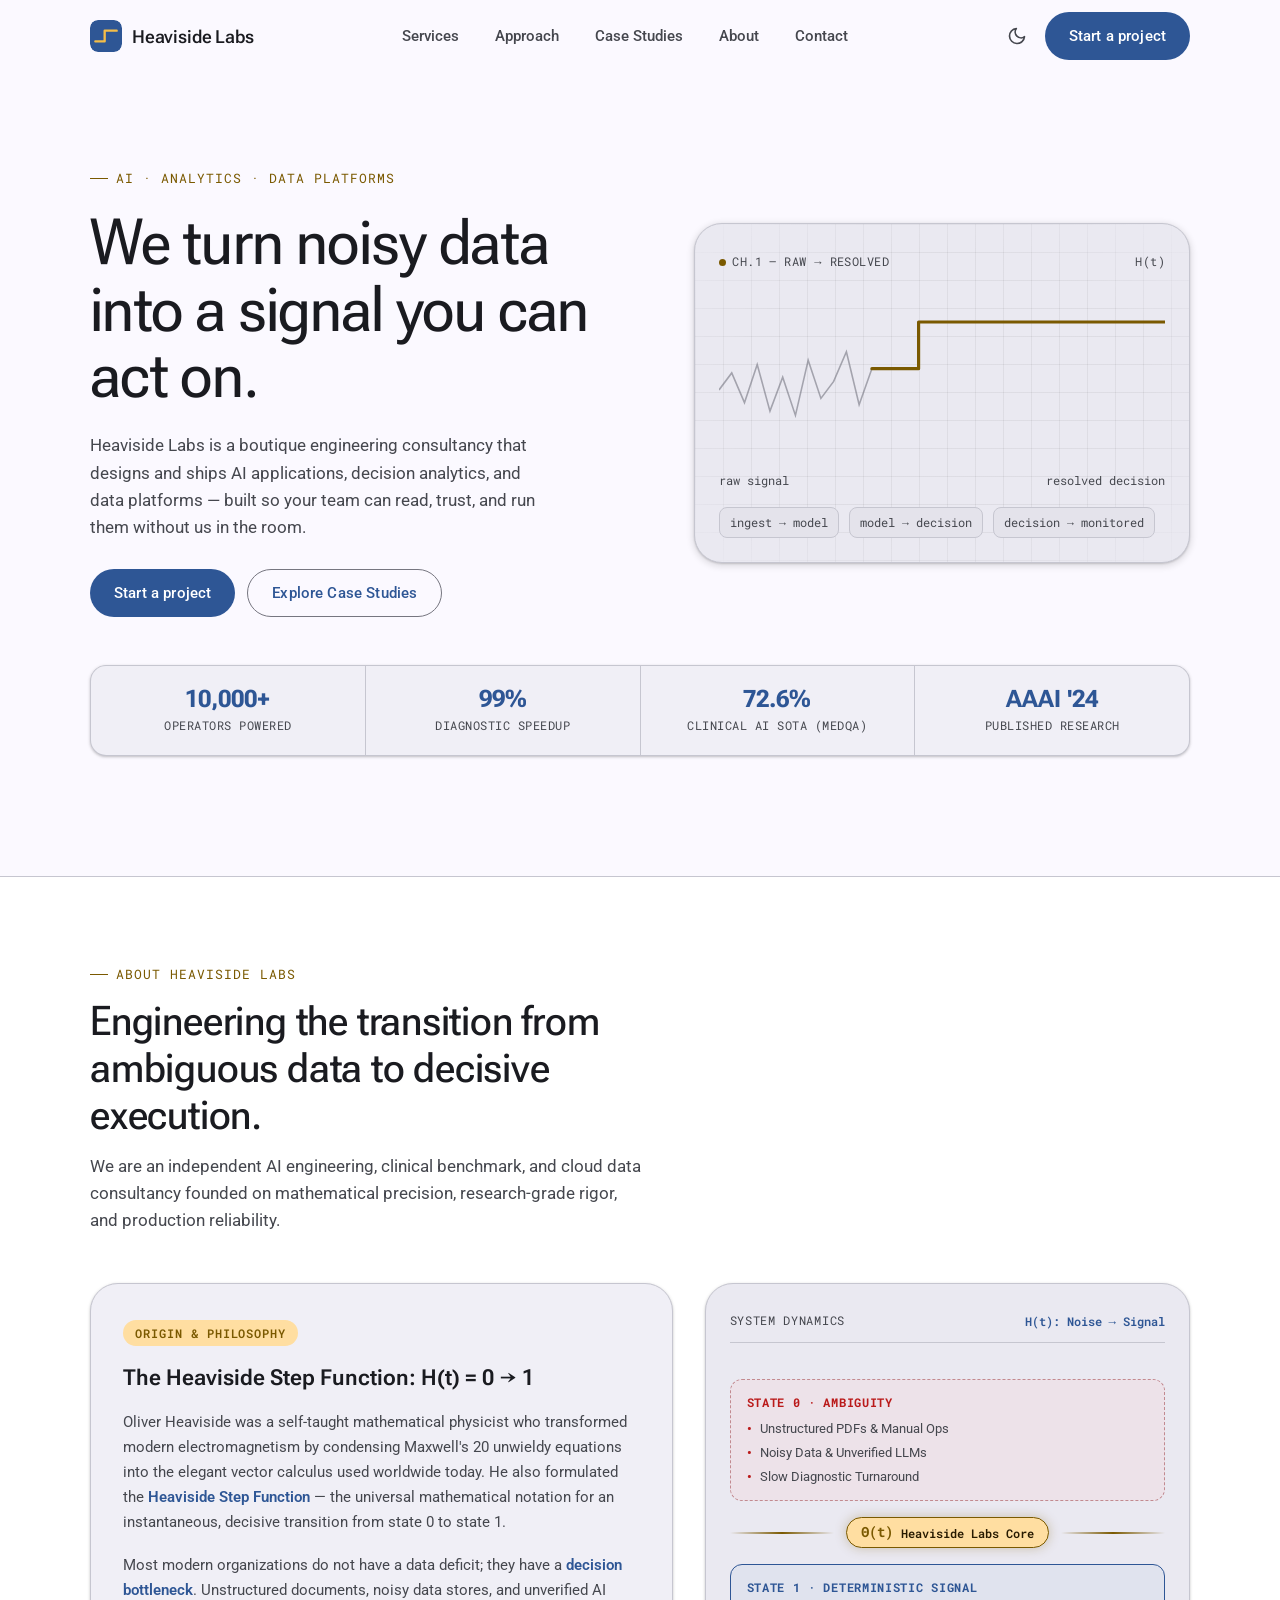
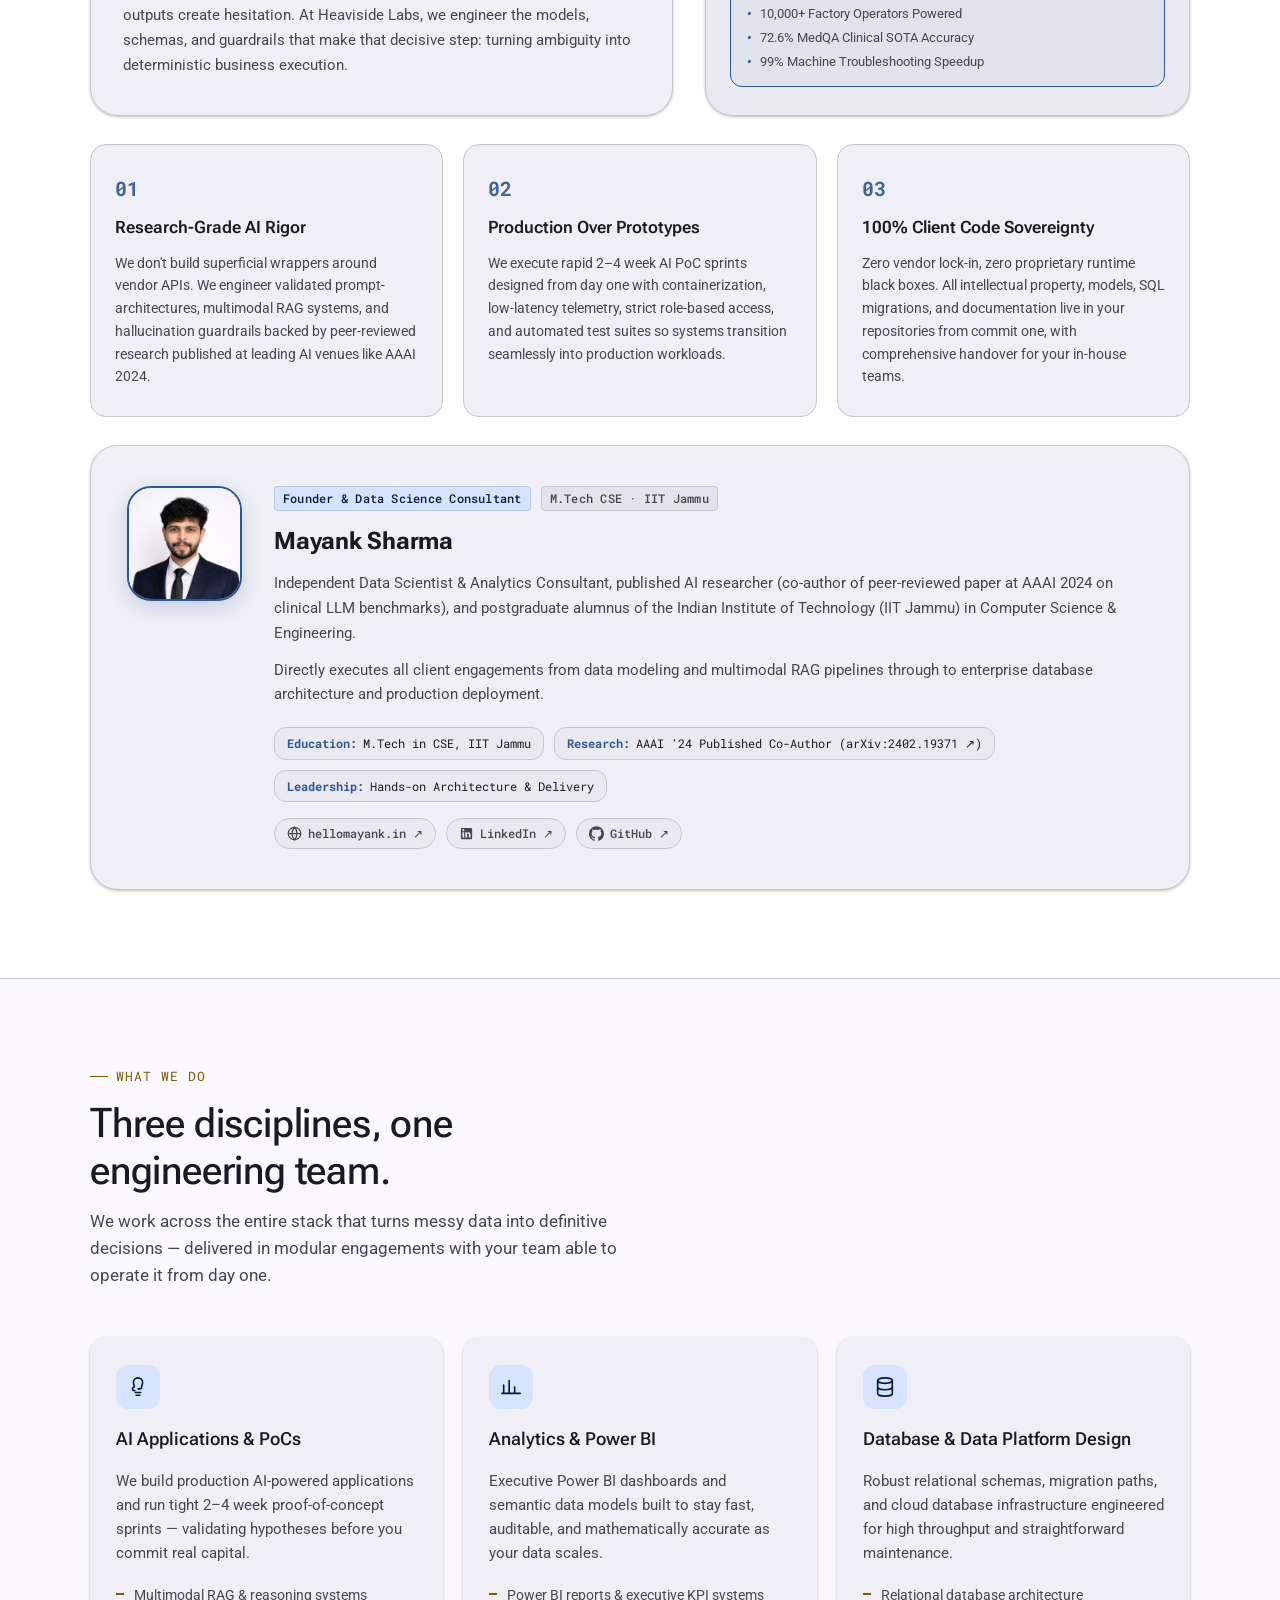
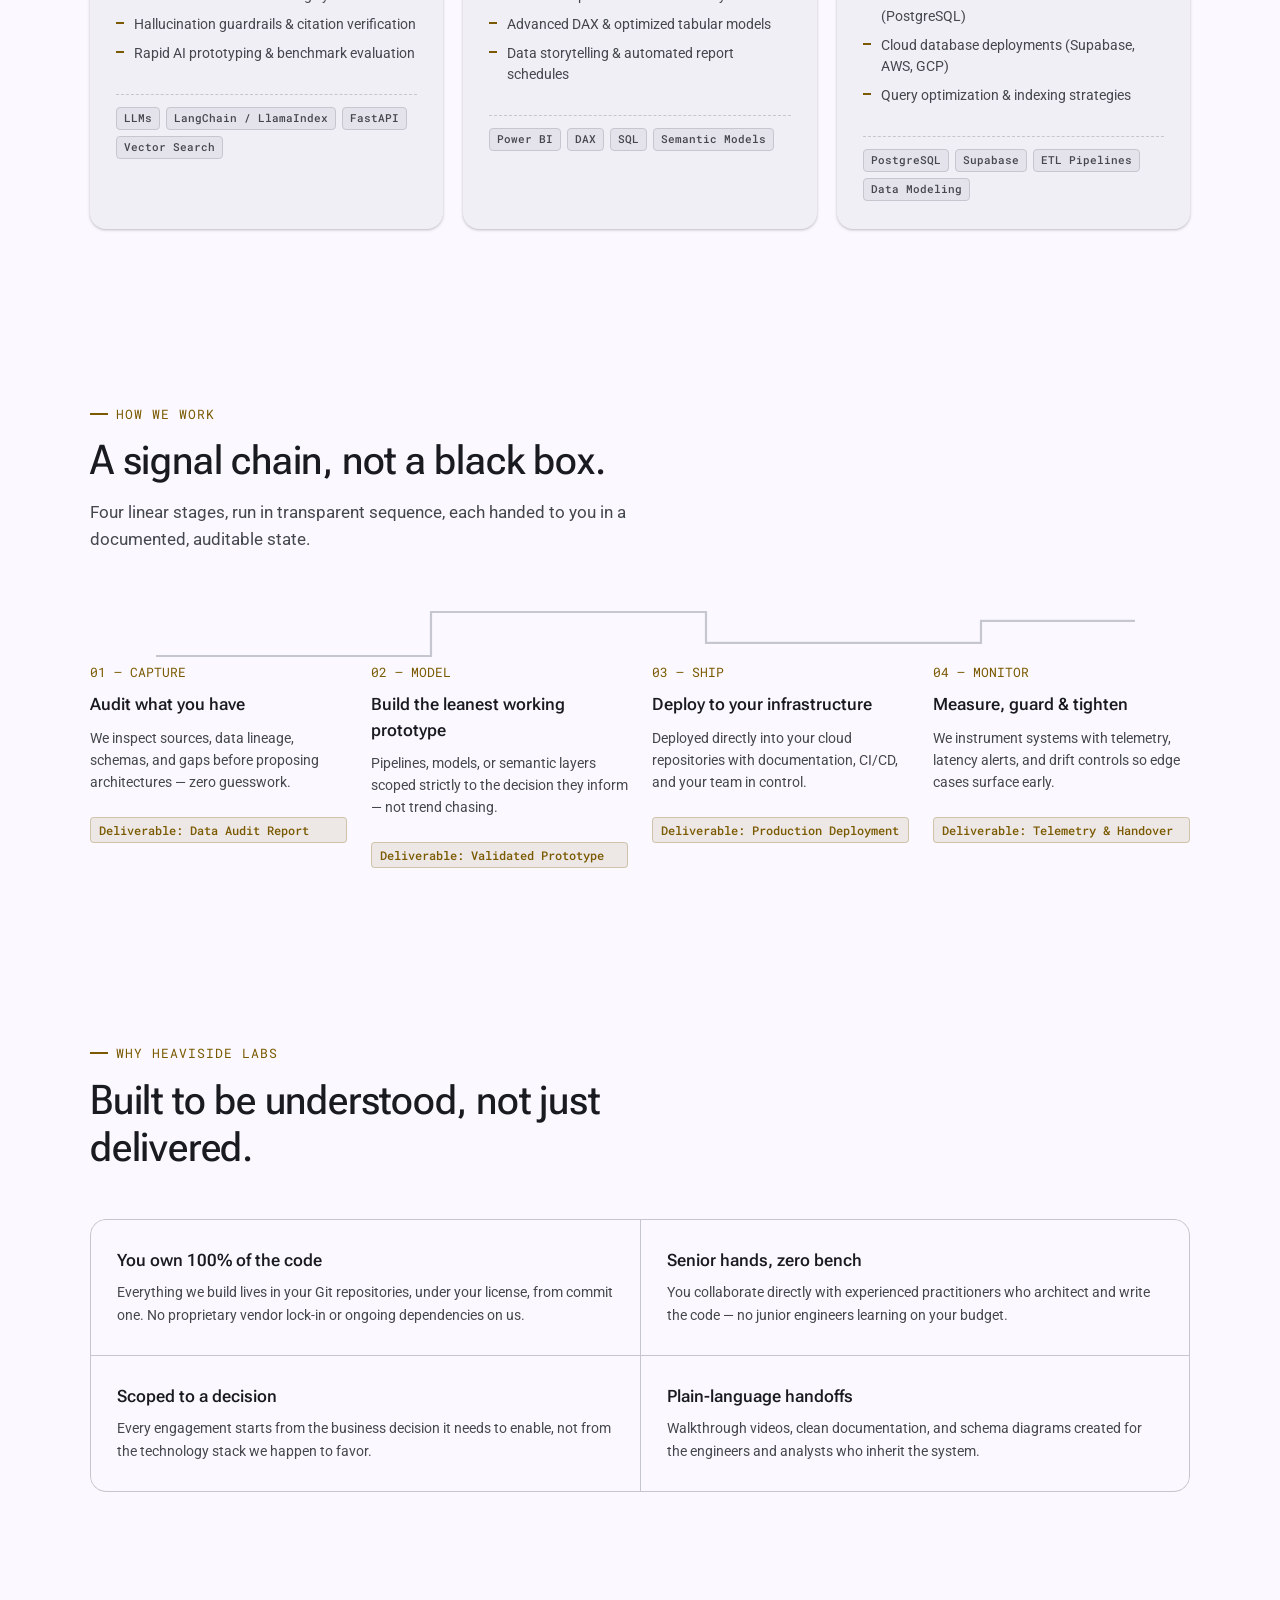
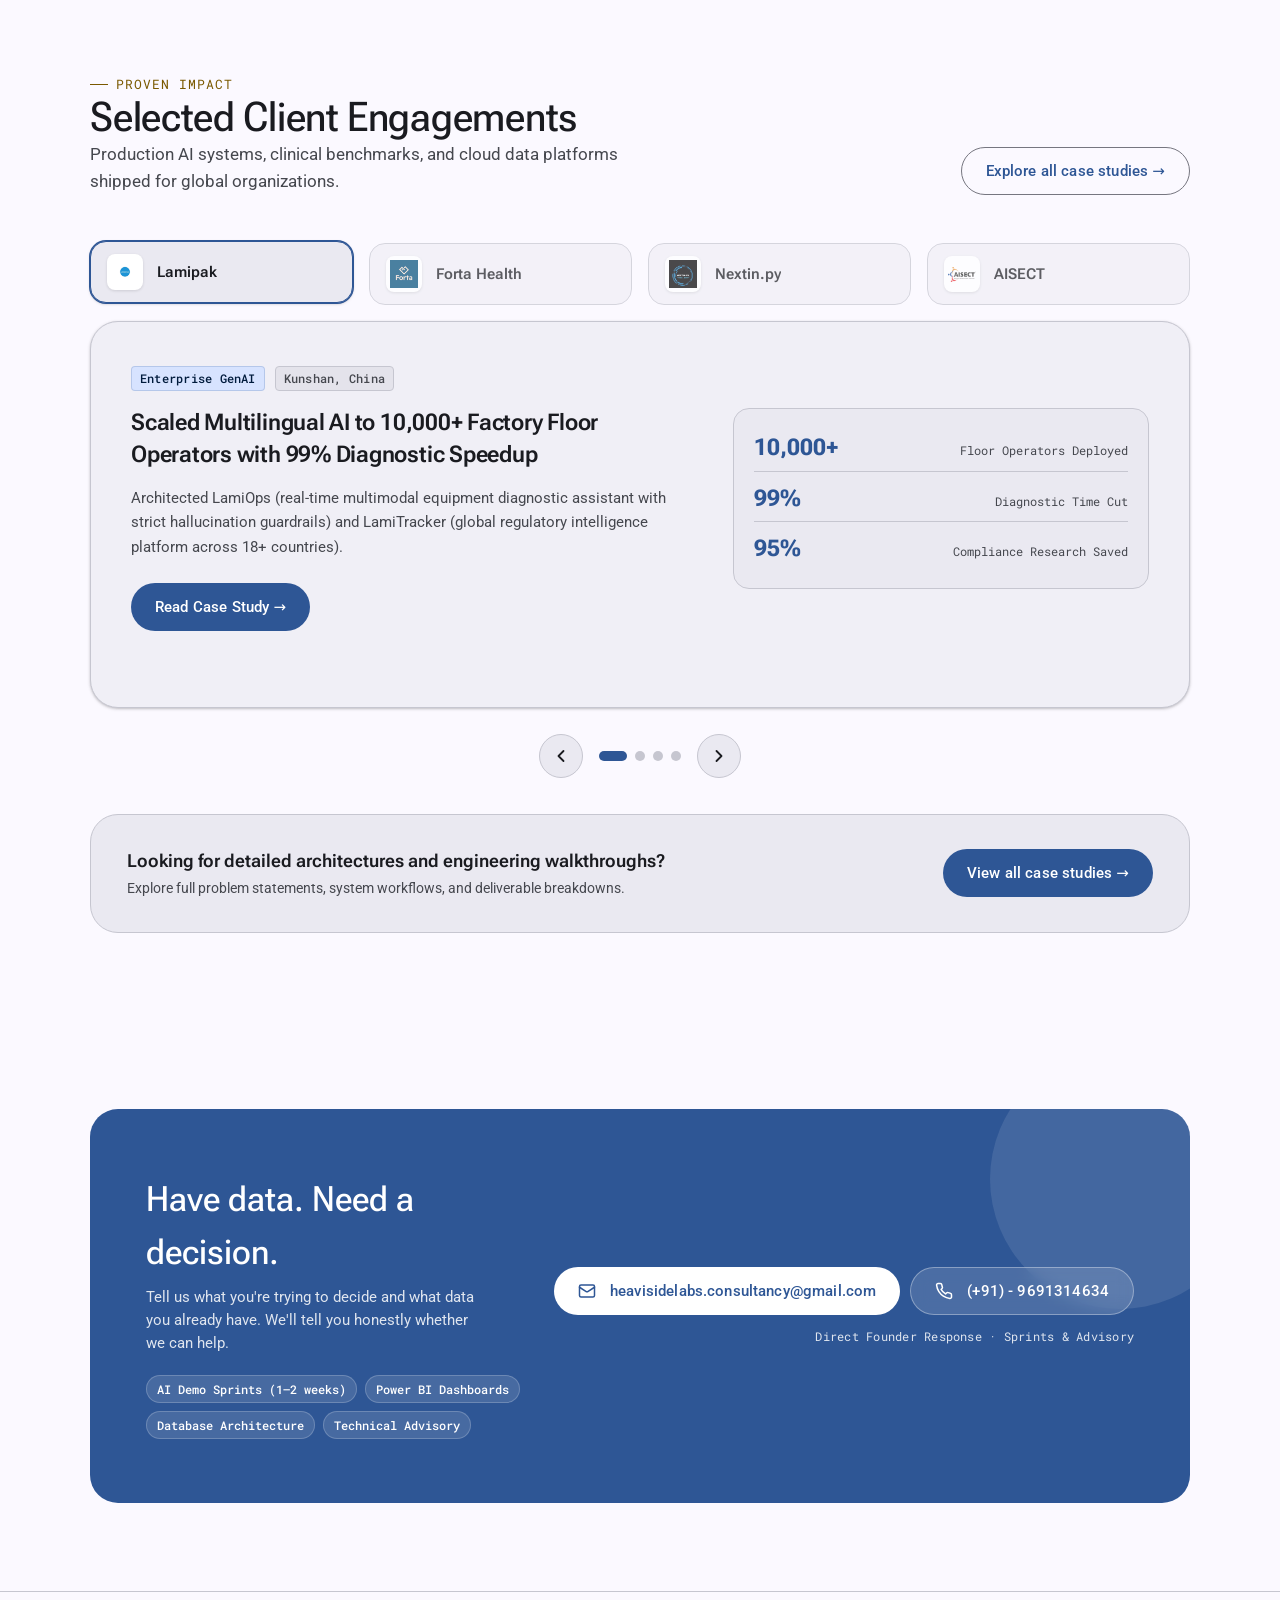
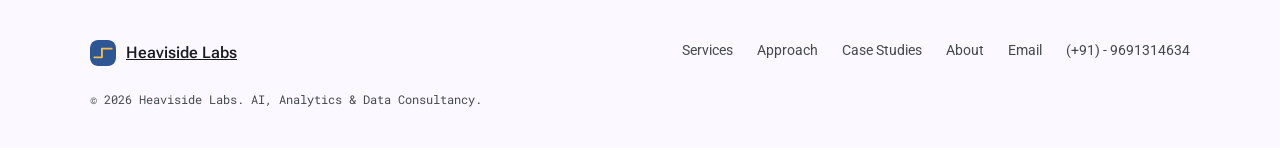
==== index.html @ b53cad92 "added client case-studies" ====
<!doctype html>
<html lang="en">
  <head>
    <meta charset="UTF-8" />
    <meta name="viewport" content="width=device-width, initial-scale=1" />
    <title>Heaviside Labs — AI, Analytics &amp; Data Consultancy</title>
    <meta
      name="description"
      content="Heaviside Labs builds production AI applications, decision analytics, and resilient data platforms — turning raw, noisy data into decisive signal your team can understand, own, and run."
    />
    <link rel="icon" href="assets/favicon.svg" type="image/svg+xml" />
    <link rel="preconnect" href="https://fonts.googleapis.com" />
    <link rel="preconnect" href="https://fonts.gstatic.com" crossorigin />
    <link
      href="https://fonts.googleapis.com/css2?family=Roboto+Flex:opsz,wght@8..144,400..600&family=Roboto:wght@400;500;700&family=Roboto+Mono:wght@400;500&display=swap"
      rel="stylesheet"
    />
    <link rel="stylesheet" href="style.css" />
  </head>
  <body>
    <a class="skip-link" href="#main">Skip to content</a>

    <header class="topbar" id="topbar">
      <div class="wrap topbar-inner">
        <a class="brand" href="#top">
          <img
            class="brand-mark"
            src="assets/mark.svg"
            alt=""
            width="32"
            height="32"
          />
          <span class="brand-name">Heaviside Labs</span>
        </a>
        <nav class="nav-links" aria-label="Primary">
          <a class="nav-link" href="#services">Services</a>
          <a class="nav-link" href="#approach">Approach</a>
          <a class="nav-link" href="case-studies.html">Case Studies</a>
          <a class="nav-link" href="#about">About</a>
          <a class="nav-link" href="#contact">Contact</a>
        </nav>
        <div class="topbar-actions">
          <button
            class="icon-btn"
            id="theme-toggle"
            type="button"
            aria-label="Toggle dark mode"
            aria-pressed="false"
          >
            <svg
              id="theme-icon-dark"
              viewBox="0 0 24 24"
              fill="none"
              stroke="currentColor"
              stroke-width="2"
              stroke-linecap="round"
              stroke-linejoin="round"
            >
              <path d="M21 12.79A9 9 0 1 1 11.21 3 7 7 0 0 0 21 12.79Z" />
            </svg>
            <svg
              id="theme-icon-light"
              viewBox="0 0 24 24"
              fill="none"
              stroke="currentColor"
              stroke-width="2"
              stroke-linecap="round"
              stroke-linejoin="round"
              style="display: none"
            >
              <circle cx="12" cy="12" r="4" />
              <path
                d="M12 2v2M12 20v2M4.93 4.93l1.41 1.41M17.66 17.66l1.41 1.41M2 12h2M20 12h2M6.34 17.66 4.93 19.07M19.07 4.93l-1.41 1.41"
              />
            </svg>
          </button>
          <a class="btn btn-filled cta-desktop-only" href="#contact"
            ><span class="state-layer"></span>Start a project</a
          >
          <button
            class="icon-btn menu-toggle"
            id="menu-toggle"
            type="button"
            aria-label="Open menu"
            aria-expanded="false"
            aria-controls="mobile-menu"
          >
            <svg
              viewBox="0 0 24 24"
              fill="none"
              stroke="currentColor"
              stroke-width="2"
              stroke-linecap="round"
              stroke-linejoin="round"
            >
              <path d="M4 7h16M4 12h16M4 17h16" />
            </svg>
          </button>
        </div>
      </div>
      <nav class="mobile-menu" id="mobile-menu" aria-label="Primary">
        <a class="mobile-menu-link" href="#services">Services</a>
        <a class="mobile-menu-link" href="#approach">Approach</a>
        <a class="mobile-menu-link" href="case-studies.html">Case Studies</a>
        <a class="mobile-menu-link" href="#about">About</a>
        <a class="mobile-menu-link" href="#contact">Contact</a>
        <a class="btn btn-filled" href="#contact"
          ><span class="state-layer"></span>Start a project</a
        >
      </nav>
    </header>

    <main id="main">
      <!-- ============ HERO ============ -->
      <section class="hero" id="top">
        <div class="wrap hero-grid">
          <div class="hero-copy">
            <span class="eyebrow">AI · Analytics · Data Platforms</span>
            <h1 class="display-l">
              We turn noisy data into a signal you can act on.
            </h1>
            <p class="body-l">
              Heaviside Labs is a boutique engineering consultancy that designs
              and ships AI applications, decision analytics, and data platforms
              — built so your team can read, trust, and run them without us in
              the room.
            </p>
            <div class="hero-actions">
              <a class="btn btn-filled" href="#contact"
                ><span class="state-layer"></span>Start a project</a
              >
              <a class="btn btn-outlined" href="case-studies.html"
                ><span class="state-layer"></span>Explore Case Studies</a
              >
            </div>
          </div>

          <figure class="scope reveal">
            <div class="scope-grid" aria-hidden="true"></div>
            <div class="scope-head">
              <span class="scope-label"
                ><span class="scope-dot" aria-hidden="true"></span>CH.1 — RAW →
                RESOLVED</span
              >
              <span class="scope-label">H(t)</span>
            </div>
            <svg
              class="scope-svg"
              viewBox="0 0 420 160"
              preserveAspectRatio="none"
              role="img"
              aria-label="A noisy, irregular signal on the left resolves into a clean step function on the right."
            >
              <polyline
                class="scope-noise"
                points="0,96 12,80 24,108 36,72 48,116 60,84 72,120 84,68 96,104 108,88 120,60 132,110 144,76"
              />
              <path class="scope-step" d="M144,76 L188,76 L188,32 L420,32" />
            </svg>
            <div class="scope-caption">
              <span>raw signal</span>
              <span>resolved decision</span>
            </div>
            <figcaption class="scope-readouts">
              <span class="readout">ingest → model</span>
              <span class="readout">model → decision</span>
              <span class="readout">decision → monitored</span>
            </figcaption>
          </figure>
        </div>

        <!-- Hero Impact / Trust Metrics Bar -->
        <div class="wrap">
          <div class="hero-trust-bar reveal">
            <div class="hero-trust-item">
              <span class="hero-trust-num">10,000+</span>
              <span class="hero-trust-label">Operators Powered</span>
            </div>
            <div class="hero-trust-item">
              <span class="hero-trust-num">99%</span>
              <span class="hero-trust-label">Diagnostic Speedup</span>
            </div>
            <div class="hero-trust-item">
              <span class="hero-trust-num">72.6%</span>
              <span class="hero-trust-label">Clinical AI SOTA (MedQA)</span>
            </div>
            <div class="hero-trust-item">
              <span class="hero-trust-num">AAAI '24</span>
              <span class="hero-trust-label">Published Research</span>
            </div>
          </div>
        </div>
      </section>

      <!-- ============ ABOUT US ============ -->
      <section class="section about-section" id="about">
        <div class="wrap">
          <div class="section-head reveal">
            <span class="eyebrow">About Heaviside Labs</span>
            <h2 class="headline-l">
              Engineering the transition from ambiguous data to decisive
              execution.
            </h2>
            <p class="body-l">
              We are an independent AI engineering, clinical benchmark, and
              cloud data consultancy founded on mathematical precision,
              research-grade rigor, and production reliability.
            </p>
          </div>

          <!-- About Origin & Step Function Diagram -->
          <div class="about-hero-grid reveal">
            <div class="about-story-card">
              <div class="about-story-badge">
                <span>ORIGIN &amp; PHILOSOPHY</span>
              </div>
              <h3 class="about-story-title">
                The Heaviside Step Function: H(t) = 0 &rarr; 1
              </h3>
              <p class="about-story-p">
                Oliver Heaviside was a self-taught mathematical physicist who
                transformed modern electromagnetism by condensing Maxwell's 20
                unwieldy equations into the elegant vector calculus used
                worldwide today. He also formulated the
                <strong>Heaviside Step Function</strong> &mdash; the universal
                mathematical notation for an instantaneous, decisive transition
                from state 0 to state 1.
              </p>
              <p class="about-story-p">
                Most modern organizations do not have a data deficit; they have
                a <strong>decision bottleneck</strong>. Unstructured documents,
                noisy data stores, and unverified AI outputs create hesitation.
                At Heaviside Labs, we engineer the models, schemas, and
                guardrails that make that decisive step: turning ambiguity into
                deterministic business execution.
              </p>
            </div>

            <div class="about-diagram-card">
              <div class="step-diagram-header">
                <span class="step-diagram-tag">SYSTEM DYNAMICS</span>
                <span class="step-formula">H(t): Noise &rarr; Signal</span>
              </div>

              <div class="step-flow">
                <!-- State 0 -->
                <div class="step-state step-state-before">
                  <div class="step-state-badge">STATE 0 &middot; AMBIGUITY</div>
                  <ul class="step-state-list">
                    <li>Unstructured PDFs &amp; Manual Ops</li>
                    <li>Noisy Data &amp; Unverified LLMs</li>
                    <li>Slow Diagnostic Turnaround</li>
                  </ul>
                </div>

                <!-- The Transition Step -->
                <div class="step-transition">
                  <div class="step-pulse-line"></div>
                  <div class="step-node">
                    <span class="step-node-icon">&Theta;(t)</span>
                    <span class="step-node-label">Heaviside Labs Core</span>
                  </div>
                  <div class="step-pulse-line"></div>
                </div>

                <!-- State 1 -->
                <div class="step-state step-state-after">
                  <div class="step-state-badge">
                    STATE 1 &middot; DETERMINISTIC SIGNAL
                  </div>
                  <ul class="step-state-list">
                    <li>10,000+ Factory Operators Powered</li>
                    <li>72.6% MedQA Clinical SOTA Accuracy</li>
                    <li>99% Machine Troubleshooting Speedup</li>
                  </ul>
                </div>
              </div>
            </div>
          </div>

          <!-- 3 Pillars of Engineering -->
          <div class="about-pillars-grid reveal">
            <div class="pillar-card">
              <div class="pillar-num">01</div>
              <h4>Research-Grade AI Rigor</h4>
              <p>
                We don't build superficial wrappers around vendor APIs. We
                engineer validated prompt-architectures, multimodal RAG systems,
                and hallucination guardrails backed by peer-reviewed research
                published at leading AI venues like AAAI 2024.
              </p>
            </div>

            <div class="pillar-card">
              <div class="pillar-num">02</div>
              <h4>Production Over Prototypes</h4>
              <p>
                We execute rapid 2–4 week AI PoC sprints designed from day one
                with containerization, low-latency telemetry, strict role-based
                access, and automated test suites so systems transition
                seamlessly into production workloads.
              </p>
            </div>

            <div class="pillar-card">
              <div class="pillar-num">03</div>
              <h4>100% Client Code Sovereignty</h4>
              <p>
                Zero vendor lock-in, zero proprietary runtime black boxes. All
                intellectual property, models, SQL migrations, and documentation
                live in your repositories from commit one, with comprehensive
                handover for your in-house teams.
              </p>
            </div>
          </div>

          <!-- Founder & Principal Consultant Spotlight -->
          <div class="founder-card reveal">
            <div class="founder-avatar-wrap">
              <img
                src="assets/profile.png"
                alt="Mayank Sharma - Founder &amp; Principal AI Consultant"
                class="founder-photo"
                loading="lazy"
              />
            </div>
            <div class="founder-info">
              <div class="founder-badge-row">
                <span class="client-tag"
                  >Founder &amp; Data Science Consultant</span
                >
                <span class="client-loc">M.Tech CSE · IIT Jammu</span>
              </div>
              <h3 class="founder-name">Mayank Sharma</h3>
              <p class="founder-bio">
                Independent Data Scientist & Analytics Consultant, published AI
                researcher (co-author of peer-reviewed paper at AAAI 2024 on
                clinical LLM benchmarks), and postgraduate alumnus of the Indian
                Institute of Technology (IIT Jammu) in Computer Science &amp;
                Engineering.
              </p>
              <p class="founder-bio">
                Directly executes all client engagements from data modeling and
                multimodal RAG pipelines through to enterprise database
                architecture and production deployment.
              </p>
              <div class="founder-credentials-row">
                <div class="founder-cred-chip">
                  <span class="cred-label">Education:</span> M.Tech in CSE, IIT
                  Jammu
                </div>
                <a
                  class="founder-cred-chip"
                  href="https://arxiv.org/abs/2402.19371"
                  target="_blank"
                  rel="noopener noreferrer"
                  style="text-decoration: none"
                  title="Read research paper on arXiv (arXiv:2402.19371)"
                >
                  <span class="cred-label">Research:</span> AAAI '24 Published
                  Co-Author (arXiv:2402.19371 &nearr;)
                </a>
                <div class="founder-cred-chip">
                  <span class="cred-label">Leadership:</span> Hands-on
                  Architecture &amp; Delivery
                </div>
              </div>

              <div class="founder-social-links">
                <a
                  class="founder-link-btn"
                  href="https://www.hellomayank.in/"
                  target="_blank"
                  rel="noopener noreferrer"
                  title="Personal Portfolio Website"
                >
                  <svg
                    viewBox="0 0 24 24"
                    width="15"
                    height="15"
                    fill="none"
                    stroke="currentColor"
                    stroke-width="2"
                    stroke-linecap="round"
                    stroke-linejoin="round"
                  >
                    <circle cx="12" cy="12" r="10" />
                    <path d="M12 2a14.5 14.5 0 0 0 0 20 14.5 14.5 0 0 0 0-20" />
                    <path d="M2 12h20" />
                  </svg>
                  <span>hellomayank.in &nearr;</span>
                </a>
                <a
                  class="founder-link-btn"
                  href="https://www.linkedin.com/in/mayank-sharma-924615405/"
                  target="_blank"
                  rel="noopener noreferrer"
                  title="LinkedIn Profile"
                >
                  <svg
                    viewBox="0 0 24 24"
                    width="15"
                    height="15"
                    fill="currentColor"
                  >
                    <path
                      d="M19 3a2 2 0 0 1 2 2v14a2 2 0 0 1-2 2H5a2 2 0 0 1-2-2V5a2 2 0 0 1 2-2h14m-.5 15.5v-5.3a3.26 3.26 0 0 0-3.26-3.26c-.85 0-1.84.52-2.28 1.3v-1.11h-2.79v8.37h2.79v-4.93c0-.77.62-1.4 1.39-1.4a1.4 1.4 0 0 1 1.4 1.4v4.93h2.75M6.88 8.56a1.68 1.68 0 0 0 1.68-1.68c0-.93-.75-1.69-1.68-1.69a1.69 1.69 0 0 0-1.69 1.69c0 .93.76 1.68 1.69 1.68m1.39 9.94v-8.37H5.5v8.37h2.77z"
                    />
                  </svg>
                  <span>LinkedIn &nearr;</span>
                </a>
                <a
                  class="founder-link-btn"
                  href="https://github.com/mayank1101"
                  target="_blank"
                  rel="noopener noreferrer"
                  title="GitHub Profile"
                >
                  <svg
                    viewBox="0 0 24 24"
                    width="15"
                    height="15"
                    fill="currentColor"
                  >
                    <path
                      d="M12 .297c-6.63 0-12 5.373-12 12 0 5.303 3.438 9.8 8.205 11.385.6.113.82-.258.82-.577 0-.285-.01-1.04-.015-2.04-3.338.724-4.042-1.61-4.042-1.61-.546-1.385-1.333-1.754-1.333-1.754-1.089-.744.083-.729.083-.729 1.205.084 1.839 1.237 1.839 1.237 1.07 1.834 2.807 1.304 3.492.997.107-.775.418-1.305.762-1.605-2.665-.3-5.466-1.332-5.466-5.93 0-1.31.469-2.381 1.236-3.221-.124-.303-.535-1.524.117-3.176 0 0 1.008-.322 3.301 1.23.957-.266 1.983-.399 3.003-.404 1.02.005 2.047.138 3.006.404 2.291-1.552 3.297-1.23 3.297-1.23.653 1.653.242 2.874.118 3.176.77.84 1.235 1.911 1.235 3.221 0 4.609-2.807 5.625-5.479 5.921.43.372.823 1.102.823 2.222 0 1.606-.014 2.898-.014 3.293 0 .322.216.694.825.576C20.565 22.092 24 17.592 24 12.297c0-6.627-5.373-12-12-12"
                    />
                  </svg>
                  <span>GitHub &nearr;</span>
                </a>
              </div>
            </div>
          </div>
        </div>
      </section>

      <!-- ============ SERVICES ============ -->
      <section class="section" id="services">
        <div class="wrap">
          <div class="section-head reveal">
            <span class="eyebrow">What we do</span>
            <h2 class="headline-l">Three disciplines, one engineering team.</h2>
            <p class="body-l">
              We work across the entire stack that turns messy data into
              definitive decisions — delivered in modular engagements with your
              team able to operate it from day one.
            </p>
          </div>

          <div class="card-grid">
            <!-- Service 1 -->
            <article class="card reveal">
              <div class="card-icon">
                <svg
                  viewBox="0 0 24 24"
                  fill="none"
                  stroke="currentColor"
                  stroke-width="1.8"
                  stroke-linecap="round"
                  stroke-linejoin="round"
                >
                  <path
                    d="M12 2a5 5 0 0 0-5 5c0 2 1 3 1 5H8a2 2 0 0 0 0 4h.5"
                  />
                  <path
                    d="M12 2a5 5 0 0 1 5 5c0 2-1 3-1 5h0a2 2 0 0 1-2 2h-2"
                  />
                  <path d="M9 18h6" />
                  <path d="M10 21h4" />
                </svg>
              </div>
              <h3>AI Applications &amp; PoCs</h3>
              <p>
                We build production AI-powered applications and run tight 2–4
                week proof-of-concept sprints — validating hypotheses before you
                commit real capital.
              </p>
              <ul class="card-list">
                <li>Multimodal RAG &amp; reasoning systems</li>
                <li>Hallucination guardrails &amp; citation verification</li>
                <li>Rapid AI prototyping &amp; benchmark evaluation</li>
              </ul>
              <div class="service-tech-tags">
                <span>LLMs</span>
                <span>LangChain / LlamaIndex</span>
                <span>FastAPI</span>
                <span>Vector Search</span>
              </div>
            </article>

            <!-- Service 2 -->
            <article class="card reveal">
              <div class="card-icon">
                <svg
                  viewBox="0 0 24 24"
                  fill="none"
                  stroke="currentColor"
                  stroke-width="1.8"
                  stroke-linecap="round"
                  stroke-linejoin="round"
                >
                  <path d="M4 19V10M10 19V5M16 19v-7M22 19H2" />
                </svg>
              </div>
              <h3>Analytics &amp; Power BI</h3>
              <p>
                Executive Power BI dashboards and semantic data models built to
                stay fast, auditable, and mathematically accurate as your data
                scales.
              </p>
              <ul class="card-list">
                <li>Power BI reports &amp; executive KPI systems</li>
                <li>Advanced DAX &amp; optimized tabular models</li>
                <li>Data storytelling &amp; automated report schedules</li>
              </ul>
              <div class="service-tech-tags">
                <span>Power BI</span>
                <span>DAX</span>
                <span>SQL</span>
                <span>Semantic Models</span>
              </div>
            </article>

            <!-- Service 3 -->
            <article class="card reveal">
              <div class="card-icon">
                <svg
                  viewBox="0 0 24 24"
                  fill="none"
                  stroke="currentColor"
                  stroke-width="1.8"
                  stroke-linecap="round"
                  stroke-linejoin="round"
                >
                  <ellipse cx="12" cy="5" rx="8" ry="3" />
                  <path d="M4 5v14c0 1.66 3.58 3 8 3s8-1.34 8-3V5" />
                  <path d="M4 12c0 1.66 3.58 3 8 3s8-1.34 8-3" />
                </svg>
              </div>
              <h3>Database &amp; Data Platform Design</h3>
              <p>
                Robust relational schemas, migration paths, and cloud database
                infrastructure engineered for high throughput and
                straightforward maintenance.
              </p>
              <ul class="card-list">
                <li>Relational database architecture (PostgreSQL)</li>
                <li>Cloud database deployments (Supabase, AWS, GCP)</li>
                <li>Query optimization &amp; indexing strategies</li>
              </ul>
              <div class="service-tech-tags">
                <span>PostgreSQL</span>
                <span>Supabase</span>
                <span>ETL Pipelines</span>
                <span>Data Modeling</span>
              </div>
            </article>
          </div>
        </div>
      </section>

      <!-- ============ APPROACH ============ -->
      <section class="section chain" id="approach">
        <div class="wrap">
          <div class="section-head reveal">
            <span class="eyebrow">How we work</span>
            <h2 class="headline-l">A signal chain, not a black box.</h2>
            <p class="body-l">
              Four linear stages, run in transparent sequence, each handed to
              you in a documented, auditable state.
            </p>
          </div>

          <svg
            class="chain-svg reveal"
            viewBox="0 0 1000 60"
            preserveAspectRatio="none"
            aria-hidden="true"
          >
            <path
              class="chain-path"
              d="M60,50 L60,50 L310,50 L310,10 L560,10 L560,38 L810,38 L810,18 L950,18"
            />
          </svg>

          <div class="chain-grid">
            <div class="chain-step reveal">
              <span class="chain-num">01 — CAPTURE</span>
              <h4>Audit what you have</h4>
              <p>
                We inspect sources, data lineage, schemas, and gaps before
                proposing architectures — zero guesswork.
              </p>
              <span class="stage-deliverable"
                >Deliverable: Data Audit Report</span
              >
            </div>
            <div class="chain-step reveal">
              <span class="chain-num">02 — MODEL</span>
              <h4>Build the leanest working prototype</h4>
              <p>
                Pipelines, models, or semantic layers scoped strictly to the
                decision they inform — not trend chasing.
              </p>
              <span class="stage-deliverable"
                >Deliverable: Validated Prototype</span
              >
            </div>
            <div class="chain-step reveal">
              <span class="chain-num">03 — SHIP</span>
              <h4>Deploy to your infrastructure</h4>
              <p>
                Deployed directly into your cloud repositories with
                documentation, CI/CD, and your team in control.
              </p>
              <span class="stage-deliverable"
                >Deliverable: Production Deployment</span
              >
            </div>
            <div class="chain-step reveal">
              <span class="chain-num">04 — MONITOR</span>
              <h4>Measure, guard &amp; tighten</h4>
              <p>
                We instrument systems with telemetry, latency alerts, and drift
                controls so edge cases surface early.
              </p>
              <span class="stage-deliverable"
                >Deliverable: Telemetry &amp; Handover</span
              >
            </div>
          </div>
        </div>
      </section>

      <!-- ============ DIFFERENTIATORS ============ -->
      <section class="section" id="why">
        <div class="wrap">
          <div class="section-head reveal">
            <span class="eyebrow">Why Heaviside Labs</span>
            <h2 class="headline-l">
              Built to be understood, not just delivered.
            </h2>
          </div>

          <div class="diff-grid reveal">
            <div class="diff-item">
              <h4>You own 100% of the code</h4>
              <p>
                Everything we build lives in your Git repositories, under your
                license, from commit one. No proprietary vendor lock-in or
                ongoing dependencies on us.
              </p>
            </div>
            <div class="diff-item">
              <h4>Senior hands, zero bench</h4>
              <p>
                You collaborate directly with experienced practitioners who
                architect and write the code — no junior engineers learning on
                your budget.
              </p>
            </div>
            <div class="diff-item">
              <h4>Scoped to a decision</h4>
              <p>
                Every engagement starts from the business decision it needs to
                enable, not from the technology stack we happen to favor.
              </p>
            </div>
            <div class="diff-item">
              <h4>Plain-language handoffs</h4>
              <p>
                Walkthrough videos, clean documentation, and schema diagrams
                created for the engineers and analysts who inherit the system.
              </p>
            </div>
          </div>
        </div>
      </section>

      <!-- ============ WORK IMPACT / CLIENT SHOWCASE ============ -->
      <section class="section" id="clients">
        <div class="wrap">
          <div class="section-head reveal section-head-with-action">
            <div>
              <span class="eyebrow">Proven Impact</span>
              <h2 class="headline-l">Selected Client Engagements</h2>
              <p class="body-l">
                Production AI systems, clinical benchmarks, and cloud data
                platforms shipped for global organizations.
              </p>
            </div>
            <div class="section-head-action">
              <a class="btn btn-outlined" href="case-studies.html"
                ><span class="state-layer"></span>Explore all case studies
                &rarr;</a
              >
            </div>
          </div>

          <!-- Client Showcase Component -->
          <div
            class="client-showcase reveal"
            id="impact-carousel"
            role="region"
            aria-label="Client Engagements Showcase"
          >
            <!-- Prominent Company Logos Tab Bar -->
            <div
              class="client-tabs-bar"
              role="tablist"
              aria-label="Client selector"
            >
              <button
                class="client-tab-btn is-active"
                type="button"
                role="tab"
                data-index="0"
                aria-selected="true"
                aria-controls="slide-0"
              >
                <div class="client-tab-logo">
                  <img src="assets/clients/lamipak-logo.png" alt="Lamipak" />
                </div>
                <span class="client-tab-name">Lamipak</span>
              </button>
              <button
                class="client-tab-btn"
                type="button"
                role="tab"
                data-index="1"
                aria-selected="false"
                aria-controls="slide-1"
              >
                <div class="client-tab-logo">
                  <img
                    src="assets/clients/forta-health-logo.png"
                    alt="Forta Health"
                  />
                </div>
                <span class="client-tab-name">Forta Health</span>
              </button>
              <button
                class="client-tab-btn"
                type="button"
                role="tab"
                data-index="2"
                aria-selected="false"
                aria-controls="slide-2"
              >
                <div class="client-tab-logo">
                  <img src="assets/clients/nextinpy-logo.png" alt="Nextin.py" />
                </div>
                <span class="client-tab-name">Nextin.py</span>
              </button>
              <button
                class="client-tab-btn"
                type="button"
                role="tab"
                data-index="3"
                aria-selected="false"
                aria-controls="slide-3"
              >
                <div class="client-tab-logo">
                  <img src="assets/clients/aisect-logo.png" alt="AISECT" />
                </div>
                <span class="client-tab-name">AISECT</span>
              </button>
            </div>

            <!-- Showcase Viewport & Track -->
            <div class="carousel-viewport">
              <div class="carousel-track">
                <!-- Slide 0: Lamipak -->
                <div
                  class="carousel-slide is-active"
                  id="slide-0"
                  data-index="0"
                  role="tabpanel"
                  aria-label="Lamipak"
                >
                  <div class="showcase-card">
                    <div class="showcase-content">
                      <div class="showcase-badge-row">
                        <span class="client-tag">Enterprise GenAI</span>
                        <span class="client-loc">Kunshan, China</span>
                      </div>
                      <h3 class="showcase-title">
                        Scaled Multilingual AI to 10,000+ Factory Floor
                        Operators with 99% Diagnostic Speedup
                      </h3>
                      <p class="showcase-desc">
                        Architected LamiOps (real-time multimodal equipment
                        diagnostic assistant with strict hallucination
                        guardrails) and LamiTracker (global regulatory
                        intelligence platform across 18+ countries).
                      </p>
                      <div class="showcase-footer">
                        <a
                          class="btn btn-filled"
                          href="case-studies.html#lamipak"
                        >
                          <span class="state-layer"></span>Read Case Study
                          &rarr;
                        </a>
                      </div>
                    </div>

                    <div class="showcase-stats">
                      <div class="showcase-stat-box">
                        <span class="showcase-stat-num">10,000+</span>
                        <span class="showcase-stat-lbl"
                          >Floor Operators Deployed</span
                        >
                      </div>
                      <div class="showcase-stat-box">
                        <span class="showcase-stat-num">99%</span>
                        <span class="showcase-stat-lbl"
                          >Diagnostic Time Cut</span
                        >
                      </div>
                      <div class="showcase-stat-box">
                        <span class="showcase-stat-num">95%</span>
                        <span class="showcase-stat-lbl"
                          >Compliance Research Saved</span
                        >
                      </div>
                    </div>
                  </div>
                </div>

                <!-- Slide 1: Forta Health -->
                <div
                  class="carousel-slide"
                  id="slide-1"
                  data-index="1"
                  role="tabpanel"
                  aria-label="Forta Health"
                >
                  <div class="showcase-card">
                    <div class="showcase-content">
                      <div class="showcase-badge-row">
                        <span class="client-tag">Clinical AI Research</span>
                        <span class="client-loc">San Francisco, USA</span>
                      </div>
                      <h3 class="showcase-title">
                        Co-Authored SOTA Clinical Foundation Model Benchmark
                        Published at AAAI 2024
                      </h3>
                      <p class="showcase-desc">
                        Co-authored OpenMedLM, establishing that structured
                        prompt-engineering architectures achieve 72.6% accuracy
                        on MedQA while outperforming fine-tuning at lower
                        compute costs.
                      </p>
                      <div class="showcase-footer">
                        <a
                          class="btn btn-filled"
                          href="case-studies.html#forta-health"
                        >
                          <span class="state-layer"></span>Read Case Study
                          &rarr;
                        </a>
                        <a
                          class="btn btn-outlined"
                          href="https://arxiv.org/abs/2402.19371"
                          target="_blank"
                          rel="noopener noreferrer"
                        >
                          <span class="state-layer"></span>arXiv:2402.19371
                          &nearr;
                        </a>
                      </div>
                    </div>

                    <div class="showcase-stats">
                      <div class="showcase-stat-box">
                        <span class="showcase-stat-num">72.6%</span>
                        <span class="showcase-stat-lbl"
                          >MedQA (SOTA Accuracy)</span
                        >
                      </div>
                      <div class="showcase-stat-box">
                        <span class="showcase-stat-num">&gt;80%</span>
                        <span class="showcase-stat-lbl"
                          >MMLU Medical Subset</span
                        >
                      </div>
                      <div class="showcase-stat-box">
                        <span class="showcase-stat-num">AAAI '24</span>
                        <span class="showcase-stat-lbl"
                          >Peer-Reviewed Proceedings</span
                        >
                      </div>
                    </div>
                  </div>
                </div>

                <!-- Slide 2: Nextin.py -->
                <div
                  class="carousel-slide"
                  id="slide-2"
                  data-index="2"
                  role="tabpanel"
                  aria-label="Nextin.py"
                >
                  <div class="showcase-card">
                    <div class="showcase-content">
                      <div class="showcase-badge-row">
                        <span class="client-tag"
                          >Education Tech &amp; EdTech</span
                        >
                        <span class="client-loc">India</span>
                      </div>
                      <h3 class="showcase-title">
                        Built Business Website and designed database schema for
                        educational platform using Supabase, Cutting OpEx by 80%
                      </h3>
                      <p class="showcase-desc">
                        Modernized high-touch manual WhatsApp operations into an
                        automated global learning platform, driving an 80%
                        reduction in operating costs and a 60% lift in student
                        engagement.
                      </p>
                      <div class="showcase-footer">
                        <a
                          class="btn btn-filled"
                          href="case-studies.html#nextinpy"
                        >
                          <span class="state-layer"></span>Read Case Study
                          &rarr;
                        </a>
                      </div>
                    </div>

                    <div class="showcase-stats">
                      <div class="showcase-stat-box">
                        <span class="showcase-stat-num">-80%</span>
                        <span class="showcase-stat-lbl"
                          >Operational Cost Cut</span
                        >
                      </div>
                      <div class="showcase-stat-box">
                        <span class="showcase-stat-num">+60%</span>
                        <span class="showcase-stat-lbl"
                          >Student Engagement Lift</span
                        >
                      </div>
                      <div class="showcase-stat-box">
                        <span class="showcase-stat-num">Postgres</span>
                        <span class="showcase-stat-lbl"
                          >Supabase Cloud Infrastructure</span
                        >
                      </div>
                    </div>
                  </div>
                </div>

                <!-- Slide 3: AISECT -->
                <div
                  class="carousel-slide"
                  id="slide-3"
                  data-index="3"
                  role="tabpanel"
                  aria-label="AISECT"
                >
                  <div class="showcase-card">
                    <div class="showcase-content">
                      <div class="showcase-badge-row">
                        <span class="client-tag">Process Automation</span>
                        <span class="client-loc">India</span>
                      </div>
                      <h3 class="showcase-title">
                        End-to-End Reimbursement Claim Automation with Document
                        AI &amp; Policy OCR
                      </h3>
                      <p class="showcase-desc">
                        Replaced manual multi-tier invoice audits with automated
                        document OCR parsing, policy rule validation, and
                        seamless integration with enterprise HRMS &amp;
                        accounting systems.
                      </p>
                      <div class="showcase-footer">
                        <a
                          class="btn btn-filled"
                          href="case-studies.html#aisect"
                        >
                          <span class="state-layer"></span>Read Case Study
                          &rarr;
                        </a>
                      </div>
                    </div>

                    <div class="showcase-stats">
                      <div class="showcase-stat-box">
                        <span class="showcase-stat-num">100%</span>
                        <span class="showcase-stat-lbl">Automated Parsing</span>
                      </div>
                      <div class="showcase-stat-box">
                        <span class="showcase-stat-num">Minutes</span>
                        <span class="showcase-stat-lbl"
                          >Turnaround vs Days</span
                        >
                      </div>
                      <div class="showcase-stat-box">
                        <span class="showcase-stat-num">Audit</span>
                        <span class="showcase-stat-lbl"
                          >Full Enterprise Compliance</span
                        >
                      </div>
                    </div>
                  </div>
                </div>
              </div>
            </div>

            <!-- Controls & Dots -->
            <div class="showcase-controls">
              <button
                class="carousel-nav-btn"
                id="carousel-prev"
                type="button"
                aria-label="Previous client"
              >
                <svg
                  viewBox="0 0 24 24"
                  fill="none"
                  stroke="currentColor"
                  stroke-width="2.2"
                  stroke-linecap="round"
                  stroke-linejoin="round"
                >
                  <polyline points="15 18 9 12 15 6"></polyline>
                </svg>
              </button>
              <div
                class="carousel-dots"
                id="carousel-dots"
                aria-label="Slide indicators"
              ></div>
              <button
                class="carousel-nav-btn"
                id="carousel-next"
                type="button"
                aria-label="Next client"
              >
                <svg
                  viewBox="0 0 24 24"
                  fill="none"
                  stroke="currentColor"
                  stroke-width="2.2"
                  stroke-linecap="round"
                  stroke-linejoin="round"
                >
                  <polyline points="9 18 15 12 9 6"></polyline>
                </svg>
              </button>
            </div>
          </div>

          <!-- Bottom Case Studies Banner -->
          <div class="clients-cta-banner reveal">
            <div>
              <h3>
                Looking for detailed architectures and engineering walkthroughs?
              </h3>
              <p>
                Explore full problem statements, system workflows, and
                deliverable breakdowns.
              </p>
            </div>
            <a class="btn btn-filled" href="case-studies.html">
              <span class="state-layer"></span>View all case studies &rarr;
            </a>
          </div>
        </div>
      </section>

      <!-- ============ CTA / CONTACT ============ -->
      <section class="section" id="contact">
        <div class="wrap">
          <div class="cta reveal">
            <div>
              <h2>Have data. Need a decision.</h2>
              <p class="cta-sub">
                Tell us what you're trying to decide and what data you already
                have. We'll tell you honestly whether we can help.
              </p>
              <div class="contact-scope-chips">
                <span class="contact-chip">AI Demo Sprints (1–2 weeks)</span>
                <span class="contact-chip">Power BI Dashboards</span>
                <span class="contact-chip">Database Architecture</span>
                <span class="contact-chip">Technical Advisory</span>
              </div>
            </div>
            <div class="cta-action-wrap">
              <div class="cta-buttons-group">
                <a
                  class="btn btn-filled"
                  href="mailto:heavisidelabs.consultancy@gmail.com"
                >
                  <span class="state-layer"></span>
                  <svg
                    viewBox="0 0 24 24"
                    width="18"
                    height="18"
                    fill="none"
                    stroke="currentColor"
                    stroke-width="2"
                    stroke-linecap="round"
                    stroke-linejoin="round"
                    style="margin-right: 6px"
                  >
                    <rect width="20" height="16" x="2" y="4" rx="2" />
                    <path d="m22 7-8.97 5.7a1.94 1.94 0 0 1-2.06 0L2 7" />
                  </svg>
                  <span>heavisidelabs.consultancy@gmail.com</span>
                </a>
                <a
                  class="btn btn-outlined cta-phone-btn"
                  href="tel:+919691314634"
                >
                  <span class="state-layer"></span>
                  <svg
                    viewBox="0 0 24 24"
                    width="18"
                    height="18"
                    fill="none"
                    stroke="currentColor"
                    stroke-width="2"
                    stroke-linecap="round"
                    stroke-linejoin="round"
                    style="margin-right: 6px"
                  >
                    <path
                      d="M22 16.92v3a2 2 0 0 1-2.18 2 19.79 19.79 0 0 1-8.63-3.07 19.5 19.5 0 0 1-6-6 19.79 19.79 0 0 1-3.07-8.67A2 2 0 0 1 4.11 2h3a2 2 0 0 1 2 1.72 12.84 12.84 0 0 0 .7 2.81 2 2 0 0 1-.45 2.11L8.09 9.91a16 16 0 0 0 6 6l1.27-1.27a2 2 0 0 1 2.11-.45 12.84 12.84 0 0 0 2.81.7A2 2 0 0 1 22 16.92z"
                    />
                  </svg>
                  <span>(+91) - 9691314634</span>
                </a>
              </div>
              <span class="cta-assurance"
                >Direct Founder Response · Sprints &amp; Advisory</span
              >
            </div>
          </div>
        </div>
      </section>
    </main>

    <footer class="footer">
      <div class="wrap">
        <div class="footer-grid">
          <a class="footer-brand" href="#top">
            <img
              class="brand-mark"
              src="assets/mark.svg"
              alt=""
              width="26"
              height="26"
            />
            <span>Heaviside Labs</span>
          </a>
          <nav class="footer-links" aria-label="Footer">
            <a href="#services">Services</a>
            <a href="#approach">Approach</a>
            <a href="case-studies.html">Case Studies</a>
            <a href="#about">About</a>
            <a href="mailto:heavisidelabs.consultancy@gmail.com">Email</a>
            <a href="tel:+919691314634">(+91) - 9691314634</a>
          </nav>
        </div>
        <p class="footer-meta">
          © <span id="year">2024</span> Heaviside Labs. AI, Analytics &amp; Data
          Consultancy.
        </p>
      </div>
    </footer>

    <script src="script.js"></script>
  </body>
</html>
---- style.css ----
/* ==========================================================================
   Heaviside Labs — Material Design 3 token system
   ========================================================================== */

@font-face {
  font-family: 'Roboto Flex';
  src: local('Roboto Flex');
  font-display: swap;
}

:root {
  /* ---- Color roles (M3, light scheme) — "signal navy + amber trace" ---- */
  --md-primary: #2E5695;
  --md-on-primary: #FFFFFF;
  --md-primary-container: #D7E3FF;
  --md-on-primary-container: #001B3D;

  --md-secondary: #58606F;
  --md-on-secondary: #FFFFFF;
  --md-secondary-container: #DCE3F1;
  --md-on-secondary-container: #151D2A;

  --md-tertiary: #7A5900;
  --md-on-tertiary: #FFFFFF;
  --md-tertiary-container: #FFDEA1;
  --md-on-tertiary-container: #271A00;

  --md-error: #BA1A1A;
  --md-on-error: #FFFFFF;

  --md-background: #FBF9FF;
  --md-on-background: #1A1B20;

  --md-surface: #FBF9FF;
  --md-on-surface: #1A1B20;
  --md-on-surface-variant: #45474E;

  --md-outline: #767680;
  --md-outline-variant: #C6C6D0;

  --md-surface-container-lowest: #FFFFFF;
  --md-surface-container-low: #F5F4FA;
  --md-surface-container: #F0EFF6;
  --md-surface-container-high: #EAE9F1;
  --md-surface-container-highest: #E4E3EB;

  --md-inverse-surface: #2F3036;
  --md-inverse-on-surface: #F1F0F7;
  --md-shadow: #000000;

  /* ---- Shape scale ---- */
  --shape-xs: 4px;
  --shape-sm: 8px;
  --shape-md: 12px;
  --shape-lg: 16px;
  --shape-xl: 28px;
  --shape-full: 999px;

  /* ---- Elevation ---- */
  --elev-1: 0 1px 2px 0 rgba(0,0,0,0.14), 0 1px 3px 1px rgba(0,0,0,0.08);
  --elev-2: 0 1px 2px 0 rgba(0,0,0,0.16), 0 2px 6px 2px rgba(0,0,0,0.10);
  --elev-3: 0 1px 3px 0 rgba(0,0,0,0.18), 0 4px 8px 3px rgba(0,0,0,0.10);

  /* ---- Motion ---- */
  --motion-standard: cubic-bezier(0.2, 0, 0, 1);
  --motion-emphasized: cubic-bezier(0.3, 0, 0, 1);

  /* ---- Type ---- */
  --font-display: 'Roboto Flex', 'Roboto', system-ui, sans-serif;
  --font-body: 'Roboto', system-ui, sans-serif;
  --font-mono: 'Roboto Mono', ui-monospace, 'SF Mono', Menlo, monospace;

  color-scheme: light;
}

:root:not([data-theme="light"]) {
  @media (prefers-color-scheme: dark) {
    --md-primary: #AAC7FF;
    --md-on-primary: #00305F;
    --md-primary-container: #164382;
    --md-on-primary-container: #D7E3FF;

    --md-secondary: #C0C8DA;
    --md-on-secondary: #2A323F;
    --md-secondary-container: #404957;
    --md-on-secondary-container: #DCE3F1;

    --md-tertiary: #F4BD48;
    --md-on-tertiary: #402D00;
    --md-tertiary-container: #5C4200;
    --md-on-tertiary-container: #FFDEA1;

    --md-error: #FFB4AB;
    --md-on-error: #690005;

    --md-background: #121316;
    --md-on-background: #E3E2E9;

    --md-surface: #121316;
    --md-on-surface: #E3E2E9;
    --md-on-surface-variant: #C6C6D0;

    --md-outline: #90909A;
    --md-outline-variant: #45474E;

    --md-surface-container-lowest: #0C0D0F;
    --md-surface-container-low: #191A1E;
    --md-surface-container: #1D1E22;
    --md-surface-container-high: #282A2E;
    --md-surface-container-highest: #333539;

    --md-inverse-surface: #E3E2E9;
    --md-inverse-on-surface: #2F3036;

    color-scheme: dark;
  }
}

:root[data-theme="dark"] {
  --md-primary: #AAC7FF;
  --md-on-primary: #00305F;
  --md-primary-container: #164382;
  --md-on-primary-container: #D7E3FF;

  --md-secondary: #C0C8DA;
  --md-on-secondary: #2A323F;
  --md-secondary-container: #404957;
  --md-on-secondary-container: #DCE3F1;

  --md-tertiary: #F4BD48;
  --md-on-tertiary: #402D00;
  --md-tertiary-container: #5C4200;
  --md-on-tertiary-container: #FFDEA1;

  --md-error: #FFB4AB;
  --md-on-error: #690005;

  --md-background: #121316;
  --md-on-background: #E3E2E9;

  --md-surface: #121316;
  --md-on-surface: #E3E2E9;
  --md-on-surface-variant: #C6C6D0;

  --md-outline: #90909A;
  --md-outline-variant: #45474E;

  --md-surface-container-lowest: #0C0D0F;
  --md-surface-container-low: #191A1E;
  --md-surface-container: #1D1E22;
  --md-surface-container-high: #282A2E;
  --md-surface-container-highest: #333539;

  --md-inverse-surface: #E3E2E9;
  --md-inverse-on-surface: #2F3036;

  color-scheme: dark;
}

/* ==========================================================================
   Reset
   ========================================================================== */

*, *::before, *::after { box-sizing: border-box; }
html { -webkit-text-size-adjust: 100%; scroll-behavior: smooth; }
@media (prefers-reduced-motion: reduce) {
  html { scroll-behavior: auto; }
  *, *::before, *::after {
    animation-duration: 0.01ms !important;
    animation-iteration-count: 1 !important;
    transition-duration: 0.01ms !important;
    scroll-behavior: auto !important;
  }
}
body {
  margin: 0;
  background: var(--md-background);
  color: var(--md-on-background);
  font-family: var(--font-body);
  font-size: 16px;
  line-height: 1.5;
  -webkit-font-smoothing: antialiased;
}
img, svg { display: block; max-width: 100%; }
a { color: inherit; }
h1, h2, h3, h4, p, figure { margin: 0; }
button { font: inherit; color: inherit; }

/* ==========================================================================
   Utility / layout
   ========================================================================== */

.wrap {
  width: 100%;
  max-width: 1180px;
  margin-inline: auto;
  padding-inline: 24px;
}
@media (min-width: 900px) {
  .wrap { padding-inline: 40px; }
}

.skip-link {
  position: absolute;
  left: 12px;
  top: -60px;
  background: var(--md-inverse-surface);
  color: var(--md-inverse-on-surface);
  padding: 10px 18px;
  border-radius: var(--shape-sm);
  z-index: 100;
  transition: top 0.2s var(--motion-standard);
}
.skip-link:focus { top: 12px; }

:focus-visible {
  outline: 2px solid var(--md-primary);
  outline-offset: 2px;
  border-radius: var(--shape-xs);
}

.eyebrow {
  font-family: var(--font-mono);
  font-size: 12.5px;
  letter-spacing: 0.08em;
  text-transform: uppercase;
  color: var(--md-tertiary);
  display: inline-flex;
  align-items: center;
  gap: 8px;
}
:root[data-theme="dark"] .eyebrow,
:root:not([data-theme="light"]) .eyebrow { color: var(--md-tertiary); }

.eyebrow::before {
  content: "";
  width: 18px;
  height: 1.5px;
  background: currentColor;
  display: inline-block;
}

/* ==========================================================================
   Type scale
   ========================================================================== */

.display-l {
  font-family: var(--font-display);
  font-weight: 480;
  font-stretch: 100%;
  font-size: clamp(2.5rem, 1.9rem + 2.6vw, 4rem);
  line-height: 1.05;
  letter-spacing: -0.01em;
}
.headline-l {
  font-family: var(--font-display);
  font-weight: 500;
  font-size: clamp(1.9rem, 1.6rem + 1.2vw, 2.6rem);
  line-height: 1.15;
  letter-spacing: -0.005em;
}
.title-l {
  font-family: var(--font-display);
  font-weight: 500;
  font-size: 1.375rem;
  line-height: 1.3;
}
.body-l { font-size: 1.0625rem; line-height: 1.6; color: var(--md-on-surface-variant); }

/* ==========================================================================
   Buttons (M3: filled / tonal / outlined / text / icon)
   ========================================================================== */

.btn {
  position: relative;
  overflow: hidden;
  display: inline-flex;
  align-items: center;
  justify-content: center;
  gap: 8px;
  height: 48px;
  padding-inline: 24px;
  border-radius: var(--shape-full);
  border: none;
  cursor: pointer;
  font-family: var(--font-body);
  font-size: 0.9375rem;
  font-weight: 500;
  letter-spacing: 0.01em;
  text-decoration: none;
  transition: box-shadow 0.2s var(--motion-standard), background-color 0.2s var(--motion-standard);
  -webkit-tap-highlight-color: transparent;
}
.btn-filled { background: var(--md-primary); color: var(--md-on-primary); }
.btn-filled:hover { box-shadow: var(--elev-1); }
.btn-filled:active { box-shadow: none; }

.btn-tonal { background: var(--md-secondary-container); color: var(--md-on-secondary-container); }
.btn-tonal:hover { box-shadow: var(--elev-1); }

.btn-outlined {
  background: transparent;
  color: var(--md-primary);
  border: 1px solid var(--md-outline);
}
.btn-outlined:hover { background: color-mix(in srgb, var(--md-primary) 8%, transparent); }

.btn-text {
  background: transparent;
  color: var(--md-primary);
  padding-inline: 12px;
  height: 40px;
}
.btn-text:hover { background: color-mix(in srgb, var(--md-primary) 8%, transparent); }

.btn .state-layer {
  position: absolute;
  inset: 0;
  background: currentColor;
  opacity: 0;
  transition: opacity 0.15s var(--motion-standard);
  pointer-events: none;
}
.btn:hover .state-layer { opacity: 0.08; }
.btn:active .state-layer { opacity: 0.12; }

.icon-btn {
  width: 40px;
  height: 40px;
  border-radius: var(--shape-full);
  border: none;
  background: transparent;
  color: var(--md-on-surface-variant);
  display: inline-flex;
  align-items: center;
  justify-content: center;
  cursor: pointer;
  position: relative;
  overflow: hidden;
}
.icon-btn:hover { background: color-mix(in srgb, var(--md-on-surface) 8%, transparent); }
.icon-btn svg { width: 20px; height: 20px; }

/* ripple */
.ripple {
  position: absolute;
  border-radius: 50%;
  background: currentColor;
  opacity: 0.25;
  transform: scale(0);
  animation: ripple 0.55s var(--motion-standard);
  pointer-events: none;
}
@keyframes ripple { to { transform: scale(2.6); opacity: 0; } }

/* ==========================================================================
   Top app bar
   ========================================================================== */

.topbar {
  position: sticky;
  top: 0;
  z-index: 50;
  background: color-mix(in srgb, var(--md-surface) 92%, transparent);
  backdrop-filter: blur(12px);
  -webkit-backdrop-filter: blur(12px);
  border-bottom: 1px solid transparent;
  transition: border-color 0.25s var(--motion-standard), box-shadow 0.25s var(--motion-standard);
}
.topbar.is-scrolled {
  border-color: var(--md-outline-variant);
  box-shadow: var(--elev-1);
}
.topbar-inner {
  display: flex;
  align-items: center;
  justify-content: space-between;
  gap: 12px;
  height: 72px;
}
.brand { display: flex; align-items: center; gap: 10px; text-decoration: none; min-width: 0; }
.brand-mark { width: 32px; height: 32px; border-radius: var(--shape-sm); flex-shrink: 0; }
.brand-name {
  font-family: var(--font-display);
  font-weight: 550;
  font-size: 1.125rem;
  color: var(--md-on-surface);
  letter-spacing: -0.01em;
  white-space: nowrap;
}
@media (max-width: 380px) {
  .brand-name { font-size: 1rem; }
}
.nav-links {
  display: none;
  align-items: center;
  gap: 4px;
}
@media (min-width: 860px) { .nav-links { display: flex; } }
.nav-link {
  position: relative;
  padding: 10px 16px;
  border-radius: var(--shape-full);
  text-decoration: none;
  color: var(--md-on-surface-variant);
  font-size: 0.9375rem;
  font-weight: 500;
  transition: background-color 0.15s var(--motion-standard), color 0.15s var(--motion-standard);
}
.nav-link:hover { background: color-mix(in srgb, var(--md-on-surface) 6%, transparent); color: var(--md-on-surface); }
.topbar-actions { display: flex; align-items: center; gap: 8px; flex-shrink: 0; }

.cta-desktop-only { display: none; }
.menu-toggle { display: inline-flex; }
@media (min-width: 860px) {
  .cta-desktop-only { display: inline-flex; }
  .menu-toggle { display: none; }
}

.mobile-menu {
  display: none;
  flex-direction: column;
  gap: 2px;
  padding: 8px 24px 20px;
  border-top: 1px solid var(--md-outline-variant);
}
.mobile-menu.is-open { display: flex; }
@media (min-width: 860px) { .mobile-menu { display: none !important; } }
.mobile-menu-link {
  padding: 14px 4px;
  text-decoration: none;
  color: var(--md-on-surface);
  font-size: 1rem;
  font-weight: 500;
  border-bottom: 1px solid var(--md-outline-variant);
}
.mobile-menu .btn { margin-top: 14px; align-self: flex-start; }

/* ==========================================================================
   Hero
   ========================================================================== */

.hero {
  padding-block: 64px 88px;
}
@media (min-width: 900px) { .hero { padding-block: 96px 120px; } }
.hero-grid {
  display: grid;
  gap: 48px;
}
@media (min-width: 980px) {
  .hero-grid { grid-template-columns: 1.05fr 0.95fr; align-items: center; gap: 56px; }
}
.hero-copy { display: flex; flex-direction: column; gap: 22px; }
.hero-copy .display-l { color: var(--md-on-surface); }
.hero-copy .body-l { max-width: 46ch; }
.hero-actions { display: flex; flex-wrap: wrap; gap: 12px; margin-top: 6px; }

/* Oscilloscope panel — signature element */
.scope {
  position: relative;
  background: var(--md-surface-container-high);
  border-radius: var(--shape-xl);
  border: 1px solid var(--md-outline-variant);
  padding: 28px 24px 24px;
  box-shadow: var(--elev-2);
  overflow: hidden;
}
.scope-grid {
  position: absolute;
  inset: 0;
  background-image:
    linear-gradient(color-mix(in srgb, var(--md-on-surface) 6%, transparent) 1px, transparent 1px),
    linear-gradient(90deg, color-mix(in srgb, var(--md-on-surface) 6%, transparent) 1px, transparent 1px);
  background-size: 28px 28px;
  mask-image: radial-gradient(ellipse at center, black 60%, transparent 100%);
}
.scope-head {
  position: relative;
  display: flex;
  align-items: center;
  justify-content: space-between;
  margin-bottom: 18px;
}
.scope-label {
  font-family: var(--font-mono);
  font-size: 12px;
  color: var(--md-on-surface-variant);
  letter-spacing: 0.04em;
}
.scope-dot { width: 7px; height: 7px; border-radius: 50%; background: var(--md-tertiary); display: inline-block; margin-right: 6px; }
.scope-svg { position: relative; width: 100%; height: auto; }
.scope-noise {
  fill: none;
  stroke: var(--md-outline);
  stroke-width: 1.5;
  opacity: 0.6;
}
.scope-step {
  fill: none;
  stroke: var(--md-tertiary);
  stroke-width: 3;
  stroke-linejoin: round;
  stroke-linecap: round;
  stroke-dasharray: 420;
  stroke-dashoffset: 420;
  animation: draw 1.6s var(--motion-emphasized) 0.3s forwards;
}
@media (prefers-reduced-motion: reduce) {
  .scope-step { animation: none; stroke-dashoffset: 0; }
}
@keyframes draw { to { stroke-dashoffset: 0; } }
.scope-caption {
  position: relative;
  display: flex;
  justify-content: space-between;
  margin-top: 14px;
  font-family: var(--font-mono);
  font-size: 11.5px;
  color: var(--md-on-surface-variant);
}
.scope-readouts {
  position: relative;
  display: flex;
  gap: 10px;
  margin-top: 18px;
  flex-wrap: wrap;
}
.readout {
  font-family: var(--font-mono);
  font-size: 11.5px;
  padding: 6px 10px;
  border-radius: var(--shape-sm);
  background: var(--md-surface-container-highest);
  color: var(--md-on-surface-variant);
  border: 1px solid var(--md-outline-variant);
}

/* ==========================================================================
   About Us Section
   ========================================================================== */

.about-section {
  background: var(--md-surface-container-lowest);
  border-top: 1px solid var(--md-outline-variant);
  border-bottom: 1px solid var(--md-outline-variant);
  position: relative;
}

.about-hero-grid {
  display: grid;
  grid-template-columns: 1fr;
  gap: 24px;
  margin-bottom: 28px;
}
@media (min-width: 900px) {
  .about-hero-grid {
    grid-template-columns: 1.2fr 1fr;
    gap: 32px;
    align-items: stretch;
  }
}

.about-story-card {
  background: var(--md-surface-container);
  border: 1px solid var(--md-outline-variant);
  border-radius: var(--shape-xl);
  padding: 36px 32px;
  display: flex;
  flex-direction: column;
  gap: 18px;
  box-shadow: var(--elev-1);
}
@media (max-width: 640px) {
  .about-story-card {
    padding: 24px 20px;
  }
}

.about-story-badge {
  display: inline-flex;
  align-self: flex-start;
}
.about-story-badge span {
  font-family: var(--font-mono);
  font-size: 0.75rem;
  font-weight: 600;
  letter-spacing: 0.08em;
  color: var(--md-tertiary);
  background: var(--md-tertiary-container);
  padding: 4px 12px;
  border-radius: var(--shape-full);
}

.about-story-title {
  font-family: var(--font-display);
  font-size: 1.35rem;
  font-weight: 600;
  color: var(--md-on-surface);
  line-height: 1.3;
}

.about-story-p {
  color: var(--md-on-surface-variant);
  font-size: 0.95rem;
  line-height: 1.65;
}
.about-story-p strong {
  color: var(--md-primary);
  font-weight: 600;
}

.about-diagram-card {
  background: var(--md-surface-container-high);
  border: 1px solid var(--md-outline-variant);
  border-radius: var(--shape-xl);
  padding: 28px 24px;
  display: flex;
  flex-direction: column;
  justify-content: space-between;
  gap: 20px;
  box-shadow: var(--elev-1);
}
@media (max-width: 640px) {
  .about-diagram-card {
    padding: 20px 16px;
  }
}

.step-diagram-header {
  display: flex;
  align-items: center;
  justify-content: space-between;
  border-bottom: 1px solid var(--md-outline-variant);
  padding-bottom: 12px;
}
.step-diagram-tag {
  font-family: var(--font-mono);
  font-size: 0.725rem;
  color: var(--md-on-surface-variant);
  letter-spacing: 0.06em;
}
.step-formula {
  font-family: var(--font-mono);
  font-size: 0.775rem;
  font-weight: 600;
  color: var(--md-primary);
}

.step-flow {
  display: flex;
  flex-direction: column;
  gap: 16px;
}

.step-state {
  border-radius: var(--shape-md);
  padding: 14px 16px;
  display: flex;
  flex-direction: column;
  gap: 8px;
}

.step-state-before {
  background: color-mix(in srgb, var(--md-error) 6%, var(--md-surface-container));
  border: 1px dashed color-mix(in srgb, var(--md-error) 35%, var(--md-outline-variant));
}
.step-state-after {
  background: color-mix(in srgb, var(--md-primary) 8%, var(--md-surface-container));
  border: 1px solid var(--md-primary);
}

.step-state-badge {
  font-family: var(--font-mono);
  font-size: 0.725rem;
  font-weight: 700;
  letter-spacing: 0.06em;
}
.step-state-before .step-state-badge {
  color: var(--md-error);
}
.step-state-after .step-state-badge {
  color: var(--md-primary);
}

.step-state-list {
  list-style: none;
  padding: 0;
  margin: 0;
  display: flex;
  flex-direction: column;
  gap: 4px;
}
.step-state-list li {
  font-size: 0.825rem;
  color: var(--md-on-surface-variant);
  display: flex;
  align-items: center;
  gap: 8px;
}
.step-state-list li::before {
  content: "•";
  font-weight: bold;
}
.step-state-before li::before {
  color: var(--md-error);
}
.step-state-after li::before {
  color: var(--md-primary);
}

.step-transition {
  display: flex;
  align-items: center;
  gap: 12px;
  justify-content: center;
}
.step-pulse-line {
  flex: 1;
  height: 2px;
  background: linear-gradient(90deg, transparent, var(--md-tertiary), transparent);
}
.step-node {
  background: var(--md-tertiary-container);
  border: 1px solid var(--md-tertiary);
  border-radius: var(--shape-full);
  padding: 4px 14px;
  display: flex;
  align-items: center;
  gap: 8px;
  box-shadow: 0 0 12px color-mix(in srgb, var(--md-tertiary) 30%, transparent);
}
.step-node-icon {
  font-family: var(--font-mono);
  font-weight: 700;
  color: var(--md-tertiary);
  font-size: 0.85rem;
}
.step-node-label {
  font-family: var(--font-mono);
  font-size: 0.75rem;
  font-weight: 600;
  color: var(--md-on-tertiary-container);
}

/* About Pillars Grid */
.about-pillars-grid {
  display: grid;
  grid-template-columns: 1fr;
  gap: 20px;
}
@media (min-width: 768px) {
  .about-pillars-grid {
    grid-template-columns: repeat(3, 1fr);
  }
}

.pillar-card {
  background: var(--md-surface-container);
  border: 1px solid var(--md-outline-variant);
  border-radius: var(--shape-lg);
  padding: 28px 24px;
  display: flex;
  flex-direction: column;
  gap: 12px;
  transition: transform 0.25s var(--motion-standard), box-shadow 0.25s var(--motion-standard), border-color 0.25s var(--motion-standard);
}
.pillar-card:hover {
  transform: translateY(-2px);
  box-shadow: var(--elev-2);
  border-color: var(--md-primary);
}

.pillar-num {
  font-family: var(--font-mono);
  font-size: 1.25rem;
  font-weight: 700;
  color: var(--md-primary);
  opacity: 0.9;
}

.pillar-card h4 {
  font-family: var(--font-display);
  font-weight: 600;
  font-size: 1.05rem;
  color: var(--md-on-surface);
}

.pillar-card p {
  font-size: 0.8875rem;
  color: var(--md-on-surface-variant);
  line-height: 1.6;
}

/* Founder & Principal Spotlight */
.founder-card {
  margin-top: 28px;
  background: var(--md-surface-container);
  border: 1px solid var(--md-outline-variant);
  border-radius: var(--shape-xl);
  padding: 36px 32px;
  display: grid;
  grid-template-columns: 1fr;
  gap: 24px;
  box-shadow: var(--elev-1);
  position: relative;
  overflow: hidden;
}
@media (min-width: 768px) {
  .founder-card {
    grid-template-columns: auto 1fr;
    gap: 32px;
    align-items: start;
    padding: 40px 36px;
  }
}
@media (max-width: 640px) {
  .founder-card {
    padding: 24px 20px;
    gap: 18px;
  }
  .founder-avatar-wrap {
    justify-content: flex-start;
  }
}

.founder-avatar-wrap {
  display: flex;
  justify-content: center;
  align-items: flex-start;
}

.founder-photo {
  width: 90px;
  height: 90px;
  border-radius: var(--shape-xl);
  object-fit: cover;
  object-position: center top;
  border: 2px solid var(--md-primary);
  box-shadow: 0 6px 20px color-mix(in srgb, var(--md-primary) 22%, transparent);
  transition: transform 0.3s var(--motion-standard), box-shadow 0.3s var(--motion-standard);
}
.founder-photo:hover {
  transform: scale(1.03);
  box-shadow: 0 8px 24px color-mix(in srgb, var(--md-primary) 35%, transparent);
}

@media (min-width: 768px) {
  .founder-photo {
    width: 115px;
    height: 115px;
    border-radius: 24px;
  }
}

.founder-avatar-initials {
  width: 80px;
  height: 80px;
  border-radius: var(--shape-lg);
  background: linear-gradient(135deg, var(--md-primary-container), var(--md-surface-container-highest));
  border: 2px solid var(--md-primary);
  color: var(--md-primary);
  font-family: var(--font-display);
  font-size: 1.75rem;
  font-weight: 700;
  display: flex;
  align-items: center;
  justify-content: center;
  box-shadow: 0 4px 16px color-mix(in srgb, var(--md-primary) 20%, transparent);
}
@media (min-width: 768px) {
  .founder-avatar-initials {
    width: 96px;
    height: 96px;
    font-size: 2.1rem;
  }
}

.founder-info {
  display: flex;
  flex-direction: column;
  gap: 12px;
}

.founder-badge-row {
  display: flex;
  align-items: center;
  gap: 10px;
  flex-wrap: wrap;
}

.founder-name {
  font-family: var(--font-display);
  font-size: 1.5rem;
  font-weight: 700;
  color: var(--md-on-surface);
  letter-spacing: -0.01em;
}

.founder-bio {
  font-size: 0.9375rem;
  color: var(--md-on-surface-variant);
  line-height: 1.65;
}

.founder-credentials-row {
  display: flex;
  flex-wrap: wrap;
  gap: 10px;
  padding-top: 8px;
}

.founder-cred-chip {
  font-family: var(--font-mono);
  font-size: 0.775rem;
  padding: 6px 12px;
  border-radius: var(--shape-md);
  background: var(--md-surface-container-high);
  border: 1px solid var(--md-outline-variant);
  color: var(--md-on-surface);
  display: inline-flex;
  align-items: center;
  gap: 6px;
}

.cred-label {
  font-weight: 700;
  color: var(--md-primary);
}

.founder-social-links {
  display: flex;
  flex-wrap: wrap;
  align-items: center;
  gap: 10px;
  padding-top: 4px;
}

.founder-link-btn {
  display: inline-flex;
  align-items: center;
  gap: 6px;
  font-family: var(--font-mono);
  font-size: 0.775rem;
  font-weight: 500;
  color: var(--md-on-surface-variant);
  background: var(--md-surface-container-high);
  border: 1px solid var(--md-outline-variant);
  padding: 5px 12px;
  border-radius: var(--shape-full);
  text-decoration: none;
  transition: color 0.2s var(--motion-standard), border-color 0.2s var(--motion-standard), background 0.2s var(--motion-standard), transform 0.2s var(--motion-standard);
}
.founder-link-btn:hover {
  color: var(--md-primary);
  border-color: var(--md-primary);
  background: var(--md-primary-container);
  transform: translateY(-1px);
}

/* ==========================================================================
   Section scaffolding
   ========================================================================== */

.section { padding-block: 88px; }
.section-head {
  display: flex;
  flex-direction: column;
  gap: 14px;
  margin-bottom: 48px;
  max-width: 62ch;
}

/* ==========================================================================
   Service cards
   ========================================================================== */

.card-grid {
  display: grid;
  gap: 20px;
  grid-template-columns: 1fr;
}
@media (min-width: 700px) { .card-grid { grid-template-columns: repeat(3, 1fr); } }

.card {
  background: var(--md-surface-container);
  border-radius: var(--shape-lg);
  padding: 28px 26px;
  display: flex;
  flex-direction: column;
  gap: 16px;
  box-shadow: var(--elev-1);
  transition: box-shadow 0.25s var(--motion-standard), transform 0.25s var(--motion-standard);
}
.card:hover { box-shadow: var(--elev-3); transform: translateY(-2px); }
.card-icon {
  width: 44px;
  height: 44px;
  border-radius: var(--shape-md);
  background: var(--md-primary-container);
  color: var(--md-on-primary-container);
  display: flex;
  align-items: center;
  justify-content: center;
}
.card-icon svg { width: 22px; height: 22px; }
.card h3 { font-family: var(--font-display); font-weight: 550; font-size: 1.15rem; color: var(--md-on-surface); }
.card p { color: var(--md-on-surface-variant); font-size: 0.9375rem; line-height: 1.6; }
.card-list { list-style: none; padding: 0; margin: 4px 0 0; display: flex; flex-direction: column; gap: 8px; }
.card-list li {
  font-size: 0.875rem;
  color: var(--md-on-surface-variant);
  padding-left: 18px;
  position: relative;
}
.card-list li::before {
  content: "";
  position: absolute;
  left: 0;
  top: 8px;
  width: 8px;
  height: 1.5px;
  background: var(--md-tertiary);
}

/* ==========================================================================
   Approach — signal chain
   ========================================================================== */

.chain { position: relative; }
.chain-svg { width: 100%; height: auto; margin-bottom: -4px; }
.chain-path {
  fill: none;
  stroke: var(--md-outline-variant);
  stroke-width: 2;
}
.chain-grid {
  display: grid;
  gap: 24px;
  grid-template-columns: 1fr;
}
@media (min-width: 760px) { .chain-grid { grid-template-columns: repeat(4, 1fr); } }
.chain-step { display: flex; flex-direction: column; gap: 10px; }
.chain-num {
  font-family: var(--font-mono);
  font-size: 0.8125rem;
  color: var(--md-tertiary);
}
.chain-step h4 { font-family: var(--font-display); font-weight: 550; font-size: 1.05rem; color: var(--md-on-surface); }
.chain-step p { font-size: 0.9rem; color: var(--md-on-surface-variant); line-height: 1.55; }

/* ==========================================================================
   Differentiators
   ========================================================================== */

.diff-grid {
  display: grid;
  gap: 1px;
  background: var(--md-outline-variant);
  border: 1px solid var(--md-outline-variant);
  border-radius: var(--shape-lg);
  overflow: hidden;
  grid-template-columns: 1fr;
}
@media (min-width: 760px) { .diff-grid { grid-template-columns: repeat(2, 1fr); } }
.diff-item {
  background: var(--md-surface);
  padding: 28px 26px;
  display: flex;
  flex-direction: column;
  gap: 8px;
}
.diff-item h4 { font-family: var(--font-display); font-weight: 550; font-size: 1.05rem; color: var(--md-on-surface); }
.diff-item p { font-size: 0.9rem; color: var(--md-on-surface-variant); line-height: 1.6; }

/* ==========================================================================
   Clients & Case Studies
   ========================================================================== */

.section-head-with-action {
  display: flex;
  flex-direction: column;
  gap: 20px;
  max-width: none;
  margin-bottom: 48px;
}
@media (min-width: 860px) {
  .section-head-with-action {
    flex-direction: row;
    justify-content: space-between;
    align-items: flex-end;
    gap: 32px;
  }
  .section-head-with-action > div:first-child {
    max-width: 62ch;
  }
}
.section-head-action {
  flex-shrink: 0;
}

.clients-grid {
  display: grid;
  gap: 24px;
  grid-template-columns: 1fr;
}
@media (min-width: 860px) {
  .clients-grid {
    grid-template-columns: repeat(2, 1fr);
  }
}

.client-card {
  background: var(--md-surface-container);
  border: 1px solid var(--md-outline-variant);
  border-radius: var(--shape-lg);
  padding: 28px 26px;
  display: flex;
  flex-direction: column;
  gap: 16px;
  box-shadow: var(--elev-1);
  transition:
    box-shadow 0.25s var(--motion-standard),
    transform 0.25s var(--motion-standard),
    border-color 0.25s var(--motion-standard);
}
.client-card:hover {
  box-shadow: var(--elev-3);
  transform: translateY(-2px);
  border-color: color-mix(in srgb, var(--md-primary) 35%, var(--md-outline-variant));
}

.client-header {
  display: flex;
  flex-direction: column;
  gap: 12px;
}
@media (min-width: 540px) {
  .client-header {
    flex-direction: row;
    justify-content: space-between;
    align-items: flex-start;
    gap: 16px;
  }
}

.client-identity {
  display: flex;
  align-items: center;
  gap: 14px;
  min-width: 0;
}

.client-logo-thumb {
  width: 46px;
  height: 46px;
  border-radius: var(--shape-md);
  background: #FFFFFF;
  border: 1px solid var(--md-outline-variant);
  display: flex;
  align-items: center;
  justify-content: center;
  padding: 4px;
  flex-shrink: 0;
  overflow: hidden;
  box-shadow: 0 1px 2px rgba(0, 0, 0, 0.06);
}
.client-logo-thumb img {
  max-width: 100%;
  max-height: 100%;
  object-fit: contain;
}

.client-title-group {
  display: flex;
  flex-direction: column;
  gap: 2px;
  min-width: 0;
}

.client-name {
  font-family: var(--font-display);
  font-weight: 600;
  font-size: 1.2rem;
  color: var(--md-on-surface);
  line-height: 1.2;
}

.client-role {
  font-family: var(--font-body);
  font-size: 0.835rem;
  font-weight: 500;
  color: var(--md-secondary);
  line-height: 1.35;
}

.client-badges {
  display: flex;
  flex-wrap: wrap;
  align-items: center;
  gap: 6px;
  flex-shrink: 0;
}

.client-tag {
  font-family: var(--font-mono);
  font-size: 0.725rem;
  font-weight: 500;
  letter-spacing: 0.02em;
  padding: 3px 8px;
  border-radius: var(--shape-xs);
  background: var(--md-primary-container);
  color: var(--md-on-primary-container);
  border: 1px solid color-mix(in srgb, var(--md-primary) 20%, transparent);
}

.client-loc {
  font-family: var(--font-mono);
  font-size: 0.725rem;
  font-weight: 500;
  letter-spacing: 0.02em;
  padding: 3px 8px;
  border-radius: var(--shape-xs);
  background: var(--md-surface-container-highest);
  color: var(--md-on-surface-variant);
  border: 1px solid var(--md-outline-variant);
}

.client-desc {
  font-size: 0.9375rem;
  color: var(--md-on-surface-variant);
  line-height: 1.6;
}

.client-highlights {
  list-style: none;
  padding: 0;
  margin: 0;
  display: flex;
  flex-direction: column;
  gap: 10px;
  flex-grow: 1;
}

.client-highlights li {
  font-size: 0.875rem;
  color: var(--md-on-surface-variant);
  line-height: 1.55;
  padding-left: 18px;
  position: relative;
}

.client-highlights li::before {
  content: "";
  position: absolute;
  left: 0;
  top: 8px;
  width: 8px;
  height: 1.5px;
  background: var(--md-tertiary);
}

.client-highlights li strong {
  color: var(--md-on-surface);
  font-weight: 600;
}

.client-metrics {
  display: flex;
  flex-wrap: wrap;
  gap: 8px;
  margin-top: auto;
  padding-top: 14px;
  border-top: 1px dashed var(--md-outline-variant);
}

.client-chip {
  font-family: var(--font-mono);
  font-size: 0.75rem;
  font-weight: 500;
  padding: 4px 9px;
  border-radius: var(--shape-sm);
  background: var(--md-surface-container-highest);
  color: var(--md-on-surface);
  border: 1px solid var(--md-outline-variant);
  transition: background-color 0.15s ease, color 0.15s ease;
}

.client-chip:hover {
  background: var(--md-secondary-container);
  color: var(--md-on-secondary-container);
}

.clients-note-box {
  margin-top: 36px;
  padding: 24px 28px;
  border-radius: var(--shape-lg);
  background: var(--md-surface-container);
  border: 1px solid var(--md-outline-variant);
}

.clients-note {
  font-size: 0.9rem;
  color: var(--md-on-surface-variant);
  font-style: italic;
  text-align: center;
  line-height: 1.6;
}

/* Dedicated Clients Page Elements */
.clients-hero {
  padding-block: 56px 64px;
}
@media (min-width: 900px) {
  .clients-hero {
    padding-block: 80px 88px;
  }
}

.clients-hero-copy {
  display: flex;
  flex-direction: column;
  gap: 20px;
  max-width: 68ch;
}

.client-logo-strip {
  display: grid;
  grid-template-columns: repeat(2, 1fr);
  gap: 16px;
  margin-top: 44px;
}
@media (min-width: 700px) {
  .client-logo-strip {
    grid-template-columns: repeat(4, 1fr);
  }
}

.client-logo-item {
  background: var(--md-surface-container);
  border: 1px solid var(--md-outline-variant);
  border-radius: var(--shape-lg);
  padding: 20px 16px;
  display: flex;
  flex-direction: column;
  align-items: center;
  gap: 12px;
  text-decoration: none;
  box-shadow: var(--elev-1);
  transition:
    transform 0.2s var(--motion-standard),
    box-shadow 0.2s var(--motion-standard),
    border-color 0.2s var(--motion-standard);
}
.client-logo-item:hover {
  transform: translateY(-3px);
  box-shadow: var(--elev-2);
  border-color: var(--md-primary);
}

.client-logo-frame {
  width: 64px;
  height: 64px;
  border-radius: var(--shape-md);
  background: #FFFFFF;
  border: 1px solid var(--md-outline-variant);
  display: flex;
  align-items: center;
  justify-content: center;
  padding: 6px;
  overflow: hidden;
  box-shadow: 0 1px 3px rgba(0, 0, 0, 0.06);
}

.client-logo-frame.large {
  width: 68px;
  height: 68px;
  padding: 6px;
  flex-shrink: 0;
}

.client-logo-frame img {
  max-width: 100%;
  max-height: 100%;
  object-fit: contain;
}

.client-logo-title {
  font-family: var(--font-display);
  font-weight: 550;
  font-size: 0.95rem;
  color: var(--md-on-surface);
}

.case-studies-section {
  padding-block: 24px 88px;
}

.case-studies-list {
  display: flex;
  flex-direction: column;
  gap: 36px;
}

.case-study-card {
  background: var(--md-surface-container);
  border: 1px solid var(--md-outline-variant);
  border-radius: var(--shape-xl);
  padding: 36px 32px;
  display: flex;
  flex-direction: column;
  gap: 24px;
  box-shadow: var(--elev-1);
  scroll-margin-top: 96px;
  transition:
    box-shadow 0.25s var(--motion-standard),
    border-color 0.25s var(--motion-standard);
}
@media (max-width: 640px) {
  .case-study-card {
    padding: 24px 20px;
    border-radius: var(--shape-lg);
  }
}
.case-study-card:hover {
  box-shadow: var(--elev-2);
  border-color: color-mix(in srgb, var(--md-primary) 40%, var(--md-outline-variant));
}

.case-study-head {
  display: flex;
  flex-direction: column;
  gap: 16px;
  padding-bottom: 20px;
  border-bottom: 1px solid var(--md-outline-variant);
}
@media (min-width: 680px) {
  .case-study-head {
    flex-direction: row;
    justify-content: space-between;
    align-items: center;
  }
}

.case-study-identity {
  display: flex;
  align-items: center;
  gap: 18px;
  min-width: 0;
}

.headline-m {
  font-family: var(--font-display);
  font-weight: 600;
  font-size: 1.5rem;
  color: var(--md-on-surface);
  line-height: 1.2;
}

.case-study-body {
  display: flex;
  flex-direction: column;
  gap: 24px;
}

.case-subcards {
  display: grid;
  grid-template-columns: 1fr;
  gap: 20px;
}
@media (min-width: 780px) {
  .case-subcards {
    grid-template-columns: repeat(2, 1fr);
  }
}

.case-subcard {
  background: var(--md-surface-container-high);
  border: 1px solid var(--md-outline-variant);
  border-radius: var(--shape-md);
  padding: 22px 20px;
  display: flex;
  flex-direction: column;
  gap: 12px;
}

.case-subcard-header {
  display: flex;
  flex-direction: column;
  gap: 4px;
}

.case-subcard h3 {
  font-family: var(--font-display);
  font-weight: 550;
  font-size: 1.05rem;
  color: var(--md-on-surface);
  line-height: 1.35;
}

.case-subcard p {
  font-size: 0.9rem;
  color: var(--md-on-surface-variant);
  line-height: 1.6;
}

/* Research Citation Card in Case Studies */
.research-citation-card {
  background: color-mix(in srgb, var(--md-primary) 6%, var(--md-surface-container-high));
  border: 1px solid color-mix(in srgb, var(--md-primary) 30%, var(--md-outline-variant));
  border-radius: var(--shape-lg);
  padding: 24px 22px;
  display: flex;
  flex-direction: column;
  gap: 12px;
  margin-top: 6px;
}

.citation-header {
  display: flex;
  flex-wrap: wrap;
  align-items: center;
  justify-content: space-between;
  gap: 8px;
}

.citation-badge {
  font-family: var(--font-mono);
  font-size: 0.725rem;
  font-weight: 700;
  color: var(--md-primary);
  letter-spacing: 0.06em;
}

.citation-id {
  font-size: 0.775rem;
  color: var(--md-on-surface-variant);
}

.citation-title {
  font-family: var(--font-display);
  font-size: 1.05rem;
  font-weight: 600;
  color: var(--md-on-surface);
  line-height: 1.4;
}

.citation-authors {
  font-size: 0.875rem;
  color: var(--md-on-surface-variant);
  line-height: 1.5;
}
.citation-authors strong {
  color: var(--md-primary);
  font-weight: 600;
}

.citation-actions {
  display: flex;
  flex-wrap: wrap;
  gap: 10px;
  padding-top: 6px;
}

.case-study-footer {
  display: flex;
  flex-direction: column;
  gap: 16px;
  padding-top: 16px;
  border-top: 1px dashed var(--md-outline-variant);
}
@media (min-width: 780px) {
  .case-study-footer {
    flex-direction: row;
    justify-content: space-between;
    align-items: center;
  }
}

.tech-pills {
  display: flex;
  flex-wrap: wrap;
  align-items: center;
  gap: 6px;
}

.tech-pill {
  font-family: var(--font-mono);
  font-size: 0.725rem;
  font-weight: 500;
  padding: 3px 8px;
  border-radius: var(--shape-xs);
  background: var(--md-secondary-container);
  color: var(--md-on-secondary-container);
}

/* Hero Trust Bar */
.hero-trust-bar {
  margin-top: 48px;
  display: grid;
  grid-template-columns: repeat(2, 1fr);
  gap: 1px;
  background: var(--md-outline-variant);
  border: 1px solid var(--md-outline-variant);
  border-radius: var(--shape-lg);
  overflow: hidden;
  box-shadow: var(--elev-1);
}
@media (min-width: 760px) {
  .hero-trust-bar {
    grid-template-columns: repeat(4, 1fr);
  }
}
.hero-trust-item {
  background: var(--md-surface-container);
  padding: 20px 24px;
  display: flex;
  flex-direction: column;
  gap: 4px;
  align-items: center;
  text-align: center;
  transition: background-color 0.2s var(--motion-standard);
}
.hero-trust-item:hover {
  background: var(--md-surface-container-high);
}
.hero-trust-num {
  font-family: var(--font-display);
  font-weight: 700;
  font-size: 1.5rem;
  color: var(--md-primary);
  line-height: 1.1;
}
.hero-trust-label {
  font-family: var(--font-mono);
  font-size: 0.775rem;
  color: var(--md-on-surface-variant);
  text-transform: uppercase;
  letter-spacing: 0.04em;
}

/* Service Tech Tags */
.service-tech-tags {
  display: flex;
  flex-wrap: wrap;
  gap: 6px;
  margin-top: 14px;
  padding-top: 12px;
  border-top: 1px dashed var(--md-outline-variant);
}
.service-tech-tags span {
  font-family: var(--font-mono);
  font-size: 0.7rem;
  font-weight: 500;
  padding: 2px 7px;
  border-radius: var(--shape-xs);
  background: var(--md-surface-container-highest);
  color: var(--md-on-surface-variant);
  border: 1px solid var(--md-outline-variant);
}

/* Stage Deliverables */
.stage-deliverable {
  display: inline-block;
  margin-top: 12px;
  font-family: var(--font-mono);
  font-size: 0.75rem;
  font-weight: 500;
  color: var(--md-tertiary);
  background: color-mix(in srgb, var(--md-tertiary) 10%, transparent);
  padding: 3px 8px;
  border-radius: var(--shape-xs);
  border: 1px solid color-mix(in srgb, var(--md-tertiary) 25%, transparent);
}

/* ==========================================================================
   Work Impact Carousel Component
   ========================================================================== */

/* ==========================================================================
   Client Showcase & Logo Tab Carousel
   ========================================================================== */

.client-showcase {
  position: relative;
  max-width: 100%;
  margin-inline: auto;
  display: flex;
  flex-direction: column;
  gap: 16px;
}

.client-tabs-bar {
  display: grid;
  grid-template-columns: repeat(2, 1fr);
  gap: 12px;
}
@media (min-width: 768px) {
  .client-tabs-bar {
    grid-template-columns: repeat(4, 1fr);
    gap: 16px;
  }
}

.client-tab-btn {
  background: var(--md-surface-container);
  border: 1px solid var(--md-outline-variant);
  border-radius: var(--shape-lg);
  padding: 12px 16px;
  display: flex;
  align-items: center;
  gap: 14px;
  cursor: pointer;
  transition: all 0.25s cubic-bezier(0.2, 0, 0, 1);
  opacity: 0.7;
  color: var(--md-on-surface);
  text-align: left;
  user-select: none;
}
.client-tab-btn:hover {
  opacity: 1;
  border-color: var(--md-outline);
  background: var(--md-surface-container-high);
  transform: translateY(-2px);
}
.client-tab-btn.is-active {
  opacity: 1;
  border-color: var(--md-primary);
  background: var(--md-surface-container-high);
  box-shadow: 0 0 0 1px var(--md-primary), var(--elev-1);
  transform: translateY(-2px);
}

.client-tab-logo {
  width: 36px;
  height: 36px;
  background: #ffffff;
  border-radius: var(--shape-sm);
  padding: 4px;
  display: flex;
  align-items: center;
  justify-content: center;
  box-shadow: 0 1px 3px rgba(0, 0, 0, 0.12);
  flex-shrink: 0;
}
.client-tab-logo img {
  max-width: 100%;
  max-height: 100%;
  object-fit: contain;
  display: block;
}

.client-tab-name {
  font-family: var(--font-display);
  font-weight: 600;
  font-size: 0.95rem;
  color: var(--md-on-surface);
  white-space: nowrap;
  overflow: hidden;
  text-overflow: ellipsis;
}

.carousel-viewport {
  overflow: hidden;
  border-radius: var(--shape-xl);
  border: 1px solid var(--md-outline-variant);
  background: var(--md-surface-container);
  box-shadow: var(--elev-1);
  position: relative;
  touch-action: pan-y pinch-zoom;
}

.carousel-track {
  display: flex;
  transition: transform 0.45s cubic-bezier(0.2, 0, 0, 1);
  will-change: transform;
  width: 100%;
}

.carousel-slide {
  flex: 0 0 100%;
  width: 100%;
  min-width: 100%;
  box-sizing: border-box;
  opacity: 0.4;
  transform: scale(0.985);
  transition: opacity 0.35s ease, transform 0.35s ease;
}

.carousel-slide.is-active {
  opacity: 1;
  transform: scale(1);
}

.showcase-card {
  padding: 36px 32px;
  display: grid;
  grid-template-columns: 1fr;
  gap: 28px;
  box-sizing: border-box;
}
@media (min-width: 860px) {
  .showcase-card {
    grid-template-columns: 1.35fr 1fr;
    align-items: center;
    gap: 40px;
    padding: 44px 40px;
  }
}
@media (max-width: 640px) {
  .showcase-card {
    padding: 24px 20px;
    gap: 24px;
  }
}

.showcase-content {
  display: flex;
  flex-direction: column;
  gap: 16px;
}

.showcase-badge-row {
  display: flex;
  align-items: center;
  gap: 10px;
  flex-wrap: wrap;
}

.showcase-title {
  font-family: var(--font-display);
  font-weight: 600;
  font-size: 1.35rem;
  color: var(--md-on-surface);
  line-height: 1.35;
  letter-spacing: -0.01em;
}
@media (min-width: 768px) {
  .showcase-title {
    font-size: 1.45rem;
  }
}

.showcase-desc {
  font-size: 0.95rem;
  color: var(--md-on-surface-variant);
  line-height: 1.6;
}

.showcase-footer {
  padding-top: 8px;
}

.showcase-stats {
  display: flex;
  flex-direction: column;
  background: var(--md-surface-container-high);
  border: 1px solid var(--md-outline-variant);
  border-radius: var(--shape-lg);
  padding: 16px 20px;
  gap: 4px;
}

.showcase-stat-box {
  display: flex;
  align-items: baseline;
  justify-content: space-between;
  gap: 12px;
  padding-block: 10px;
  border-bottom: 1px solid var(--md-outline-variant);
}
.showcase-stat-box:last-child {
  border-bottom: none;
}

.showcase-stat-num {
  font-family: var(--font-display);
  font-weight: 700;
  font-size: 1.45rem;
  color: var(--md-primary);
  line-height: 1.1;
}

.showcase-stat-lbl {
  font-family: var(--font-mono);
  font-size: 0.775rem;
  color: var(--md-on-surface-variant);
  text-align: right;
}

.showcase-controls {
  display: flex;
  align-items: center;
  justify-content: center;
  gap: 16px;
  margin-top: 10px;
}

.carousel-nav-btn {
  width: 44px;
  height: 44px;
  border-radius: 50%;
  background: var(--md-surface-container-high);
  border: 1px solid var(--md-outline-variant);
  color: var(--md-on-surface);
  display: flex;
  align-items: center;
  justify-content: center;
  cursor: pointer;
  transition: background-color 0.15s ease, border-color 0.15s ease, transform 0.15s ease;
}
.carousel-nav-btn svg {
  width: 20px;
  height: 20px;
}
.carousel-nav-btn:hover {
  background: var(--md-surface-container-highest);
  border-color: var(--md-primary);
  transform: scale(1.05);
}
.carousel-nav-btn:active {
  transform: scale(0.95);
}

.carousel-dots {
  display: flex;
  align-items: center;
  gap: 8px;
}

.carousel-dot {
  width: 10px;
  height: 10px;
  border-radius: 50%;
  background: var(--md-outline-variant);
  border: none;
  padding: 0;
  cursor: pointer;
  transition: width 0.25s var(--motion-standard), background-color 0.25s var(--motion-standard), border-radius 0.25s var(--motion-standard);
}
.carousel-dot:hover {
  background: var(--md-on-surface-variant);
}
.carousel-dot.is-active {
  width: 28px;
  border-radius: var(--shape-full);
  background: var(--md-primary);
}

.clients-cta-banner {
  margin-top: 36px;
  background: var(--md-surface-container-high);
  border: 1px solid var(--md-outline-variant);
  border-radius: var(--shape-xl);
  padding: 32px 36px;
  display: flex;
  flex-direction: column;
  gap: 20px;
  align-items: flex-start;
}
@media (min-width: 760px) {
  .clients-cta-banner {
    flex-direction: row;
    justify-content: space-between;
    align-items: center;
  }
}
.clients-cta-banner h3 {
  font-family: var(--font-display);
  font-weight: 600;
  font-size: 1.15rem;
  color: var(--md-on-surface);
  margin-bottom: 4px;
}
.clients-cta-banner p {
  font-size: 0.9rem;
  color: var(--md-on-surface-variant);
}

.contact-scope-chips {
  display: flex;
  flex-wrap: wrap;
  gap: 8px;
  margin-top: 20px;
}
.contact-chip {
  font-family: var(--font-mono);
  font-size: 0.75rem;
  font-weight: 500;
  padding: 4px 10px;
  border-radius: var(--shape-full);
  background: color-mix(in srgb, var(--md-on-primary) 12%, transparent);
  color: var(--md-on-primary);
  border: 1px solid color-mix(in srgb, var(--md-on-primary) 20%, transparent);
}

.cta-action-wrap {
  display: flex;
  flex-direction: column;
  align-items: flex-start;
  gap: 12px;
  flex-shrink: 0;
  z-index: 1;
}
@media (min-width: 760px) {
  .cta-action-wrap {
    align-items: flex-end;
  }
}

.cta-buttons-group {
  display: flex;
  flex-direction: column;
  gap: 10px;
  width: 100%;
}
@media (min-width: 600px) {
  .cta-buttons-group {
    flex-direction: row;
    flex-wrap: wrap;
    align-items: center;
  }
}
@media (min-width: 760px) {
  .cta-buttons-group {
    justify-content: flex-end;
  }
}

.cta-phone-btn {
  background: color-mix(in srgb, var(--md-on-primary) 14%, transparent) !important;
  color: var(--md-on-primary) !important;
  border: 1.5px solid color-mix(in srgb, var(--md-on-primary) 35%, transparent) !important;
  backdrop-filter: blur(8px);
  text-decoration: none;
}
.cta-phone-btn:hover {
  background: color-mix(in srgb, var(--md-on-primary) 24%, transparent) !important;
  border-color: var(--md-on-primary) !important;
}

.cta-assurance {
  font-family: var(--font-mono);
  font-size: 0.75rem;
  opacity: 0.85;
  letter-spacing: 0.02em;
}

/* ==========================================================================
   CTA
   ========================================================================== */

.cta {
  background: var(--md-primary);
  color: var(--md-on-primary);
  border-radius: var(--shape-xl);
  padding: 56px 40px;
  display: flex;
  flex-direction: column;
  align-items: flex-start;
  gap: 22px;
  position: relative;
  overflow: hidden;
}
.cta::after {
  content: "";
  position: absolute;
  right: -60px;
  top: -60px;
  width: 260px;
  height: 260px;
  border-radius: 50%;
  background: color-mix(in srgb, var(--md-on-primary) 10%, transparent);
}
@media (min-width: 760px) {
  .cta { flex-direction: row; align-items: center; justify-content: space-between; padding: 64px 56px; }
}
.cta h2 { font-family: var(--font-display); font-weight: 500; font-size: clamp(1.6rem, 1.4rem + 1vw, 2.2rem); max-width: 20ch; }
.cta-sub { opacity: 0.85; margin-top: 8px; max-width: 42ch; font-size: 0.95rem; }
.cta .btn-filled { background: var(--md-on-primary); color: var(--md-primary); flex-shrink: 0; }

/* ==========================================================================
   Footer
   ========================================================================== */

.footer { padding-block: 48px 40px; border-top: 1px solid var(--md-outline-variant); }
.footer-grid {
  display: flex;
  flex-direction: column;
  gap: 28px;
}
@media (min-width: 760px) { .footer-grid { flex-direction: row; justify-content: space-between; align-items: flex-start; } }
.footer-brand { display: flex; align-items: center; gap: 10px; }
.footer-brand .brand-mark { width: 26px; height: 26px; }
.footer-brand span { font-family: var(--font-display); font-weight: 550; color: var(--md-on-surface); }
.footer-links { display: flex; flex-wrap: wrap; gap: 24px; }
.footer-links a { text-decoration: none; color: var(--md-on-surface-variant); font-size: 0.9rem; }
.footer-links a:hover { color: var(--md-on-surface); }
.footer-meta { font-family: var(--font-mono); font-size: 12px; color: var(--md-on-surface-variant); margin-top: 24px; }

/* ==========================================================================
   Reveal-on-scroll
   ========================================================================== */

.reveal { opacity: 1; transform: none; }
html.motion-ready .reveal {
  opacity: 0;
  transform: translateY(16px);
  transition: opacity 0.6s var(--motion-standard), transform 0.6s var(--motion-standard);
}
html.motion-ready .reveal.is-visible { opacity: 1; transform: translateY(0); }
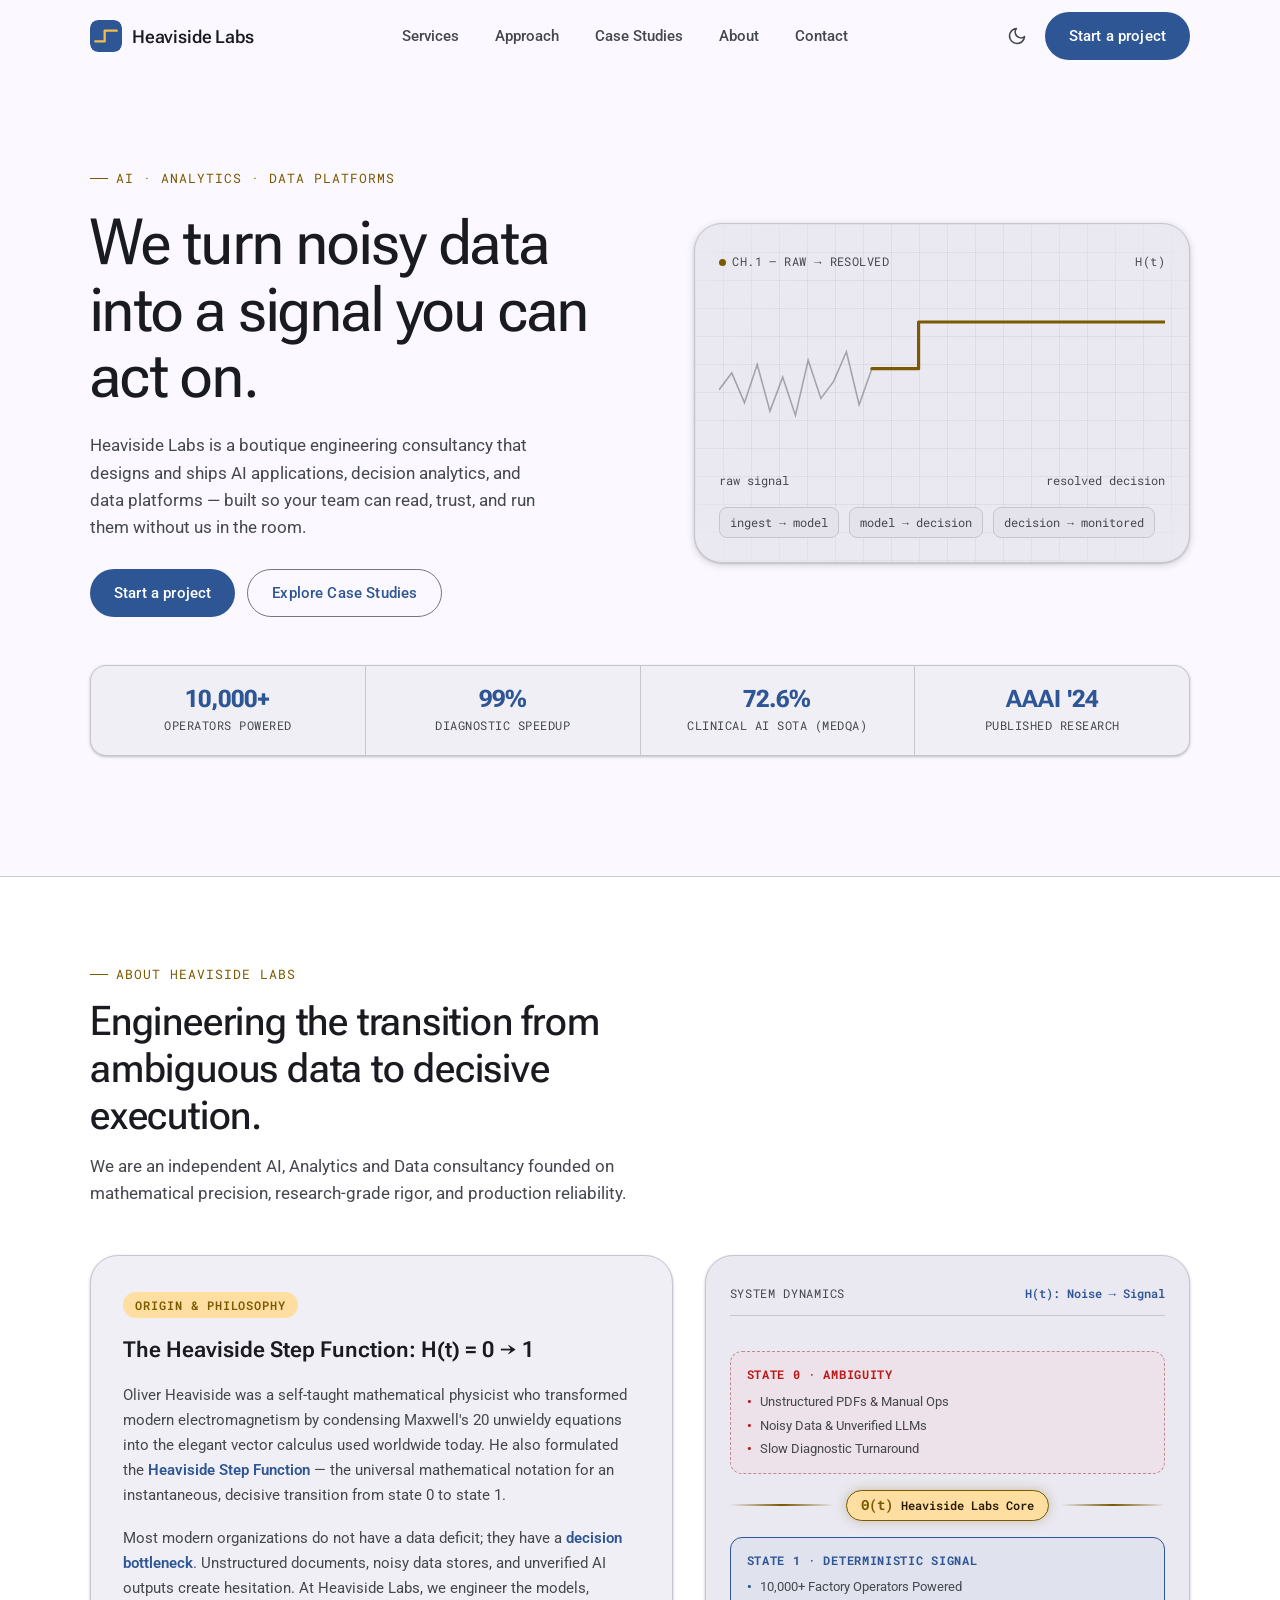
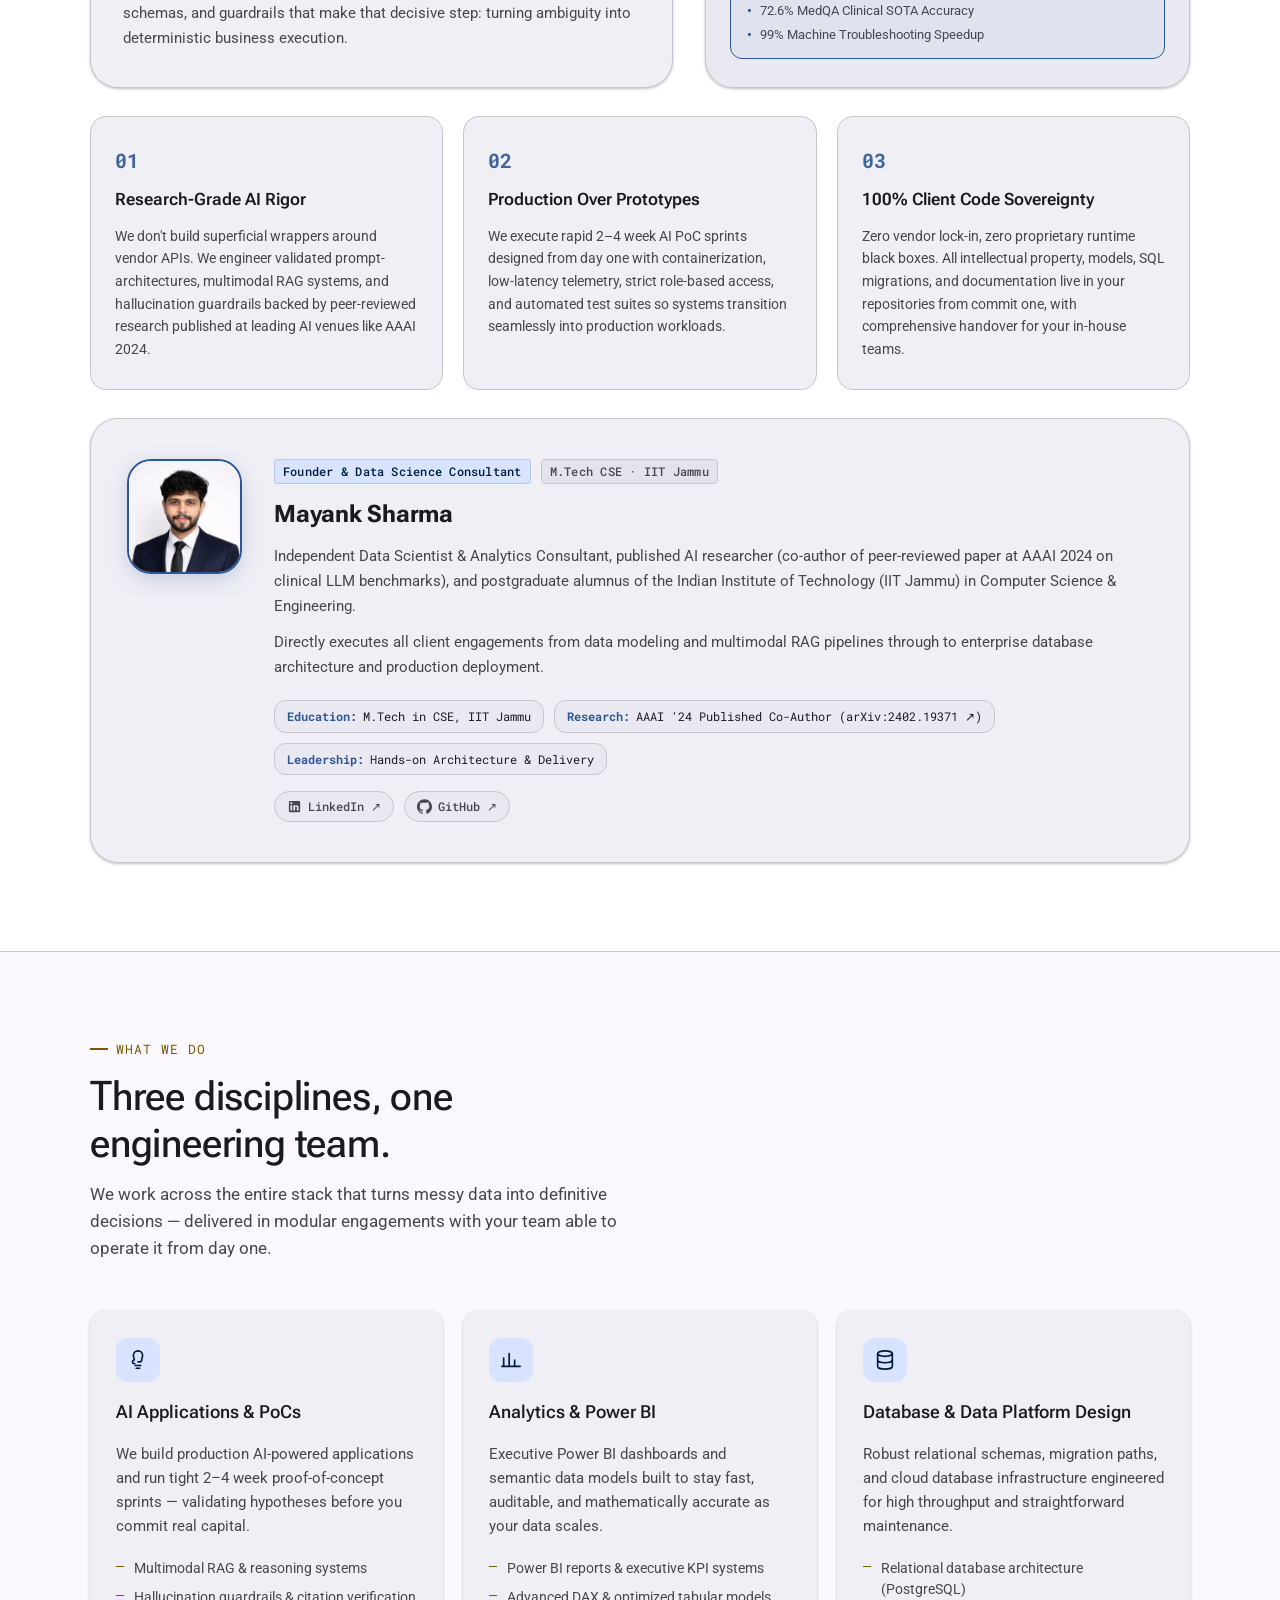
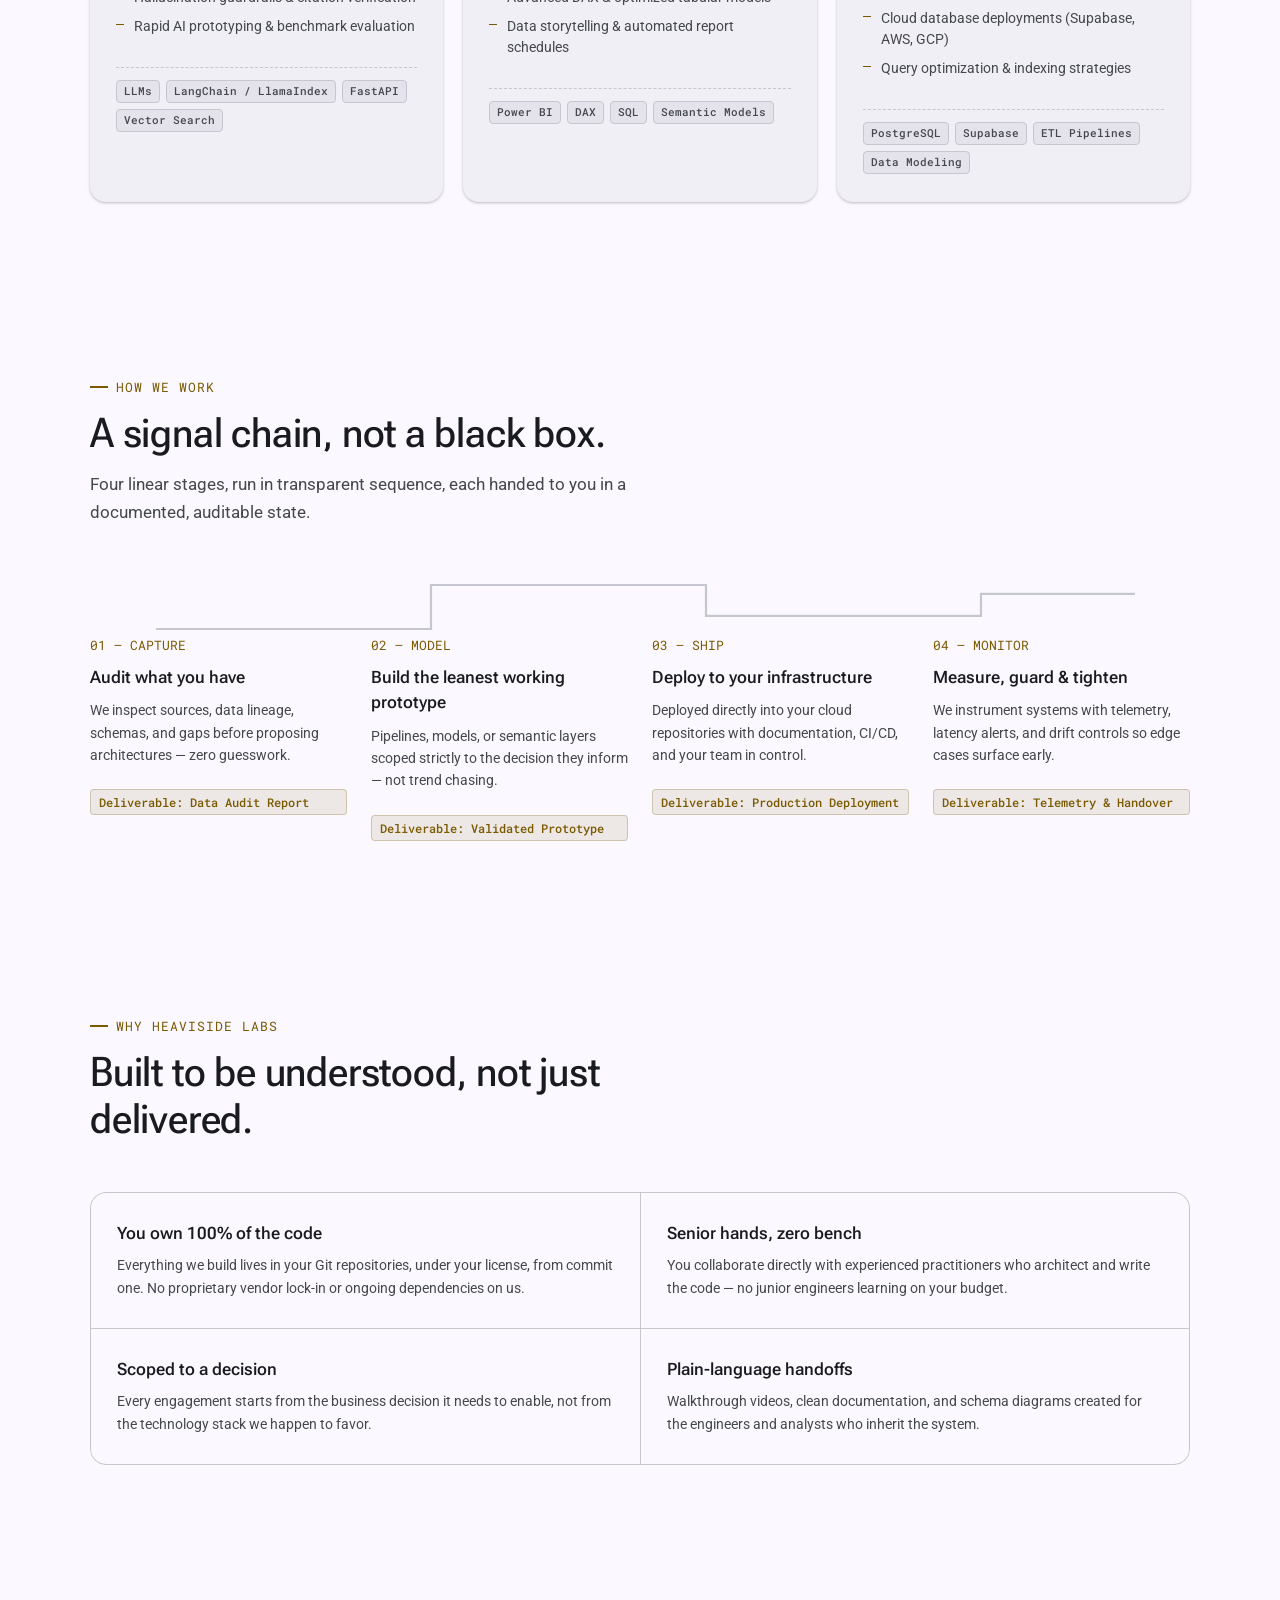
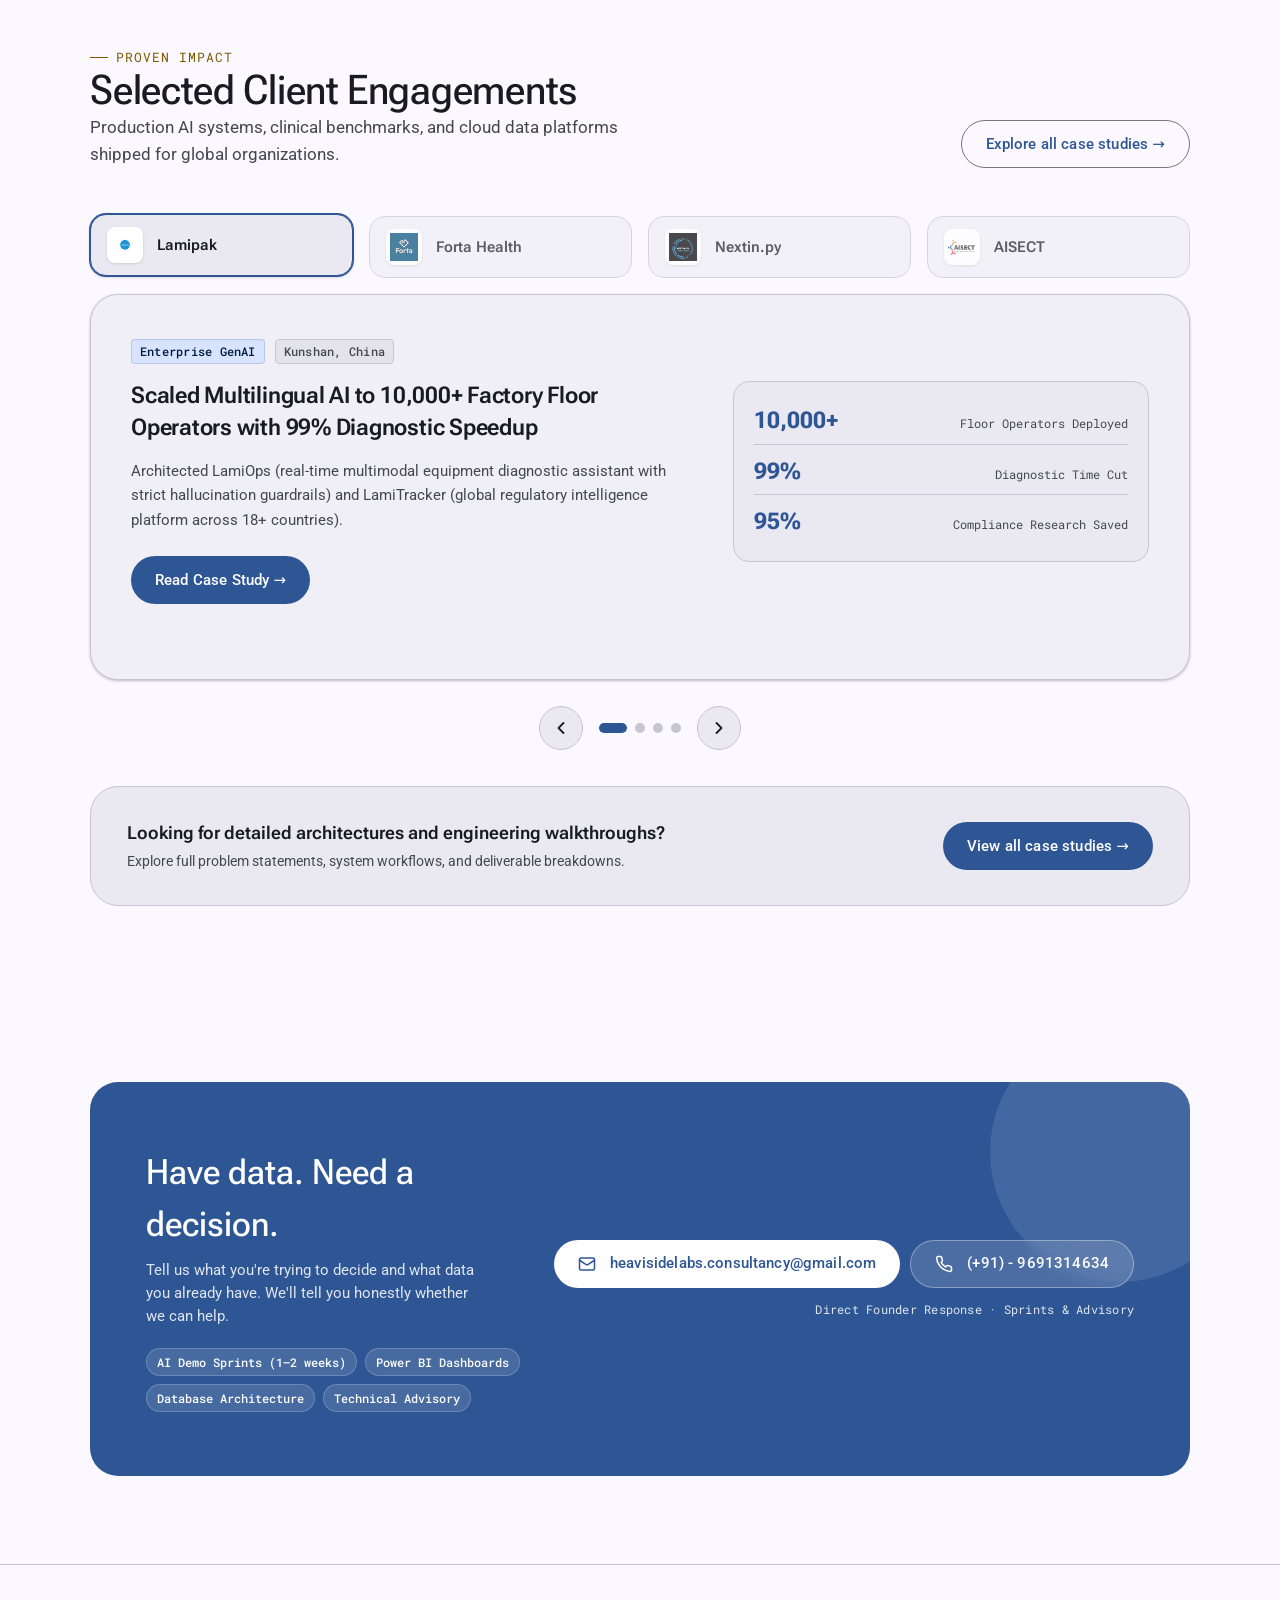
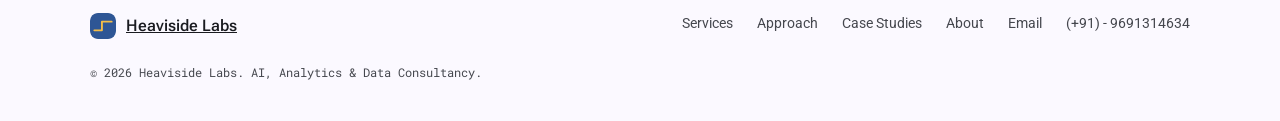
==== commit 6a2c9108: "fixed ai typo and removed personal website" ====
--- a/index.html
+++ b/index.html
@@ -202,9 +202,9 @@
               execution.
             </h2>
             <p class="body-l">
-              We are an independent AI engineering, clinical benchmark, and
-              cloud data consultancy founded on mathematical precision,
-              research-grade rigor, and production reliability.
+              We are an independent AI, Analytics and Data consultancy founded
+              on mathematical precision, research-grade rigor, and production
+              reliability.
             </p>
           </div>
 
@@ -367,7 +367,7 @@
               </div>
 
               <div class="founder-social-links">
-                <a
+                <!--<a
                   class="founder-link-btn"
                   href="https://www.hellomayank.in/"
                   target="_blank"
@@ -389,7 +389,7 @@
                     <path d="M2 12h20" />
                   </svg>
                   <span>hellomayank.in &nearr;</span>
-                </a>
+                </a>-->
                 <a
                   class="founder-link-btn"
                   href="https://www.linkedin.com/in/mayank-sharma-924615405/"
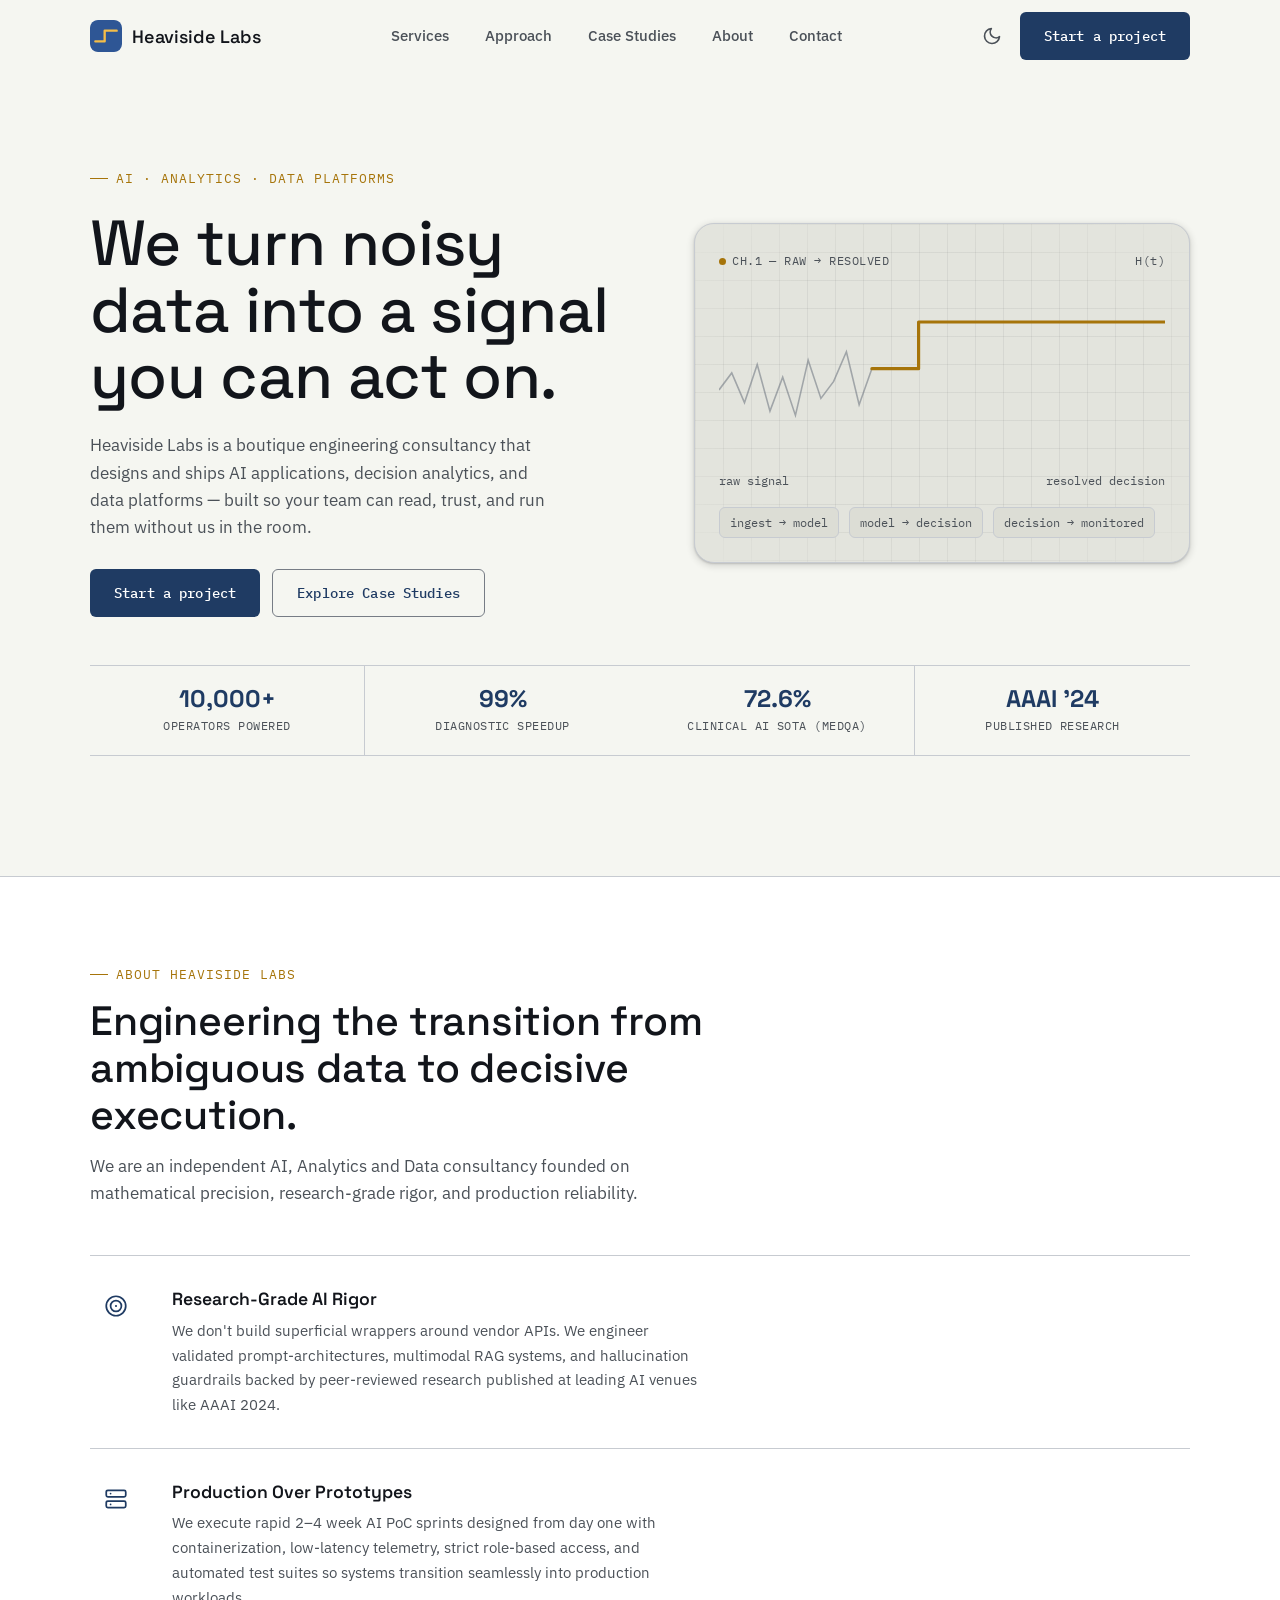
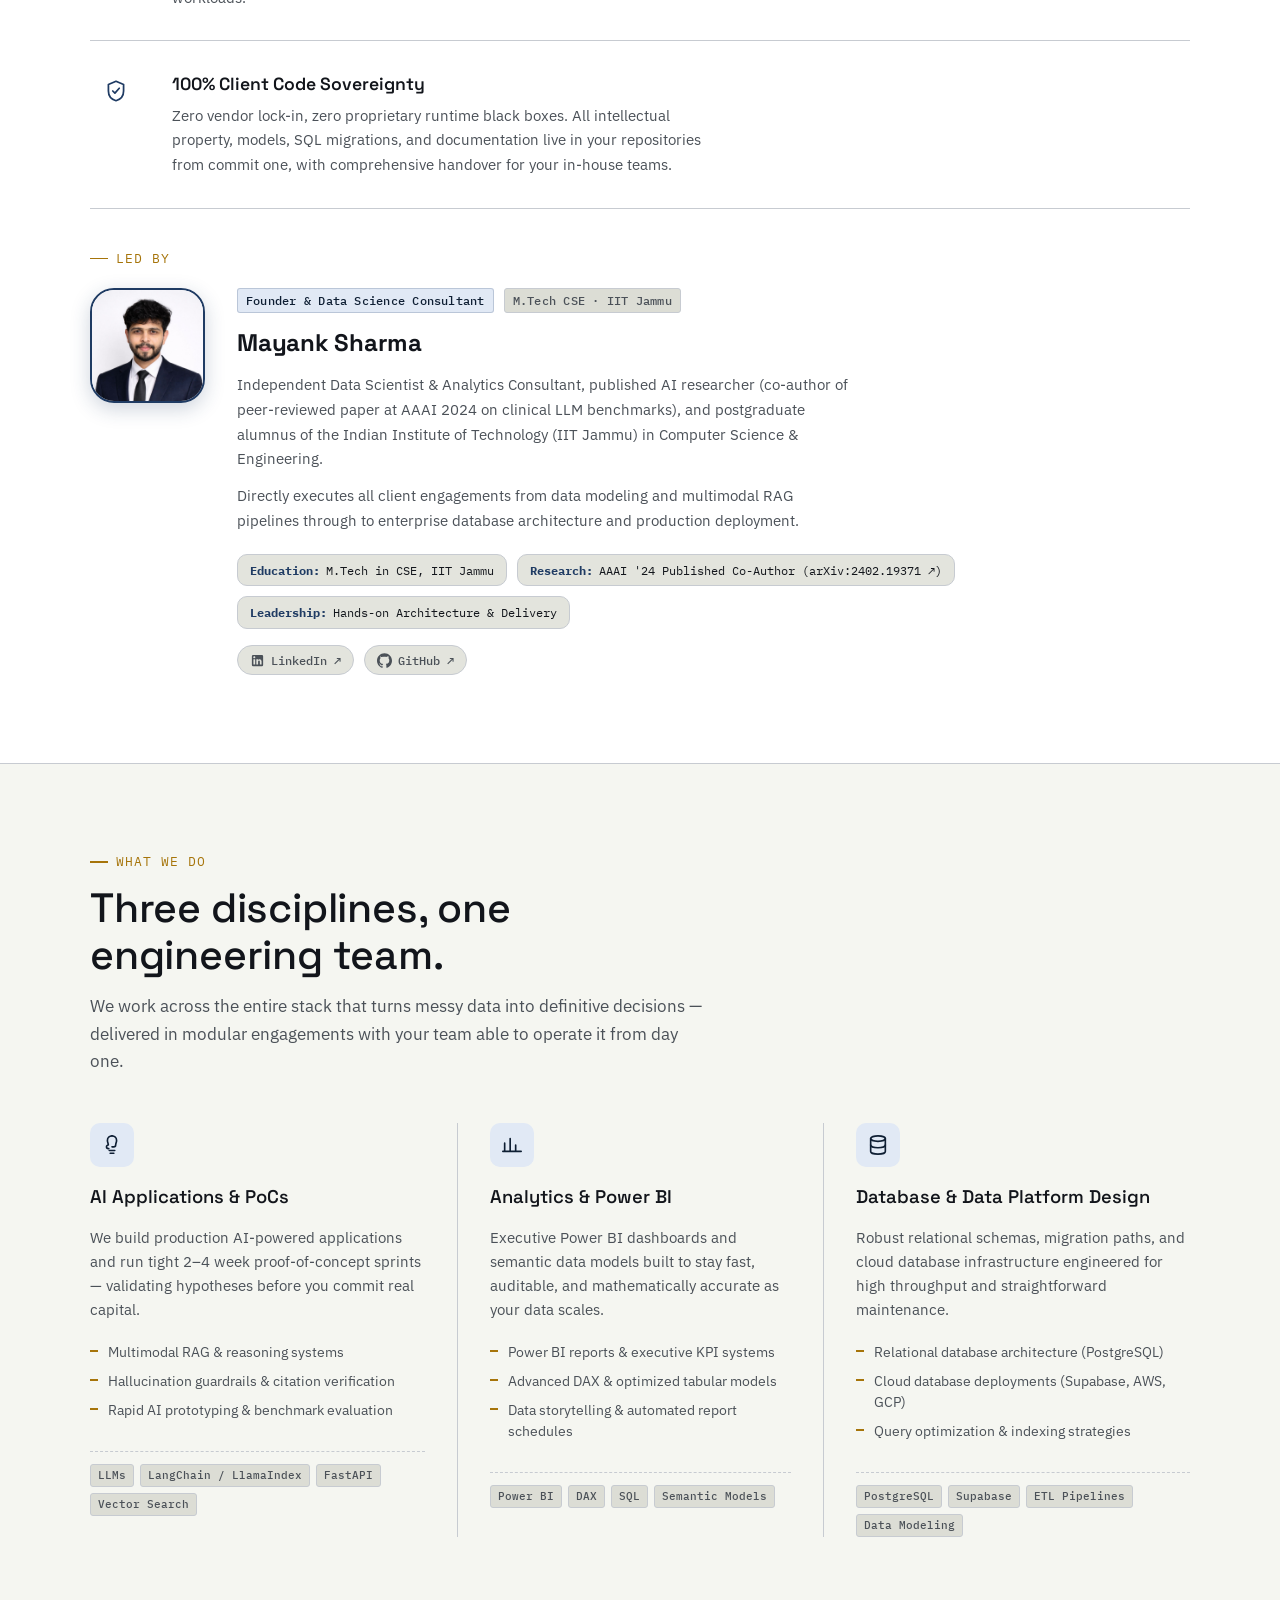
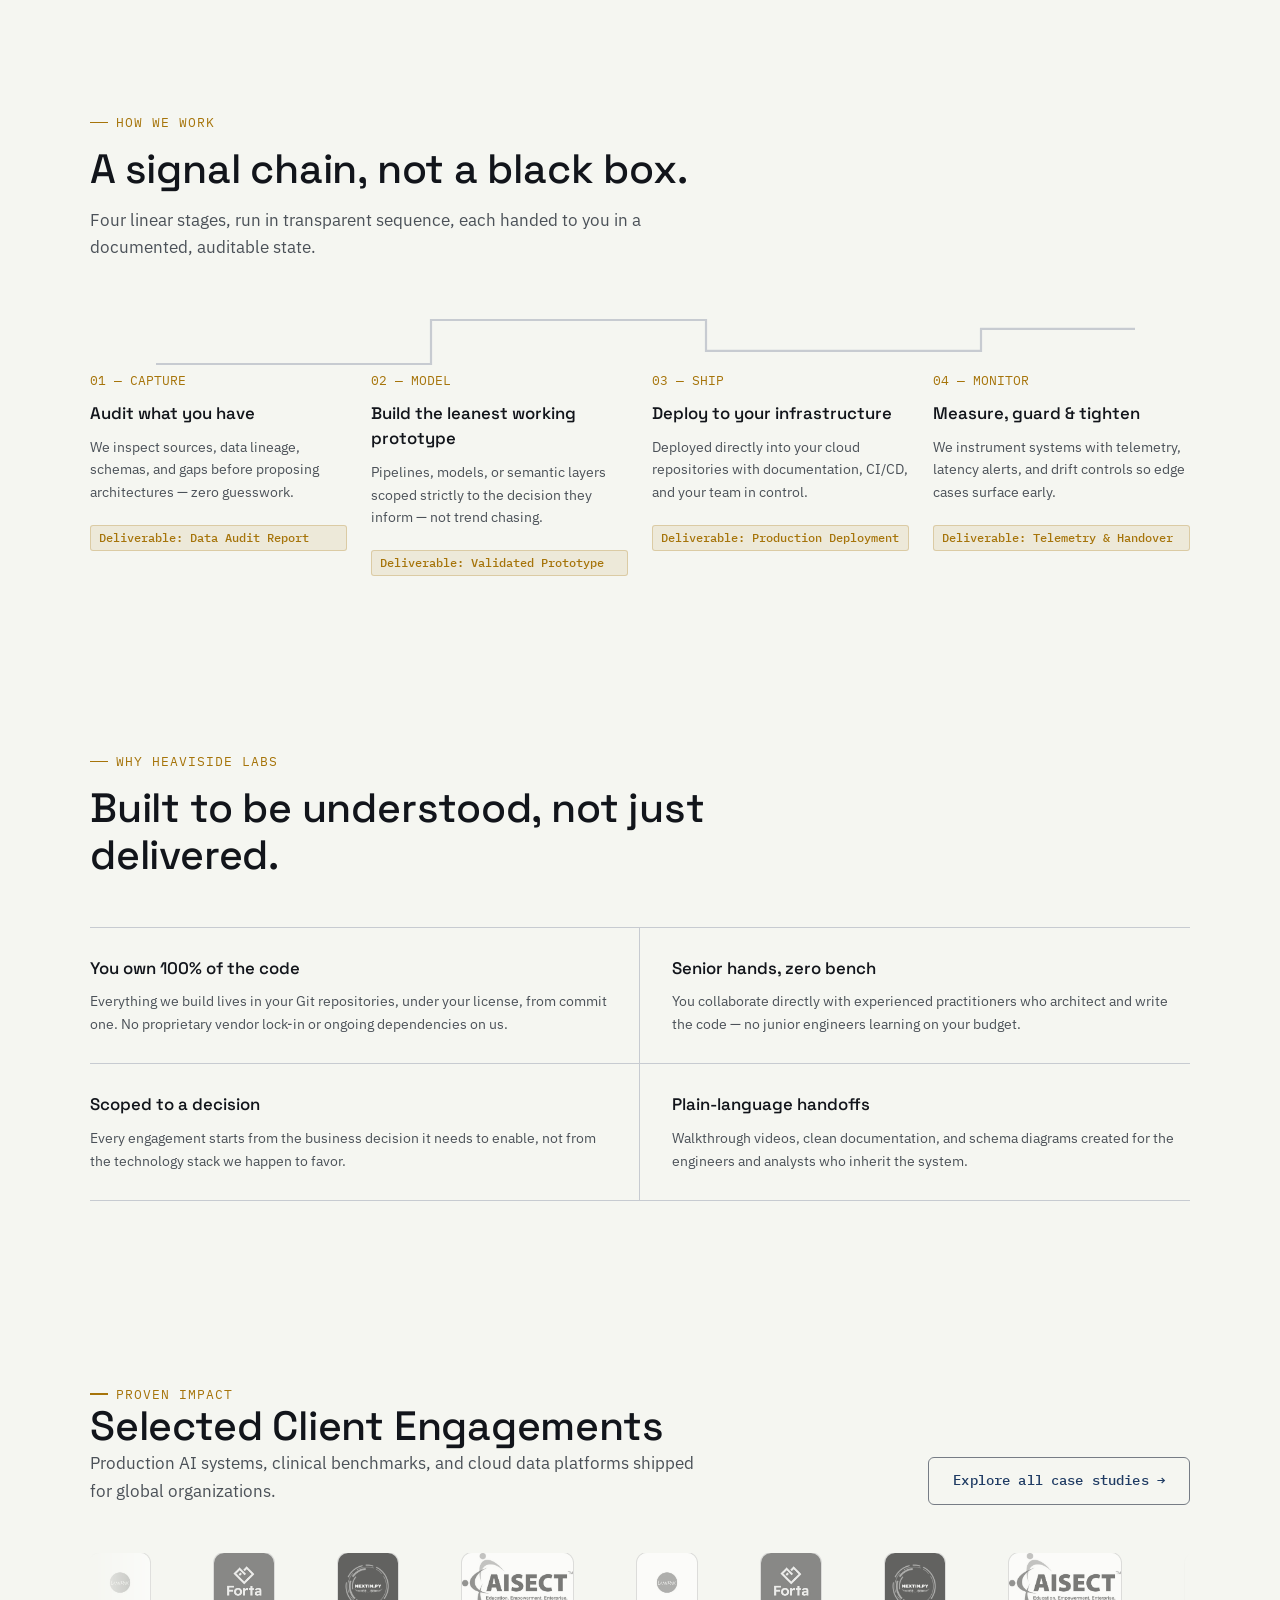
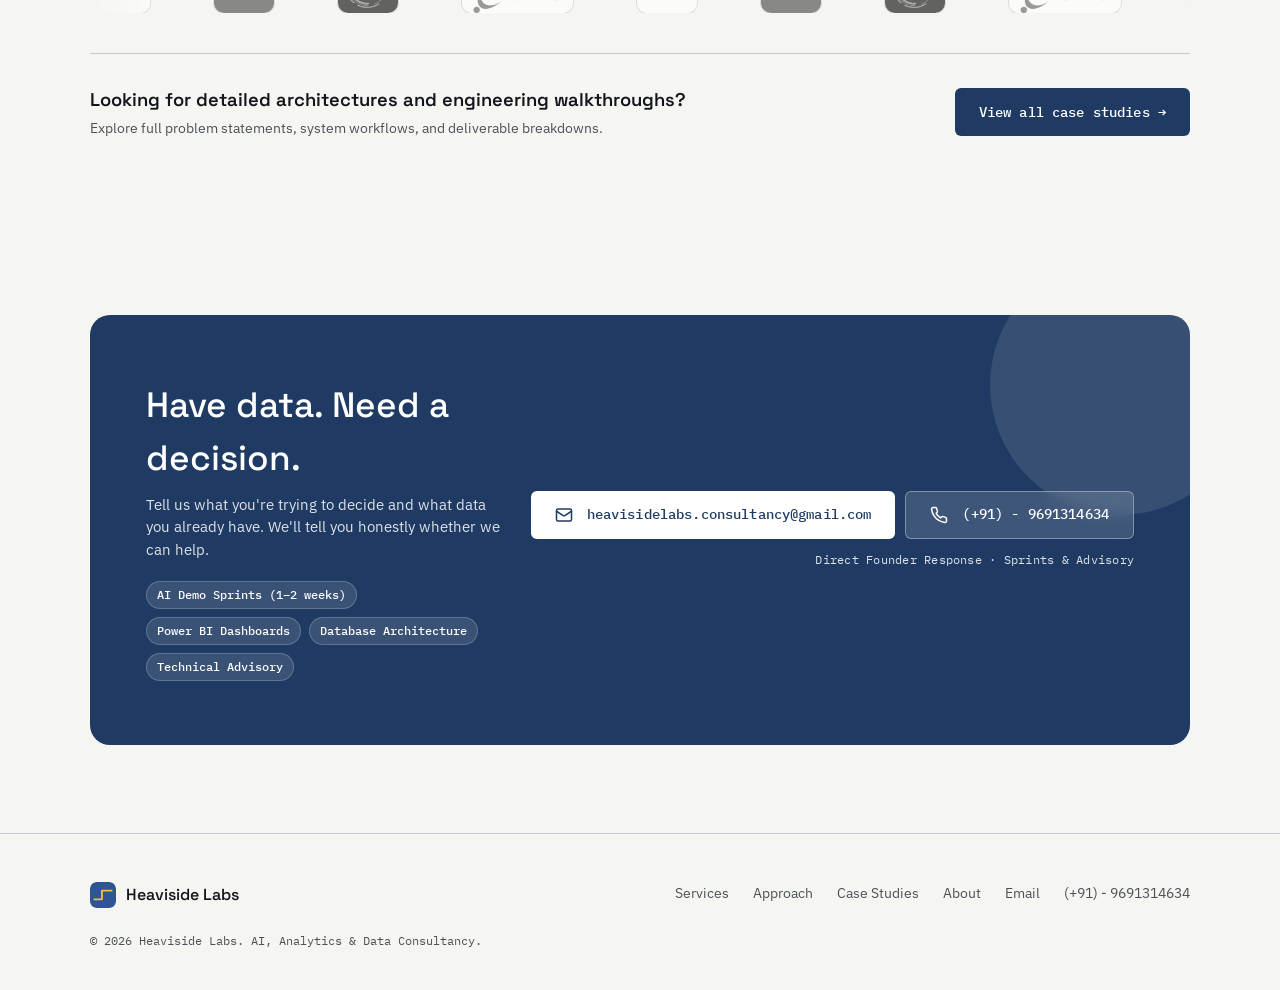
==== commit 58e473d4: "fixed website layout and structure" ====
--- a/index.html
+++ b/index.html
@@ -12,10 +12,24 @@
     <link rel="preconnect" href="https://fonts.googleapis.com" />
     <link rel="preconnect" href="https://fonts.gstatic.com" crossorigin />
     <link
-      href="https://fonts.googleapis.com/css2?family=Roboto+Flex:opsz,wght@8..144,400..600&family=Roboto:wght@400;500;700&family=Roboto+Mono:wght@400;500&display=swap"
+      href="https://fonts.googleapis.com/css2?family=Space+Grotesk:wght@500;600;700&family=IBM+Plex+Sans:wght@400;500;600&family=IBM+Plex+Mono:wght@400;500;600&display=swap"
       rel="stylesheet"
     />
     <link rel="stylesheet" href="style.css" />
+    <link rel="canonical" href="https://heavisidelabs.in/" />
+    <meta property="og:type" content="website" />
+    <meta property="og:title" content="Heaviside Labs — AI, Analytics &amp; Data Consultancy" />
+    <meta
+      property="og:description"
+      content="Heaviside Labs builds production AI applications, decision analytics, and resilient data platforms — turning raw, noisy data into decisive signal your team can understand, own, and run."
+    />
+    <meta property="og:url" content="https://heavisidelabs.in/" />
+    <meta name="twitter:card" content="summary" />
+    <meta name="twitter:title" content="Heaviside Labs — AI, Analytics &amp; Data Consultancy" />
+    <meta
+      name="twitter:description"
+      content="Heaviside Labs builds production AI applications, decision analytics, and resilient data platforms."
+    />
   </head>
   <body>
     <a class="skip-link" href="#main">Skip to content</a>
@@ -66,7 +80,6 @@
               stroke-width="2"
               stroke-linecap="round"
               stroke-linejoin="round"
-              style="display: none"
             >
               <circle cx="12" cy="12" r="4" />
               <path
@@ -99,14 +112,18 @@
         </div>
       </div>
       <nav class="mobile-menu" id="mobile-menu" aria-label="Primary">
-        <a class="mobile-menu-link" href="#services">Services</a>
-        <a class="mobile-menu-link" href="#approach">Approach</a>
-        <a class="mobile-menu-link" href="case-studies.html">Case Studies</a>
-        <a class="mobile-menu-link" href="#about">About</a>
-        <a class="mobile-menu-link" href="#contact">Contact</a>
-        <a class="btn btn-filled" href="#contact"
-          ><span class="state-layer"></span>Start a project</a
-        >
+        <div class="mobile-menu-clip">
+          <div class="mobile-menu-inner">
+            <a class="mobile-menu-link" href="#services">Services</a>
+            <a class="mobile-menu-link" href="#approach">Approach</a>
+            <a class="mobile-menu-link" href="case-studies.html">Case Studies</a>
+            <a class="mobile-menu-link" href="#about">About</a>
+            <a class="mobile-menu-link" href="#contact">Contact</a>
+            <a class="btn btn-filled" href="#contact"
+              ><span class="state-layer"></span>Start a project</a
+            >
+          </div>
+        </div>
       </nav>
     </header>
 
@@ -114,7 +131,7 @@
       <!-- ============ HERO ============ -->
       <section class="hero" id="top">
         <div class="wrap hero-grid">
-          <div class="hero-copy">
+          <div class="hero-copy reveal">
             <span class="eyebrow">AI · Analytics · Data Platforms</span>
             <h1 class="display-l">
               We turn noisy data into a signal you can act on.
@@ -208,143 +225,121 @@
             </p>
           </div>
 
-          <!-- About Origin & Step Function Diagram -->
-          <div class="about-hero-grid reveal">
-            <div class="about-story-card">
-              <div class="about-story-badge">
-                <span>ORIGIN &amp; PHILOSOPHY</span>
-              </div>
-              <h3 class="about-story-title">
-                The Heaviside Step Function: H(t) = 0 &rarr; 1
-              </h3>
-              <p class="about-story-p">
-                Oliver Heaviside was a self-taught mathematical physicist who
-                transformed modern electromagnetism by condensing Maxwell's 20
-                unwieldy equations into the elegant vector calculus used
-                worldwide today. He also formulated the
-                <strong>Heaviside Step Function</strong> &mdash; the universal
-                mathematical notation for an instantaneous, decisive transition
-                from state 0 to state 1.
-              </p>
-              <p class="about-story-p">
-                Most modern organizations do not have a data deficit; they have
-                a <strong>decision bottleneck</strong>. Unstructured documents,
-                noisy data stores, and unverified AI outputs create hesitation.
-                At Heaviside Labs, we engineer the models, schemas, and
-                guardrails that make that decisive step: turning ambiguity into
-                deterministic business execution.
-              </p>
-            </div>
-
-            <div class="about-diagram-card">
-              <div class="step-diagram-header">
-                <span class="step-diagram-tag">SYSTEM DYNAMICS</span>
-                <span class="step-formula">H(t): Noise &rarr; Signal</span>
-              </div>
-
-              <div class="step-flow">
-                <!-- State 0 -->
-                <div class="step-state step-state-before">
-                  <div class="step-state-badge">STATE 0 &middot; AMBIGUITY</div>
-                  <ul class="step-state-list">
-                    <li>Unstructured PDFs &amp; Manual Ops</li>
-                    <li>Noisy Data &amp; Unverified LLMs</li>
-                    <li>Slow Diagnostic Turnaround</li>
-                  </ul>
+          <!-- Differentiator Spec List -->
+          <div class="pillar-list reveal">
+            <div class="pillar-row">
+              <div class="pillar-icon">
+                <svg
+                  viewBox="0 0 24 24"
+                  fill="none"
+                  stroke="currentColor"
+                  stroke-width="1.6"
+                  stroke-linecap="round"
+                  stroke-linejoin="round"
+                >
+                  <circle cx="12" cy="12" r="9" />
+                  <circle cx="12" cy="12" r="5" />
+                  <circle cx="12" cy="12" r="1" fill="currentColor" stroke="none" />
+                </svg>
+              </div>
+              <div class="pillar-content">
+                <h4>Research-Grade AI Rigor</h4>
+                <p>
+                  We don't build superficial wrappers around vendor APIs. We
+                  engineer validated prompt-architectures, multimodal RAG
+                  systems, and hallucination guardrails backed by
+                  peer-reviewed research published at leading AI venues like
+                  AAAI 2024.
+                </p>
+              </div>
+            </div>
+
+            <div class="pillar-row">
+              <div class="pillar-icon">
+                <svg
+                  viewBox="0 0 24 24"
+                  fill="none"
+                  stroke="currentColor"
+                  stroke-width="1.6"
+                  stroke-linecap="round"
+                  stroke-linejoin="round"
+                >
+                  <rect x="3" y="4" width="18" height="6" rx="1.5" />
+                  <rect x="3" y="14" width="18" height="6" rx="1.5" />
+                  <circle cx="7" cy="7" r="0.8" fill="currentColor" stroke="none" />
+                  <circle cx="7" cy="17" r="0.8" fill="currentColor" stroke="none" />
+                </svg>
+              </div>
+              <div class="pillar-content">
+                <h4>Production Over Prototypes</h4>
+                <p>
+                  We execute rapid 2–4 week AI PoC sprints designed from day
+                  one with containerization, low-latency telemetry, strict
+                  role-based access, and automated test suites so systems
+                  transition seamlessly into production workloads.
+                </p>
+              </div>
+            </div>
+
+            <div class="pillar-row">
+              <div class="pillar-icon">
+                <svg
+                  viewBox="0 0 24 24"
+                  fill="none"
+                  stroke="currentColor"
+                  stroke-width="1.6"
+                  stroke-linecap="round"
+                  stroke-linejoin="round"
+                >
+                  <path d="M12 3l7 3v6c0 5-3.5 8-7 9-3.5-1-7-4-7-9V6l7-3z" />
+                  <polyline points="9 12 11 14 15 9.5" />
+                </svg>
+              </div>
+              <div class="pillar-content">
+                <h4>100% Client Code Sovereignty</h4>
+                <p>
+                  Zero vendor lock-in, zero proprietary runtime black boxes.
+                  All intellectual property, models, SQL migrations, and
+                  documentation live in your repositories from commit one,
+                  with comprehensive handover for your in-house teams.
+                </p>
+              </div>
+            </div>
+          </div>
+
+          <!-- Founder & Principal Consultant Spotlight -->
+          <div class="founder-profile reveal">
+            <span class="eyebrow">Led by</span>
+            <div class="founder-row">
+              <div class="founder-avatar-wrap">
+                <img
+                  src="assets/profile.png"
+                  alt="Mayank Sharma - Founder &amp; Principal AI Consultant"
+                  class="founder-photo"
+                  loading="lazy"
+                />
+              </div>
+              <div class="founder-info">
+                <div class="founder-badge-row">
+                  <span class="client-tag"
+                    >Founder &amp; Data Science Consultant</span
+                  >
+                  <span class="client-loc">M.Tech CSE · IIT Jammu</span>
                 </div>
-
-                <!-- The Transition Step -->
-                <div class="step-transition">
-                  <div class="step-pulse-line"></div>
-                  <div class="step-node">
-                    <span class="step-node-icon">&Theta;(t)</span>
-                    <span class="step-node-label">Heaviside Labs Core</span>
-                  </div>
-                  <div class="step-pulse-line"></div>
-                </div>
-
-                <!-- State 1 -->
-                <div class="step-state step-state-after">
-                  <div class="step-state-badge">
-                    STATE 1 &middot; DETERMINISTIC SIGNAL
-                  </div>
-                  <ul class="step-state-list">
-                    <li>10,000+ Factory Operators Powered</li>
-                    <li>72.6% MedQA Clinical SOTA Accuracy</li>
-                    <li>99% Machine Troubleshooting Speedup</li>
-                  </ul>
-                </div>
-              </div>
-            </div>
-          </div>
-
-          <!-- 3 Pillars of Engineering -->
-          <div class="about-pillars-grid reveal">
-            <div class="pillar-card">
-              <div class="pillar-num">01</div>
-              <h4>Research-Grade AI Rigor</h4>
-              <p>
-                We don't build superficial wrappers around vendor APIs. We
-                engineer validated prompt-architectures, multimodal RAG systems,
-                and hallucination guardrails backed by peer-reviewed research
-                published at leading AI venues like AAAI 2024.
-              </p>
-            </div>
-
-            <div class="pillar-card">
-              <div class="pillar-num">02</div>
-              <h4>Production Over Prototypes</h4>
-              <p>
-                We execute rapid 2–4 week AI PoC sprints designed from day one
-                with containerization, low-latency telemetry, strict role-based
-                access, and automated test suites so systems transition
-                seamlessly into production workloads.
-              </p>
-            </div>
-
-            <div class="pillar-card">
-              <div class="pillar-num">03</div>
-              <h4>100% Client Code Sovereignty</h4>
-              <p>
-                Zero vendor lock-in, zero proprietary runtime black boxes. All
-                intellectual property, models, SQL migrations, and documentation
-                live in your repositories from commit one, with comprehensive
-                handover for your in-house teams.
-              </p>
-            </div>
-          </div>
-
-          <!-- Founder & Principal Consultant Spotlight -->
-          <div class="founder-card reveal">
-            <div class="founder-avatar-wrap">
-              <img
-                src="assets/profile.png"
-                alt="Mayank Sharma - Founder &amp; Principal AI Consultant"
-                class="founder-photo"
-                loading="lazy"
-              />
-            </div>
-            <div class="founder-info">
-              <div class="founder-badge-row">
-                <span class="client-tag"
-                  >Founder &amp; Data Science Consultant</span
-                >
-                <span class="client-loc">M.Tech CSE · IIT Jammu</span>
-              </div>
-              <h3 class="founder-name">Mayank Sharma</h3>
-              <p class="founder-bio">
-                Independent Data Scientist & Analytics Consultant, published AI
-                researcher (co-author of peer-reviewed paper at AAAI 2024 on
-                clinical LLM benchmarks), and postgraduate alumnus of the Indian
-                Institute of Technology (IIT Jammu) in Computer Science &amp;
-                Engineering.
-              </p>
-              <p class="founder-bio">
-                Directly executes all client engagements from data modeling and
-                multimodal RAG pipelines through to enterprise database
-                architecture and production deployment.
-              </p>
-              <div class="founder-credentials-row">
+                <h3 class="founder-name">Mayank Sharma</h3>
+                <p class="founder-bio">
+                  Independent Data Scientist & Analytics Consultant, published AI
+                  researcher (co-author of peer-reviewed paper at AAAI 2024 on
+                  clinical LLM benchmarks), and postgraduate alumnus of the Indian
+                  Institute of Technology (IIT Jammu) in Computer Science &amp;
+                  Engineering.
+                </p>
+                <p class="founder-bio">
+                  Directly executes all client engagements from data modeling and
+                  multimodal RAG pipelines through to enterprise database
+                  architecture and production deployment.
+                </p>
+                <div class="founder-credentials-row">
                 <div class="founder-cred-chip">
                   <span class="cred-label">Education:</span> M.Tech in CSE, IIT
                   Jammu
@@ -367,29 +362,6 @@
               </div>
 
               <div class="founder-social-links">
-                <!--<a
-                  class="founder-link-btn"
-                  href="https://www.hellomayank.in/"
-                  target="_blank"
-                  rel="noopener noreferrer"
-                  title="Personal Portfolio Website"
-                >
-                  <svg
-                    viewBox="0 0 24 24"
-                    width="15"
-                    height="15"
-                    fill="none"
-                    stroke="currentColor"
-                    stroke-width="2"
-                    stroke-linecap="round"
-                    stroke-linejoin="round"
-                  >
-                    <circle cx="12" cy="12" r="10" />
-                    <path d="M12 2a14.5 14.5 0 0 0 0 20 14.5 14.5 0 0 0 0-20" />
-                    <path d="M2 12h20" />
-                  </svg>
-                  <span>hellomayank.in &nearr;</span>
-                </a>-->
                 <a
                   class="founder-link-btn"
                   href="https://www.linkedin.com/in/mayank-sharma-924615405/"
@@ -428,6 +400,7 @@
                   </svg>
                   <span>GitHub &nearr;</span>
                 </a>
+                </div>
               </div>
             </div>
           </div>
@@ -447,9 +420,9 @@
             </p>
           </div>
 
-          <div class="card-grid">
+          <div class="service-grid">
             <!-- Service 1 -->
-            <article class="card reveal">
+            <article class="service-item reveal">
               <div class="card-icon">
                 <svg
                   viewBox="0 0 24 24"
@@ -489,7 +462,7 @@
             </article>
 
             <!-- Service 2 -->
-            <article class="card reveal">
+            <article class="service-item reveal">
               <div class="card-icon">
                 <svg
                   viewBox="0 0 24 24"
@@ -522,7 +495,7 @@
             </article>
 
             <!-- Service 3 -->
-            <article class="card reveal">
+            <article class="service-item reveal">
               <div class="card-icon">
                 <svg
                   viewBox="0 0 24 24"
@@ -697,363 +670,81 @@
             </div>
           </div>
 
-          <!-- Client Showcase Component -->
-          <div
-            class="client-showcase reveal"
-            id="impact-carousel"
-            role="region"
-            aria-label="Client Engagements Showcase"
-          >
-            <!-- Prominent Company Logos Tab Bar -->
-            <div
-              class="client-tabs-bar"
-              role="tablist"
-              aria-label="Client selector"
-            >
-              <button
-                class="client-tab-btn is-active"
-                type="button"
-                role="tab"
-                data-index="0"
-                aria-selected="true"
-                aria-controls="slide-0"
-              >
-                <div class="client-tab-logo">
-                  <img src="assets/clients/lamipak-logo.png" alt="Lamipak" />
-                </div>
-                <span class="client-tab-name">Lamipak</span>
-              </button>
-              <button
-                class="client-tab-btn"
-                type="button"
-                role="tab"
-                data-index="1"
-                aria-selected="false"
-                aria-controls="slide-1"
-              >
-                <div class="client-tab-logo">
-                  <img
-                    src="assets/clients/forta-health-logo.png"
-                    alt="Forta Health"
-                  />
-                </div>
-                <span class="client-tab-name">Forta Health</span>
-              </button>
-              <button
-                class="client-tab-btn"
-                type="button"
-                role="tab"
-                data-index="2"
-                aria-selected="false"
-                aria-controls="slide-2"
-              >
-                <div class="client-tab-logo">
-                  <img src="assets/clients/nextinpy-logo.png" alt="Nextin.py" />
-                </div>
-                <span class="client-tab-name">Nextin.py</span>
-              </button>
-              <button
-                class="client-tab-btn"
-                type="button"
-                role="tab"
-                data-index="3"
-                aria-selected="false"
-                aria-controls="slide-3"
-              >
-                <div class="client-tab-logo">
-                  <img src="assets/clients/aisect-logo.png" alt="AISECT" />
-                </div>
-                <span class="client-tab-name">AISECT</span>
-              </button>
-            </div>
-
-            <!-- Showcase Viewport & Track -->
-            <div class="carousel-viewport">
-              <div class="carousel-track">
-                <!-- Slide 0: Lamipak -->
-                <div
-                  class="carousel-slide is-active"
-                  id="slide-0"
-                  data-index="0"
-                  role="tabpanel"
-                  aria-label="Lamipak"
-                >
-                  <div class="showcase-card">
-                    <div class="showcase-content">
-                      <div class="showcase-badge-row">
-                        <span class="client-tag">Enterprise GenAI</span>
-                        <span class="client-loc">Kunshan, China</span>
-                      </div>
-                      <h3 class="showcase-title">
-                        Scaled Multilingual AI to 10,000+ Factory Floor
-                        Operators with 99% Diagnostic Speedup
-                      </h3>
-                      <p class="showcase-desc">
-                        Architected LamiOps (real-time multimodal equipment
-                        diagnostic assistant with strict hallucination
-                        guardrails) and LamiTracker (global regulatory
-                        intelligence platform across 18+ countries).
-                      </p>
-                      <div class="showcase-footer">
-                        <a
-                          class="btn btn-filled"
-                          href="case-studies.html#lamipak"
-                        >
-                          <span class="state-layer"></span>Read Case Study
-                          &rarr;
-                        </a>
-                      </div>
-                    </div>
-
-                    <div class="showcase-stats">
-                      <div class="showcase-stat-box">
-                        <span class="showcase-stat-num">10,000+</span>
-                        <span class="showcase-stat-lbl"
-                          >Floor Operators Deployed</span
-                        >
-                      </div>
-                      <div class="showcase-stat-box">
-                        <span class="showcase-stat-num">99%</span>
-                        <span class="showcase-stat-lbl"
-                          >Diagnostic Time Cut</span
-                        >
-                      </div>
-                      <div class="showcase-stat-box">
-                        <span class="showcase-stat-num">95%</span>
-                        <span class="showcase-stat-lbl"
-                          >Compliance Research Saved</span
-                        >
-                      </div>
-                    </div>
-                  </div>
-                </div>
-
-                <!-- Slide 1: Forta Health -->
-                <div
-                  class="carousel-slide"
-                  id="slide-1"
-                  data-index="1"
-                  role="tabpanel"
-                  aria-label="Forta Health"
-                >
-                  <div class="showcase-card">
-                    <div class="showcase-content">
-                      <div class="showcase-badge-row">
-                        <span class="client-tag">Clinical AI Research</span>
-                        <span class="client-loc">San Francisco, USA</span>
-                      </div>
-                      <h3 class="showcase-title">
-                        Co-Authored SOTA Clinical Foundation Model Benchmark
-                        Published at AAAI 2024
-                      </h3>
-                      <p class="showcase-desc">
-                        Co-authored OpenMedLM, establishing that structured
-                        prompt-engineering architectures achieve 72.6% accuracy
-                        on MedQA while outperforming fine-tuning at lower
-                        compute costs.
-                      </p>
-                      <div class="showcase-footer">
-                        <a
-                          class="btn btn-filled"
-                          href="case-studies.html#forta-health"
-                        >
-                          <span class="state-layer"></span>Read Case Study
-                          &rarr;
-                        </a>
-                        <a
-                          class="btn btn-outlined"
-                          href="https://arxiv.org/abs/2402.19371"
-                          target="_blank"
-                          rel="noopener noreferrer"
-                        >
-                          <span class="state-layer"></span>arXiv:2402.19371
-                          &nearr;
-                        </a>
-                      </div>
-                    </div>
-
-                    <div class="showcase-stats">
-                      <div class="showcase-stat-box">
-                        <span class="showcase-stat-num">72.6%</span>
-                        <span class="showcase-stat-lbl"
-                          >MedQA (SOTA Accuracy)</span
-                        >
-                      </div>
-                      <div class="showcase-stat-box">
-                        <span class="showcase-stat-num">&gt;80%</span>
-                        <span class="showcase-stat-lbl"
-                          >MMLU Medical Subset</span
-                        >
-                      </div>
-                      <div class="showcase-stat-box">
-                        <span class="showcase-stat-num">AAAI '24</span>
-                        <span class="showcase-stat-lbl"
-                          >Peer-Reviewed Proceedings</span
-                        >
-                      </div>
-                    </div>
-                  </div>
-                </div>
-
-                <!-- Slide 2: Nextin.py -->
-                <div
-                  class="carousel-slide"
-                  id="slide-2"
-                  data-index="2"
-                  role="tabpanel"
-                  aria-label="Nextin.py"
-                >
-                  <div class="showcase-card">
-                    <div class="showcase-content">
-                      <div class="showcase-badge-row">
-                        <span class="client-tag"
-                          >Education Tech &amp; EdTech</span
-                        >
-                        <span class="client-loc">India</span>
-                      </div>
-                      <h3 class="showcase-title">
-                        Built Business Website and designed database schema for
-                        educational platform using Supabase, Cutting OpEx by 80%
-                      </h3>
-                      <p class="showcase-desc">
-                        Modernized high-touch manual WhatsApp operations into an
-                        automated global learning platform, driving an 80%
-                        reduction in operating costs and a 60% lift in student
-                        engagement.
-                      </p>
-                      <div class="showcase-footer">
-                        <a
-                          class="btn btn-filled"
-                          href="case-studies.html#nextinpy"
-                        >
-                          <span class="state-layer"></span>Read Case Study
-                          &rarr;
-                        </a>
-                      </div>
-                    </div>
-
-                    <div class="showcase-stats">
-                      <div class="showcase-stat-box">
-                        <span class="showcase-stat-num">-80%</span>
-                        <span class="showcase-stat-lbl"
-                          >Operational Cost Cut</span
-                        >
-                      </div>
-                      <div class="showcase-stat-box">
-                        <span class="showcase-stat-num">+60%</span>
-                        <span class="showcase-stat-lbl"
-                          >Student Engagement Lift</span
-                        >
-                      </div>
-                      <div class="showcase-stat-box">
-                        <span class="showcase-stat-num">Postgres</span>
-                        <span class="showcase-stat-lbl"
-                          >Supabase Cloud Infrastructure</span
-                        >
-                      </div>
-                    </div>
-                  </div>
-                </div>
-
-                <!-- Slide 3: AISECT -->
-                <div
-                  class="carousel-slide"
-                  id="slide-3"
-                  data-index="3"
-                  role="tabpanel"
-                  aria-label="AISECT"
-                >
-                  <div class="showcase-card">
-                    <div class="showcase-content">
-                      <div class="showcase-badge-row">
-                        <span class="client-tag">Process Automation</span>
-                        <span class="client-loc">India</span>
-                      </div>
-                      <h3 class="showcase-title">
-                        End-to-End Reimbursement Claim Automation with Document
-                        AI &amp; Policy OCR
-                      </h3>
-                      <p class="showcase-desc">
-                        Replaced manual multi-tier invoice audits with automated
-                        document OCR parsing, policy rule validation, and
-                        seamless integration with enterprise HRMS &amp;
-                        accounting systems.
-                      </p>
-                      <div class="showcase-footer">
-                        <a
-                          class="btn btn-filled"
-                          href="case-studies.html#aisect"
-                        >
-                          <span class="state-layer"></span>Read Case Study
-                          &rarr;
-                        </a>
-                      </div>
-                    </div>
-
-                    <div class="showcase-stats">
-                      <div class="showcase-stat-box">
-                        <span class="showcase-stat-num">100%</span>
-                        <span class="showcase-stat-lbl">Automated Parsing</span>
-                      </div>
-                      <div class="showcase-stat-box">
-                        <span class="showcase-stat-num">Minutes</span>
-                        <span class="showcase-stat-lbl"
-                          >Turnaround vs Days</span
-                        >
-                      </div>
-                      <div class="showcase-stat-box">
-                        <span class="showcase-stat-num">Audit</span>
-                        <span class="showcase-stat-lbl"
-                          >Full Enterprise Compliance</span
-                        >
-                      </div>
-                    </div>
-                  </div>
-                </div>
-              </div>
-            </div>
-
-            <!-- Controls & Dots -->
-            <div class="showcase-controls">
-              <button
-                class="carousel-nav-btn"
-                id="carousel-prev"
-                type="button"
-                aria-label="Previous client"
-              >
-                <svg
-                  viewBox="0 0 24 24"
-                  fill="none"
-                  stroke="currentColor"
-                  stroke-width="2.2"
-                  stroke-linecap="round"
-                  stroke-linejoin="round"
-                >
-                  <polyline points="15 18 9 12 15 6"></polyline>
-                </svg>
-              </button>
-              <div
-                class="carousel-dots"
-                id="carousel-dots"
-                aria-label="Slide indicators"
-              ></div>
-              <button
-                class="carousel-nav-btn"
-                id="carousel-next"
-                type="button"
-                aria-label="Next client"
-              >
-                <svg
-                  viewBox="0 0 24 24"
-                  fill="none"
-                  stroke="currentColor"
-                  stroke-width="2.2"
-                  stroke-linecap="round"
-                  stroke-linejoin="round"
-                >
-                  <polyline points="9 18 15 12 9 6"></polyline>
-                </svg>
-              </button>
+          <!-- Client Logo Marquee -->
+          <div class="logo-marquee reveal" role="region" aria-label="Client companies">
+            <div class="logo-marquee-track">
+              <a class="logo-marquee-logo" href="case-studies.html#lamipak">
+                <img src="assets/clients/lamipak-logo.png" alt="Lamipak logo" />
+              </a>
+              <a class="logo-marquee-logo" href="case-studies.html#forta-health">
+                <img src="assets/clients/forta-health-logo.png" alt="Forta Health logo" />
+              </a>
+              <a class="logo-marquee-logo" href="case-studies.html#nextinpy">
+                <img src="assets/clients/nextinpy-logo.png" alt="Nextin.py logo" />
+              </a>
+              <a class="logo-marquee-logo" href="case-studies.html#aisect">
+                <img src="assets/clients/aisect-logo.png" alt="AISECT logo" />
+              </a>
+              <a class="logo-marquee-logo" href="case-studies.html#lamipak">
+                <img src="assets/clients/lamipak-logo.png" alt="Lamipak logo" />
+              </a>
+              <a class="logo-marquee-logo" href="case-studies.html#forta-health">
+                <img src="assets/clients/forta-health-logo.png" alt="Forta Health logo" />
+              </a>
+              <a class="logo-marquee-logo" href="case-studies.html#nextinpy">
+                <img src="assets/clients/nextinpy-logo.png" alt="Nextin.py logo" />
+              </a>
+              <a class="logo-marquee-logo" href="case-studies.html#aisect">
+                <img src="assets/clients/aisect-logo.png" alt="AISECT logo" />
+              </a>
+              <a class="logo-marquee-logo" href="case-studies.html#lamipak">
+                <img src="assets/clients/lamipak-logo.png" alt="Lamipak logo" />
+              </a>
+              <a class="logo-marquee-logo" href="case-studies.html#forta-health">
+                <img src="assets/clients/forta-health-logo.png" alt="Forta Health logo" />
+              </a>
+              <a class="logo-marquee-logo" href="case-studies.html#nextinpy">
+                <img src="assets/clients/nextinpy-logo.png" alt="Nextin.py logo" />
+              </a>
+              <a class="logo-marquee-logo" href="case-studies.html#aisect">
+                <img src="assets/clients/aisect-logo.png" alt="AISECT logo" />
+              </a>
+              <a class="logo-marquee-logo" href="case-studies.html#lamipak" aria-hidden="true" tabindex="-1">
+                <img src="assets/clients/lamipak-logo.png" alt="" />
+              </a>
+              <a class="logo-marquee-logo" href="case-studies.html#forta-health" aria-hidden="true" tabindex="-1">
+                <img src="assets/clients/forta-health-logo.png" alt="" />
+              </a>
+              <a class="logo-marquee-logo" href="case-studies.html#nextinpy" aria-hidden="true" tabindex="-1">
+                <img src="assets/clients/nextinpy-logo.png" alt="" />
+              </a>
+              <a class="logo-marquee-logo" href="case-studies.html#aisect" aria-hidden="true" tabindex="-1">
+                <img src="assets/clients/aisect-logo.png" alt="" />
+              </a>
+              <a class="logo-marquee-logo" href="case-studies.html#lamipak" aria-hidden="true" tabindex="-1">
+                <img src="assets/clients/lamipak-logo.png" alt="" />
+              </a>
+              <a class="logo-marquee-logo" href="case-studies.html#forta-health" aria-hidden="true" tabindex="-1">
+                <img src="assets/clients/forta-health-logo.png" alt="" />
+              </a>
+              <a class="logo-marquee-logo" href="case-studies.html#nextinpy" aria-hidden="true" tabindex="-1">
+                <img src="assets/clients/nextinpy-logo.png" alt="" />
+              </a>
+              <a class="logo-marquee-logo" href="case-studies.html#aisect" aria-hidden="true" tabindex="-1">
+                <img src="assets/clients/aisect-logo.png" alt="" />
+              </a>
+              <a class="logo-marquee-logo" href="case-studies.html#lamipak" aria-hidden="true" tabindex="-1">
+                <img src="assets/clients/lamipak-logo.png" alt="" />
+              </a>
+              <a class="logo-marquee-logo" href="case-studies.html#forta-health" aria-hidden="true" tabindex="-1">
+                <img src="assets/clients/forta-health-logo.png" alt="" />
+              </a>
+              <a class="logo-marquee-logo" href="case-studies.html#nextinpy" aria-hidden="true" tabindex="-1">
+                <img src="assets/clients/nextinpy-logo.png" alt="" />
+              </a>
+              <a class="logo-marquee-logo" href="case-studies.html#aisect" aria-hidden="true" tabindex="-1">
+                <img src="assets/clients/aisect-logo.png" alt="" />
+              </a>
             </div>
           </div>
 
--- a/style.css
+++ b/style.css
@@ -2,58 +2,52 @@
    Heaviside Labs — Material Design 3 token system
    ========================================================================== */
 
-@font-face {
-  font-family: 'Roboto Flex';
-  src: local('Roboto Flex');
-  font-display: swap;
-}
-
 :root {
-  /* ---- Color roles (M3, light scheme) — "signal navy + amber trace" ---- */
-  --md-primary: #2E5695;
+  /* ---- Color roles (light scheme) — "instrument panel: ink + signal amber" ---- */
+  --md-primary: #1F3B63;
   --md-on-primary: #FFFFFF;
-  --md-primary-container: #D7E3FF;
-  --md-on-primary-container: #001B3D;
-
-  --md-secondary: #58606F;
+  --md-primary-container: #E1E9F5;
+  --md-on-primary-container: #0E1E33;
+
+  --md-secondary: #545B66;
   --md-on-secondary: #FFFFFF;
-  --md-secondary-container: #DCE3F1;
-  --md-on-secondary-container: #151D2A;
-
-  --md-tertiary: #7A5900;
+  --md-secondary-container: #DCE1E8;
+  --md-on-secondary-container: #171B21;
+
+  --md-tertiary: #A6740A;
   --md-on-tertiary: #FFFFFF;
-  --md-tertiary-container: #FFDEA1;
-  --md-on-tertiary-container: #271A00;
+  --md-tertiary-container: #F5DFAF;
+  --md-on-tertiary-container: #2B1D00;
 
   --md-error: #BA1A1A;
   --md-on-error: #FFFFFF;
 
-  --md-background: #FBF9FF;
-  --md-on-background: #1A1B20;
-
-  --md-surface: #FBF9FF;
-  --md-on-surface: #1A1B20;
-  --md-on-surface-variant: #45474E;
-
-  --md-outline: #767680;
-  --md-outline-variant: #C6C6D0;
+  --md-background: #F5F6F1;
+  --md-on-background: #12151B;
+
+  --md-surface: #F5F6F1;
+  --md-on-surface: #12151B;
+  --md-on-surface-variant: #4B5158;
+
+  --md-outline: #767C85;
+  --md-outline-variant: #C7CBD1;
 
   --md-surface-container-lowest: #FFFFFF;
-  --md-surface-container-low: #F5F4FA;
-  --md-surface-container: #F0EFF6;
-  --md-surface-container-high: #EAE9F1;
-  --md-surface-container-highest: #E4E3EB;
-
-  --md-inverse-surface: #2F3036;
-  --md-inverse-on-surface: #F1F0F7;
+  --md-surface-container-low: #F0F1EC;
+  --md-surface-container: #EAEBE5;
+  --md-surface-container-high: #E3E4DD;
+  --md-surface-container-highest: #DCDDD5;
+
+  --md-inverse-surface: #262A30;
+  --md-inverse-on-surface: #EDEEE8;
   --md-shadow: #000000;
 
-  /* ---- Shape scale ---- */
-  --shape-xs: 4px;
-  --shape-sm: 8px;
-  --shape-md: 12px;
-  --shape-lg: 16px;
-  --shape-xl: 28px;
+  /* ---- Shape scale — instrument-panel, not app-store-pill ---- */
+  --shape-xs: 3px;
+  --shape-sm: 6px;
+  --shape-md: 10px;
+  --shape-lg: 14px;
+  --shape-xl: 20px;
   --shape-full: 999px;
 
   /* ---- Elevation ---- */
@@ -66,93 +60,93 @@
   --motion-emphasized: cubic-bezier(0.3, 0, 0, 1);
 
   /* ---- Type ---- */
-  --font-display: 'Roboto Flex', 'Roboto', system-ui, sans-serif;
-  --font-body: 'Roboto', system-ui, sans-serif;
-  --font-mono: 'Roboto Mono', ui-monospace, 'SF Mono', Menlo, monospace;
+  --font-display: 'Space Grotesk', system-ui, sans-serif;
+  --font-body: 'IBM Plex Sans', system-ui, sans-serif;
+  --font-mono: 'IBM Plex Mono', ui-monospace, 'SF Mono', Menlo, monospace;
 
   color-scheme: light;
 }
 
 :root:not([data-theme="light"]) {
   @media (prefers-color-scheme: dark) {
-    --md-primary: #AAC7FF;
-    --md-on-primary: #00305F;
-    --md-primary-container: #164382;
-    --md-on-primary-container: #D7E3FF;
-
-    --md-secondary: #C0C8DA;
-    --md-on-secondary: #2A323F;
-    --md-secondary-container: #404957;
-    --md-on-secondary-container: #DCE3F1;
-
-    --md-tertiary: #F4BD48;
-    --md-on-tertiary: #402D00;
-    --md-tertiary-container: #5C4200;
-    --md-on-tertiary-container: #FFDEA1;
+    --md-primary: #A9C4EE;
+    --md-on-primary: #0B2340;
+    --md-primary-container: #1D3A5E;
+    --md-on-primary-container: #DCE7FB;
+
+    --md-secondary: #BFC6D1;
+    --md-on-secondary: #282E36;
+    --md-secondary-container: #3D444D;
+    --md-on-secondary-container: #DCE1E8;
+
+    --md-tertiary: #E8B750;
+    --md-on-tertiary: #3A2700;
+    --md-tertiary-container: #573D00;
+    --md-on-tertiary-container: #FBDFA0;
 
     --md-error: #FFB4AB;
     --md-on-error: #690005;
 
-    --md-background: #121316;
-    --md-on-background: #E3E2E9;
-
-    --md-surface: #121316;
-    --md-on-surface: #E3E2E9;
-    --md-on-surface-variant: #C6C6D0;
-
-    --md-outline: #90909A;
-    --md-outline-variant: #45474E;
-
-    --md-surface-container-lowest: #0C0D0F;
-    --md-surface-container-low: #191A1E;
-    --md-surface-container: #1D1E22;
-    --md-surface-container-high: #282A2E;
-    --md-surface-container-highest: #333539;
-
-    --md-inverse-surface: #E3E2E9;
-    --md-inverse-on-surface: #2F3036;
+    --md-background: #0B0D10;
+    --md-on-background: #E4E5E0;
+
+    --md-surface: #0B0D10;
+    --md-on-surface: #E4E5E0;
+    --md-on-surface-variant: #C2C6CC;
+
+    --md-outline: #8D939C;
+    --md-outline-variant: #3A3F46;
+
+    --md-surface-container-lowest: #060708;
+    --md-surface-container-low: #131519;
+    --md-surface-container: #17191D;
+    --md-surface-container-high: #212327;
+    --md-surface-container-highest: #2B2D31;
+
+    --md-inverse-surface: #E4E5E0;
+    --md-inverse-on-surface: #282A2E;
 
     color-scheme: dark;
   }
 }
 
 :root[data-theme="dark"] {
-  --md-primary: #AAC7FF;
-  --md-on-primary: #00305F;
-  --md-primary-container: #164382;
-  --md-on-primary-container: #D7E3FF;
-
-  --md-secondary: #C0C8DA;
-  --md-on-secondary: #2A323F;
-  --md-secondary-container: #404957;
-  --md-on-secondary-container: #DCE3F1;
-
-  --md-tertiary: #F4BD48;
-  --md-on-tertiary: #402D00;
-  --md-tertiary-container: #5C4200;
-  --md-on-tertiary-container: #FFDEA1;
+  --md-primary: #A9C4EE;
+  --md-on-primary: #0B2340;
+  --md-primary-container: #1D3A5E;
+  --md-on-primary-container: #DCE7FB;
+
+  --md-secondary: #BFC6D1;
+  --md-on-secondary: #282E36;
+  --md-secondary-container: #3D444D;
+  --md-on-secondary-container: #DCE1E8;
+
+  --md-tertiary: #E8B750;
+  --md-on-tertiary: #3A2700;
+  --md-tertiary-container: #573D00;
+  --md-on-tertiary-container: #FBDFA0;
 
   --md-error: #FFB4AB;
   --md-on-error: #690005;
 
-  --md-background: #121316;
-  --md-on-background: #E3E2E9;
-
-  --md-surface: #121316;
-  --md-on-surface: #E3E2E9;
-  --md-on-surface-variant: #C6C6D0;
-
-  --md-outline: #90909A;
-  --md-outline-variant: #45474E;
-
-  --md-surface-container-lowest: #0C0D0F;
-  --md-surface-container-low: #191A1E;
-  --md-surface-container: #1D1E22;
-  --md-surface-container-high: #282A2E;
-  --md-surface-container-highest: #333539;
-
-  --md-inverse-surface: #E3E2E9;
-  --md-inverse-on-surface: #2F3036;
+  --md-background: #0B0D10;
+  --md-on-background: #E4E5E0;
+
+  --md-surface: #0B0D10;
+  --md-on-surface: #E4E5E0;
+  --md-on-surface-variant: #C2C6CC;
+
+  --md-outline: #8D939C;
+  --md-outline-variant: #3A3F46;
+
+  --md-surface-container-lowest: #060708;
+  --md-surface-container-low: #131519;
+  --md-surface-container: #17191D;
+  --md-surface-container-high: #212327;
+  --md-surface-container-highest: #2B2D31;
+
+  --md-inverse-surface: #E4E5E0;
+  --md-inverse-on-surface: #282A2E;
 
   color-scheme: dark;
 }
@@ -280,11 +274,11 @@
   gap: 8px;
   height: 48px;
   padding-inline: 24px;
-  border-radius: var(--shape-full);
+  border-radius: var(--shape-sm);
   border: none;
   cursor: pointer;
-  font-family: var(--font-body);
-  font-size: 0.9375rem;
+  font-family: var(--font-mono);
+  font-size: 0.875rem;
   font-weight: 500;
   letter-spacing: 0.01em;
   text-decoration: none;
@@ -337,9 +331,31 @@
   cursor: pointer;
   position: relative;
   overflow: hidden;
+  transition: background-color 0.2s var(--motion-standard), transform 0.15s var(--motion-standard);
 }
 .icon-btn:hover { background: color-mix(in srgb, var(--md-on-surface) 8%, transparent); }
-.icon-btn svg { width: 20px; height: 20px; }
+.icon-btn:active { transform: scale(0.92); }
+.icon-btn svg {
+  width: 20px;
+  height: 20px;
+  position: absolute;
+  top: 50%;
+  left: 50%;
+  transform: translate(-50%, -50%);
+  transition: opacity 0.3s var(--motion-standard), transform 0.4s var(--motion-emphasized);
+}
+#theme-icon-light {
+  opacity: 0;
+  transform: translate(-50%, -50%) scale(0.5) rotate(-90deg);
+}
+#theme-toggle[aria-pressed="true"] #theme-icon-dark {
+  opacity: 0;
+  transform: translate(-50%, -50%) scale(0.5) rotate(90deg);
+}
+#theme-toggle[aria-pressed="true"] #theme-icon-light {
+  opacity: 1;
+  transform: translate(-50%, -50%) scale(1) rotate(0deg);
+}
 
 /* ripple */
 .ripple {
@@ -418,14 +434,26 @@
 }
 
 .mobile-menu {
-  display: none;
+  display: grid;
+  grid-template-rows: 0fr;
+  border-top: 1px solid transparent;
+  transition: grid-template-rows 0.3s var(--motion-emphasized), border-color 0.3s var(--motion-standard);
+}
+.mobile-menu.is-open {
+  grid-template-rows: 1fr;
+  border-top-color: var(--md-outline-variant);
+}
+@media (min-width: 860px) { .mobile-menu { display: none !important; } }
+.mobile-menu-clip {
+  min-height: 0;
+  overflow: hidden;
+}
+.mobile-menu-inner {
+  display: flex;
   flex-direction: column;
   gap: 2px;
   padding: 8px 24px 20px;
-  border-top: 1px solid var(--md-outline-variant);
-}
-.mobile-menu.is-open { display: flex; }
-@media (min-width: 860px) { .mobile-menu { display: none !important; } }
+}
 .mobile-menu-link {
   padding: 14px 4px;
   text-decoration: none;
@@ -433,6 +461,11 @@
   font-size: 1rem;
   font-weight: 500;
   border-bottom: 1px solid var(--md-outline-variant);
+  transition: color 0.2s var(--motion-standard), padding-left 0.2s var(--motion-standard);
+}
+.mobile-menu-link:hover {
+  color: var(--md-primary);
+  padding-left: 8px;
 }
 .mobile-menu .btn { margin-top: 14px; align-self: flex-start; }
 
@@ -547,278 +580,84 @@
   position: relative;
 }
 
-.about-hero-grid {
+/* Differentiator spec list — hairline rows, no cards */
+.pillar-list {
+  display: flex;
+  flex-direction: column;
+  border-top: 1px solid var(--md-outline-variant);
+}
+
+.pillar-row {
+  display: grid;
+  grid-template-columns: 44px 1fr;
+  gap: 20px;
+  padding: 26px 4px;
+  border-bottom: 1px solid var(--md-outline-variant);
+  transition: background-color 0.2s var(--motion-standard);
+}
+@media (min-width: 700px) {
+  .pillar-row {
+    grid-template-columns: 56px 1fr;
+    padding: 30px 6px;
+  }
+}
+.pillar-row:hover {
+  background: color-mix(in srgb, var(--md-primary) 5%, transparent);
+}
+
+.pillar-icon {
+  width: 40px;
+  height: 40px;
+  display: flex;
+  align-items: center;
+  justify-content: center;
+  color: var(--md-primary);
+}
+.pillar-icon svg {
+  width: 26px;
+  height: 26px;
+  transition: transform 0.3s var(--motion-emphasized);
+}
+.pillar-row:hover .pillar-icon svg {
+  transform: scale(1.1);
+}
+
+.pillar-content h4 {
+  font-family: var(--font-display);
+  font-weight: 600;
+  font-size: 1.1rem;
+  color: var(--md-on-surface);
+  margin-bottom: 6px;
+}
+
+.pillar-content p {
+  font-size: 0.9375rem;
+  color: var(--md-on-surface-variant);
+  line-height: 1.65;
+  max-width: 60ch;
+}
+
+/* Founder & Principal Spotlight — plain profile row, no card */
+.founder-profile {
+  margin-top: 40px;
+  display: flex;
+  flex-direction: column;
+  gap: 20px;
+}
+
+.founder-row {
   display: grid;
   grid-template-columns: 1fr;
   gap: 24px;
-  margin-bottom: 28px;
-}
-@media (min-width: 900px) {
-  .about-hero-grid {
-    grid-template-columns: 1.2fr 1fr;
-    gap: 32px;
-    align-items: stretch;
-  }
-}
-
-.about-story-card {
-  background: var(--md-surface-container);
-  border: 1px solid var(--md-outline-variant);
-  border-radius: var(--shape-xl);
-  padding: 36px 32px;
-  display: flex;
-  flex-direction: column;
-  gap: 18px;
-  box-shadow: var(--elev-1);
-}
-@media (max-width: 640px) {
-  .about-story-card {
-    padding: 24px 20px;
-  }
-}
-
-.about-story-badge {
-  display: inline-flex;
-  align-self: flex-start;
-}
-.about-story-badge span {
-  font-family: var(--font-mono);
-  font-size: 0.75rem;
-  font-weight: 600;
-  letter-spacing: 0.08em;
-  color: var(--md-tertiary);
-  background: var(--md-tertiary-container);
-  padding: 4px 12px;
-  border-radius: var(--shape-full);
-}
-
-.about-story-title {
-  font-family: var(--font-display);
-  font-size: 1.35rem;
-  font-weight: 600;
-  color: var(--md-on-surface);
-  line-height: 1.3;
-}
-
-.about-story-p {
-  color: var(--md-on-surface-variant);
-  font-size: 0.95rem;
-  line-height: 1.65;
-}
-.about-story-p strong {
-  color: var(--md-primary);
-  font-weight: 600;
-}
-
-.about-diagram-card {
-  background: var(--md-surface-container-high);
-  border: 1px solid var(--md-outline-variant);
-  border-radius: var(--shape-xl);
-  padding: 28px 24px;
-  display: flex;
-  flex-direction: column;
-  justify-content: space-between;
-  gap: 20px;
-  box-shadow: var(--elev-1);
-}
-@media (max-width: 640px) {
-  .about-diagram-card {
-    padding: 20px 16px;
-  }
-}
-
-.step-diagram-header {
-  display: flex;
-  align-items: center;
-  justify-content: space-between;
-  border-bottom: 1px solid var(--md-outline-variant);
-  padding-bottom: 12px;
-}
-.step-diagram-tag {
-  font-family: var(--font-mono);
-  font-size: 0.725rem;
-  color: var(--md-on-surface-variant);
-  letter-spacing: 0.06em;
-}
-.step-formula {
-  font-family: var(--font-mono);
-  font-size: 0.775rem;
-  font-weight: 600;
-  color: var(--md-primary);
-}
-
-.step-flow {
-  display: flex;
-  flex-direction: column;
-  gap: 16px;
-}
-
-.step-state {
-  border-radius: var(--shape-md);
-  padding: 14px 16px;
-  display: flex;
-  flex-direction: column;
-  gap: 8px;
-}
-
-.step-state-before {
-  background: color-mix(in srgb, var(--md-error) 6%, var(--md-surface-container));
-  border: 1px dashed color-mix(in srgb, var(--md-error) 35%, var(--md-outline-variant));
-}
-.step-state-after {
-  background: color-mix(in srgb, var(--md-primary) 8%, var(--md-surface-container));
-  border: 1px solid var(--md-primary);
-}
-
-.step-state-badge {
-  font-family: var(--font-mono);
-  font-size: 0.725rem;
-  font-weight: 700;
-  letter-spacing: 0.06em;
-}
-.step-state-before .step-state-badge {
-  color: var(--md-error);
-}
-.step-state-after .step-state-badge {
-  color: var(--md-primary);
-}
-
-.step-state-list {
-  list-style: none;
-  padding: 0;
-  margin: 0;
-  display: flex;
-  flex-direction: column;
-  gap: 4px;
-}
-.step-state-list li {
-  font-size: 0.825rem;
-  color: var(--md-on-surface-variant);
-  display: flex;
-  align-items: center;
-  gap: 8px;
-}
-.step-state-list li::before {
-  content: "•";
-  font-weight: bold;
-}
-.step-state-before li::before {
-  color: var(--md-error);
-}
-.step-state-after li::before {
-  color: var(--md-primary);
-}
-
-.step-transition {
-  display: flex;
-  align-items: center;
-  gap: 12px;
-  justify-content: center;
-}
-.step-pulse-line {
-  flex: 1;
-  height: 2px;
-  background: linear-gradient(90deg, transparent, var(--md-tertiary), transparent);
-}
-.step-node {
-  background: var(--md-tertiary-container);
-  border: 1px solid var(--md-tertiary);
-  border-radius: var(--shape-full);
-  padding: 4px 14px;
-  display: flex;
-  align-items: center;
-  gap: 8px;
-  box-shadow: 0 0 12px color-mix(in srgb, var(--md-tertiary) 30%, transparent);
-}
-.step-node-icon {
-  font-family: var(--font-mono);
-  font-weight: 700;
-  color: var(--md-tertiary);
-  font-size: 0.85rem;
-}
-.step-node-label {
-  font-family: var(--font-mono);
-  font-size: 0.75rem;
-  font-weight: 600;
-  color: var(--md-on-tertiary-container);
-}
-
-/* About Pillars Grid */
-.about-pillars-grid {
-  display: grid;
-  grid-template-columns: 1fr;
-  gap: 20px;
 }
 @media (min-width: 768px) {
-  .about-pillars-grid {
-    grid-template-columns: repeat(3, 1fr);
-  }
-}
-
-.pillar-card {
-  background: var(--md-surface-container);
-  border: 1px solid var(--md-outline-variant);
-  border-radius: var(--shape-lg);
-  padding: 28px 24px;
-  display: flex;
-  flex-direction: column;
-  gap: 12px;
-  transition: transform 0.25s var(--motion-standard), box-shadow 0.25s var(--motion-standard), border-color 0.25s var(--motion-standard);
-}
-.pillar-card:hover {
-  transform: translateY(-2px);
-  box-shadow: var(--elev-2);
-  border-color: var(--md-primary);
-}
-
-.pillar-num {
-  font-family: var(--font-mono);
-  font-size: 1.25rem;
-  font-weight: 700;
-  color: var(--md-primary);
-  opacity: 0.9;
-}
-
-.pillar-card h4 {
-  font-family: var(--font-display);
-  font-weight: 600;
-  font-size: 1.05rem;
-  color: var(--md-on-surface);
-}
-
-.pillar-card p {
-  font-size: 0.8875rem;
-  color: var(--md-on-surface-variant);
-  line-height: 1.6;
-}
-
-/* Founder & Principal Spotlight */
-.founder-card {
-  margin-top: 28px;
-  background: var(--md-surface-container);
-  border: 1px solid var(--md-outline-variant);
-  border-radius: var(--shape-xl);
-  padding: 36px 32px;
-  display: grid;
-  grid-template-columns: 1fr;
-  gap: 24px;
-  box-shadow: var(--elev-1);
-  position: relative;
-  overflow: hidden;
-}
-@media (min-width: 768px) {
-  .founder-card {
+  .founder-row {
     grid-template-columns: auto 1fr;
     gap: 32px;
     align-items: start;
-    padding: 40px 36px;
   }
 }
 @media (max-width: 640px) {
-  .founder-card {
-    padding: 24px 20px;
-    gap: 18px;
-  }
   .founder-avatar-wrap {
     justify-content: flex-start;
   }
@@ -853,29 +692,6 @@
   }
 }
 
-.founder-avatar-initials {
-  width: 80px;
-  height: 80px;
-  border-radius: var(--shape-lg);
-  background: linear-gradient(135deg, var(--md-primary-container), var(--md-surface-container-highest));
-  border: 2px solid var(--md-primary);
-  color: var(--md-primary);
-  font-family: var(--font-display);
-  font-size: 1.75rem;
-  font-weight: 700;
-  display: flex;
-  align-items: center;
-  justify-content: center;
-  box-shadow: 0 4px 16px color-mix(in srgb, var(--md-primary) 20%, transparent);
-}
-@media (min-width: 768px) {
-  .founder-avatar-initials {
-    width: 96px;
-    height: 96px;
-    font-size: 2.1rem;
-  }
-}
-
 .founder-info {
   display: flex;
   flex-direction: column;
@@ -901,6 +717,7 @@
   font-size: 0.9375rem;
   color: var(--md-on-surface-variant);
   line-height: 1.65;
+  max-width: 68ch;
 }
 
 .founder-credentials-row {
@@ -972,27 +789,42 @@
 }
 
 /* ==========================================================================
-   Service cards
+   Services — plain columns, hairline divided, no cards
    ========================================================================== */
 
-.card-grid {
+.service-grid {
   display: grid;
-  gap: 20px;
+  gap: 40px;
   grid-template-columns: 1fr;
 }
-@media (min-width: 700px) { .card-grid { grid-template-columns: repeat(3, 1fr); } }
-
-.card {
-  background: var(--md-surface-container);
-  border-radius: var(--shape-lg);
-  padding: 28px 26px;
+@media (min-width: 700px) {
+  .service-grid {
+    grid-template-columns: repeat(3, 1fr);
+    gap: 0;
+  }
+}
+
+.service-item {
   display: flex;
   flex-direction: column;
   gap: 16px;
-  box-shadow: var(--elev-1);
-  transition: box-shadow 0.25s var(--motion-standard), transform 0.25s var(--motion-standard);
-}
-.card:hover { box-shadow: var(--elev-3); transform: translateY(-2px); }
+  padding-top: 28px;
+  border-top: 1px solid var(--md-outline-variant);
+}
+@media (min-width: 700px) {
+  .service-item {
+    padding: 0 32px;
+    border-top: none;
+    border-left: 1px solid var(--md-outline-variant);
+  }
+  .service-item:first-child {
+    padding-left: 0;
+    border-left: none;
+  }
+  .service-item:last-child {
+    padding-right: 0;
+  }
+}
 .card-icon {
   width: 44px;
   height: 44px;
@@ -1002,10 +834,12 @@
   display: flex;
   align-items: center;
   justify-content: center;
+  transition: transform 0.3s var(--motion-emphasized);
 }
 .card-icon svg { width: 22px; height: 22px; }
-.card h3 { font-family: var(--font-display); font-weight: 550; font-size: 1.15rem; color: var(--md-on-surface); }
-.card p { color: var(--md-on-surface-variant); font-size: 0.9375rem; line-height: 1.6; }
+.service-item:hover .card-icon { transform: scale(1.08) rotate(-4deg); }
+.service-item h3 { font-family: var(--font-display); font-weight: 550; font-size: 1.15rem; color: var(--md-on-surface); }
+.service-item p { color: var(--md-on-surface-variant); font-size: 0.9375rem; line-height: 1.6; }
 .card-list { list-style: none; padding: 0; margin: 4px 0 0; display: flex; flex-direction: column; gap: 8px; }
 .card-list li {
   font-size: 0.875rem;
@@ -1055,20 +889,25 @@
 
 .diff-grid {
   display: grid;
-  gap: 1px;
-  background: var(--md-outline-variant);
-  border: 1px solid var(--md-outline-variant);
-  border-radius: var(--shape-lg);
-  overflow: hidden;
   grid-template-columns: 1fr;
+  border-top: 1px solid var(--md-outline-variant);
 }
 @media (min-width: 760px) { .diff-grid { grid-template-columns: repeat(2, 1fr); } }
 .diff-item {
-  background: var(--md-surface);
-  padding: 28px 26px;
+  padding: 26px 4px;
+  border-bottom: 1px solid var(--md-outline-variant);
   display: flex;
   flex-direction: column;
   gap: 8px;
+  transition: background-color 0.25s var(--motion-standard);
+}
+@media (min-width: 760px) {
+  .diff-item { padding: 28px 32px; }
+  .diff-item:nth-child(odd) { border-right: 1px solid var(--md-outline-variant); padding-left: 0; }
+  .diff-item:nth-child(even) { padding-right: 0; }
+}
+.diff-item:hover {
+  background: var(--md-surface-container);
 }
 .diff-item h4 { font-family: var(--font-display); font-weight: 550; font-size: 1.05rem; color: var(--md-on-surface); }
 .diff-item p { font-size: 0.9rem; color: var(--md-on-surface-variant); line-height: 1.6; }
@@ -1097,93 +936,6 @@
 }
 .section-head-action {
   flex-shrink: 0;
-}
-
-.clients-grid {
-  display: grid;
-  gap: 24px;
-  grid-template-columns: 1fr;
-}
-@media (min-width: 860px) {
-  .clients-grid {
-    grid-template-columns: repeat(2, 1fr);
-  }
-}
-
-.client-card {
-  background: var(--md-surface-container);
-  border: 1px solid var(--md-outline-variant);
-  border-radius: var(--shape-lg);
-  padding: 28px 26px;
-  display: flex;
-  flex-direction: column;
-  gap: 16px;
-  box-shadow: var(--elev-1);
-  transition:
-    box-shadow 0.25s var(--motion-standard),
-    transform 0.25s var(--motion-standard),
-    border-color 0.25s var(--motion-standard);
-}
-.client-card:hover {
-  box-shadow: var(--elev-3);
-  transform: translateY(-2px);
-  border-color: color-mix(in srgb, var(--md-primary) 35%, var(--md-outline-variant));
-}
-
-.client-header {
-  display: flex;
-  flex-direction: column;
-  gap: 12px;
-}
-@media (min-width: 540px) {
-  .client-header {
-    flex-direction: row;
-    justify-content: space-between;
-    align-items: flex-start;
-    gap: 16px;
-  }
-}
-
-.client-identity {
-  display: flex;
-  align-items: center;
-  gap: 14px;
-  min-width: 0;
-}
-
-.client-logo-thumb {
-  width: 46px;
-  height: 46px;
-  border-radius: var(--shape-md);
-  background: #FFFFFF;
-  border: 1px solid var(--md-outline-variant);
-  display: flex;
-  align-items: center;
-  justify-content: center;
-  padding: 4px;
-  flex-shrink: 0;
-  overflow: hidden;
-  box-shadow: 0 1px 2px rgba(0, 0, 0, 0.06);
-}
-.client-logo-thumb img {
-  max-width: 100%;
-  max-height: 100%;
-  object-fit: contain;
-}
-
-.client-title-group {
-  display: flex;
-  flex-direction: column;
-  gap: 2px;
-  min-width: 0;
-}
-
-.client-name {
-  font-family: var(--font-display);
-  font-weight: 600;
-  font-size: 1.2rem;
-  color: var(--md-on-surface);
-  line-height: 1.2;
 }
 
 .client-role {
@@ -1226,45 +978,6 @@
   border: 1px solid var(--md-outline-variant);
 }
 
-.client-desc {
-  font-size: 0.9375rem;
-  color: var(--md-on-surface-variant);
-  line-height: 1.6;
-}
-
-.client-highlights {
-  list-style: none;
-  padding: 0;
-  margin: 0;
-  display: flex;
-  flex-direction: column;
-  gap: 10px;
-  flex-grow: 1;
-}
-
-.client-highlights li {
-  font-size: 0.875rem;
-  color: var(--md-on-surface-variant);
-  line-height: 1.55;
-  padding-left: 18px;
-  position: relative;
-}
-
-.client-highlights li::before {
-  content: "";
-  position: absolute;
-  left: 0;
-  top: 8px;
-  width: 8px;
-  height: 1.5px;
-  background: var(--md-tertiary);
-}
-
-.client-highlights li strong {
-  color: var(--md-on-surface);
-  font-weight: 600;
-}
-
 .client-metrics {
   display: flex;
   flex-wrap: wrap;
@@ -1292,11 +1005,9 @@
 }
 
 .clients-note-box {
-  margin-top: 36px;
-  padding: 24px 28px;
-  border-radius: var(--shape-lg);
-  background: var(--md-surface-container);
-  border: 1px solid var(--md-outline-variant);
+  margin-top: 40px;
+  padding-top: 28px;
+  border-top: 1px solid var(--md-outline-variant);
 }
 
 .clients-note {
@@ -1324,72 +1035,72 @@
   max-width: 68ch;
 }
 
-.client-logo-strip {
-  display: grid;
-  grid-template-columns: repeat(2, 1fr);
-  gap: 16px;
+/* Continuously scrolling client logo marquee */
+.logo-marquee {
   margin-top: 44px;
-}
-@media (min-width: 700px) {
-  .client-logo-strip {
-    grid-template-columns: repeat(4, 1fr);
-  }
-}
-
-.client-logo-item {
-  background: var(--md-surface-container);
-  border: 1px solid var(--md-outline-variant);
-  border-radius: var(--shape-lg);
-  padding: 20px 16px;
-  display: flex;
-  flex-direction: column;
-  align-items: center;
-  gap: 12px;
-  text-decoration: none;
-  box-shadow: var(--elev-1);
-  transition:
-    transform 0.2s var(--motion-standard),
-    box-shadow 0.2s var(--motion-standard),
-    border-color 0.2s var(--motion-standard);
-}
-.client-logo-item:hover {
-  transform: translateY(-3px);
-  box-shadow: var(--elev-2);
-  border-color: var(--md-primary);
+  overflow: hidden;
+  -webkit-mask-image: linear-gradient(90deg, transparent, black 6%, black 94%, transparent);
+  mask-image: linear-gradient(90deg, transparent, black 6%, black 94%, transparent);
+}
+.logo-marquee-track {
+  display: flex;
+  align-items: center;
+  width: max-content;
+  gap: 64px;
+  animation: marquee-scroll 42s linear infinite;
+}
+.logo-marquee:hover .logo-marquee-track,
+.logo-marquee:focus-within .logo-marquee-track {
+  animation-play-state: paused;
+}
+.logo-marquee-logo {
+  flex-shrink: 0;
+  display: flex;
+  align-items: center;
+}
+.logo-marquee-logo img {
+  display: block;
+  height: 60px;
+  width: auto;
+  border-radius: var(--shape-md);
+  box-shadow: 0 0 0 1px var(--md-outline-variant);
+  filter: grayscale(1);
+  opacity: 0.6;
+  transition: filter 0.25s var(--motion-standard), opacity 0.25s var(--motion-standard), transform 0.25s var(--motion-standard), box-shadow 0.25s var(--motion-standard);
+}
+.logo-marquee-logo:hover img,
+.logo-marquee-logo:focus-visible img {
+  filter: grayscale(0);
+  opacity: 1;
+  transform: translateY(-2px);
+  box-shadow: 0 0 0 1px var(--md-primary);
+}
+@keyframes marquee-scroll {
+  from { transform: translateX(0); }
+  to { transform: translateX(-50%); }
 }
 
 .client-logo-frame {
   width: 64px;
   height: 64px;
   border-radius: var(--shape-md);
-  background: #FFFFFF;
-  border: 1px solid var(--md-outline-variant);
   display: flex;
   align-items: center;
   justify-content: center;
-  padding: 6px;
   overflow: hidden;
-  box-shadow: 0 1px 3px rgba(0, 0, 0, 0.06);
+  flex-shrink: 0;
+  box-shadow: 0 0 0 1px var(--md-outline-variant);
 }
 
 .client-logo-frame.large {
   width: 68px;
   height: 68px;
-  padding: 6px;
-  flex-shrink: 0;
 }
 
 .client-logo-frame img {
-  max-width: 100%;
-  max-height: 100%;
+  width: 100%;
+  height: 100%;
   object-fit: contain;
-}
-
-.client-logo-title {
-  font-family: var(--font-display);
-  font-weight: 550;
-  font-size: 0.95rem;
-  color: var(--md-on-surface);
 }
 
 .case-studies-section {
@@ -1399,32 +1110,16 @@
 .case-studies-list {
   display: flex;
   flex-direction: column;
-  gap: 36px;
+  border-top: 1px solid var(--md-outline-variant);
 }
 
 .case-study-card {
-  background: var(--md-surface-container);
-  border: 1px solid var(--md-outline-variant);
-  border-radius: var(--shape-xl);
-  padding: 36px 32px;
+  padding-block: 44px;
   display: flex;
   flex-direction: column;
   gap: 24px;
-  box-shadow: var(--elev-1);
   scroll-margin-top: 96px;
-  transition:
-    box-shadow 0.25s var(--motion-standard),
-    border-color 0.25s var(--motion-standard);
-}
-@media (max-width: 640px) {
-  .case-study-card {
-    padding: 24px 20px;
-    border-radius: var(--shape-lg);
-  }
-}
-.case-study-card:hover {
-  box-shadow: var(--elev-2);
-  border-color: color-mix(in srgb, var(--md-primary) 40%, var(--md-outline-variant));
+  border-bottom: 1px solid var(--md-outline-variant);
 }
 
 .case-study-head {
@@ -1466,22 +1161,32 @@
 .case-subcards {
   display: grid;
   grid-template-columns: 1fr;
-  gap: 20px;
+  gap: 24px;
 }
 @media (min-width: 780px) {
   .case-subcards {
     grid-template-columns: repeat(2, 1fr);
+    gap: 0;
   }
 }
 
 .case-subcard {
-  background: var(--md-surface-container-high);
-  border: 1px solid var(--md-outline-variant);
-  border-radius: var(--shape-md);
-  padding: 22px 20px;
   display: flex;
   flex-direction: column;
   gap: 12px;
+}
+@media (min-width: 780px) {
+  .case-subcard {
+    padding: 0 28px;
+    border-left: 1px solid var(--md-outline-variant);
+  }
+  .case-subcard:first-child {
+    padding-left: 0;
+    border-left: none;
+  }
+  .case-subcard:last-child {
+    padding-right: 0;
+  }
 }
 
 .case-subcard-header {
@@ -1504,12 +1209,10 @@
   line-height: 1.6;
 }
 
-/* Research Citation Card in Case Studies */
+/* Research citation — left-accent callout, no filled box */
 .research-citation-card {
-  background: color-mix(in srgb, var(--md-primary) 6%, var(--md-surface-container-high));
-  border: 1px solid color-mix(in srgb, var(--md-primary) 30%, var(--md-outline-variant));
-  border-radius: var(--shape-lg);
-  padding: 24px 22px;
+  border-left: 3px solid var(--md-primary);
+  padding-left: 22px;
   display: flex;
   flex-direction: column;
   gap: 12px;
@@ -1594,17 +1297,13 @@
   color: var(--md-on-secondary-container);
 }
 
-/* Hero Trust Bar */
+/* Hero Trust Bar — hairline divided, no boxed panel */
 .hero-trust-bar {
   margin-top: 48px;
   display: grid;
   grid-template-columns: repeat(2, 1fr);
-  gap: 1px;
-  background: var(--md-outline-variant);
-  border: 1px solid var(--md-outline-variant);
-  border-radius: var(--shape-lg);
-  overflow: hidden;
-  box-shadow: var(--elev-1);
+  border-top: 1px solid var(--md-outline-variant);
+  border-bottom: 1px solid var(--md-outline-variant);
 }
 @media (min-width: 760px) {
   .hero-trust-bar {
@@ -1612,17 +1311,27 @@
   }
 }
 .hero-trust-item {
+  padding: 20px 16px;
+  display: flex;
+  flex-direction: column;
+  gap: 4px;
+  align-items: center;
+  text-align: center;
+  border-right: 1px solid var(--md-outline-variant);
+  border-bottom: 1px solid var(--md-outline-variant);
+  transition: background-color 0.2s var(--motion-standard);
+}
+.hero-trust-item:nth-child(2n) { border-right: none; }
+.hero-trust-item:nth-child(n+3) { border-bottom: none; }
+@media (min-width: 760px) {
+  .hero-trust-item {
+    border-bottom: none;
+    border-right: 1px solid var(--md-outline-variant);
+  }
+  .hero-trust-item:last-child { border-right: none; }
+}
+.hero-trust-item:hover {
   background: var(--md-surface-container);
-  padding: 20px 24px;
-  display: flex;
-  flex-direction: column;
-  gap: 4px;
-  align-items: center;
-  text-align: center;
-  transition: background-color 0.2s var(--motion-standard);
-}
-.hero-trust-item:hover {
-  background: var(--md-surface-container-high);
 }
 .hero-trust-num {
   font-family: var(--font-display);
@@ -1673,286 +1382,10 @@
   border: 1px solid color-mix(in srgb, var(--md-tertiary) 25%, transparent);
 }
 
-/* ==========================================================================
-   Work Impact Carousel Component
-   ========================================================================== */
-
-/* ==========================================================================
-   Client Showcase & Logo Tab Carousel
-   ========================================================================== */
-
-.client-showcase {
-  position: relative;
-  max-width: 100%;
-  margin-inline: auto;
-  display: flex;
-  flex-direction: column;
-  gap: 16px;
-}
-
-.client-tabs-bar {
-  display: grid;
-  grid-template-columns: repeat(2, 1fr);
-  gap: 12px;
-}
-@media (min-width: 768px) {
-  .client-tabs-bar {
-    grid-template-columns: repeat(4, 1fr);
-    gap: 16px;
-  }
-}
-
-.client-tab-btn {
-  background: var(--md-surface-container);
-  border: 1px solid var(--md-outline-variant);
-  border-radius: var(--shape-lg);
-  padding: 12px 16px;
-  display: flex;
-  align-items: center;
-  gap: 14px;
-  cursor: pointer;
-  transition: all 0.25s cubic-bezier(0.2, 0, 0, 1);
-  opacity: 0.7;
-  color: var(--md-on-surface);
-  text-align: left;
-  user-select: none;
-}
-.client-tab-btn:hover {
-  opacity: 1;
-  border-color: var(--md-outline);
-  background: var(--md-surface-container-high);
-  transform: translateY(-2px);
-}
-.client-tab-btn.is-active {
-  opacity: 1;
-  border-color: var(--md-primary);
-  background: var(--md-surface-container-high);
-  box-shadow: 0 0 0 1px var(--md-primary), var(--elev-1);
-  transform: translateY(-2px);
-}
-
-.client-tab-logo {
-  width: 36px;
-  height: 36px;
-  background: #ffffff;
-  border-radius: var(--shape-sm);
-  padding: 4px;
-  display: flex;
-  align-items: center;
-  justify-content: center;
-  box-shadow: 0 1px 3px rgba(0, 0, 0, 0.12);
-  flex-shrink: 0;
-}
-.client-tab-logo img {
-  max-width: 100%;
-  max-height: 100%;
-  object-fit: contain;
-  display: block;
-}
-
-.client-tab-name {
-  font-family: var(--font-display);
-  font-weight: 600;
-  font-size: 0.95rem;
-  color: var(--md-on-surface);
-  white-space: nowrap;
-  overflow: hidden;
-  text-overflow: ellipsis;
-}
-
-.carousel-viewport {
-  overflow: hidden;
-  border-radius: var(--shape-xl);
-  border: 1px solid var(--md-outline-variant);
-  background: var(--md-surface-container);
-  box-shadow: var(--elev-1);
-  position: relative;
-  touch-action: pan-y pinch-zoom;
-}
-
-.carousel-track {
-  display: flex;
-  transition: transform 0.45s cubic-bezier(0.2, 0, 0, 1);
-  will-change: transform;
-  width: 100%;
-}
-
-.carousel-slide {
-  flex: 0 0 100%;
-  width: 100%;
-  min-width: 100%;
-  box-sizing: border-box;
-  opacity: 0.4;
-  transform: scale(0.985);
-  transition: opacity 0.35s ease, transform 0.35s ease;
-}
-
-.carousel-slide.is-active {
-  opacity: 1;
-  transform: scale(1);
-}
-
-.showcase-card {
-  padding: 36px 32px;
-  display: grid;
-  grid-template-columns: 1fr;
-  gap: 28px;
-  box-sizing: border-box;
-}
-@media (min-width: 860px) {
-  .showcase-card {
-    grid-template-columns: 1.35fr 1fr;
-    align-items: center;
-    gap: 40px;
-    padding: 44px 40px;
-  }
-}
-@media (max-width: 640px) {
-  .showcase-card {
-    padding: 24px 20px;
-    gap: 24px;
-  }
-}
-
-.showcase-content {
-  display: flex;
-  flex-direction: column;
-  gap: 16px;
-}
-
-.showcase-badge-row {
-  display: flex;
-  align-items: center;
-  gap: 10px;
-  flex-wrap: wrap;
-}
-
-.showcase-title {
-  font-family: var(--font-display);
-  font-weight: 600;
-  font-size: 1.35rem;
-  color: var(--md-on-surface);
-  line-height: 1.35;
-  letter-spacing: -0.01em;
-}
-@media (min-width: 768px) {
-  .showcase-title {
-    font-size: 1.45rem;
-  }
-}
-
-.showcase-desc {
-  font-size: 0.95rem;
-  color: var(--md-on-surface-variant);
-  line-height: 1.6;
-}
-
-.showcase-footer {
-  padding-top: 8px;
-}
-
-.showcase-stats {
-  display: flex;
-  flex-direction: column;
-  background: var(--md-surface-container-high);
-  border: 1px solid var(--md-outline-variant);
-  border-radius: var(--shape-lg);
-  padding: 16px 20px;
-  gap: 4px;
-}
-
-.showcase-stat-box {
-  display: flex;
-  align-items: baseline;
-  justify-content: space-between;
-  gap: 12px;
-  padding-block: 10px;
-  border-bottom: 1px solid var(--md-outline-variant);
-}
-.showcase-stat-box:last-child {
-  border-bottom: none;
-}
-
-.showcase-stat-num {
-  font-family: var(--font-display);
-  font-weight: 700;
-  font-size: 1.45rem;
-  color: var(--md-primary);
-  line-height: 1.1;
-}
-
-.showcase-stat-lbl {
-  font-family: var(--font-mono);
-  font-size: 0.775rem;
-  color: var(--md-on-surface-variant);
-  text-align: right;
-}
-
-.showcase-controls {
-  display: flex;
-  align-items: center;
-  justify-content: center;
-  gap: 16px;
-  margin-top: 10px;
-}
-
-.carousel-nav-btn {
-  width: 44px;
-  height: 44px;
-  border-radius: 50%;
-  background: var(--md-surface-container-high);
-  border: 1px solid var(--md-outline-variant);
-  color: var(--md-on-surface);
-  display: flex;
-  align-items: center;
-  justify-content: center;
-  cursor: pointer;
-  transition: background-color 0.15s ease, border-color 0.15s ease, transform 0.15s ease;
-}
-.carousel-nav-btn svg {
-  width: 20px;
-  height: 20px;
-}
-.carousel-nav-btn:hover {
-  background: var(--md-surface-container-highest);
-  border-color: var(--md-primary);
-  transform: scale(1.05);
-}
-.carousel-nav-btn:active {
-  transform: scale(0.95);
-}
-
-.carousel-dots {
-  display: flex;
-  align-items: center;
-  gap: 8px;
-}
-
-.carousel-dot {
-  width: 10px;
-  height: 10px;
-  border-radius: 50%;
-  background: var(--md-outline-variant);
-  border: none;
-  padding: 0;
-  cursor: pointer;
-  transition: width 0.25s var(--motion-standard), background-color 0.25s var(--motion-standard), border-radius 0.25s var(--motion-standard);
-}
-.carousel-dot:hover {
-  background: var(--md-on-surface-variant);
-}
-.carousel-dot.is-active {
-  width: 28px;
-  border-radius: var(--shape-full);
-  background: var(--md-primary);
-}
-
 .clients-cta-banner {
-  margin-top: 36px;
-  background: var(--md-surface-container-high);
-  border: 1px solid var(--md-outline-variant);
-  border-radius: var(--shape-xl);
-  padding: 32px 36px;
+  margin-top: 40px;
+  padding-top: 32px;
+  border-top: 1px solid var(--md-outline-variant);
   display: flex;
   flex-direction: column;
   gap: 20px;
@@ -2090,11 +1523,11 @@
   gap: 28px;
 }
 @media (min-width: 760px) { .footer-grid { flex-direction: row; justify-content: space-between; align-items: flex-start; } }
-.footer-brand { display: flex; align-items: center; gap: 10px; }
+.footer-brand { display: flex; align-items: center; gap: 10px; text-decoration: none; }
 .footer-brand .brand-mark { width: 26px; height: 26px; }
 .footer-brand span { font-family: var(--font-display); font-weight: 550; color: var(--md-on-surface); }
 .footer-links { display: flex; flex-wrap: wrap; gap: 24px; }
-.footer-links a { text-decoration: none; color: var(--md-on-surface-variant); font-size: 0.9rem; }
+.footer-links a { text-decoration: none; color: var(--md-on-surface-variant); font-size: 0.9rem; transition: color 0.2s var(--motion-standard); }
 .footer-links a:hover { color: var(--md-on-surface); }
 .footer-meta { font-family: var(--font-mono); font-size: 12px; color: var(--md-on-surface-variant); margin-top: 24px; }
 
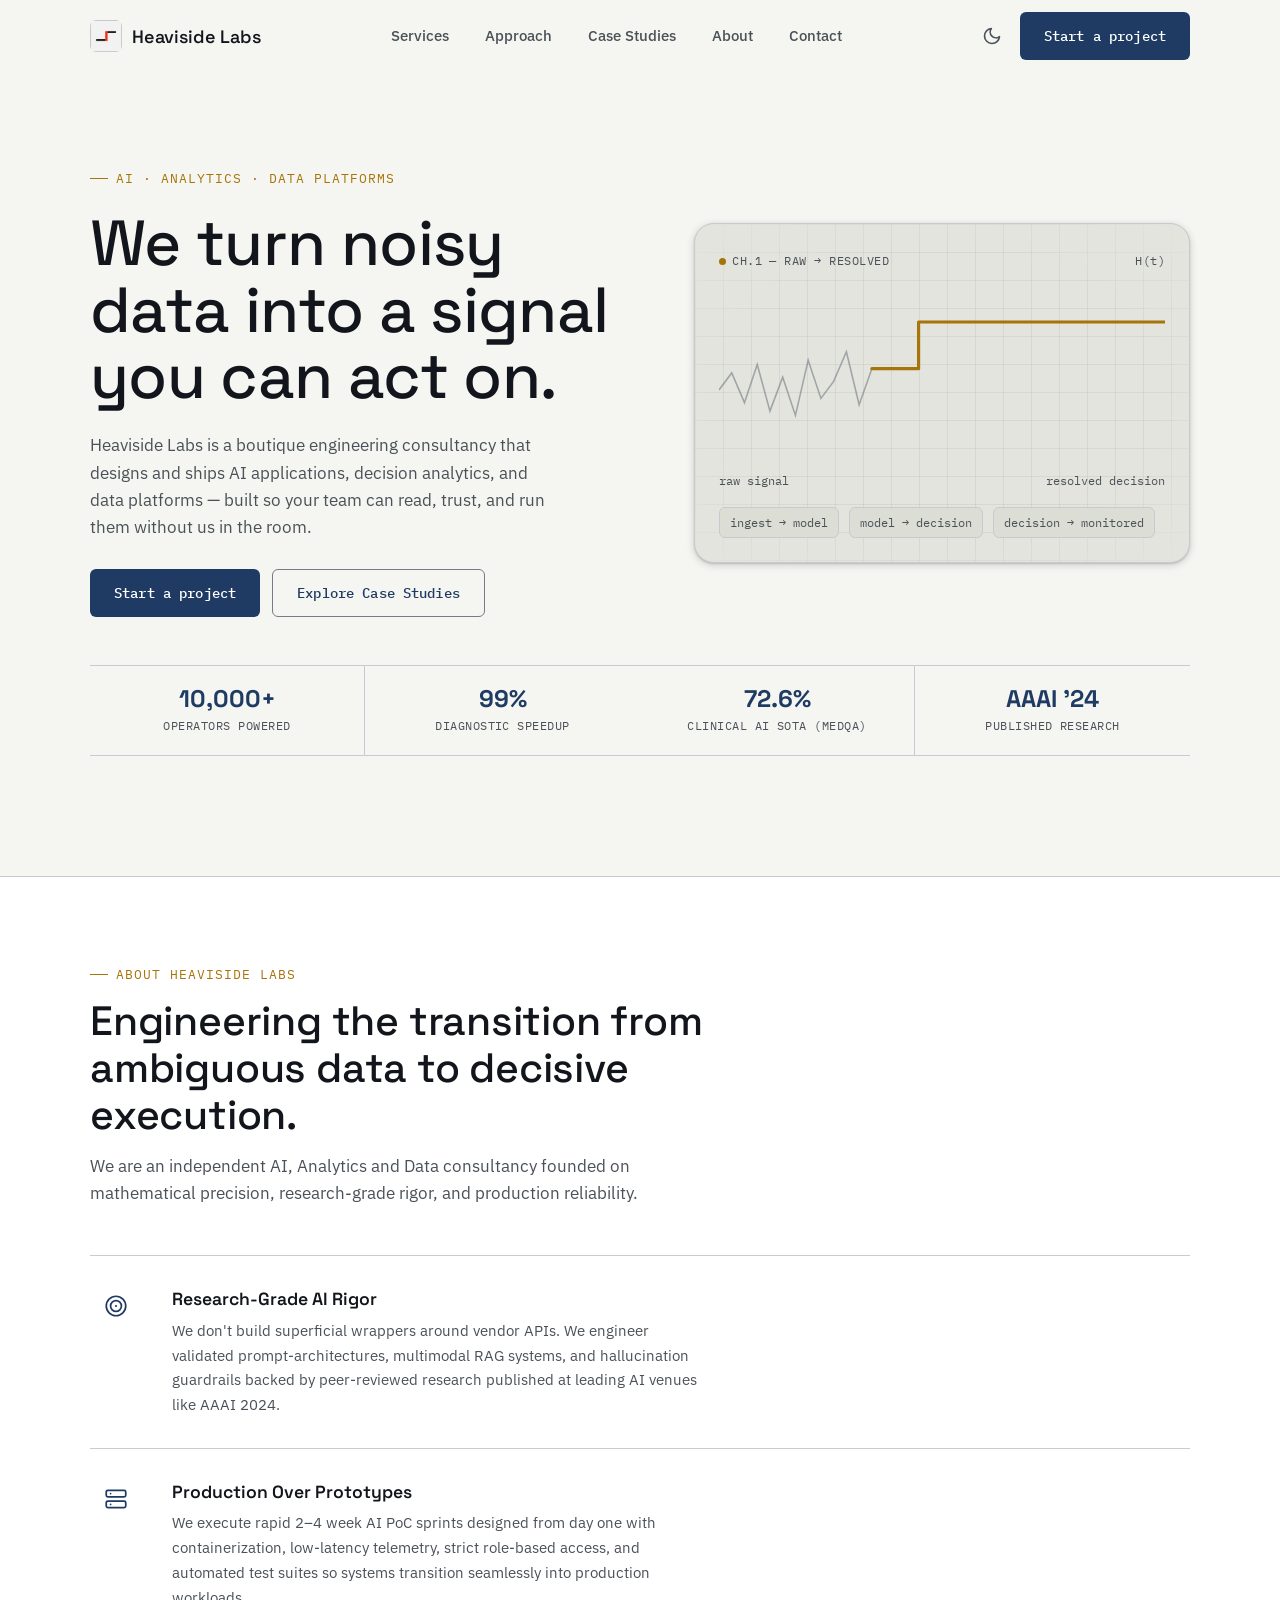
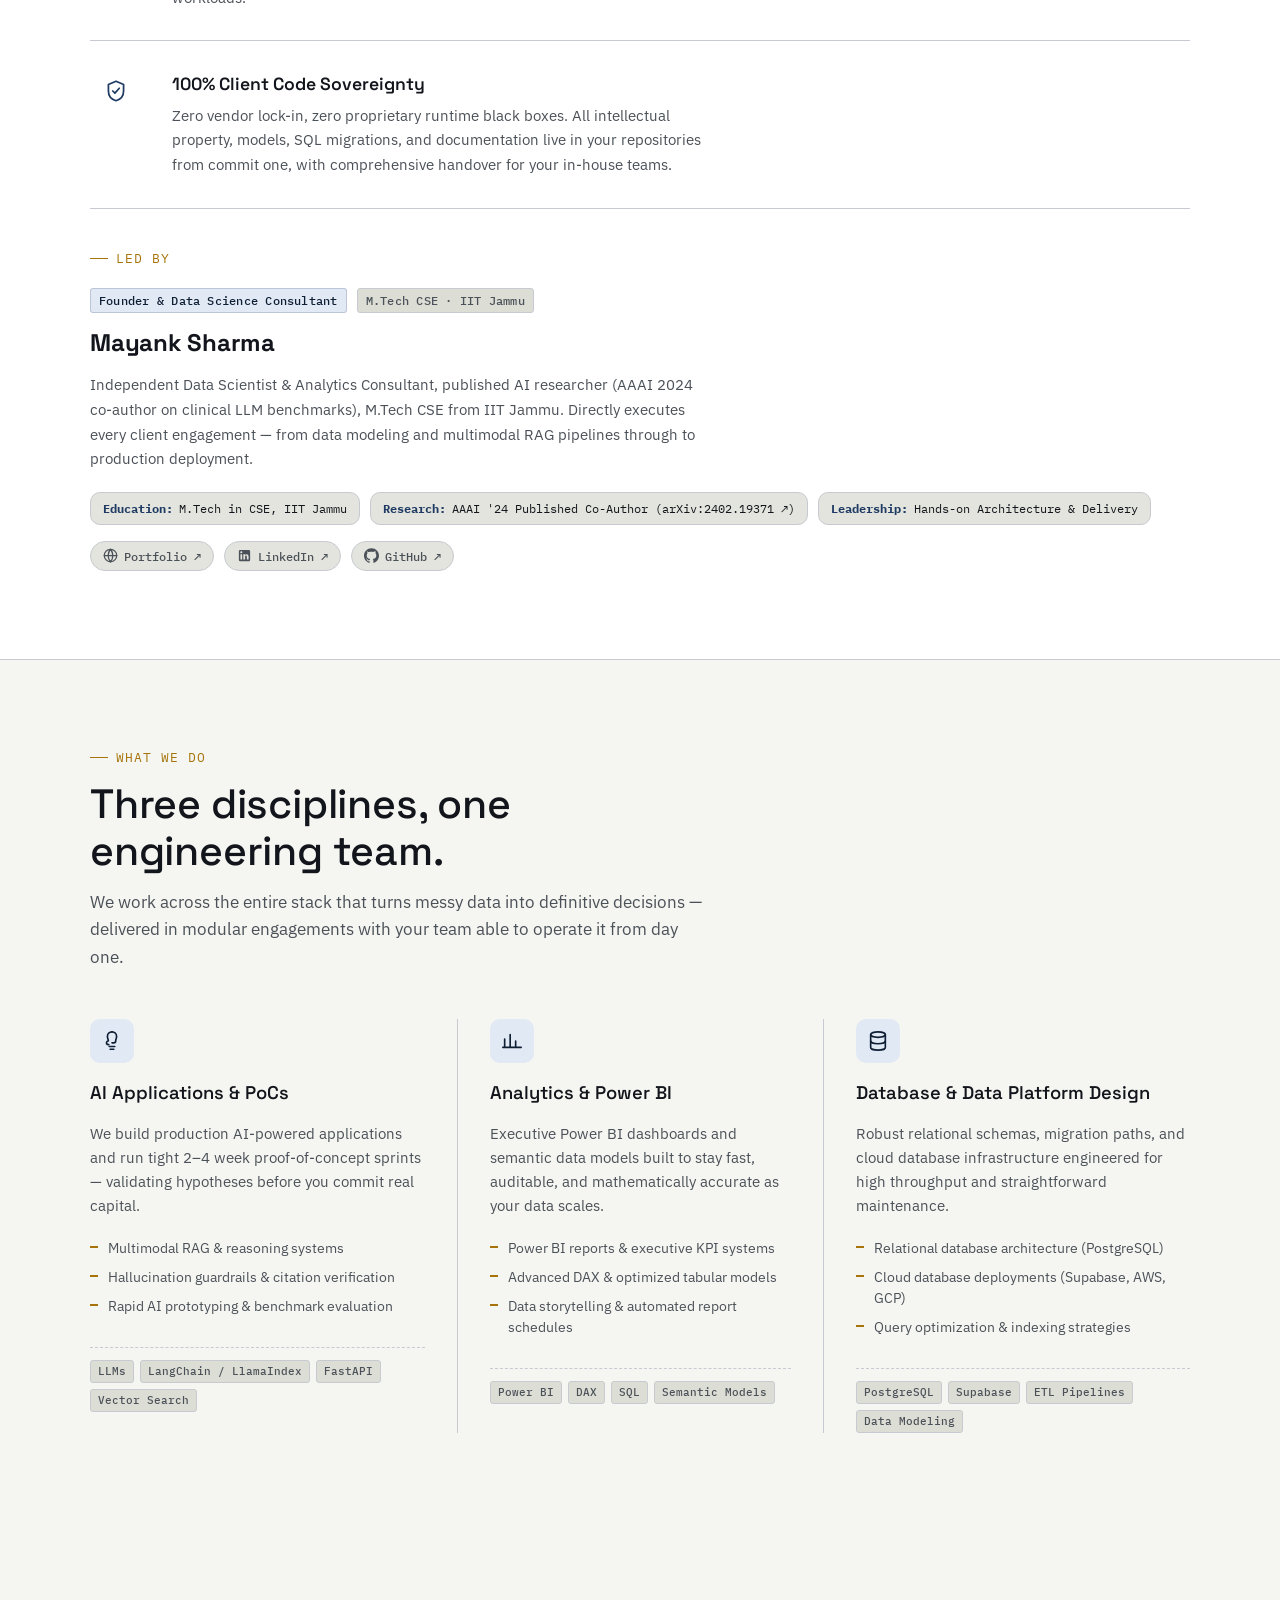
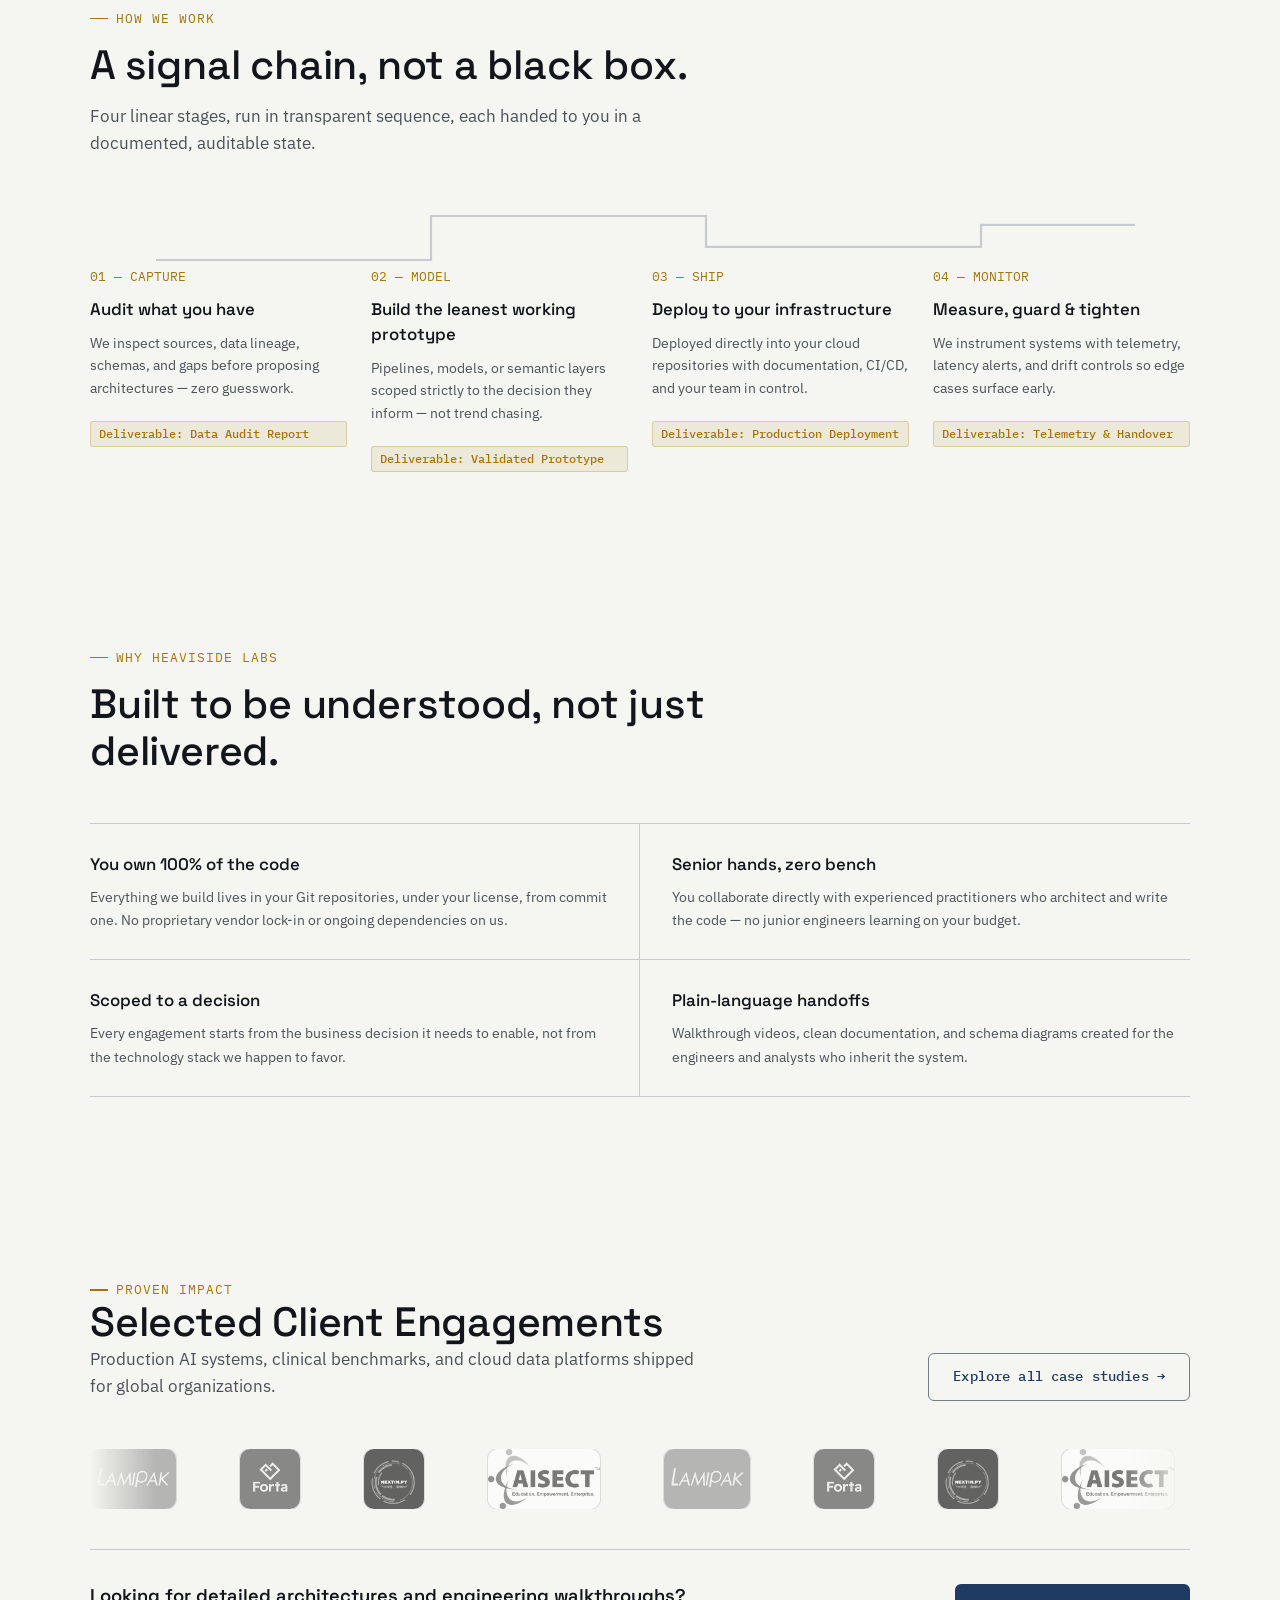
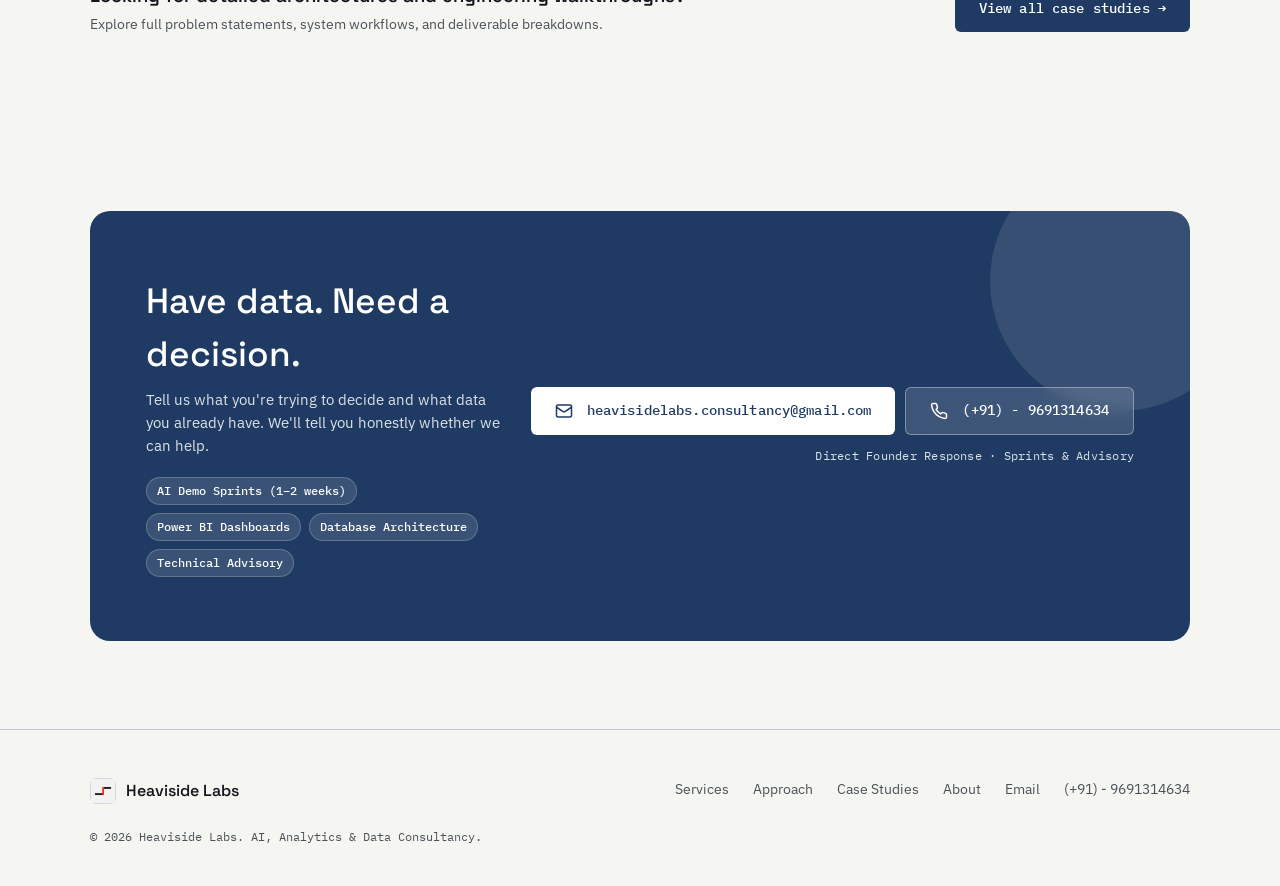
==== commit f6c1d844: "updated business logo. fixed client logos in case-studies. removed profile photo from about section" ====
--- a/index.html
+++ b/index.html
@@ -8,7 +8,7 @@
       name="description"
       content="Heaviside Labs builds production AI applications, decision analytics, and resilient data platforms — turning raw, noisy data into decisive signal your team can understand, own, and run."
     />
-    <link rel="icon" href="assets/favicon.svg" type="image/svg+xml" />
+    <link rel="icon" href="assets/heaviside-labs-favicon.png" type="image/png" />
     <link rel="preconnect" href="https://fonts.googleapis.com" />
     <link rel="preconnect" href="https://fonts.gstatic.com" crossorigin />
     <link
@@ -38,8 +38,15 @@
       <div class="wrap topbar-inner">
         <a class="brand" href="#top">
           <img
-            class="brand-mark"
-            src="assets/mark.svg"
+            class="brand-mark brand-mark-light"
+            src="assets/heaviside-labs-light.png"
+            alt=""
+            width="32"
+            height="32"
+          />
+          <img
+            class="brand-mark brand-mark-dark"
+            src="assets/heaviside-labs-favicon.png"
             alt=""
             width="32"
             height="32"
@@ -311,14 +318,6 @@
           <div class="founder-profile reveal">
             <span class="eyebrow">Led by</span>
             <div class="founder-row">
-              <div class="founder-avatar-wrap">
-                <img
-                  src="assets/profile.png"
-                  alt="Mayank Sharma - Founder &amp; Principal AI Consultant"
-                  class="founder-photo"
-                  loading="lazy"
-                />
-              </div>
               <div class="founder-info">
                 <div class="founder-badge-row">
                   <span class="client-tag"
@@ -328,16 +327,11 @@
                 </div>
                 <h3 class="founder-name">Mayank Sharma</h3>
                 <p class="founder-bio">
-                  Independent Data Scientist & Analytics Consultant, published AI
-                  researcher (co-author of peer-reviewed paper at AAAI 2024 on
-                  clinical LLM benchmarks), and postgraduate alumnus of the Indian
-                  Institute of Technology (IIT Jammu) in Computer Science &amp;
-                  Engineering.
-                </p>
-                <p class="founder-bio">
-                  Directly executes all client engagements from data modeling and
-                  multimodal RAG pipelines through to enterprise database
-                  architecture and production deployment.
+                  Independent Data Scientist &amp; Analytics Consultant, published
+                  AI researcher (AAAI 2024 co-author on clinical LLM benchmarks),
+                  M.Tech CSE from IIT Jammu. Directly executes every client
+                  engagement — from data modeling and multimodal RAG pipelines
+                  through to production deployment.
                 </p>
                 <div class="founder-credentials-row">
                 <div class="founder-cred-chip">
@@ -362,6 +356,28 @@
               </div>
 
               <div class="founder-social-links">
+                <a
+                  class="founder-link-btn"
+                  href="https://www.hellomayank.in/"
+                  target="_blank"
+                  rel="noopener noreferrer"
+                  title="Personal Portfolio"
+                >
+                  <svg
+                    viewBox="0 0 24 24"
+                    width="15"
+                    height="15"
+                    fill="none"
+                    stroke="currentColor"
+                    stroke-width="2"
+                    stroke-linecap="round"
+                    stroke-linejoin="round"
+                  >
+                    <circle cx="12" cy="12" r="10" />
+                    <path d="M2 12h20M12 2a15.3 15.3 0 0 1 0 20 15.3 15.3 0 0 1 0-20Z" />
+                  </svg>
+                  <span>Portfolio &nearr;</span>
+                </a>
                 <a
                   class="founder-link-btn"
                   href="https://www.linkedin.com/in/mayank-sharma-924615405/"
@@ -843,8 +859,15 @@
         <div class="footer-grid">
           <a class="footer-brand" href="#top">
             <img
-              class="brand-mark"
-              src="assets/mark.svg"
+              class="brand-mark brand-mark-light"
+              src="assets/heaviside-labs-light.png"
+              alt=""
+              width="26"
+              height="26"
+            />
+            <img
+              class="brand-mark brand-mark-dark"
+              src="assets/heaviside-labs-favicon.png"
               alt=""
               width="26"
               height="26"
--- a/style.css
+++ b/style.css
@@ -396,6 +396,15 @@
 }
 .brand { display: flex; align-items: center; gap: 10px; text-decoration: none; min-width: 0; }
 .brand-mark { width: 32px; height: 32px; border-radius: var(--shape-sm); flex-shrink: 0; }
+.brand-mark-dark { display: none; }
+:root:not([data-theme="light"]) {
+  @media (prefers-color-scheme: dark) {
+    .brand-mark-light { display: none; }
+    .brand-mark-dark { display: inline-block; }
+  }
+}
+:root[data-theme="dark"] .brand-mark-light { display: none; }
+:root[data-theme="dark"] .brand-mark-dark { display: inline-block; }
 .brand-name {
   font-family: var(--font-display);
   font-weight: 550;
@@ -650,47 +659,6 @@
   grid-template-columns: 1fr;
   gap: 24px;
 }
-@media (min-width: 768px) {
-  .founder-row {
-    grid-template-columns: auto 1fr;
-    gap: 32px;
-    align-items: start;
-  }
-}
-@media (max-width: 640px) {
-  .founder-avatar-wrap {
-    justify-content: flex-start;
-  }
-}
-
-.founder-avatar-wrap {
-  display: flex;
-  justify-content: center;
-  align-items: flex-start;
-}
-
-.founder-photo {
-  width: 90px;
-  height: 90px;
-  border-radius: var(--shape-xl);
-  object-fit: cover;
-  object-position: center top;
-  border: 2px solid var(--md-primary);
-  box-shadow: 0 6px 20px color-mix(in srgb, var(--md-primary) 22%, transparent);
-  transition: transform 0.3s var(--motion-standard), box-shadow 0.3s var(--motion-standard);
-}
-.founder-photo:hover {
-  transform: scale(1.03);
-  box-shadow: 0 8px 24px color-mix(in srgb, var(--md-primary) 35%, transparent);
-}
-
-@media (min-width: 768px) {
-  .founder-photo {
-    width: 115px;
-    height: 115px;
-    border-radius: 24px;
-  }
-}
 
 .founder-info {
   display: flex;
@@ -1081,8 +1049,8 @@
 }
 
 .client-logo-frame {
-  width: 64px;
   height: 64px;
+  min-width: 64px;
   border-radius: var(--shape-md);
   display: flex;
   align-items: center;
@@ -1093,13 +1061,14 @@
 }
 
 .client-logo-frame.large {
-  width: 68px;
   height: 68px;
+  min-width: 68px;
 }
 
 .client-logo-frame img {
-  width: 100%;
   height: 100%;
+  width: auto;
+  max-width: none;
   object-fit: contain;
 }
 
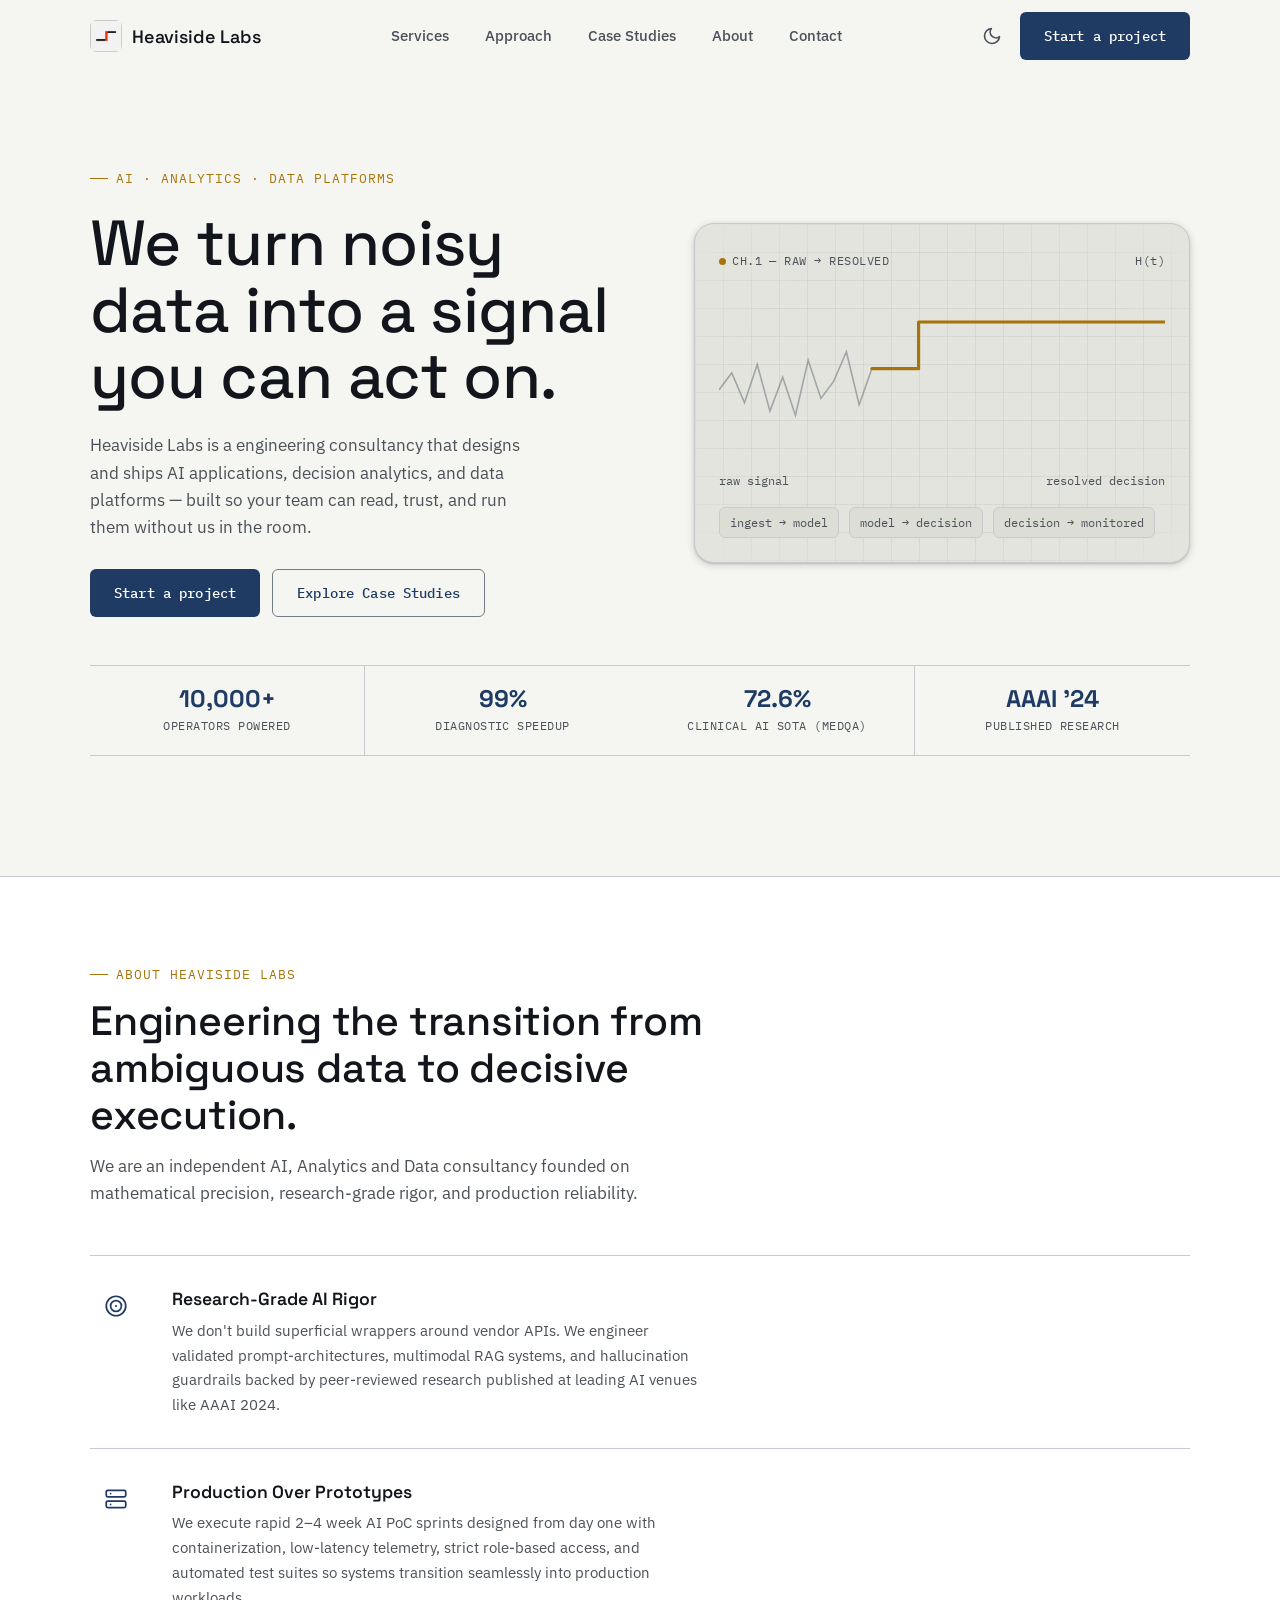
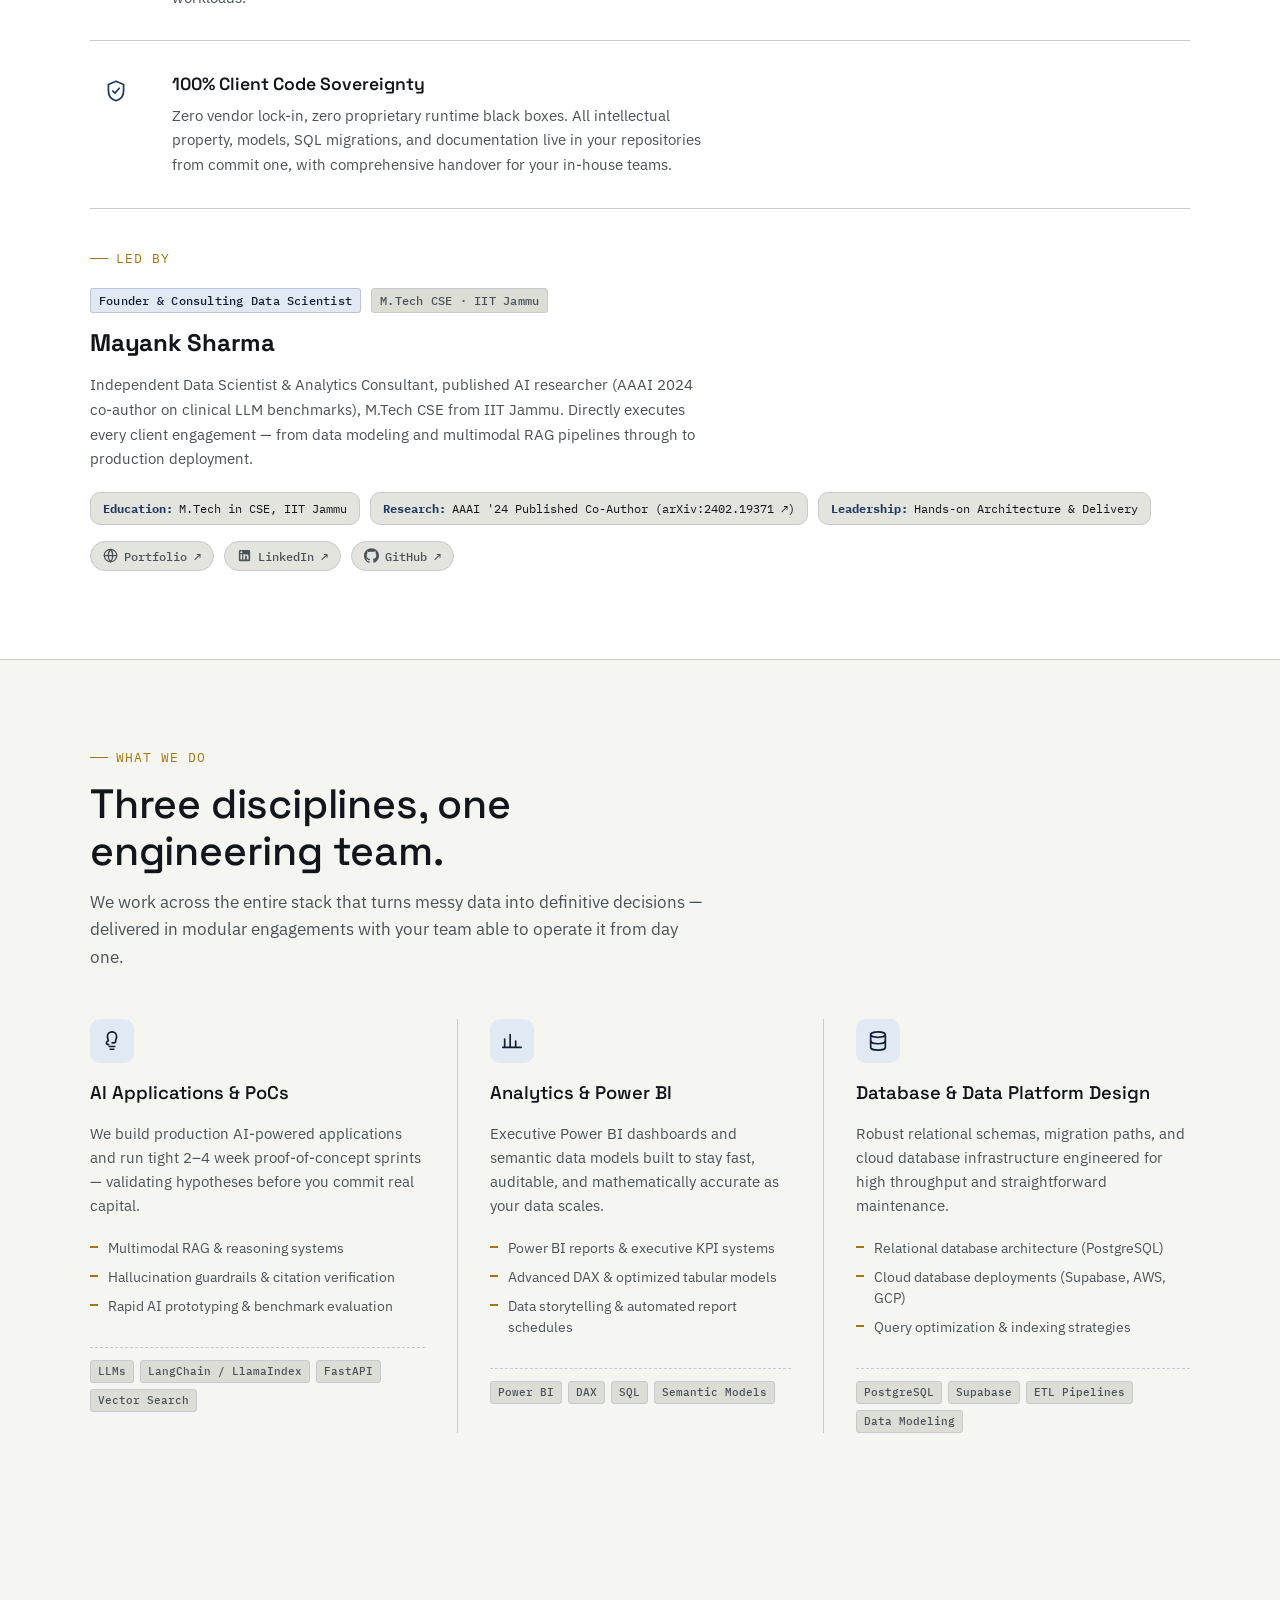
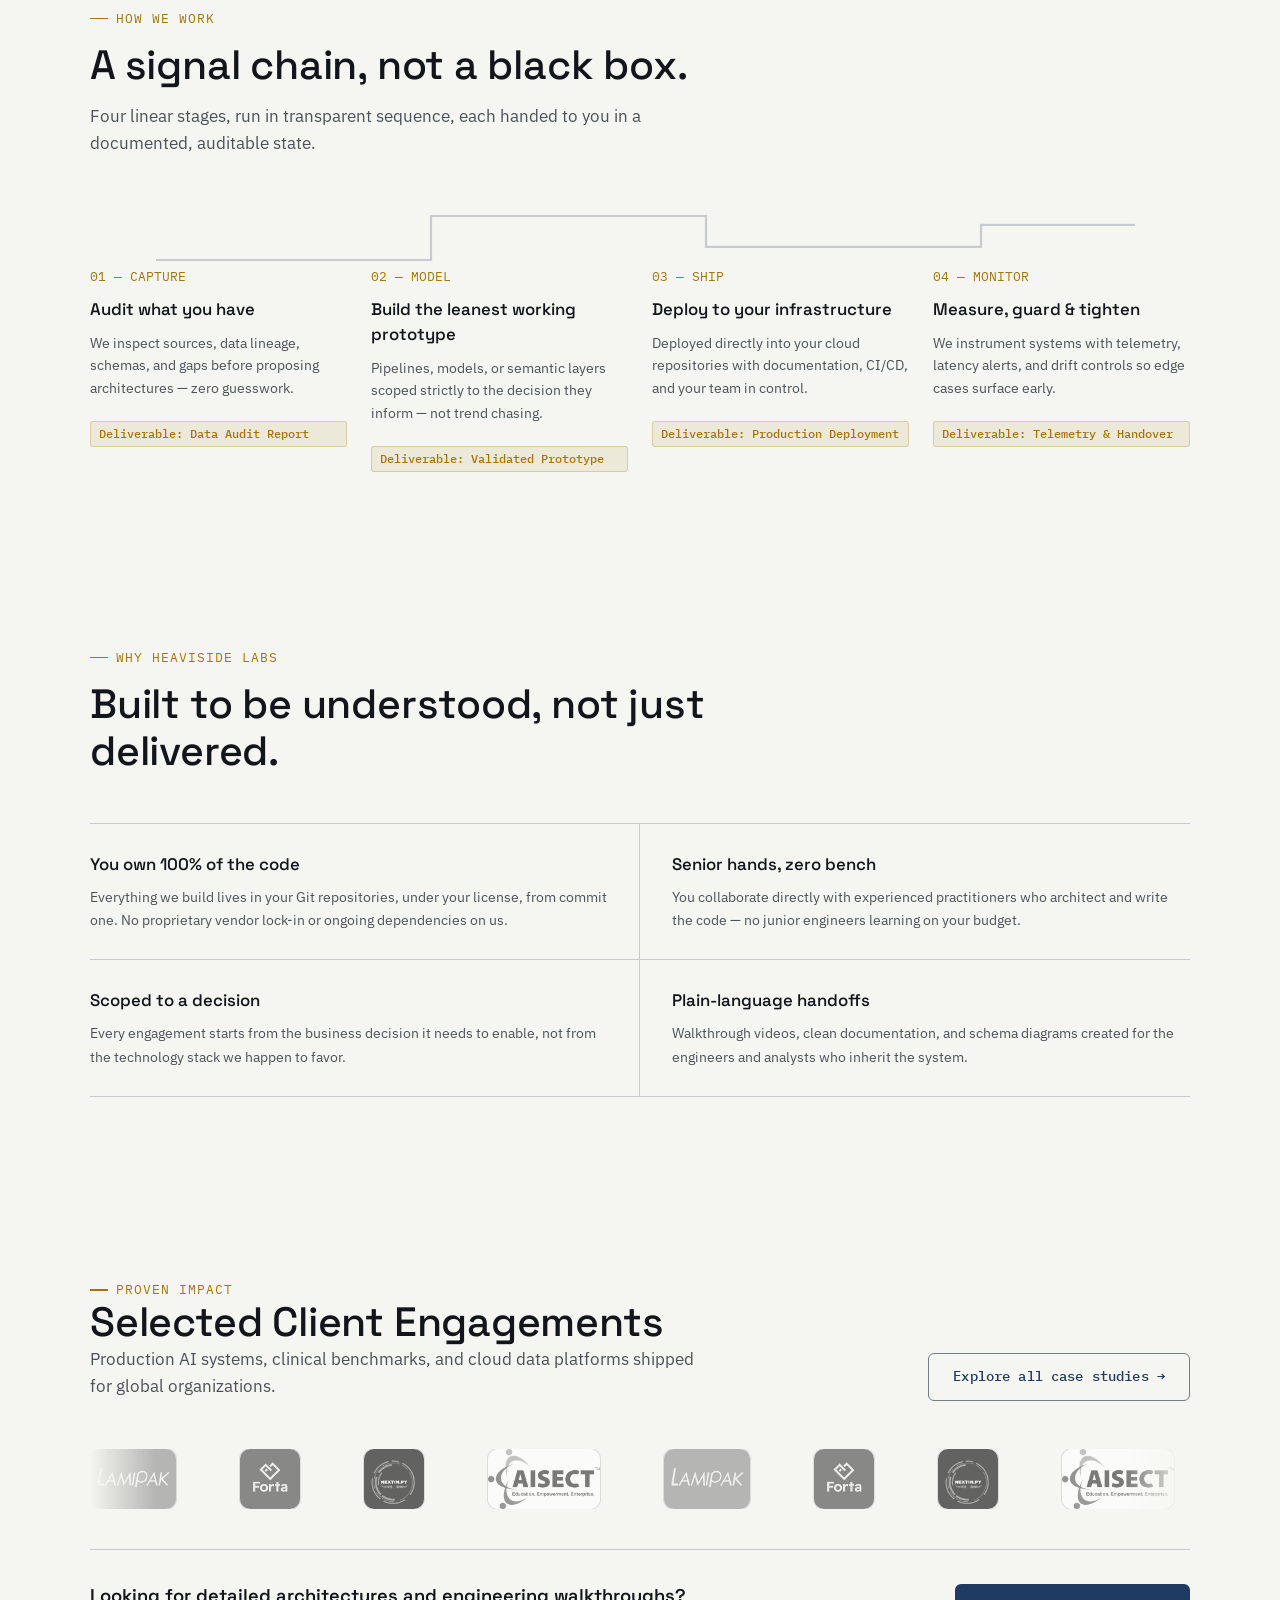
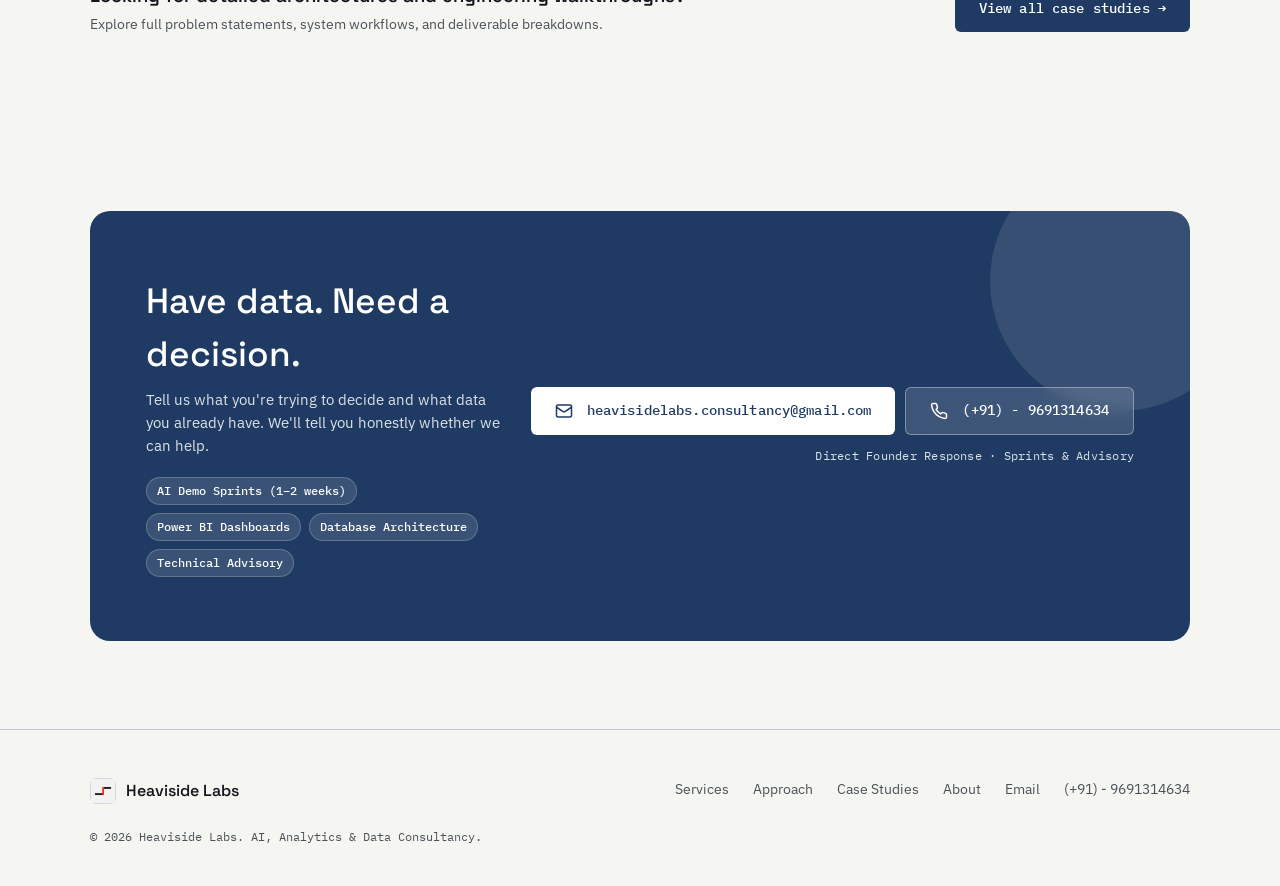
==== commit 79a85c77: "updated index page" ====
--- a/index.html
+++ b/index.html
@@ -8,7 +8,11 @@
       name="description"
       content="Heaviside Labs builds production AI applications, decision analytics, and resilient data platforms — turning raw, noisy data into decisive signal your team can understand, own, and run."
     />
-    <link rel="icon" href="assets/heaviside-labs-favicon.png" type="image/png" />
+    <link
+      rel="icon"
+      href="assets/heaviside-labs-favicon.png"
+      type="image/png"
+    />
     <link rel="preconnect" href="https://fonts.googleapis.com" />
     <link rel="preconnect" href="https://fonts.gstatic.com" crossorigin />
     <link
@@ -18,14 +22,20 @@
     <link rel="stylesheet" href="style.css" />
     <link rel="canonical" href="https://heavisidelabs.in/" />
     <meta property="og:type" content="website" />
-    <meta property="og:title" content="Heaviside Labs — AI, Analytics &amp; Data Consultancy" />
+    <meta
+      property="og:title"
+      content="Heaviside Labs — AI, Analytics &amp; Data Consultancy"
+    />
     <meta
       property="og:description"
       content="Heaviside Labs builds production AI applications, decision analytics, and resilient data platforms — turning raw, noisy data into decisive signal your team can understand, own, and run."
     />
     <meta property="og:url" content="https://heavisidelabs.in/" />
     <meta name="twitter:card" content="summary" />
-    <meta name="twitter:title" content="Heaviside Labs — AI, Analytics &amp; Data Consultancy" />
+    <meta
+      name="twitter:title"
+      content="Heaviside Labs — AI, Analytics &amp; Data Consultancy"
+    />
     <meta
       name="twitter:description"
       content="Heaviside Labs builds production AI applications, decision analytics, and resilient data platforms."
@@ -123,7 +133,9 @@
           <div class="mobile-menu-inner">
             <a class="mobile-menu-link" href="#services">Services</a>
             <a class="mobile-menu-link" href="#approach">Approach</a>
-            <a class="mobile-menu-link" href="case-studies.html">Case Studies</a>
+            <a class="mobile-menu-link" href="case-studies.html"
+              >Case Studies</a
+            >
             <a class="mobile-menu-link" href="#about">About</a>
             <a class="mobile-menu-link" href="#contact">Contact</a>
             <a class="btn btn-filled" href="#contact"
@@ -144,10 +156,9 @@
               We turn noisy data into a signal you can act on.
             </h1>
             <p class="body-l">
-              Heaviside Labs is a boutique engineering consultancy that designs
-              and ships AI applications, decision analytics, and data platforms
-              — built so your team can read, trust, and run them without us in
-              the room.
+              Heaviside Labs is a engineering consultancy that designs and ships
+              AI applications, decision analytics, and data platforms — built so
+              your team can read, trust, and run them without us in the room.
             </p>
             <div class="hero-actions">
               <a class="btn btn-filled" href="#contact"
@@ -246,7 +257,13 @@
                 >
                   <circle cx="12" cy="12" r="9" />
                   <circle cx="12" cy="12" r="5" />
-                  <circle cx="12" cy="12" r="1" fill="currentColor" stroke="none" />
+                  <circle
+                    cx="12"
+                    cy="12"
+                    r="1"
+                    fill="currentColor"
+                    stroke="none"
+                  />
                 </svg>
               </div>
               <div class="pillar-content">
@@ -254,9 +271,8 @@
                 <p>
                   We don't build superficial wrappers around vendor APIs. We
                   engineer validated prompt-architectures, multimodal RAG
-                  systems, and hallucination guardrails backed by
-                  peer-reviewed research published at leading AI venues like
-                  AAAI 2024.
+                  systems, and hallucination guardrails backed by peer-reviewed
+                  research published at leading AI venues like AAAI 2024.
                 </p>
               </div>
             </div>
@@ -273,15 +289,27 @@
                 >
                   <rect x="3" y="4" width="18" height="6" rx="1.5" />
                   <rect x="3" y="14" width="18" height="6" rx="1.5" />
-                  <circle cx="7" cy="7" r="0.8" fill="currentColor" stroke="none" />
-                  <circle cx="7" cy="17" r="0.8" fill="currentColor" stroke="none" />
+                  <circle
+                    cx="7"
+                    cy="7"
+                    r="0.8"
+                    fill="currentColor"
+                    stroke="none"
+                  />
+                  <circle
+                    cx="7"
+                    cy="17"
+                    r="0.8"
+                    fill="currentColor"
+                    stroke="none"
+                  />
                 </svg>
               </div>
               <div class="pillar-content">
                 <h4>Production Over Prototypes</h4>
                 <p>
-                  We execute rapid 2–4 week AI PoC sprints designed from day
-                  one with containerization, low-latency telemetry, strict
+                  We execute rapid 2–4 week AI PoC sprints designed from day one
+                  with containerization, low-latency telemetry, strict
                   role-based access, and automated test suites so systems
                   transition seamlessly into production workloads.
                 </p>
@@ -305,10 +333,10 @@
               <div class="pillar-content">
                 <h4>100% Client Code Sovereignty</h4>
                 <p>
-                  Zero vendor lock-in, zero proprietary runtime black boxes.
-                  All intellectual property, models, SQL migrations, and
-                  documentation live in your repositories from commit one,
-                  with comprehensive handover for your in-house teams.
+                  Zero vendor lock-in, zero proprietary runtime black boxes. All
+                  intellectual property, models, SQL migrations, and
+                  documentation live in your repositories from commit one, with
+                  comprehensive handover for your in-house teams.
                 </p>
               </div>
             </div>
@@ -321,101 +349,103 @@
               <div class="founder-info">
                 <div class="founder-badge-row">
                   <span class="client-tag"
-                    >Founder &amp; Data Science Consultant</span
+                    >Founder &amp; Consulting Data Scientist</span
                   >
                   <span class="client-loc">M.Tech CSE · IIT Jammu</span>
                 </div>
                 <h3 class="founder-name">Mayank Sharma</h3>
                 <p class="founder-bio">
-                  Independent Data Scientist &amp; Analytics Consultant, published
-                  AI researcher (AAAI 2024 co-author on clinical LLM benchmarks),
-                  M.Tech CSE from IIT Jammu. Directly executes every client
-                  engagement — from data modeling and multimodal RAG pipelines
-                  through to production deployment.
+                  Independent Data Scientist &amp; Analytics Consultant,
+                  published AI researcher (AAAI 2024 co-author on clinical LLM
+                  benchmarks), M.Tech CSE from IIT Jammu. Directly executes
+                  every client engagement — from data modeling and multimodal
+                  RAG pipelines through to production deployment.
                 </p>
                 <div class="founder-credentials-row">
-                <div class="founder-cred-chip">
-                  <span class="cred-label">Education:</span> M.Tech in CSE, IIT
-                  Jammu
+                  <div class="founder-cred-chip">
+                    <span class="cred-label">Education:</span> M.Tech in CSE,
+                    IIT Jammu
+                  </div>
+                  <a
+                    class="founder-cred-chip"
+                    href="https://arxiv.org/abs/2402.19371"
+                    target="_blank"
+                    rel="noopener noreferrer"
+                    style="text-decoration: none"
+                    title="Read research paper on arXiv (arXiv:2402.19371)"
+                  >
+                    <span class="cred-label">Research:</span> AAAI '24 Published
+                    Co-Author (arXiv:2402.19371 &nearr;)
+                  </a>
+                  <div class="founder-cred-chip">
+                    <span class="cred-label">Leadership:</span> Hands-on
+                    Architecture &amp; Delivery
+                  </div>
                 </div>
-                <a
-                  class="founder-cred-chip"
-                  href="https://arxiv.org/abs/2402.19371"
-                  target="_blank"
-                  rel="noopener noreferrer"
-                  style="text-decoration: none"
-                  title="Read research paper on arXiv (arXiv:2402.19371)"
-                >
-                  <span class="cred-label">Research:</span> AAAI '24 Published
-                  Co-Author (arXiv:2402.19371 &nearr;)
-                </a>
-                <div class="founder-cred-chip">
-                  <span class="cred-label">Leadership:</span> Hands-on
-                  Architecture &amp; Delivery
-                </div>
-              </div>
-
-              <div class="founder-social-links">
-                <a
-                  class="founder-link-btn"
-                  href="https://www.hellomayank.in/"
-                  target="_blank"
-                  rel="noopener noreferrer"
-                  title="Personal Portfolio"
-                >
-                  <svg
-                    viewBox="0 0 24 24"
-                    width="15"
-                    height="15"
-                    fill="none"
-                    stroke="currentColor"
-                    stroke-width="2"
-                    stroke-linecap="round"
-                    stroke-linejoin="round"
+
+                <div class="founder-social-links">
+                  <a
+                    class="founder-link-btn"
+                    href="https://www.hellomayank.in/"
+                    target="_blank"
+                    rel="noopener noreferrer"
+                    title="Personal Portfolio"
                   >
-                    <circle cx="12" cy="12" r="10" />
-                    <path d="M2 12h20M12 2a15.3 15.3 0 0 1 0 20 15.3 15.3 0 0 1 0-20Z" />
-                  </svg>
-                  <span>Portfolio &nearr;</span>
-                </a>
-                <a
-                  class="founder-link-btn"
-                  href="https://www.linkedin.com/in/mayank-sharma-924615405/"
-                  target="_blank"
-                  rel="noopener noreferrer"
-                  title="LinkedIn Profile"
-                >
-                  <svg
-                    viewBox="0 0 24 24"
-                    width="15"
-                    height="15"
-                    fill="currentColor"
+                    <svg
+                      viewBox="0 0 24 24"
+                      width="15"
+                      height="15"
+                      fill="none"
+                      stroke="currentColor"
+                      stroke-width="2"
+                      stroke-linecap="round"
+                      stroke-linejoin="round"
+                    >
+                      <circle cx="12" cy="12" r="10" />
+                      <path
+                        d="M2 12h20M12 2a15.3 15.3 0 0 1 0 20 15.3 15.3 0 0 1 0-20Z"
+                      />
+                    </svg>
+                    <span>Portfolio &nearr;</span>
+                  </a>
+                  <a
+                    class="founder-link-btn"
+                    href="https://www.linkedin.com/in/mayank-sharma-924615405/"
+                    target="_blank"
+                    rel="noopener noreferrer"
+                    title="LinkedIn Profile"
                   >
-                    <path
-                      d="M19 3a2 2 0 0 1 2 2v14a2 2 0 0 1-2 2H5a2 2 0 0 1-2-2V5a2 2 0 0 1 2-2h14m-.5 15.5v-5.3a3.26 3.26 0 0 0-3.26-3.26c-.85 0-1.84.52-2.28 1.3v-1.11h-2.79v8.37h2.79v-4.93c0-.77.62-1.4 1.39-1.4a1.4 1.4 0 0 1 1.4 1.4v4.93h2.75M6.88 8.56a1.68 1.68 0 0 0 1.68-1.68c0-.93-.75-1.69-1.68-1.69a1.69 1.69 0 0 0-1.69 1.69c0 .93.76 1.68 1.69 1.68m1.39 9.94v-8.37H5.5v8.37h2.77z"
-                    />
-                  </svg>
-                  <span>LinkedIn &nearr;</span>
-                </a>
-                <a
-                  class="founder-link-btn"
-                  href="https://github.com/mayank1101"
-                  target="_blank"
-                  rel="noopener noreferrer"
-                  title="GitHub Profile"
-                >
-                  <svg
-                    viewBox="0 0 24 24"
-                    width="15"
-                    height="15"
-                    fill="currentColor"
+                    <svg
+                      viewBox="0 0 24 24"
+                      width="15"
+                      height="15"
+                      fill="currentColor"
+                    >
+                      <path
+                        d="M19 3a2 2 0 0 1 2 2v14a2 2 0 0 1-2 2H5a2 2 0 0 1-2-2V5a2 2 0 0 1 2-2h14m-.5 15.5v-5.3a3.26 3.26 0 0 0-3.26-3.26c-.85 0-1.84.52-2.28 1.3v-1.11h-2.79v8.37h2.79v-4.93c0-.77.62-1.4 1.39-1.4a1.4 1.4 0 0 1 1.4 1.4v4.93h2.75M6.88 8.56a1.68 1.68 0 0 0 1.68-1.68c0-.93-.75-1.69-1.68-1.69a1.69 1.69 0 0 0-1.69 1.69c0 .93.76 1.68 1.69 1.68m1.39 9.94v-8.37H5.5v8.37h2.77z"
+                      />
+                    </svg>
+                    <span>LinkedIn &nearr;</span>
+                  </a>
+                  <a
+                    class="founder-link-btn"
+                    href="https://github.com/mayank1101"
+                    target="_blank"
+                    rel="noopener noreferrer"
+                    title="GitHub Profile"
                   >
-                    <path
-                      d="M12 .297c-6.63 0-12 5.373-12 12 0 5.303 3.438 9.8 8.205 11.385.6.113.82-.258.82-.577 0-.285-.01-1.04-.015-2.04-3.338.724-4.042-1.61-4.042-1.61-.546-1.385-1.333-1.754-1.333-1.754-1.089-.744.083-.729.083-.729 1.205.084 1.839 1.237 1.839 1.237 1.07 1.834 2.807 1.304 3.492.997.107-.775.418-1.305.762-1.605-2.665-.3-5.466-1.332-5.466-5.93 0-1.31.469-2.381 1.236-3.221-.124-.303-.535-1.524.117-3.176 0 0 1.008-.322 3.301 1.23.957-.266 1.983-.399 3.003-.404 1.02.005 2.047.138 3.006.404 2.291-1.552 3.297-1.23 3.297-1.23.653 1.653.242 2.874.118 3.176.77.84 1.235 1.911 1.235 3.221 0 4.609-2.807 5.625-5.479 5.921.43.372.823 1.102.823 2.222 0 1.606-.014 2.898-.014 3.293 0 .322.216.694.825.576C20.565 22.092 24 17.592 24 12.297c0-6.627-5.373-12-12-12"
-                    />
-                  </svg>
-                  <span>GitHub &nearr;</span>
-                </a>
+                    <svg
+                      viewBox="0 0 24 24"
+                      width="15"
+                      height="15"
+                      fill="currentColor"
+                    >
+                      <path
+                        d="M12 .297c-6.63 0-12 5.373-12 12 0 5.303 3.438 9.8 8.205 11.385.6.113.82-.258.82-.577 0-.285-.01-1.04-.015-2.04-3.338.724-4.042-1.61-4.042-1.61-.546-1.385-1.333-1.754-1.333-1.754-1.089-.744.083-.729.083-.729 1.205.084 1.839 1.237 1.839 1.237 1.07 1.834 2.807 1.304 3.492.997.107-.775.418-1.305.762-1.605-2.665-.3-5.466-1.332-5.466-5.93 0-1.31.469-2.381 1.236-3.221-.124-.303-.535-1.524.117-3.176 0 0 1.008-.322 3.301 1.23.957-.266 1.983-.399 3.003-.404 1.02.005 2.047.138 3.006.404 2.291-1.552 3.297-1.23 3.297-1.23.653 1.653.242 2.874.118 3.176.77.84 1.235 1.911 1.235 3.221 0 4.609-2.807 5.625-5.479 5.921.43.372.823 1.102.823 2.222 0 1.606-.014 2.898-.014 3.293 0 .322.216.694.825.576C20.565 22.092 24 17.592 24 12.297c0-6.627-5.373-12-12-12"
+                      />
+                    </svg>
+                    <span>GitHub &nearr;</span>
+                  </a>
                 </div>
               </div>
             </div>
@@ -687,16 +717,29 @@
           </div>
 
           <!-- Client Logo Marquee -->
-          <div class="logo-marquee reveal" role="region" aria-label="Client companies">
+          <div
+            class="logo-marquee reveal"
+            role="region"
+            aria-label="Client companies"
+          >
             <div class="logo-marquee-track">
               <a class="logo-marquee-logo" href="case-studies.html#lamipak">
                 <img src="assets/clients/lamipak-logo.png" alt="Lamipak logo" />
               </a>
-              <a class="logo-marquee-logo" href="case-studies.html#forta-health">
-                <img src="assets/clients/forta-health-logo.png" alt="Forta Health logo" />
+              <a
+                class="logo-marquee-logo"
+                href="case-studies.html#forta-health"
+              >
+                <img
+                  src="assets/clients/forta-health-logo.png"
+                  alt="Forta Health logo"
+                />
               </a>
               <a class="logo-marquee-logo" href="case-studies.html#nextinpy">
-                <img src="assets/clients/nextinpy-logo.png" alt="Nextin.py logo" />
+                <img
+                  src="assets/clients/nextinpy-logo.png"
+                  alt="Nextin.py logo"
+                />
               </a>
               <a class="logo-marquee-logo" href="case-studies.html#aisect">
                 <img src="assets/clients/aisect-logo.png" alt="AISECT logo" />
@@ -704,11 +747,20 @@
               <a class="logo-marquee-logo" href="case-studies.html#lamipak">
                 <img src="assets/clients/lamipak-logo.png" alt="Lamipak logo" />
               </a>
-              <a class="logo-marquee-logo" href="case-studies.html#forta-health">
-                <img src="assets/clients/forta-health-logo.png" alt="Forta Health logo" />
+              <a
+                class="logo-marquee-logo"
+                href="case-studies.html#forta-health"
+              >
+                <img
+                  src="assets/clients/forta-health-logo.png"
+                  alt="Forta Health logo"
+                />
               </a>
               <a class="logo-marquee-logo" href="case-studies.html#nextinpy">
-                <img src="assets/clients/nextinpy-logo.png" alt="Nextin.py logo" />
+                <img
+                  src="assets/clients/nextinpy-logo.png"
+                  alt="Nextin.py logo"
+                />
               </a>
               <a class="logo-marquee-logo" href="case-studies.html#aisect">
                 <img src="assets/clients/aisect-logo.png" alt="AISECT logo" />
@@ -716,49 +768,118 @@
               <a class="logo-marquee-logo" href="case-studies.html#lamipak">
                 <img src="assets/clients/lamipak-logo.png" alt="Lamipak logo" />
               </a>
-              <a class="logo-marquee-logo" href="case-studies.html#forta-health">
-                <img src="assets/clients/forta-health-logo.png" alt="Forta Health logo" />
+              <a
+                class="logo-marquee-logo"
+                href="case-studies.html#forta-health"
+              >
+                <img
+                  src="assets/clients/forta-health-logo.png"
+                  alt="Forta Health logo"
+                />
               </a>
               <a class="logo-marquee-logo" href="case-studies.html#nextinpy">
-                <img src="assets/clients/nextinpy-logo.png" alt="Nextin.py logo" />
+                <img
+                  src="assets/clients/nextinpy-logo.png"
+                  alt="Nextin.py logo"
+                />
               </a>
               <a class="logo-marquee-logo" href="case-studies.html#aisect">
                 <img src="assets/clients/aisect-logo.png" alt="AISECT logo" />
               </a>
-              <a class="logo-marquee-logo" href="case-studies.html#lamipak" aria-hidden="true" tabindex="-1">
+              <a
+                class="logo-marquee-logo"
+                href="case-studies.html#lamipak"
+                aria-hidden="true"
+                tabindex="-1"
+              >
                 <img src="assets/clients/lamipak-logo.png" alt="" />
               </a>
-              <a class="logo-marquee-logo" href="case-studies.html#forta-health" aria-hidden="true" tabindex="-1">
+              <a
+                class="logo-marquee-logo"
+                href="case-studies.html#forta-health"
+                aria-hidden="true"
+                tabindex="-1"
+              >
                 <img src="assets/clients/forta-health-logo.png" alt="" />
               </a>
-              <a class="logo-marquee-logo" href="case-studies.html#nextinpy" aria-hidden="true" tabindex="-1">
+              <a
+                class="logo-marquee-logo"
+                href="case-studies.html#nextinpy"
+                aria-hidden="true"
+                tabindex="-1"
+              >
                 <img src="assets/clients/nextinpy-logo.png" alt="" />
               </a>
-              <a class="logo-marquee-logo" href="case-studies.html#aisect" aria-hidden="true" tabindex="-1">
+              <a
+                class="logo-marquee-logo"
+                href="case-studies.html#aisect"
+                aria-hidden="true"
+                tabindex="-1"
+              >
                 <img src="assets/clients/aisect-logo.png" alt="" />
               </a>
-              <a class="logo-marquee-logo" href="case-studies.html#lamipak" aria-hidden="true" tabindex="-1">
+              <a
+                class="logo-marquee-logo"
+                href="case-studies.html#lamipak"
+                aria-hidden="true"
+                tabindex="-1"
+              >
                 <img src="assets/clients/lamipak-logo.png" alt="" />
               </a>
-              <a class="logo-marquee-logo" href="case-studies.html#forta-health" aria-hidden="true" tabindex="-1">
+              <a
+                class="logo-marquee-logo"
+                href="case-studies.html#forta-health"
+                aria-hidden="true"
+                tabindex="-1"
+              >
                 <img src="assets/clients/forta-health-logo.png" alt="" />
               </a>
-              <a class="logo-marquee-logo" href="case-studies.html#nextinpy" aria-hidden="true" tabindex="-1">
+              <a
+                class="logo-marquee-logo"
+                href="case-studies.html#nextinpy"
+                aria-hidden="true"
+                tabindex="-1"
+              >
                 <img src="assets/clients/nextinpy-logo.png" alt="" />
               </a>
-              <a class="logo-marquee-logo" href="case-studies.html#aisect" aria-hidden="true" tabindex="-1">
+              <a
+                class="logo-marquee-logo"
+                href="case-studies.html#aisect"
+                aria-hidden="true"
+                tabindex="-1"
+              >
                 <img src="assets/clients/aisect-logo.png" alt="" />
               </a>
-              <a class="logo-marquee-logo" href="case-studies.html#lamipak" aria-hidden="true" tabindex="-1">
+              <a
+                class="logo-marquee-logo"
+                href="case-studies.html#lamipak"
+                aria-hidden="true"
+                tabindex="-1"
+              >
                 <img src="assets/clients/lamipak-logo.png" alt="" />
               </a>
-              <a class="logo-marquee-logo" href="case-studies.html#forta-health" aria-hidden="true" tabindex="-1">
+              <a
+                class="logo-marquee-logo"
+                href="case-studies.html#forta-health"
+                aria-hidden="true"
+                tabindex="-1"
+              >
                 <img src="assets/clients/forta-health-logo.png" alt="" />
               </a>
-              <a class="logo-marquee-logo" href="case-studies.html#nextinpy" aria-hidden="true" tabindex="-1">
+              <a
+                class="logo-marquee-logo"
+                href="case-studies.html#nextinpy"
+                aria-hidden="true"
+                tabindex="-1"
+              >
                 <img src="assets/clients/nextinpy-logo.png" alt="" />
               </a>
-              <a class="logo-marquee-logo" href="case-studies.html#aisect" aria-hidden="true" tabindex="-1">
+              <a
+                class="logo-marquee-logo"
+                href="case-studies.html#aisect"
+                aria-hidden="true"
+                tabindex="-1"
+              >
                 <img src="assets/clients/aisect-logo.png" alt="" />
               </a>
             </div>
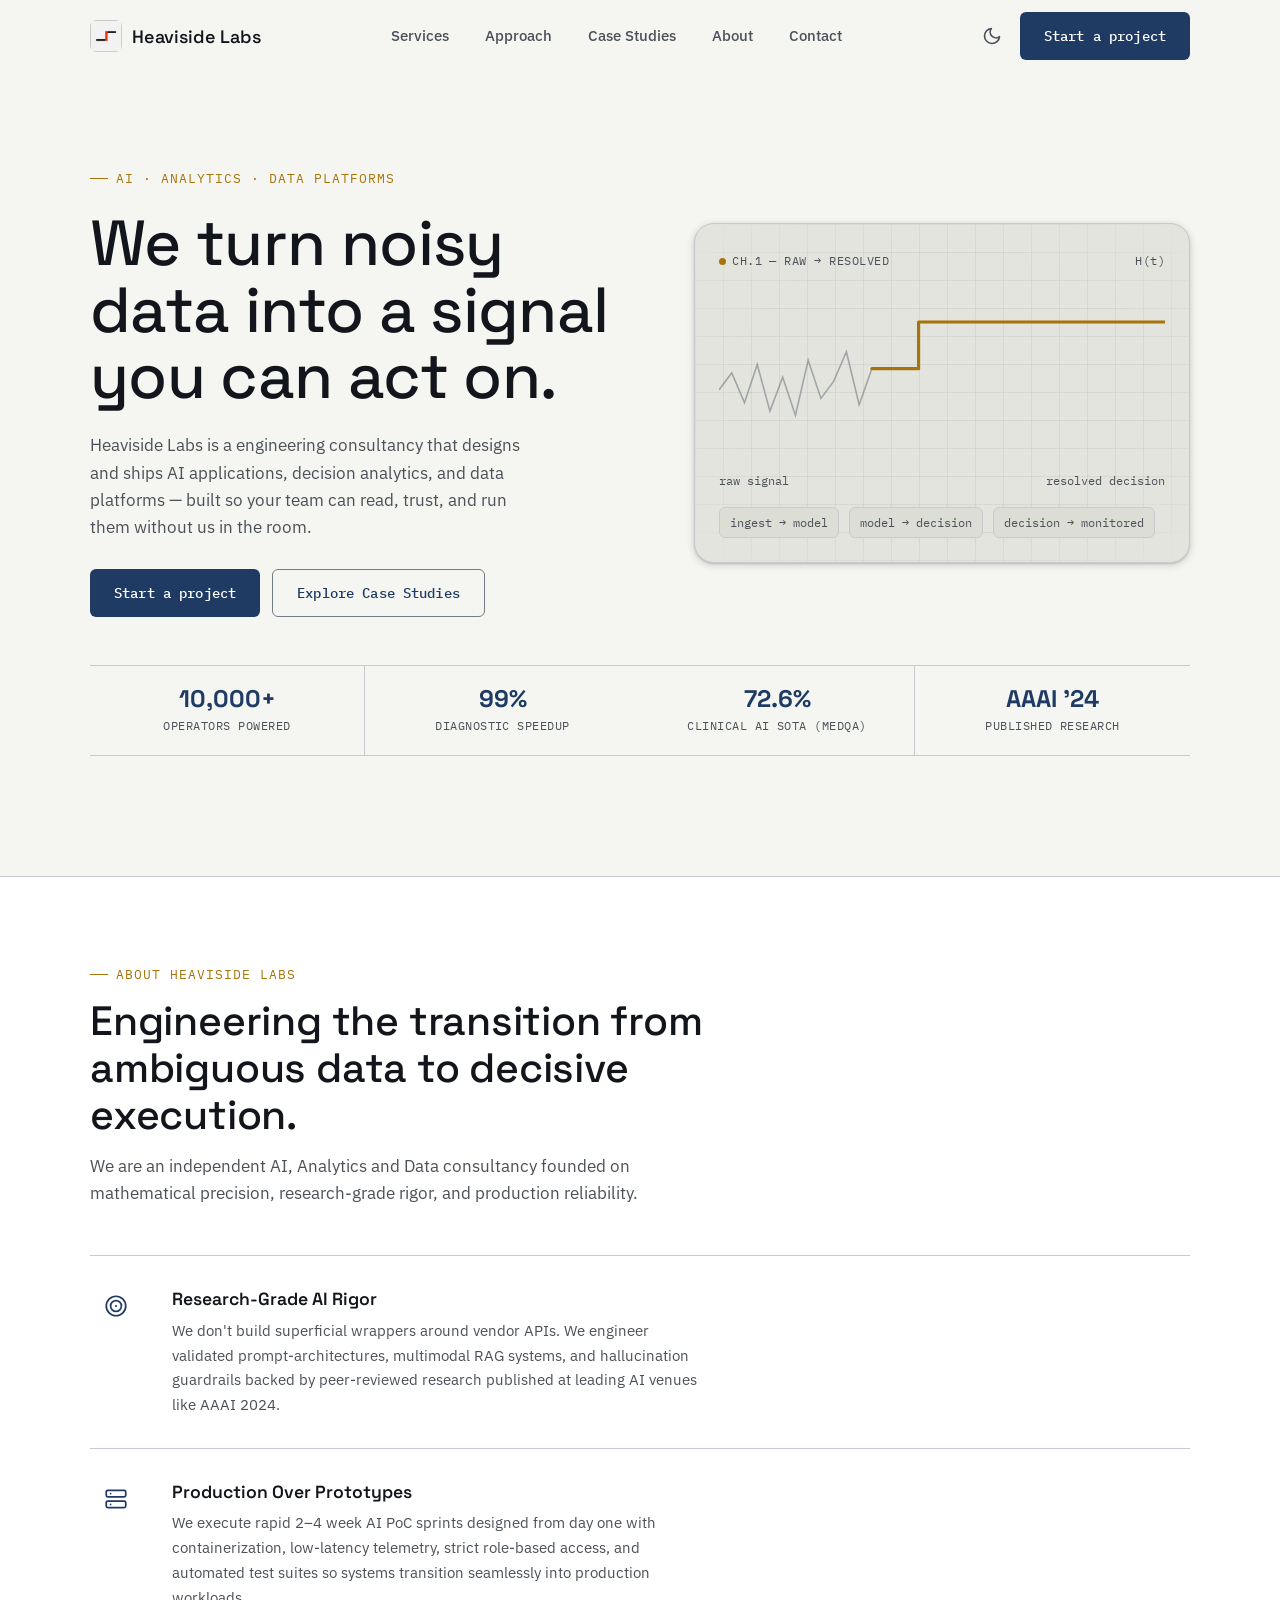
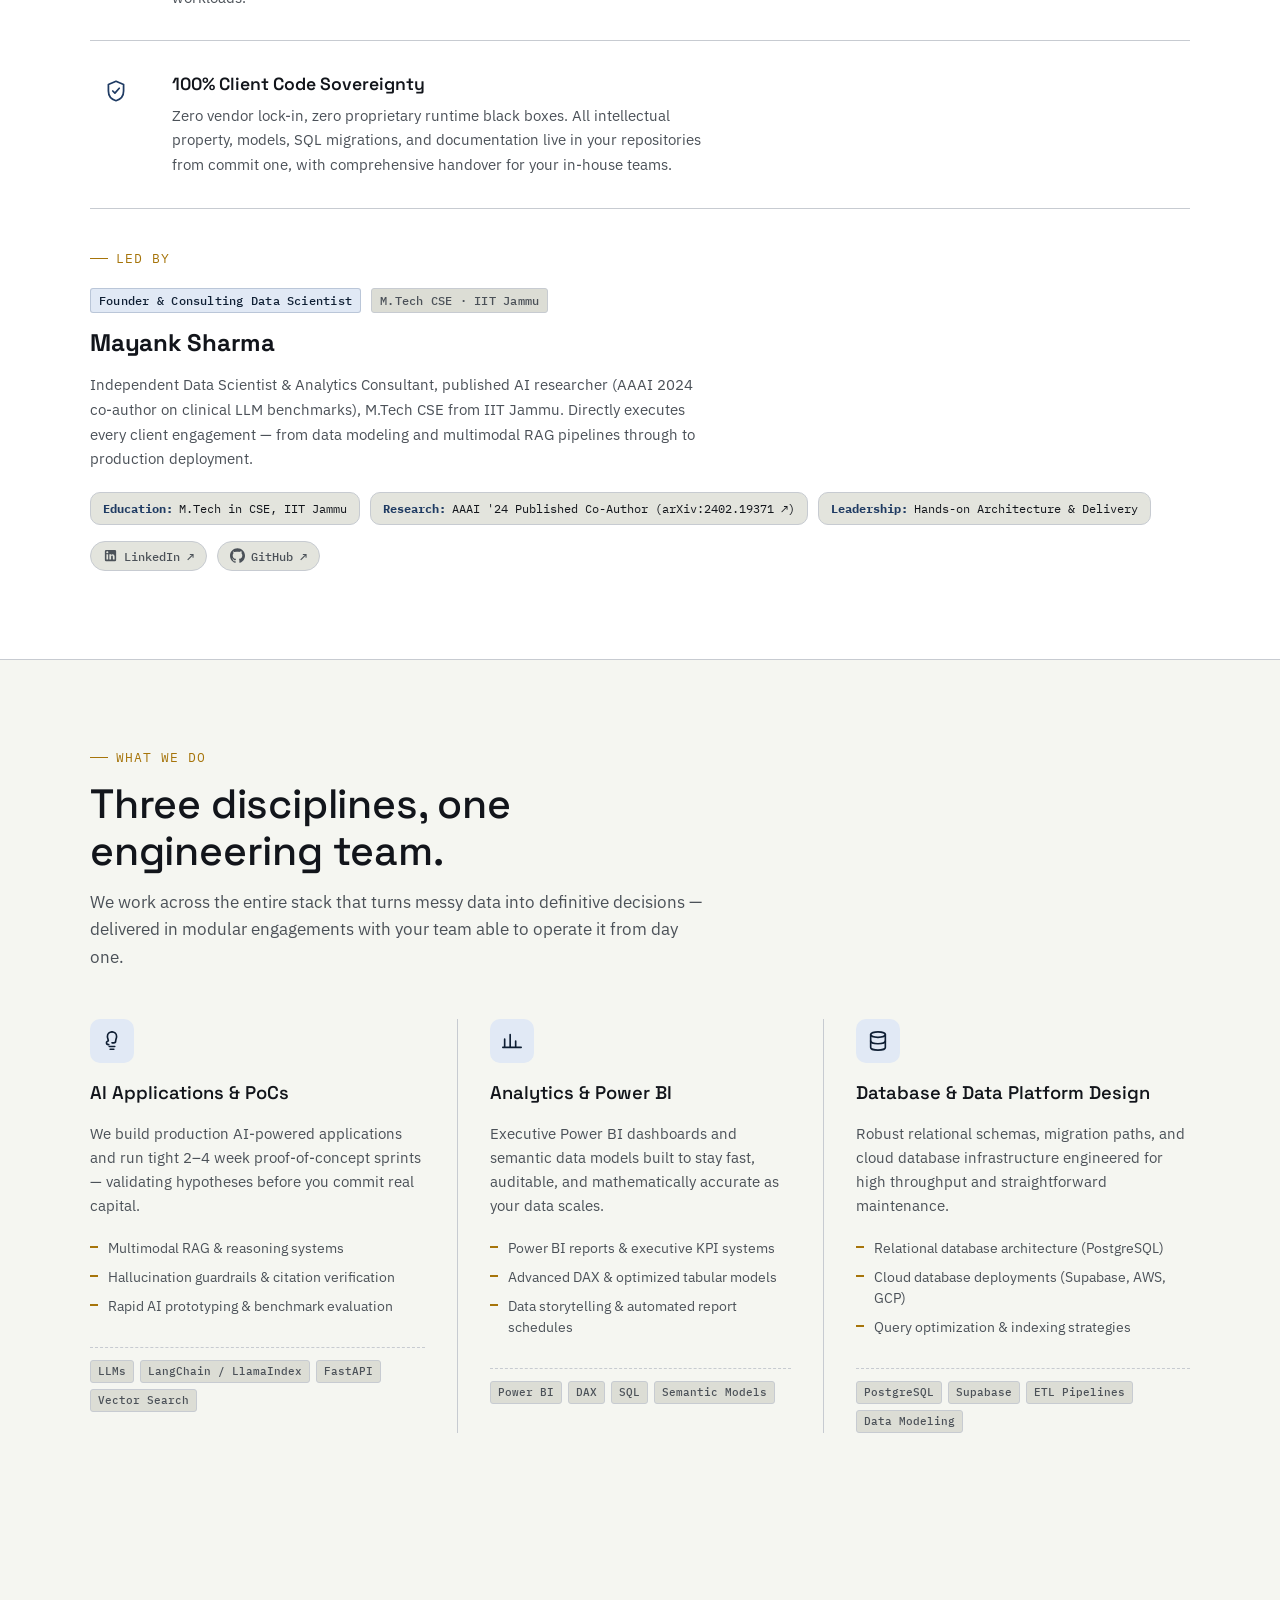
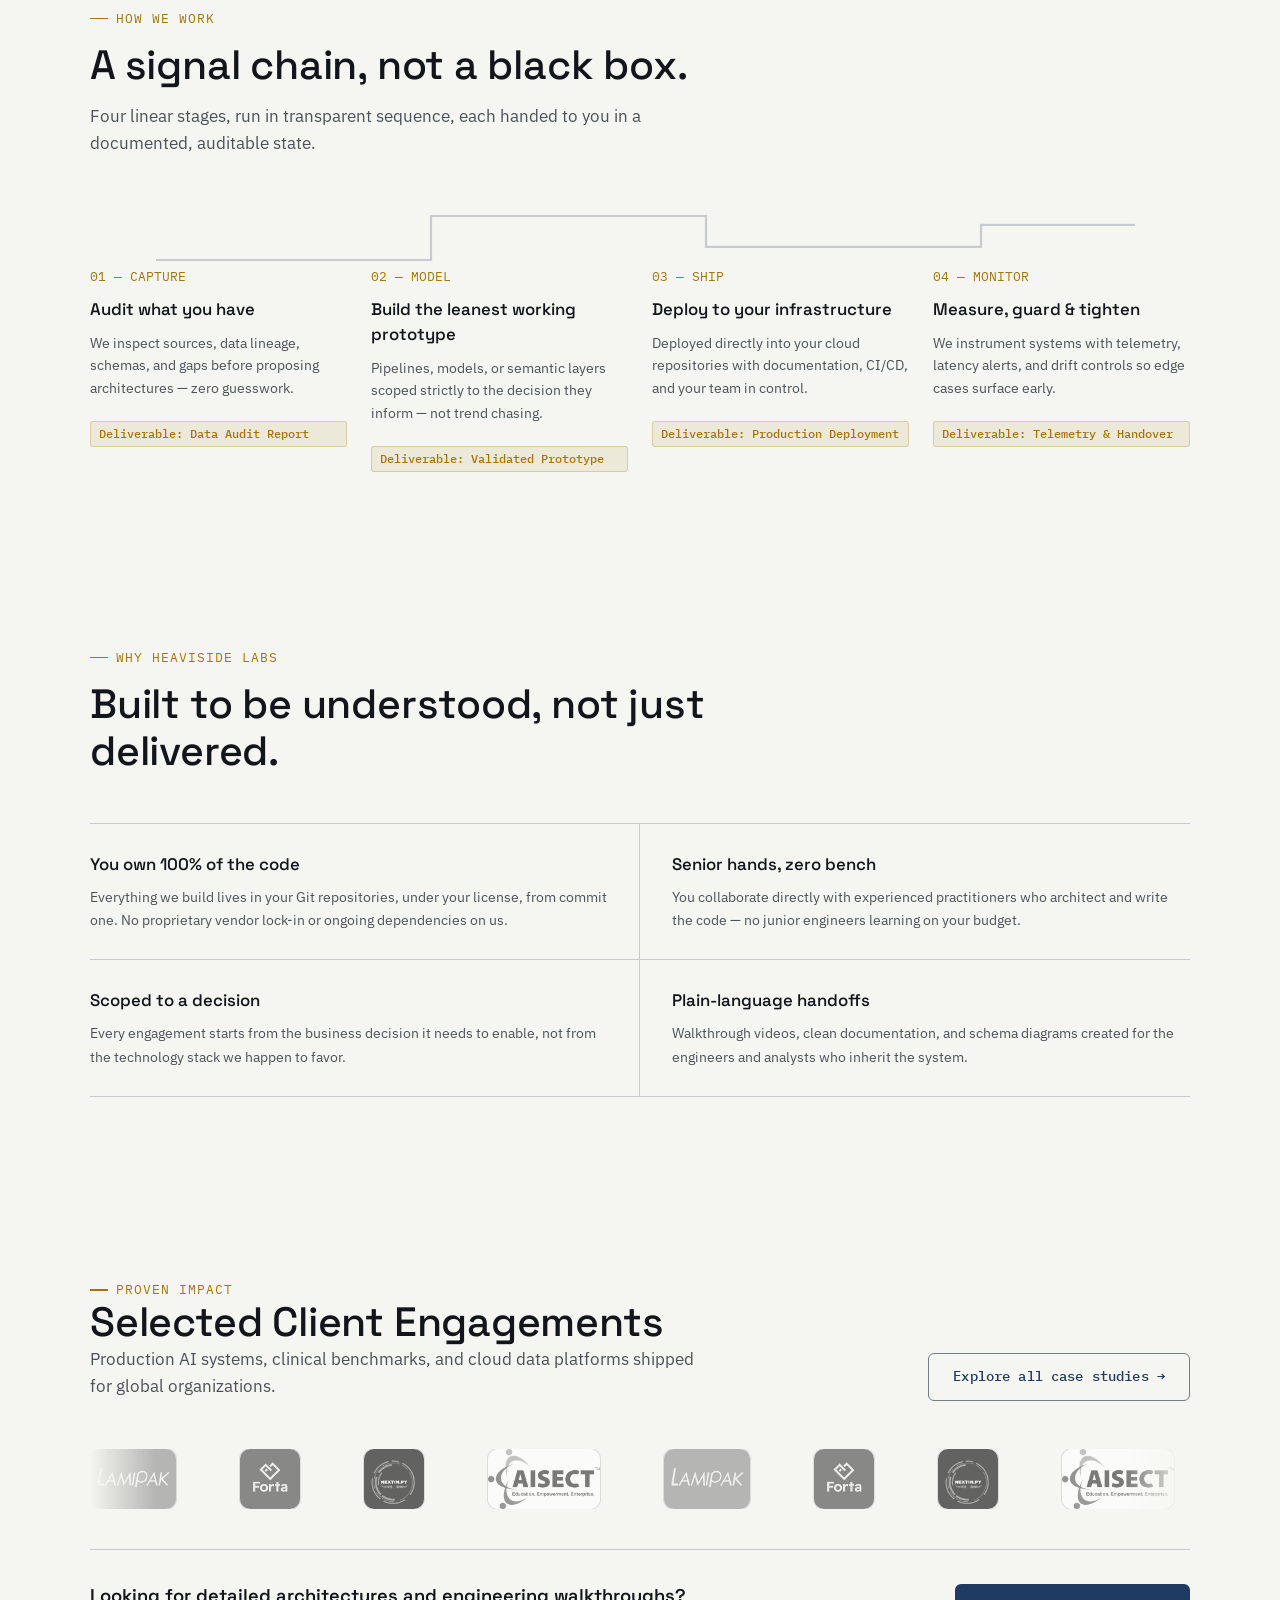
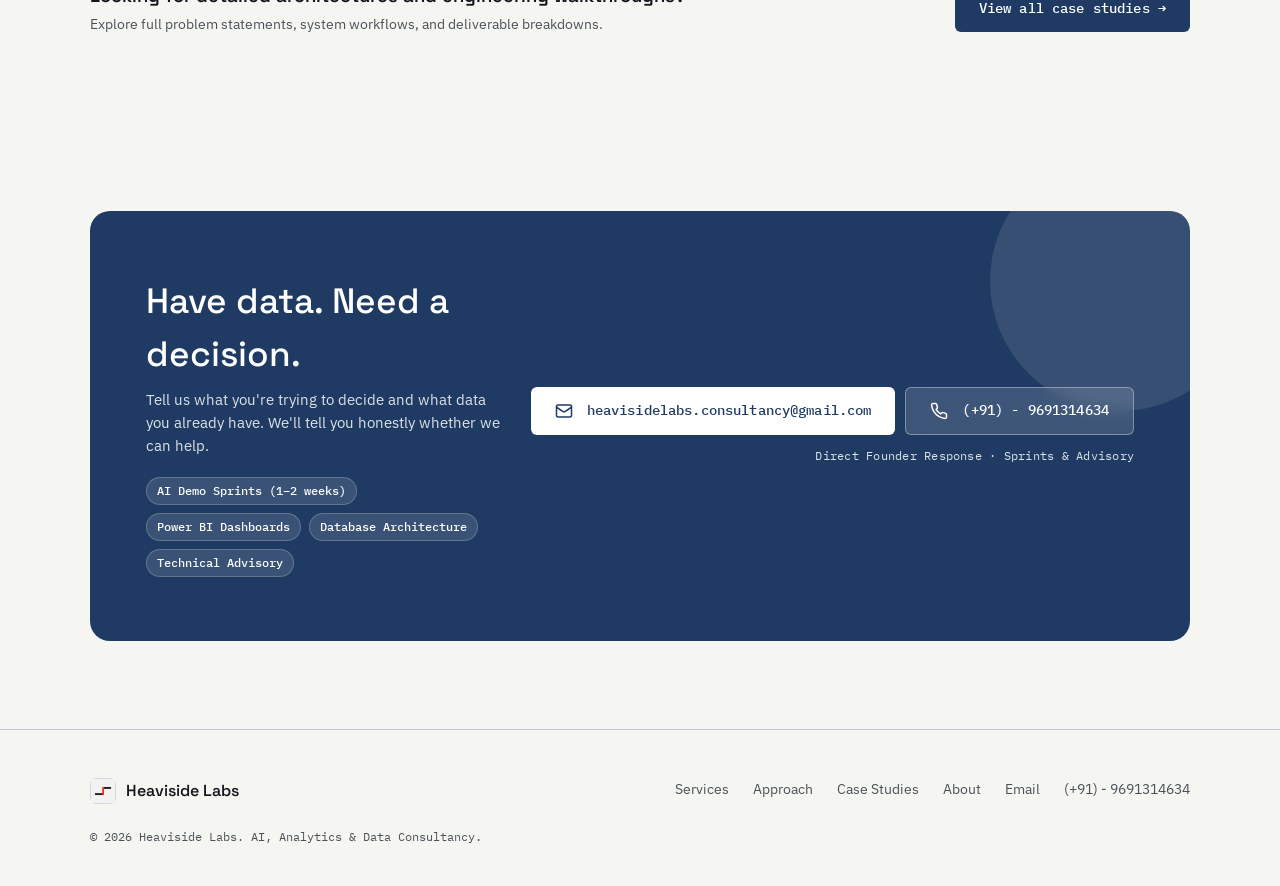
==== commit 2ab5a648: "removed portfolio website" ====
--- a/index.html
+++ b/index.html
@@ -384,7 +384,7 @@
                 </div>
 
                 <div class="founder-social-links">
-                  <a
+                  <!-- <a
                     class="founder-link-btn"
                     href="https://www.hellomayank.in/"
                     target="_blank"
@@ -407,7 +407,7 @@
                       />
                     </svg>
                     <span>Portfolio &nearr;</span>
-                  </a>
+                  </a> -->
                   <a
                     class="founder-link-btn"
                     href="https://www.linkedin.com/in/mayank-sharma-924615405/"
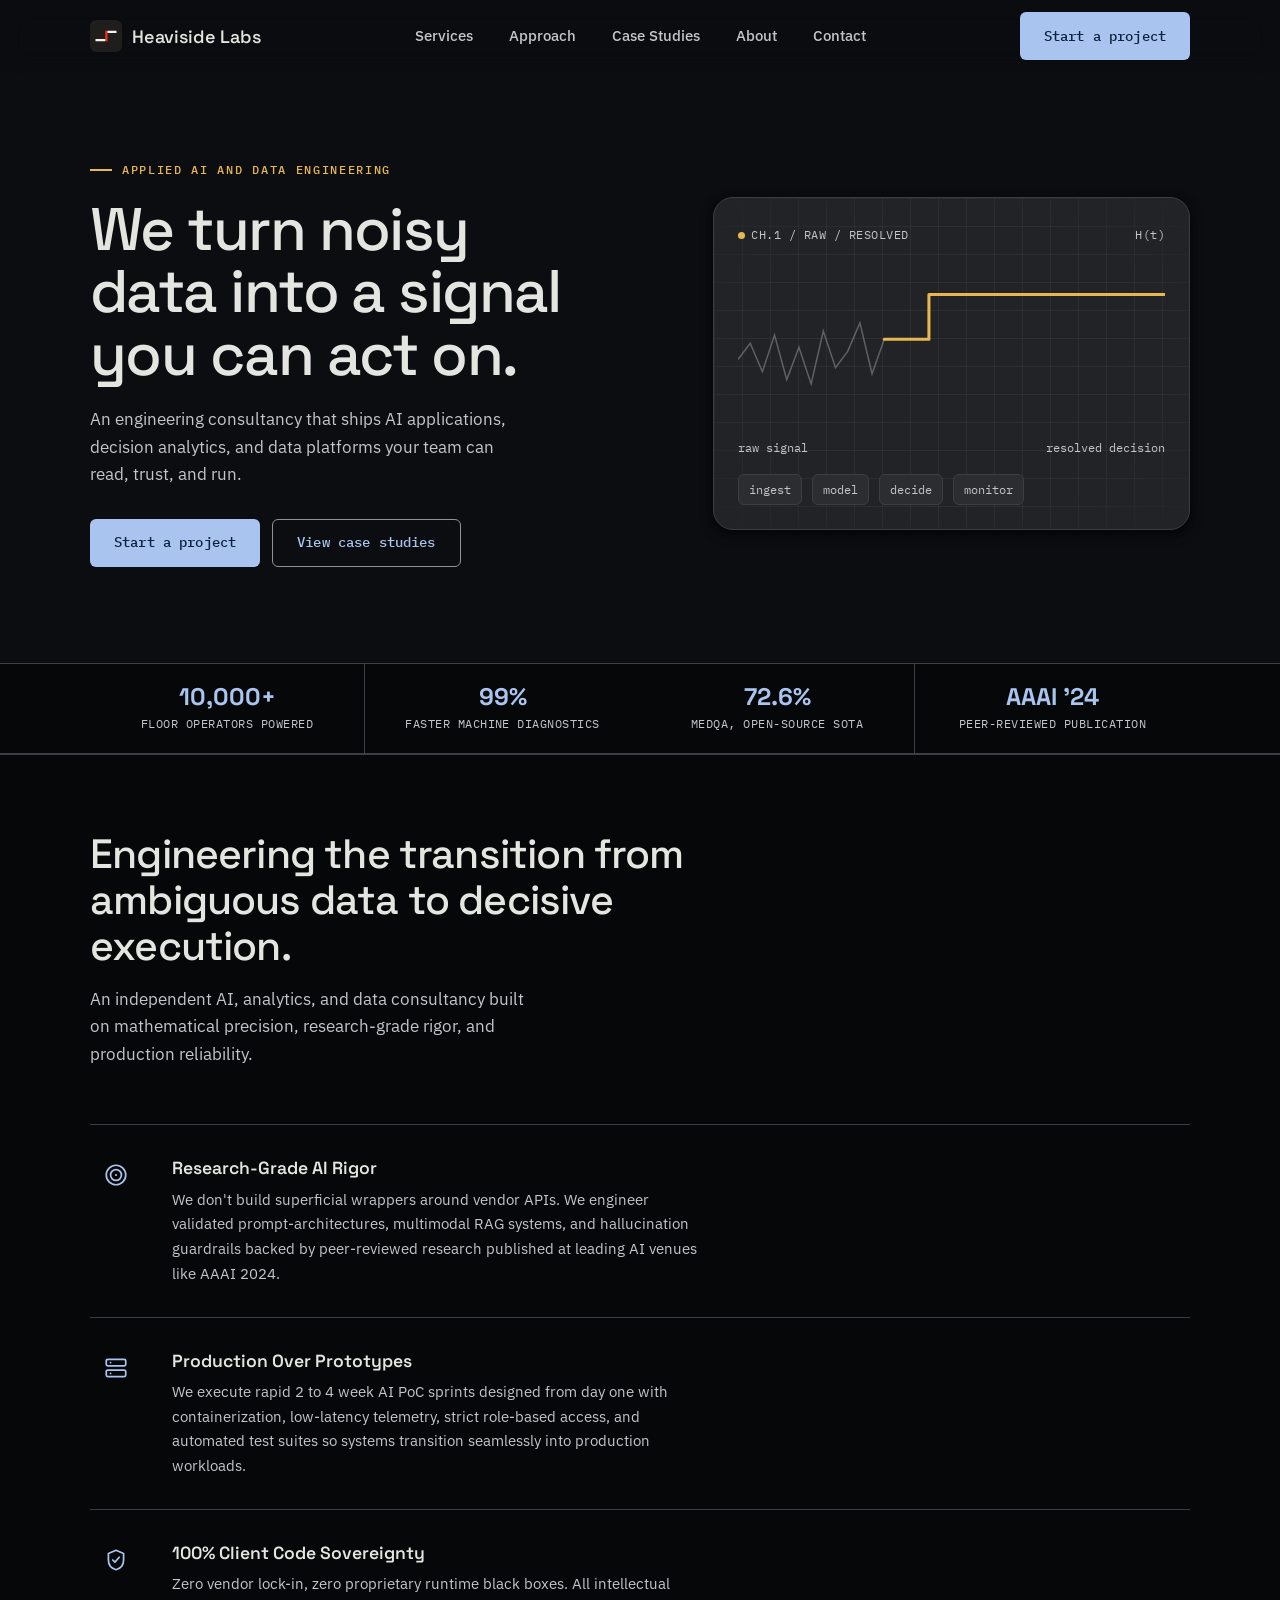
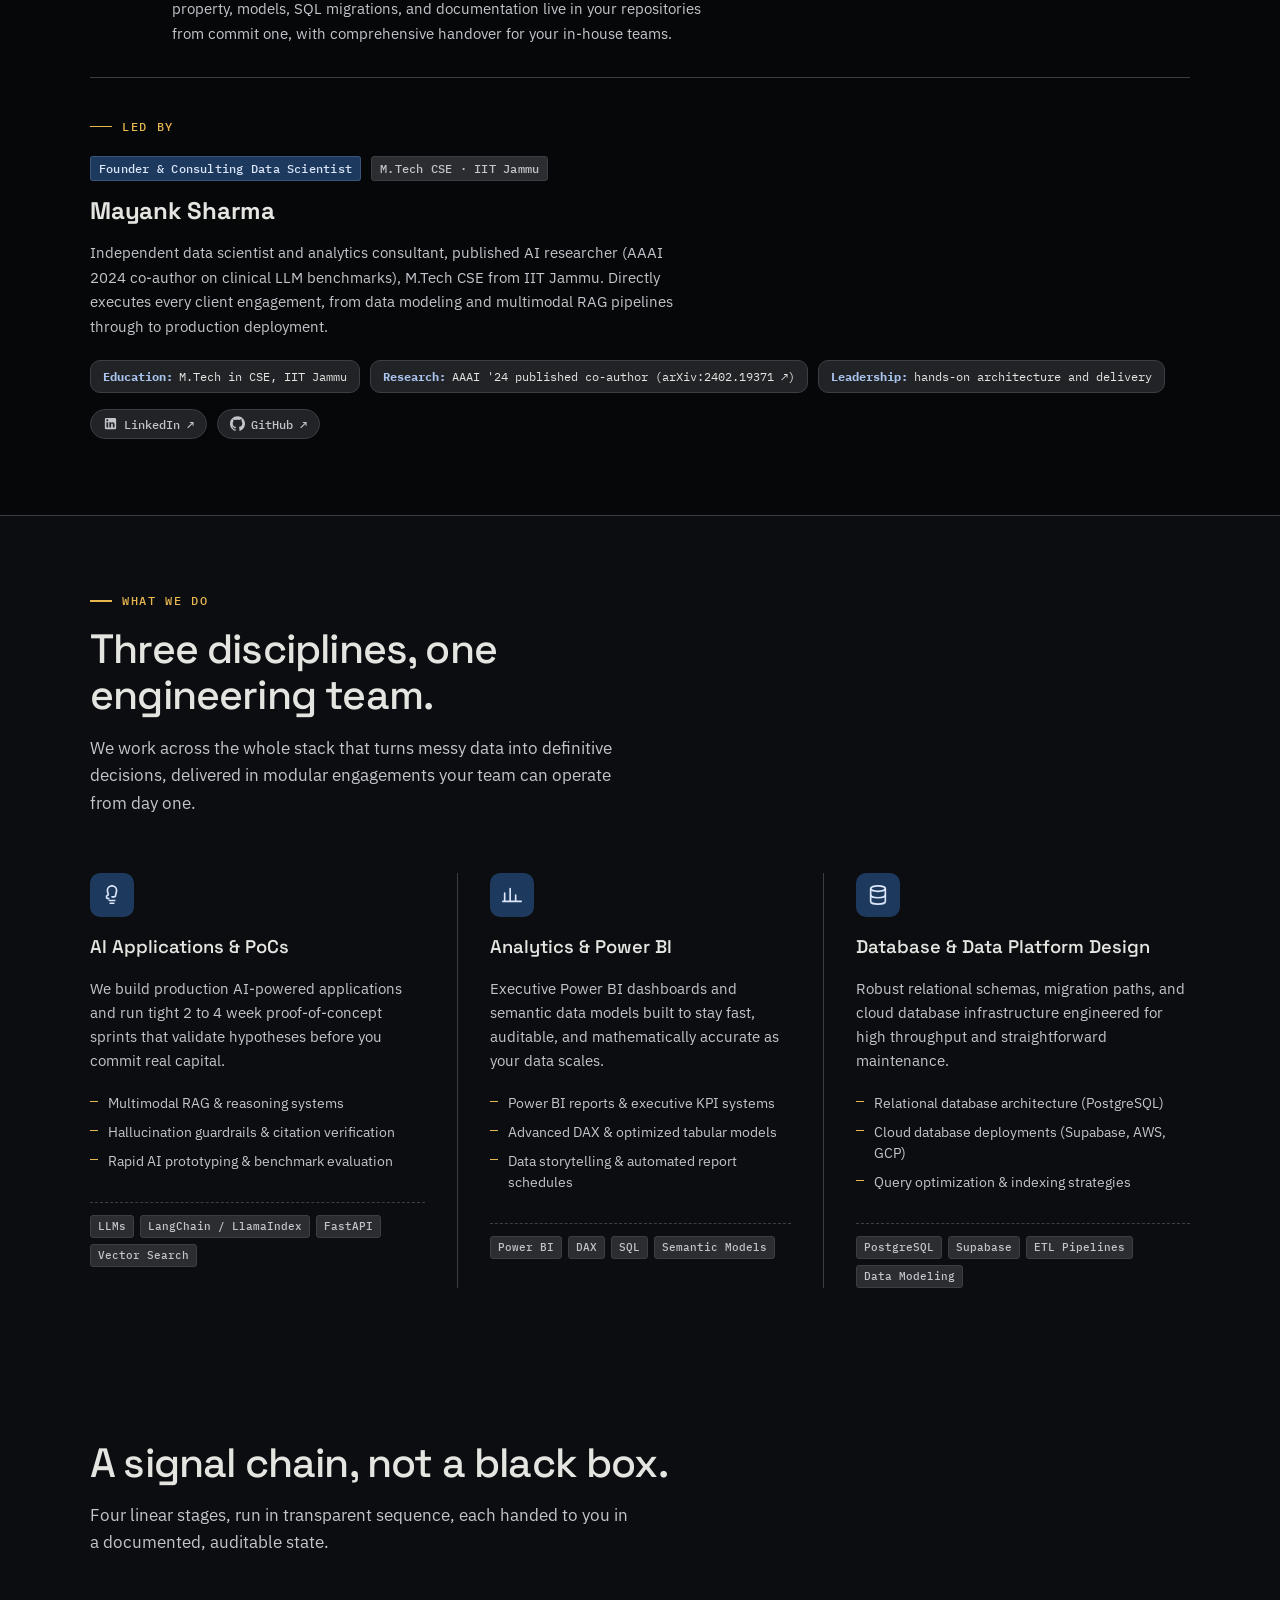
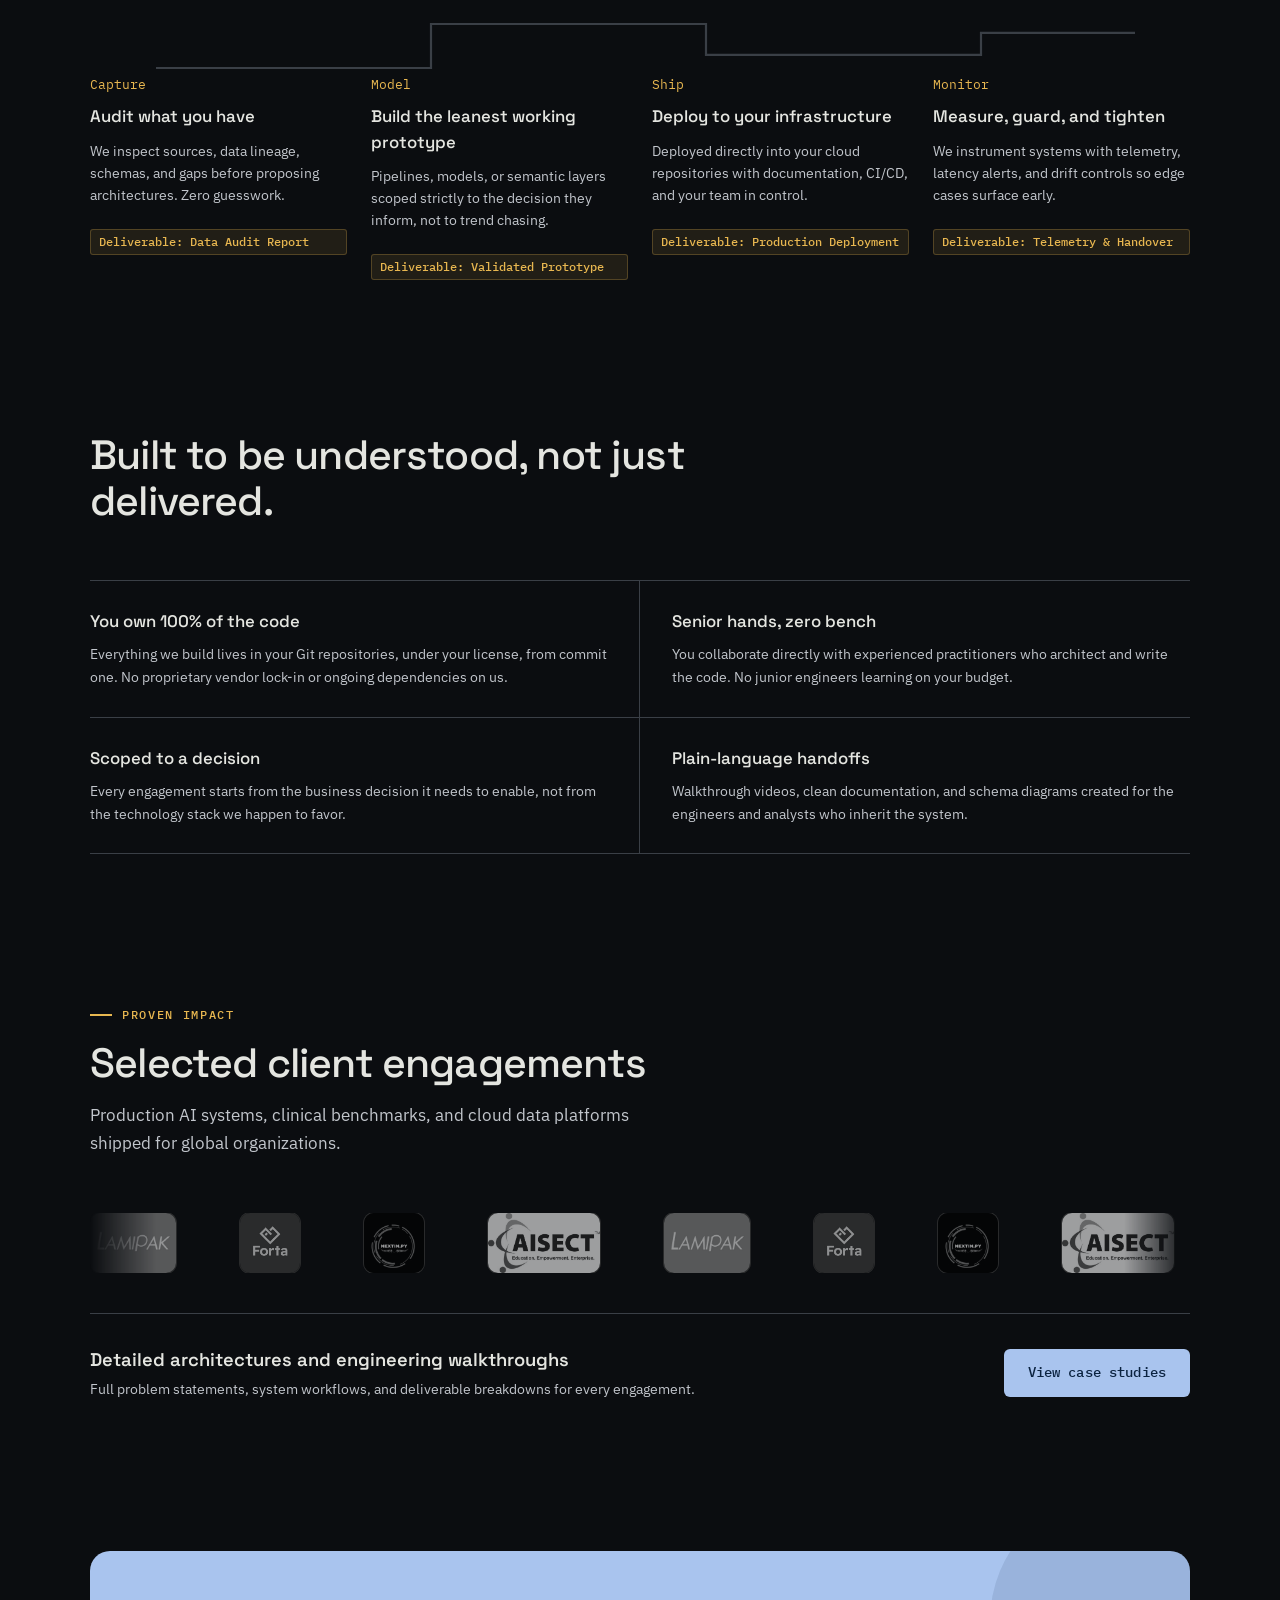
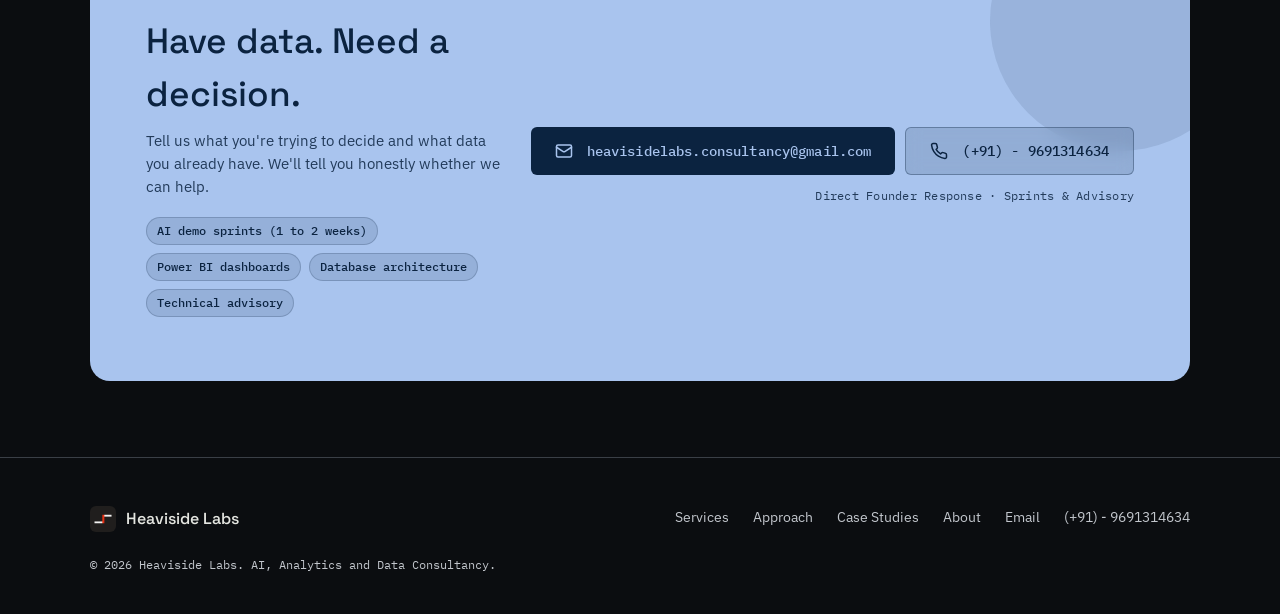
==== commit ced5a995: "revamped design" ====
--- a/index.html
+++ b/index.html
@@ -3,10 +3,12 @@
   <head>
     <meta charset="UTF-8" />
     <meta name="viewport" content="width=device-width, initial-scale=1" />
-    <title>Heaviside Labs — AI, Analytics &amp; Data Consultancy</title>
+    <meta name="color-scheme" content="dark" />
+    <meta name="theme-color" content="#0B0D10" />
+    <title>Heaviside Labs · AI, Analytics and Data Consultancy</title>
     <meta
       name="description"
-      content="Heaviside Labs builds production AI applications, decision analytics, and resilient data platforms — turning raw, noisy data into decisive signal your team can understand, own, and run."
+      content="Heaviside Labs builds production AI applications, decision analytics, and resilient data platforms. We turn raw, noisy data into decisive signal your team can understand, own, and run."
     />
     <link
       rel="icon"
@@ -16,7 +18,7 @@
     <link rel="preconnect" href="https://fonts.googleapis.com" />
     <link rel="preconnect" href="https://fonts.gstatic.com" crossorigin />
     <link
-      href="https://fonts.googleapis.com/css2?family=Space+Grotesk:wght@500;600;700&family=IBM+Plex+Sans:wght@400;500;600&family=IBM+Plex+Mono:wght@400;500;600&display=swap"
+      href="https://fonts.googleapis.com/css2?family=Space+Grotesk:wght@400..700&family=IBM+Plex+Sans:wght@400;500;600&family=IBM+Plex+Mono:wght@400;500;600&display=swap"
       rel="stylesheet"
     />
     <link rel="stylesheet" href="style.css" />
@@ -24,17 +26,17 @@
     <meta property="og:type" content="website" />
     <meta
       property="og:title"
-      content="Heaviside Labs — AI, Analytics &amp; Data Consultancy"
+      content="Heaviside Labs · AI, Analytics and Data Consultancy"
     />
     <meta
       property="og:description"
-      content="Heaviside Labs builds production AI applications, decision analytics, and resilient data platforms — turning raw, noisy data into decisive signal your team can understand, own, and run."
+      content="Heaviside Labs builds production AI applications, decision analytics, and resilient data platforms. We turn raw, noisy data into decisive signal your team can understand, own, and run."
     />
     <meta property="og:url" content="https://heavisidelabs.in/" />
     <meta name="twitter:card" content="summary" />
     <meta
       name="twitter:title"
-      content="Heaviside Labs — AI, Analytics &amp; Data Consultancy"
+      content="Heaviside Labs · AI, Analytics and Data Consultancy"
     />
     <meta
       name="twitter:description"
@@ -48,14 +50,7 @@
       <div class="wrap topbar-inner">
         <a class="brand" href="#top">
           <img
-            class="brand-mark brand-mark-light"
-            src="assets/heaviside-labs-light.png"
-            alt=""
-            width="32"
-            height="32"
-          />
-          <img
-            class="brand-mark brand-mark-dark"
+            class="brand-mark"
             src="assets/heaviside-labs-favicon.png"
             alt=""
             width="32"
@@ -71,39 +66,6 @@
           <a class="nav-link" href="#contact">Contact</a>
         </nav>
         <div class="topbar-actions">
-          <button
-            class="icon-btn"
-            id="theme-toggle"
-            type="button"
-            aria-label="Toggle dark mode"
-            aria-pressed="false"
-          >
-            <svg
-              id="theme-icon-dark"
-              viewBox="0 0 24 24"
-              fill="none"
-              stroke="currentColor"
-              stroke-width="2"
-              stroke-linecap="round"
-              stroke-linejoin="round"
-            >
-              <path d="M21 12.79A9 9 0 1 1 11.21 3 7 7 0 0 0 21 12.79Z" />
-            </svg>
-            <svg
-              id="theme-icon-light"
-              viewBox="0 0 24 24"
-              fill="none"
-              stroke="currentColor"
-              stroke-width="2"
-              stroke-linecap="round"
-              stroke-linejoin="round"
-            >
-              <circle cx="12" cy="12" r="4" />
-              <path
-                d="M12 2v2M12 20v2M4.93 4.93l1.41 1.41M17.66 17.66l1.41 1.41M2 12h2M20 12h2M6.34 17.66 4.93 19.07M19.07 4.93l-1.41 1.41"
-              />
-            </svg>
-          </button>
           <a class="btn btn-filled cta-desktop-only" href="#contact"
             ><span class="state-layer"></span>Start a project</a
           >
@@ -151,21 +113,20 @@
       <section class="hero" id="top">
         <div class="wrap hero-grid">
           <div class="hero-copy reveal">
-            <span class="eyebrow">AI · Analytics · Data Platforms</span>
-            <h1 class="display-l">
+            <span class="eyebrow">Applied AI and data engineering</span>
+            <h1 class="display-xl">
               We turn noisy data into a signal you can act on.
             </h1>
             <p class="body-l">
-              Heaviside Labs is a engineering consultancy that designs and ships
-              AI applications, decision analytics, and data platforms — built so
-              your team can read, trust, and run them without us in the room.
+              An engineering consultancy that ships AI applications, decision
+              analytics, and data platforms your team can read, trust, and run.
             </p>
             <div class="hero-actions">
               <a class="btn btn-filled" href="#contact"
                 ><span class="state-layer"></span>Start a project</a
               >
               <a class="btn btn-outlined" href="case-studies.html"
-                ><span class="state-layer"></span>Explore Case Studies</a
+                ><span class="state-layer"></span>View case studies</a
               >
             </div>
           </div>
@@ -174,7 +135,7 @@
             <div class="scope-grid" aria-hidden="true"></div>
             <div class="scope-head">
               <span class="scope-label"
-                ><span class="scope-dot" aria-hidden="true"></span>CH.1 — RAW →
+                ><span class="scope-dot" aria-hidden="true"></span>CH.1 / RAW /
                 RESOLVED</span
               >
               <span class="scope-label">H(t)</span>
@@ -197,31 +158,35 @@
               <span>resolved decision</span>
             </div>
             <figcaption class="scope-readouts">
-              <span class="readout">ingest → model</span>
-              <span class="readout">model → decision</span>
-              <span class="readout">decision → monitored</span>
+              <span class="readout">ingest</span>
+              <span class="readout">model</span>
+              <span class="readout">decide</span>
+              <span class="readout">monitor</span>
             </figcaption>
           </figure>
         </div>
 
-        <!-- Hero Impact / Trust Metrics Bar -->
+      </section>
+
+      <!-- ============ TRUST STRIP ============ -->
+      <section class="trust-strip" aria-label="Delivered impact">
         <div class="wrap">
           <div class="hero-trust-bar reveal">
             <div class="hero-trust-item">
               <span class="hero-trust-num">10,000+</span>
-              <span class="hero-trust-label">Operators Powered</span>
+              <span class="hero-trust-label">Floor operators powered</span>
             </div>
             <div class="hero-trust-item">
               <span class="hero-trust-num">99%</span>
-              <span class="hero-trust-label">Diagnostic Speedup</span>
+              <span class="hero-trust-label">Faster machine diagnostics</span>
             </div>
             <div class="hero-trust-item">
               <span class="hero-trust-num">72.6%</span>
-              <span class="hero-trust-label">Clinical AI SOTA (MedQA)</span>
+              <span class="hero-trust-label">MedQA, open-source SOTA</span>
             </div>
             <div class="hero-trust-item">
               <span class="hero-trust-num">AAAI '24</span>
-              <span class="hero-trust-label">Published Research</span>
+              <span class="hero-trust-label">Peer-reviewed publication</span>
             </div>
           </div>
         </div>
@@ -231,14 +196,13 @@
       <section class="section about-section" id="about">
         <div class="wrap">
           <div class="section-head reveal">
-            <span class="eyebrow">About Heaviside Labs</span>
             <h2 class="headline-l">
               Engineering the transition from ambiguous data to decisive
               execution.
             </h2>
             <p class="body-l">
-              We are an independent AI, Analytics and Data consultancy founded
-              on mathematical precision, research-grade rigor, and production
+              An independent AI, analytics, and data consultancy built on
+              mathematical precision, research-grade rigor, and production
               reliability.
             </p>
           </div>
@@ -308,8 +272,8 @@
               <div class="pillar-content">
                 <h4>Production Over Prototypes</h4>
                 <p>
-                  We execute rapid 2–4 week AI PoC sprints designed from day one
-                  with containerization, low-latency telemetry, strict
+                  We execute rapid 2 to 4 week AI PoC sprints designed from day
+                  one with containerization, low-latency telemetry, strict
                   role-based access, and automated test suites so systems
                   transition seamlessly into production workloads.
                 </p>
@@ -355,11 +319,11 @@
                 </div>
                 <h3 class="founder-name">Mayank Sharma</h3>
                 <p class="founder-bio">
-                  Independent Data Scientist &amp; Analytics Consultant,
-                  published AI researcher (AAAI 2024 co-author on clinical LLM
-                  benchmarks), M.Tech CSE from IIT Jammu. Directly executes
-                  every client engagement — from data modeling and multimodal
-                  RAG pipelines through to production deployment.
+                  Independent data scientist and analytics consultant, published
+                  AI researcher (AAAI 2024 co-author on clinical LLM benchmarks),
+                  M.Tech CSE from IIT Jammu. Directly executes every client
+                  engagement, from data modeling and multimodal RAG pipelines
+                  through to production deployment.
                 </p>
                 <div class="founder-credentials-row">
                   <div class="founder-cred-chip">
@@ -374,40 +338,16 @@
                     style="text-decoration: none"
                     title="Read research paper on arXiv (arXiv:2402.19371)"
                   >
-                    <span class="cred-label">Research:</span> AAAI '24 Published
-                    Co-Author (arXiv:2402.19371 &nearr;)
+                    <span class="cred-label">Research:</span> AAAI '24 published
+                    co-author (arXiv:2402.19371 &nearr;)
                   </a>
                   <div class="founder-cred-chip">
-                    <span class="cred-label">Leadership:</span> Hands-on
-                    Architecture &amp; Delivery
+                    <span class="cred-label">Leadership:</span> hands-on
+                    architecture and delivery
                   </div>
                 </div>
 
                 <div class="founder-social-links">
-                  <!-- <a
-                    class="founder-link-btn"
-                    href="https://www.hellomayank.in/"
-                    target="_blank"
-                    rel="noopener noreferrer"
-                    title="Personal Portfolio"
-                  >
-                    <svg
-                      viewBox="0 0 24 24"
-                      width="15"
-                      height="15"
-                      fill="none"
-                      stroke="currentColor"
-                      stroke-width="2"
-                      stroke-linecap="round"
-                      stroke-linejoin="round"
-                    >
-                      <circle cx="12" cy="12" r="10" />
-                      <path
-                        d="M2 12h20M12 2a15.3 15.3 0 0 1 0 20 15.3 15.3 0 0 1 0-20Z"
-                      />
-                    </svg>
-                    <span>Portfolio &nearr;</span>
-                  </a> -->
                   <a
                     class="founder-link-btn"
                     href="https://www.linkedin.com/in/mayank-sharma-924615405/"
@@ -460,9 +400,9 @@
             <span class="eyebrow">What we do</span>
             <h2 class="headline-l">Three disciplines, one engineering team.</h2>
             <p class="body-l">
-              We work across the entire stack that turns messy data into
-              definitive decisions — delivered in modular engagements with your
-              team able to operate it from day one.
+              We work across the whole stack that turns messy data into
+              definitive decisions, delivered in modular engagements your team
+              can operate from day one.
             </p>
           </div>
 
@@ -490,8 +430,8 @@
               </div>
               <h3>AI Applications &amp; PoCs</h3>
               <p>
-                We build production AI-powered applications and run tight 2–4
-                week proof-of-concept sprints — validating hypotheses before you
+                We build production AI-powered applications and run tight 2 to 4
+                week proof-of-concept sprints that validate hypotheses before you
                 commit real capital.
               </p>
               <ul class="card-list">
@@ -582,7 +522,6 @@
       <section class="section chain" id="approach">
         <div class="wrap">
           <div class="section-head reveal">
-            <span class="eyebrow">How we work</span>
             <h2 class="headline-l">A signal chain, not a black box.</h2>
             <p class="body-l">
               Four linear stages, run in transparent sequence, each handed to
@@ -604,29 +543,29 @@
 
           <div class="chain-grid">
             <div class="chain-step reveal">
-              <span class="chain-num">01 — CAPTURE</span>
+              <span class="chain-num">Capture</span>
               <h4>Audit what you have</h4>
               <p>
                 We inspect sources, data lineage, schemas, and gaps before
-                proposing architectures — zero guesswork.
+                proposing architectures. Zero guesswork.
               </p>
               <span class="stage-deliverable"
                 >Deliverable: Data Audit Report</span
               >
             </div>
             <div class="chain-step reveal">
-              <span class="chain-num">02 — MODEL</span>
+              <span class="chain-num">Model</span>
               <h4>Build the leanest working prototype</h4>
               <p>
                 Pipelines, models, or semantic layers scoped strictly to the
-                decision they inform — not trend chasing.
+                decision they inform, not to trend chasing.
               </p>
               <span class="stage-deliverable"
                 >Deliverable: Validated Prototype</span
               >
             </div>
             <div class="chain-step reveal">
-              <span class="chain-num">03 — SHIP</span>
+              <span class="chain-num">Ship</span>
               <h4>Deploy to your infrastructure</h4>
               <p>
                 Deployed directly into your cloud repositories with
@@ -637,8 +576,8 @@
               >
             </div>
             <div class="chain-step reveal">
-              <span class="chain-num">04 — MONITOR</span>
-              <h4>Measure, guard &amp; tighten</h4>
+              <span class="chain-num">Monitor</span>
+              <h4>Measure, guard, and tighten</h4>
               <p>
                 We instrument systems with telemetry, latency alerts, and drift
                 controls so edge cases surface early.
@@ -655,7 +594,6 @@
       <section class="section" id="why">
         <div class="wrap">
           <div class="section-head reveal">
-            <span class="eyebrow">Why Heaviside Labs</span>
             <h2 class="headline-l">
               Built to be understood, not just delivered.
             </h2>
@@ -674,7 +612,7 @@
               <h4>Senior hands, zero bench</h4>
               <p>
                 You collaborate directly with experienced practitioners who
-                architect and write the code — no junior engineers learning on
+                architect and write the code. No junior engineers learning on
                 your budget.
               </p>
             </div>
@@ -699,21 +637,13 @@
       <!-- ============ WORK IMPACT / CLIENT SHOWCASE ============ -->
       <section class="section" id="clients">
         <div class="wrap">
-          <div class="section-head reveal section-head-with-action">
-            <div>
-              <span class="eyebrow">Proven Impact</span>
-              <h2 class="headline-l">Selected Client Engagements</h2>
-              <p class="body-l">
-                Production AI systems, clinical benchmarks, and cloud data
-                platforms shipped for global organizations.
-              </p>
-            </div>
-            <div class="section-head-action">
-              <a class="btn btn-outlined" href="case-studies.html"
-                ><span class="state-layer"></span>Explore all case studies
-                &rarr;</a
-              >
-            </div>
+          <div class="section-head reveal">
+            <span class="eyebrow">Proven impact</span>
+            <h2 class="headline-l">Selected client engagements</h2>
+            <p class="body-l">
+              Production AI systems, clinical benchmarks, and cloud data
+              platforms shipped for global organizations.
+            </p>
           </div>
 
           <!-- Client Logo Marquee -->
@@ -888,16 +818,14 @@
           <!-- Bottom Case Studies Banner -->
           <div class="clients-cta-banner reveal">
             <div>
-              <h3>
-                Looking for detailed architectures and engineering walkthroughs?
-              </h3>
-              <p>
-                Explore full problem statements, system workflows, and
-                deliverable breakdowns.
+              <h3>Detailed architectures and engineering walkthroughs</h3>
+              <p>
+                Full problem statements, system workflows, and deliverable
+                breakdowns for every engagement.
               </p>
             </div>
             <a class="btn btn-filled" href="case-studies.html">
-              <span class="state-layer"></span>View all case studies &rarr;
+              <span class="state-layer"></span>View case studies
             </a>
           </div>
         </div>
@@ -914,10 +842,10 @@
                 have. We'll tell you honestly whether we can help.
               </p>
               <div class="contact-scope-chips">
-                <span class="contact-chip">AI Demo Sprints (1–2 weeks)</span>
-                <span class="contact-chip">Power BI Dashboards</span>
-                <span class="contact-chip">Database Architecture</span>
-                <span class="contact-chip">Technical Advisory</span>
+                <span class="contact-chip">AI demo sprints (1 to 2 weeks)</span>
+                <span class="contact-chip">Power BI dashboards</span>
+                <span class="contact-chip">Database architecture</span>
+                <span class="contact-chip">Technical advisory</span>
               </div>
             </div>
             <div class="cta-action-wrap">
@@ -980,14 +908,7 @@
         <div class="footer-grid">
           <a class="footer-brand" href="#top">
             <img
-              class="brand-mark brand-mark-light"
-              src="assets/heaviside-labs-light.png"
-              alt=""
-              width="26"
-              height="26"
-            />
-            <img
-              class="brand-mark brand-mark-dark"
+              class="brand-mark"
               src="assets/heaviside-labs-favicon.png"
               alt=""
               width="26"
@@ -1005,7 +926,7 @@
           </nav>
         </div>
         <p class="footer-meta">
-          © <span id="year">2024</span> Heaviside Labs. AI, Analytics &amp; Data
+          © <span id="year">2025</span> Heaviside Labs. AI, Analytics and Data
           Consultancy.
         </p>
       </div>
--- a/style.css
+++ b/style.css
@@ -3,43 +3,43 @@
    ========================================================================== */
 
 :root {
-  /* ---- Color roles (light scheme) — "instrument panel: ink + signal amber" ---- */
-  --md-primary: #1F3B63;
-  --md-on-primary: #FFFFFF;
-  --md-primary-container: #E1E9F5;
-  --md-on-primary-container: #0E1E33;
-
-  --md-secondary: #545B66;
-  --md-on-secondary: #FFFFFF;
-  --md-secondary-container: #DCE1E8;
-  --md-on-secondary-container: #171B21;
-
-  --md-tertiary: #A6740A;
-  --md-on-tertiary: #FFFFFF;
-  --md-tertiary-container: #F5DFAF;
-  --md-on-tertiary-container: #2B1D00;
-
-  --md-error: #BA1A1A;
-  --md-on-error: #FFFFFF;
-
-  --md-background: #F5F6F1;
-  --md-on-background: #12151B;
-
-  --md-surface: #F5F6F1;
-  --md-on-surface: #12151B;
-  --md-on-surface-variant: #4B5158;
-
-  --md-outline: #767C85;
-  --md-outline-variant: #C7CBD1;
-
-  --md-surface-container-lowest: #FFFFFF;
-  --md-surface-container-low: #F0F1EC;
-  --md-surface-container: #EAEBE5;
-  --md-surface-container-high: #E3E4DD;
-  --md-surface-container-highest: #DCDDD5;
-
-  --md-inverse-surface: #262A30;
-  --md-inverse-on-surface: #EDEEE8;
+  /* ---- Color roles — dark-only "instrument panel: ink + signal amber" ---- */
+  --md-primary: #A9C4EE;
+  --md-on-primary: #0B2340;
+  --md-primary-container: #1D3A5E;
+  --md-on-primary-container: #DCE7FB;
+
+  --md-secondary: #BFC6D1;
+  --md-on-secondary: #282E36;
+  --md-secondary-container: #3D444D;
+  --md-on-secondary-container: #DCE1E8;
+
+  --md-tertiary: #E8B750;
+  --md-on-tertiary: #3A2700;
+  --md-tertiary-container: #573D00;
+  --md-on-tertiary-container: #FBDFA0;
+
+  --md-error: #FFB4AB;
+  --md-on-error: #690005;
+
+  --md-background: #0B0D10;
+  --md-on-background: #E4E5E0;
+
+  --md-surface: #0B0D10;
+  --md-on-surface: #E4E5E0;
+  --md-on-surface-variant: #C2C6CC;
+
+  --md-outline: #8D939C;
+  --md-outline-variant: #3A3F46;
+
+  --md-surface-container-lowest: #060708;
+  --md-surface-container-low: #131519;
+  --md-surface-container: #17191D;
+  --md-surface-container-high: #212327;
+  --md-surface-container-highest: #2B2D31;
+
+  --md-inverse-surface: #E4E5E0;
+  --md-inverse-on-surface: #282A2E;
   --md-shadow: #000000;
 
   /* ---- Shape scale — instrument-panel, not app-store-pill ---- */
@@ -50,10 +50,10 @@
   --shape-xl: 20px;
   --shape-full: 999px;
 
-  /* ---- Elevation ---- */
-  --elev-1: 0 1px 2px 0 rgba(0,0,0,0.14), 0 1px 3px 1px rgba(0,0,0,0.08);
-  --elev-2: 0 1px 2px 0 rgba(0,0,0,0.16), 0 2px 6px 2px rgba(0,0,0,0.10);
-  --elev-3: 0 1px 3px 0 rgba(0,0,0,0.18), 0 4px 8px 3px rgba(0,0,0,0.10);
+  /* ---- Elevation — tuned for a near-black surface ---- */
+  --elev-1: 0 1px 2px 0 rgba(0,0,0,0.5), 0 1px 3px 1px rgba(0,0,0,0.32);
+  --elev-2: 0 2px 6px 0 rgba(0,0,0,0.5), 0 4px 12px 2px rgba(0,0,0,0.36);
+  --elev-3: 0 4px 10px 0 rgba(0,0,0,0.5), 0 8px 24px 4px rgba(0,0,0,0.4);
 
   /* ---- Motion ---- */
   --motion-standard: cubic-bezier(0.2, 0, 0, 1);
@@ -63,90 +63,6 @@
   --font-display: 'Space Grotesk', system-ui, sans-serif;
   --font-body: 'IBM Plex Sans', system-ui, sans-serif;
   --font-mono: 'IBM Plex Mono', ui-monospace, 'SF Mono', Menlo, monospace;
-
-  color-scheme: light;
-}
-
-:root:not([data-theme="light"]) {
-  @media (prefers-color-scheme: dark) {
-    --md-primary: #A9C4EE;
-    --md-on-primary: #0B2340;
-    --md-primary-container: #1D3A5E;
-    --md-on-primary-container: #DCE7FB;
-
-    --md-secondary: #BFC6D1;
-    --md-on-secondary: #282E36;
-    --md-secondary-container: #3D444D;
-    --md-on-secondary-container: #DCE1E8;
-
-    --md-tertiary: #E8B750;
-    --md-on-tertiary: #3A2700;
-    --md-tertiary-container: #573D00;
-    --md-on-tertiary-container: #FBDFA0;
-
-    --md-error: #FFB4AB;
-    --md-on-error: #690005;
-
-    --md-background: #0B0D10;
-    --md-on-background: #E4E5E0;
-
-    --md-surface: #0B0D10;
-    --md-on-surface: #E4E5E0;
-    --md-on-surface-variant: #C2C6CC;
-
-    --md-outline: #8D939C;
-    --md-outline-variant: #3A3F46;
-
-    --md-surface-container-lowest: #060708;
-    --md-surface-container-low: #131519;
-    --md-surface-container: #17191D;
-    --md-surface-container-high: #212327;
-    --md-surface-container-highest: #2B2D31;
-
-    --md-inverse-surface: #E4E5E0;
-    --md-inverse-on-surface: #282A2E;
-
-    color-scheme: dark;
-  }
-}
-
-:root[data-theme="dark"] {
-  --md-primary: #A9C4EE;
-  --md-on-primary: #0B2340;
-  --md-primary-container: #1D3A5E;
-  --md-on-primary-container: #DCE7FB;
-
-  --md-secondary: #BFC6D1;
-  --md-on-secondary: #282E36;
-  --md-secondary-container: #3D444D;
-  --md-on-secondary-container: #DCE1E8;
-
-  --md-tertiary: #E8B750;
-  --md-on-tertiary: #3A2700;
-  --md-tertiary-container: #573D00;
-  --md-on-tertiary-container: #FBDFA0;
-
-  --md-error: #FFB4AB;
-  --md-on-error: #690005;
-
-  --md-background: #0B0D10;
-  --md-on-background: #E4E5E0;
-
-  --md-surface: #0B0D10;
-  --md-on-surface: #E4E5E0;
-  --md-on-surface-variant: #C2C6CC;
-
-  --md-outline: #8D939C;
-  --md-outline-variant: #3A3F46;
-
-  --md-surface-container-lowest: #060708;
-  --md-surface-container-low: #131519;
-  --md-surface-container: #17191D;
-  --md-surface-container-high: #212327;
-  --md-surface-container-highest: #2B2D31;
-
-  --md-inverse-surface: #E4E5E0;
-  --md-inverse-on-surface: #282A2E;
 
   color-scheme: dark;
 }
@@ -215,51 +131,64 @@
 
 .eyebrow {
   font-family: var(--font-mono);
-  font-size: 12.5px;
-  letter-spacing: 0.08em;
+  font-size: 12px;
+  font-weight: 500;
+  letter-spacing: 0.14em;
   text-transform: uppercase;
   color: var(--md-tertiary);
   display: inline-flex;
   align-items: center;
-  gap: 8px;
-}
-:root[data-theme="dark"] .eyebrow,
-:root:not([data-theme="light"]) .eyebrow { color: var(--md-tertiary); }
+  gap: 10px;
+}
 
 .eyebrow::before {
   content: "";
-  width: 18px;
+  width: 22px;
   height: 1.5px;
   background: currentColor;
   display: inline-block;
+  flex-shrink: 0;
 }
 
 /* ==========================================================================
    Type scale
    ========================================================================== */
 
+.display-xl {
+  font-family: var(--font-display);
+  font-weight: 500;
+  font-size: clamp(2.5rem, 1.6rem + 3.4vw, 3.75rem);
+  line-height: 1.04;
+  letter-spacing: -0.026em;
+  text-wrap: balance;
+}
 .display-l {
   font-family: var(--font-display);
-  font-weight: 480;
-  font-stretch: 100%;
+  font-weight: 500;
   font-size: clamp(2.5rem, 1.9rem + 2.6vw, 4rem);
   line-height: 1.05;
-  letter-spacing: -0.01em;
+  letter-spacing: -0.024em;
 }
 .headline-l {
   font-family: var(--font-display);
   font-weight: 500;
   font-size: clamp(1.9rem, 1.6rem + 1.2vw, 2.6rem);
-  line-height: 1.15;
-  letter-spacing: -0.005em;
+  line-height: 1.13;
+  letter-spacing: -0.02em;
 }
 .title-l {
   font-family: var(--font-display);
   font-weight: 500;
   font-size: 1.375rem;
   line-height: 1.3;
-}
-.body-l { font-size: 1.0625rem; line-height: 1.6; color: var(--md-on-surface-variant); }
+  letter-spacing: -0.012em;
+}
+.body-l {
+  font-size: 1.0625rem;
+  line-height: 1.62;
+  color: var(--md-on-surface-variant);
+  text-wrap: pretty;
+}
 
 /* ==========================================================================
    Buttons (M3: filled / tonal / outlined / text / icon)
@@ -338,23 +267,7 @@
 .icon-btn svg {
   width: 20px;
   height: 20px;
-  position: absolute;
-  top: 50%;
-  left: 50%;
-  transform: translate(-50%, -50%);
-  transition: opacity 0.3s var(--motion-standard), transform 0.4s var(--motion-emphasized);
-}
-#theme-icon-light {
-  opacity: 0;
-  transform: translate(-50%, -50%) scale(0.5) rotate(-90deg);
-}
-#theme-toggle[aria-pressed="true"] #theme-icon-dark {
-  opacity: 0;
-  transform: translate(-50%, -50%) scale(0.5) rotate(90deg);
-}
-#theme-toggle[aria-pressed="true"] #theme-icon-light {
-  opacity: 1;
-  transform: translate(-50%, -50%) scale(1) rotate(0deg);
+  transition: transform 0.15s var(--motion-standard);
 }
 
 /* ripple */
@@ -396,15 +309,6 @@
 }
 .brand { display: flex; align-items: center; gap: 10px; text-decoration: none; min-width: 0; }
 .brand-mark { width: 32px; height: 32px; border-radius: var(--shape-sm); flex-shrink: 0; }
-.brand-mark-dark { display: none; }
-:root:not([data-theme="light"]) {
-  @media (prefers-color-scheme: dark) {
-    .brand-mark-light { display: none; }
-    .brand-mark-dark { display: inline-block; }
-  }
-}
-:root[data-theme="dark"] .brand-mark-light { display: none; }
-:root[data-theme="dark"] .brand-mark-dark { display: inline-block; }
 .brand-name {
   font-family: var(--font-display);
   font-weight: 550;
@@ -470,11 +374,11 @@
   font-size: 1rem;
   font-weight: 500;
   border-bottom: 1px solid var(--md-outline-variant);
-  transition: color 0.2s var(--motion-standard), padding-left 0.2s var(--motion-standard);
+  transition: color 0.2s var(--motion-standard), transform 0.2s var(--motion-standard);
 }
 .mobile-menu-link:hover {
   color: var(--md-primary);
-  padding-left: 8px;
+  transform: translateX(8px);
 }
 .mobile-menu .btn { margin-top: 14px; align-self: flex-start; }
 
@@ -483,20 +387,20 @@
    ========================================================================== */
 
 .hero {
-  padding-block: 64px 88px;
-}
-@media (min-width: 900px) { .hero { padding-block: 96px 120px; } }
+  padding-block: 56px 72px;
+}
+@media (min-width: 900px) { .hero { padding-block: 88px 96px; } }
 .hero-grid {
   display: grid;
-  gap: 48px;
+  gap: 44px;
 }
 @media (min-width: 980px) {
-  .hero-grid { grid-template-columns: 1.05fr 0.95fr; align-items: center; gap: 56px; }
-}
-.hero-copy { display: flex; flex-direction: column; gap: 22px; }
-.hero-copy .display-l { color: var(--md-on-surface); }
-.hero-copy .body-l { max-width: 46ch; }
-.hero-actions { display: flex; flex-wrap: wrap; gap: 12px; margin-top: 6px; }
+  .hero-grid { grid-template-columns: 1.08fr 0.92fr; align-items: center; gap: 64px; }
+}
+.hero-copy { display: flex; flex-direction: column; gap: 20px; }
+.hero-copy .display-xl { color: var(--md-on-surface); max-width: 20ch; }
+.hero-copy .body-l { max-width: 44ch; }
+.hero-actions { display: flex; flex-wrap: wrap; gap: 12px; margin-top: 10px; }
 
 /* Oscilloscope panel — signature element */
 .scope {
@@ -508,6 +412,32 @@
   box-shadow: var(--elev-2);
   overflow: hidden;
 }
+
+/* Sweep trace — a live oscilloscope reads left to right */
+.scope::after {
+  content: "";
+  position: absolute;
+  top: 0;
+  bottom: 0;
+  width: 64px;
+  pointer-events: none;
+  opacity: 0;
+  background: linear-gradient(
+    90deg,
+    transparent,
+    color-mix(in srgb, var(--md-tertiary) 10%, transparent) 72%,
+    color-mix(in srgb, var(--md-tertiary) 20%, transparent)
+  );
+}
+@media (prefers-reduced-motion: no-preference) {
+  .scope::after { animation: scope-sweep 5s linear 2.6s infinite; }
+}
+@keyframes scope-sweep {
+  0% { transform: translateX(-64px); opacity: 0; }
+  12% { opacity: 1; }
+  88% { opacity: 1; }
+  100% { transform: translateX(min(560px, 100%)); opacity: 0; }
+}
 .scope-grid {
   position: absolute;
   inset: 0;
@@ -536,7 +466,10 @@
   fill: none;
   stroke: var(--md-outline);
   stroke-width: 1.5;
-  opacity: 0.6;
+  opacity: 0.55;
+  stroke-dasharray: 520;
+  stroke-dashoffset: 520;
+  animation: draw 1s linear 0.15s forwards;
 }
 .scope-step {
   fill: none;
@@ -546,10 +479,10 @@
   stroke-linecap: round;
   stroke-dasharray: 420;
   stroke-dashoffset: 420;
-  animation: draw 1.6s var(--motion-emphasized) 0.3s forwards;
+  animation: draw 1.5s var(--motion-emphasized) 1.05s forwards;
 }
 @media (prefers-reduced-motion: reduce) {
-  .scope-step { animation: none; stroke-dashoffset: 0; }
+  .scope-noise, .scope-step { animation: none; stroke-dashoffset: 0; }
 }
 @keyframes draw { to { stroke-dashoffset: 0; } }
 .scope-caption {
@@ -747,14 +680,17 @@
    Section scaffolding
    ========================================================================== */
 
-.section { padding-block: 88px; }
+.section { padding-block: 60px; }
+@media (min-width: 900px) { .section { padding-block: 76px; } }
+:where(section[id], article[id]) { scroll-margin-top: 88px; }
 .section-head {
   display: flex;
   flex-direction: column;
-  gap: 14px;
-  margin-bottom: 48px;
-  max-width: 62ch;
-}
+  gap: 16px;
+  margin-bottom: 56px;
+  max-width: 60ch;
+}
+.section-head .body-l { max-width: 54ch; }
 
 /* ==========================================================================
    Services — plain columns, hairline divided, no cards
@@ -1180,7 +1116,7 @@
 
 /* Research citation — left-accent callout, no filled box */
 .research-citation-card {
-  border-left: 3px solid var(--md-primary);
+  border-left: 2px solid var(--md-outline-variant);
   padding-left: 22px;
   display: flex;
   flex-direction: column;
@@ -1266,13 +1202,16 @@
   color: var(--md-on-secondary-container);
 }
 
-/* Hero Trust Bar — hairline divided, no boxed panel */
+/* Trust strip — standalone band below the hero, hairline divided, no boxed panel */
+.trust-strip {
+  padding-block: 0;
+  border-top: 1px solid var(--md-outline-variant);
+  border-bottom: 1px solid var(--md-outline-variant);
+  background: var(--md-surface-container-lowest);
+}
 .hero-trust-bar {
-  margin-top: 48px;
   display: grid;
   grid-template-columns: repeat(2, 1fr);
-  border-top: 1px solid var(--md-outline-variant);
-  border-bottom: 1px solid var(--md-outline-variant);
 }
 @media (min-width: 760px) {
   .hero-trust-bar {
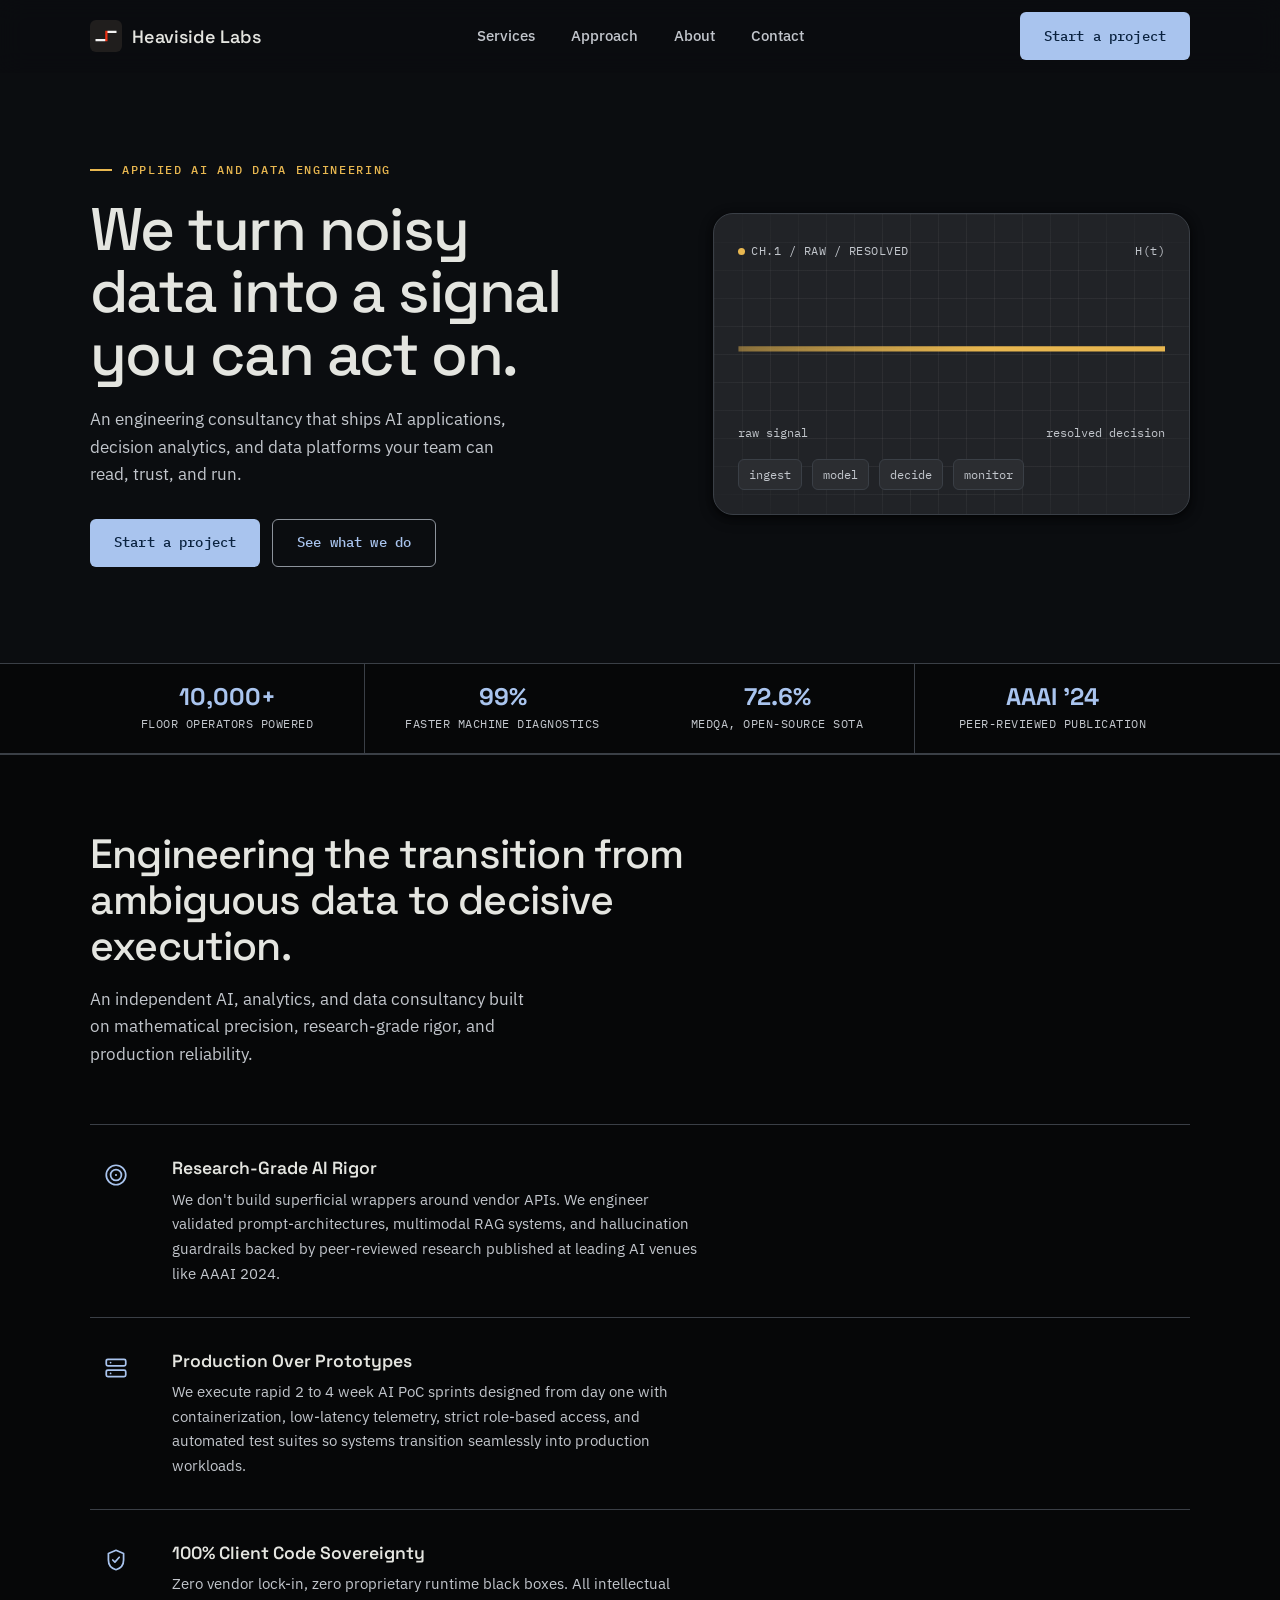
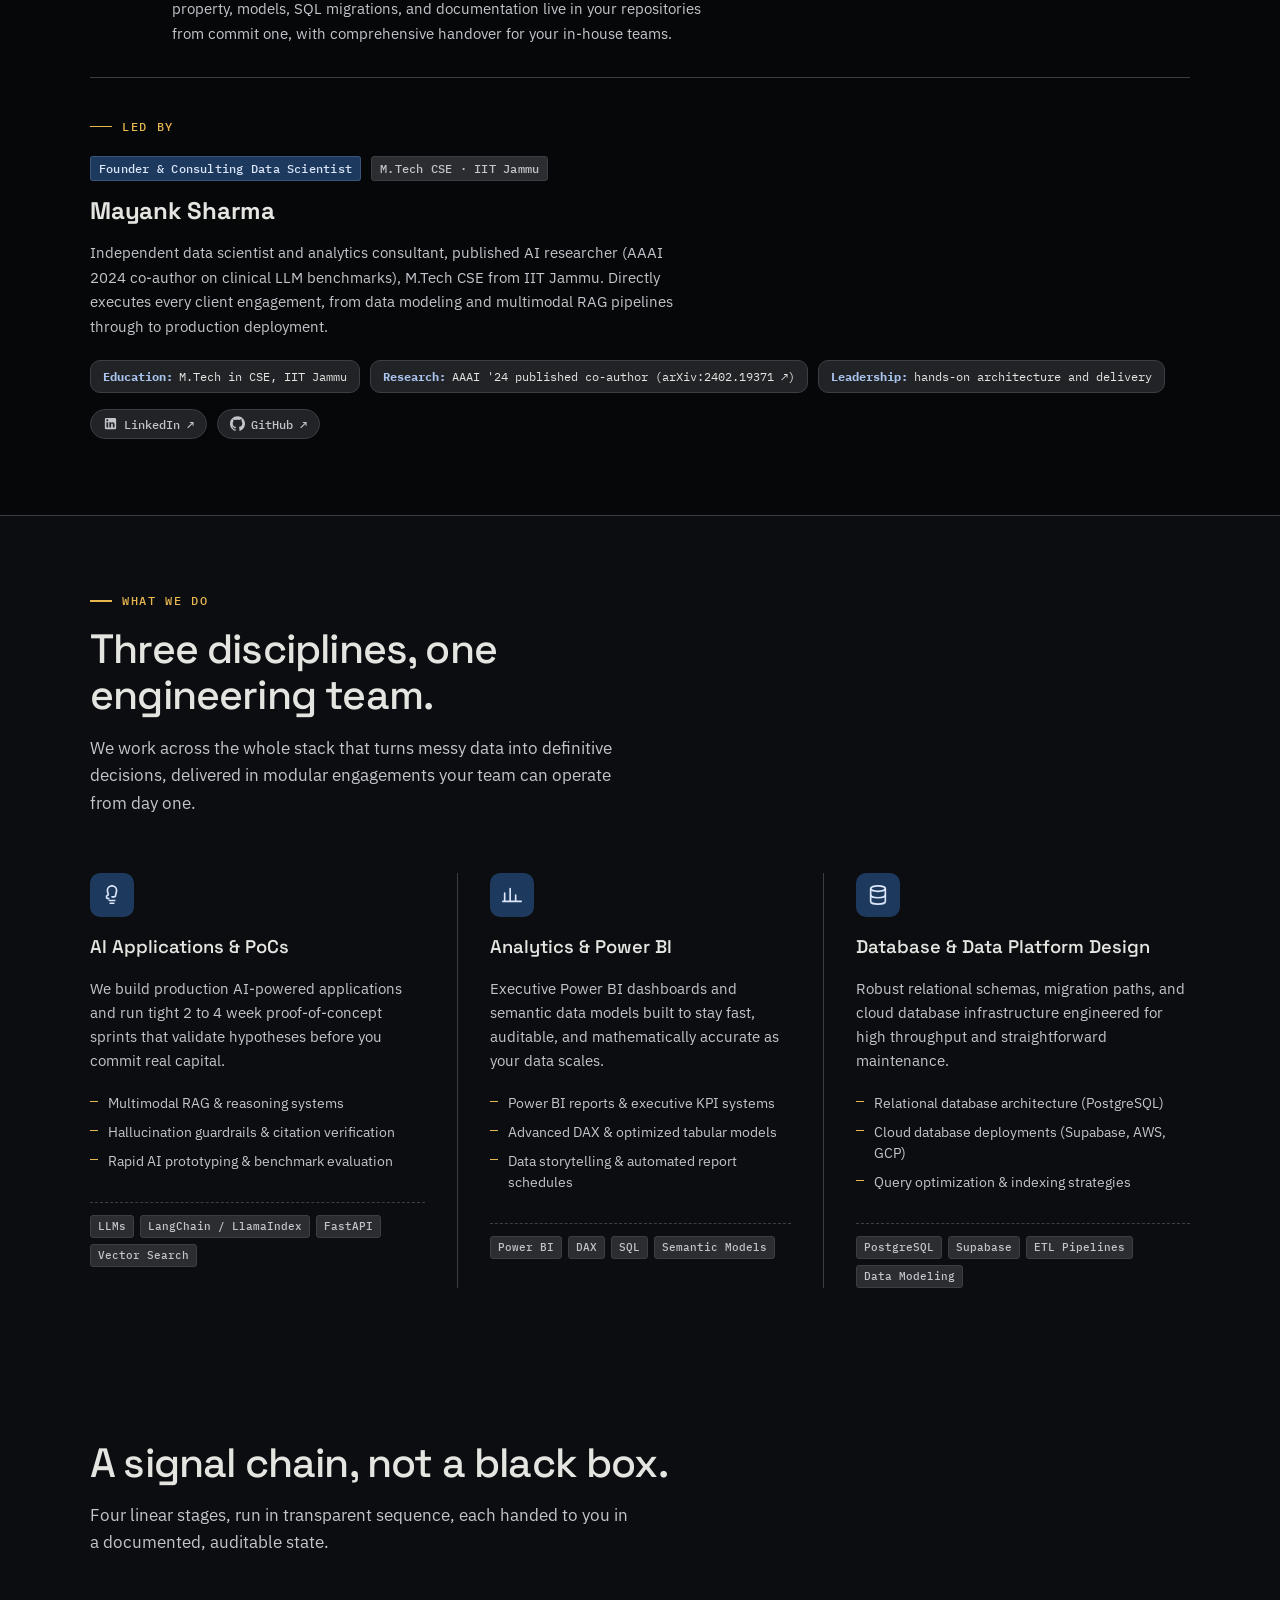
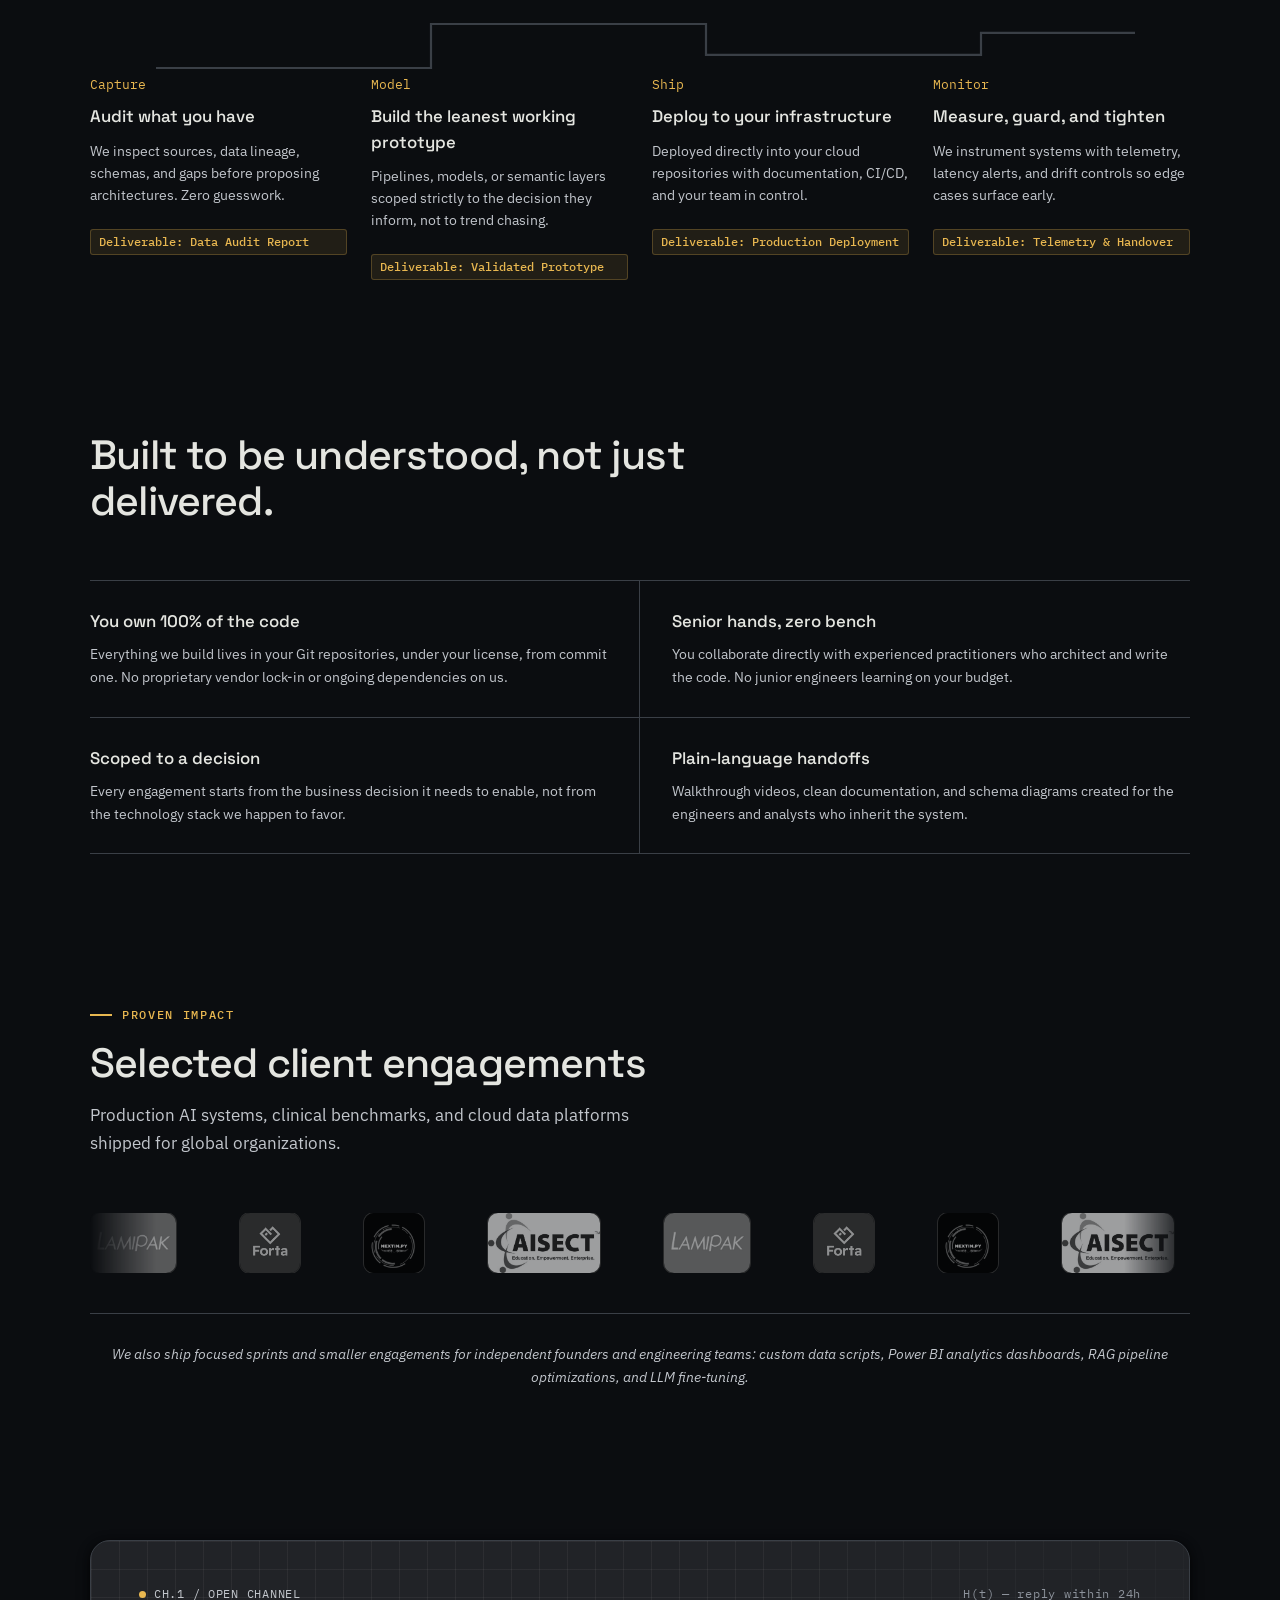
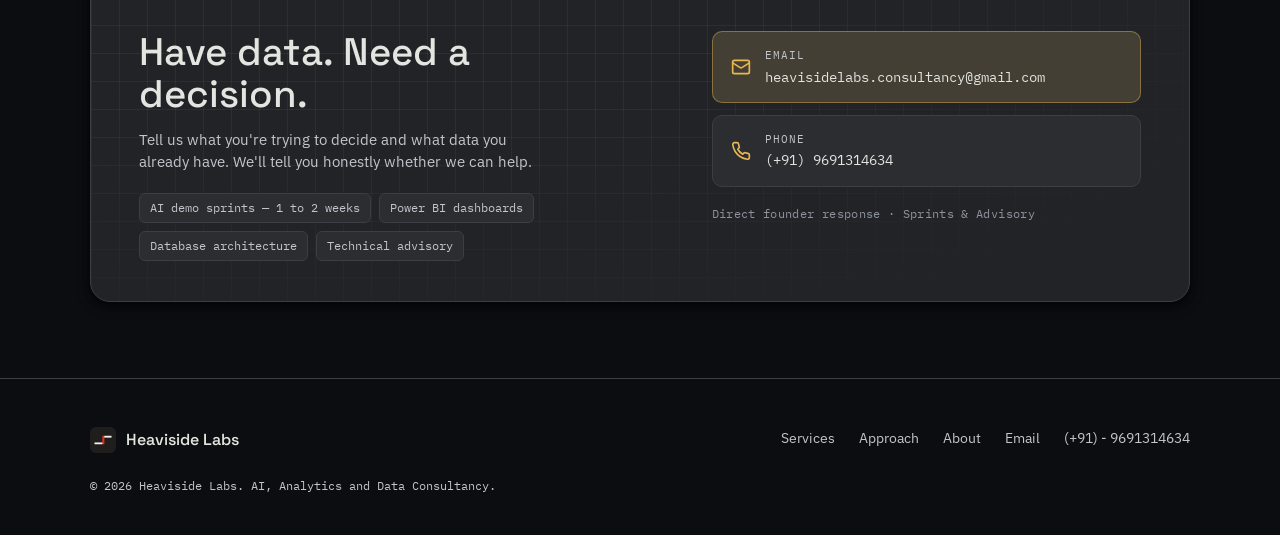
==== commit 30aa23ec: "removed client case-studies in detail" ====
--- a/index.html
+++ b/index.html
@@ -61,7 +61,6 @@
         <nav class="nav-links" aria-label="Primary">
           <a class="nav-link" href="#services">Services</a>
           <a class="nav-link" href="#approach">Approach</a>
-          <a class="nav-link" href="case-studies.html">Case Studies</a>
           <a class="nav-link" href="#about">About</a>
           <a class="nav-link" href="#contact">Contact</a>
         </nav>
@@ -95,9 +94,6 @@
           <div class="mobile-menu-inner">
             <a class="mobile-menu-link" href="#services">Services</a>
             <a class="mobile-menu-link" href="#approach">Approach</a>
-            <a class="mobile-menu-link" href="case-studies.html"
-              >Case Studies</a
-            >
             <a class="mobile-menu-link" href="#about">About</a>
             <a class="mobile-menu-link" href="#contact">Contact</a>
             <a class="btn btn-filled" href="#contact"
@@ -125,8 +121,8 @@
               <a class="btn btn-filled" href="#contact"
                 ><span class="state-layer"></span>Start a project</a
               >
-              <a class="btn btn-outlined" href="case-studies.html"
-                ><span class="state-layer"></span>View case studies</a
+              <a class="btn btn-outlined" href="#services"
+                ><span class="state-layer"></span>See what we do</a
               >
             </div>
           </div>
@@ -140,19 +136,14 @@
               >
               <span class="scope-label">H(t)</span>
             </div>
-            <svg
-              class="scope-svg"
-              viewBox="0 0 420 160"
-              preserveAspectRatio="none"
+            <div
+              class="scope-wave"
               role="img"
-              aria-label="A noisy, irregular signal on the left resolves into a clean step function on the right."
+              aria-label="A live signal, noisy and irregular on the left, resolving into a clean, flat step on the right."
             >
-              <polyline
-                class="scope-noise"
-                points="0,96 12,80 24,108 36,72 48,116 60,84 72,120 84,68 96,104 108,88 120,60 132,110 144,76"
-              />
-              <path class="scope-step" d="M144,76 L188,76 L188,32 L420,32" />
-            </svg>
+              <span class="scope-wave-trace" aria-hidden="true"></span>
+              <span class="scope-wave-base" aria-hidden="true"></span>
+            </div>
             <div class="scope-caption">
               <span>raw signal</span>
               <span>resolved decision</span>
@@ -653,250 +644,174 @@
             aria-label="Client companies"
           >
             <div class="logo-marquee-track">
-              <a class="logo-marquee-logo" href="case-studies.html#lamipak">
+              <div class="logo-marquee-logo">
                 <img src="assets/clients/lamipak-logo.png" alt="Lamipak logo" />
-              </a>
-              <a
-                class="logo-marquee-logo"
-                href="case-studies.html#forta-health"
-              >
-                <img
-                  src="assets/clients/forta-health-logo.png"
-                  alt="Forta Health logo"
-                />
-              </a>
-              <a class="logo-marquee-logo" href="case-studies.html#nextinpy">
-                <img
-                  src="assets/clients/nextinpy-logo.png"
-                  alt="Nextin.py logo"
-                />
-              </a>
-              <a class="logo-marquee-logo" href="case-studies.html#aisect">
+              </div>
+              <div class="logo-marquee-logo">
+                <img src="assets/clients/forta-health-logo.png" alt="Forta Health logo" />
+              </div>
+              <div class="logo-marquee-logo">
+                <img src="assets/clients/nextinpy-logo.png" alt="Nextin.py logo" />
+              </div>
+              <div class="logo-marquee-logo">
                 <img src="assets/clients/aisect-logo.png" alt="AISECT logo" />
-              </a>
-              <a class="logo-marquee-logo" href="case-studies.html#lamipak">
+              </div>
+              <div class="logo-marquee-logo">
                 <img src="assets/clients/lamipak-logo.png" alt="Lamipak logo" />
-              </a>
-              <a
-                class="logo-marquee-logo"
-                href="case-studies.html#forta-health"
-              >
-                <img
-                  src="assets/clients/forta-health-logo.png"
-                  alt="Forta Health logo"
-                />
-              </a>
-              <a class="logo-marquee-logo" href="case-studies.html#nextinpy">
-                <img
-                  src="assets/clients/nextinpy-logo.png"
-                  alt="Nextin.py logo"
-                />
-              </a>
-              <a class="logo-marquee-logo" href="case-studies.html#aisect">
+              </div>
+              <div class="logo-marquee-logo">
+                <img src="assets/clients/forta-health-logo.png" alt="Forta Health logo" />
+              </div>
+              <div class="logo-marquee-logo">
+                <img src="assets/clients/nextinpy-logo.png" alt="Nextin.py logo" />
+              </div>
+              <div class="logo-marquee-logo">
                 <img src="assets/clients/aisect-logo.png" alt="AISECT logo" />
-              </a>
-              <a class="logo-marquee-logo" href="case-studies.html#lamipak">
+              </div>
+              <div class="logo-marquee-logo">
                 <img src="assets/clients/lamipak-logo.png" alt="Lamipak logo" />
-              </a>
-              <a
-                class="logo-marquee-logo"
-                href="case-studies.html#forta-health"
-              >
-                <img
-                  src="assets/clients/forta-health-logo.png"
-                  alt="Forta Health logo"
-                />
-              </a>
-              <a class="logo-marquee-logo" href="case-studies.html#nextinpy">
-                <img
-                  src="assets/clients/nextinpy-logo.png"
-                  alt="Nextin.py logo"
-                />
-              </a>
-              <a class="logo-marquee-logo" href="case-studies.html#aisect">
+              </div>
+              <div class="logo-marquee-logo">
+                <img src="assets/clients/forta-health-logo.png" alt="Forta Health logo" />
+              </div>
+              <div class="logo-marquee-logo">
+                <img src="assets/clients/nextinpy-logo.png" alt="Nextin.py logo" />
+              </div>
+              <div class="logo-marquee-logo">
                 <img src="assets/clients/aisect-logo.png" alt="AISECT logo" />
-              </a>
-              <a
-                class="logo-marquee-logo"
-                href="case-studies.html#lamipak"
-                aria-hidden="true"
-                tabindex="-1"
-              >
+              </div>
+              <div class="logo-marquee-logo" aria-hidden="true">
                 <img src="assets/clients/lamipak-logo.png" alt="" />
-              </a>
-              <a
-                class="logo-marquee-logo"
-                href="case-studies.html#forta-health"
-                aria-hidden="true"
-                tabindex="-1"
-              >
+              </div>
+              <div class="logo-marquee-logo" aria-hidden="true">
                 <img src="assets/clients/forta-health-logo.png" alt="" />
-              </a>
-              <a
-                class="logo-marquee-logo"
-                href="case-studies.html#nextinpy"
-                aria-hidden="true"
-                tabindex="-1"
-              >
+              </div>
+              <div class="logo-marquee-logo" aria-hidden="true">
                 <img src="assets/clients/nextinpy-logo.png" alt="" />
-              </a>
-              <a
-                class="logo-marquee-logo"
-                href="case-studies.html#aisect"
-                aria-hidden="true"
-                tabindex="-1"
-              >
+              </div>
+              <div class="logo-marquee-logo" aria-hidden="true">
                 <img src="assets/clients/aisect-logo.png" alt="" />
-              </a>
-              <a
-                class="logo-marquee-logo"
-                href="case-studies.html#lamipak"
-                aria-hidden="true"
-                tabindex="-1"
-              >
+              </div>
+              <div class="logo-marquee-logo" aria-hidden="true">
                 <img src="assets/clients/lamipak-logo.png" alt="" />
-              </a>
-              <a
-                class="logo-marquee-logo"
-                href="case-studies.html#forta-health"
-                aria-hidden="true"
-                tabindex="-1"
-              >
+              </div>
+              <div class="logo-marquee-logo" aria-hidden="true">
                 <img src="assets/clients/forta-health-logo.png" alt="" />
-              </a>
-              <a
-                class="logo-marquee-logo"
-                href="case-studies.html#nextinpy"
-                aria-hidden="true"
-                tabindex="-1"
-              >
+              </div>
+              <div class="logo-marquee-logo" aria-hidden="true">
                 <img src="assets/clients/nextinpy-logo.png" alt="" />
-              </a>
-              <a
-                class="logo-marquee-logo"
-                href="case-studies.html#aisect"
-                aria-hidden="true"
-                tabindex="-1"
-              >
+              </div>
+              <div class="logo-marquee-logo" aria-hidden="true">
                 <img src="assets/clients/aisect-logo.png" alt="" />
-              </a>
-              <a
-                class="logo-marquee-logo"
-                href="case-studies.html#lamipak"
-                aria-hidden="true"
-                tabindex="-1"
-              >
+              </div>
+              <div class="logo-marquee-logo" aria-hidden="true">
                 <img src="assets/clients/lamipak-logo.png" alt="" />
-              </a>
-              <a
-                class="logo-marquee-logo"
-                href="case-studies.html#forta-health"
-                aria-hidden="true"
-                tabindex="-1"
-              >
+              </div>
+              <div class="logo-marquee-logo" aria-hidden="true">
                 <img src="assets/clients/forta-health-logo.png" alt="" />
-              </a>
-              <a
-                class="logo-marquee-logo"
-                href="case-studies.html#nextinpy"
-                aria-hidden="true"
-                tabindex="-1"
-              >
+              </div>
+              <div class="logo-marquee-logo" aria-hidden="true">
                 <img src="assets/clients/nextinpy-logo.png" alt="" />
-              </a>
-              <a
-                class="logo-marquee-logo"
-                href="case-studies.html#aisect"
-                aria-hidden="true"
-                tabindex="-1"
-              >
+              </div>
+              <div class="logo-marquee-logo" aria-hidden="true">
                 <img src="assets/clients/aisect-logo.png" alt="" />
-              </a>
-            </div>
-          </div>
-
-          <!-- Bottom Case Studies Banner -->
-          <div class="clients-cta-banner reveal">
-            <div>
-              <h3>Detailed architectures and engineering walkthroughs</h3>
-              <p>
-                Full problem statements, system workflows, and deliverable
-                breakdowns for every engagement.
-              </p>
-            </div>
-            <a class="btn btn-filled" href="case-studies.html">
-              <span class="state-layer"></span>View case studies
-            </a>
+              </div>
+            </div>
+          </div>
+
+          <div class="clients-note-box reveal">
+            <p class="clients-note">
+              We also ship focused sprints and smaller engagements for
+              independent founders and engineering teams: custom data scripts,
+              Power BI analytics dashboards, RAG pipeline optimizations, and LLM
+              fine-tuning.
+            </p>
           </div>
         </div>
       </section>
 
-      <!-- ============ CTA / CONTACT ============ -->
+      <!-- ============ CONTACT ============ -->
       <section class="section" id="contact">
         <div class="wrap">
-          <div class="cta reveal">
-            <div>
-              <h2>Have data. Need a decision.</h2>
-              <p class="cta-sub">
-                Tell us what you're trying to decide and what data you already
-                have. We'll tell you honestly whether we can help.
-              </p>
-              <div class="contact-scope-chips">
-                <span class="contact-chip">AI demo sprints (1 to 2 weeks)</span>
-                <span class="contact-chip">Power BI dashboards</span>
-                <span class="contact-chip">Database architecture</span>
-                <span class="contact-chip">Technical advisory</span>
-              </div>
-            </div>
-            <div class="cta-action-wrap">
-              <div class="cta-buttons-group">
+          <div class="contact-panel reveal">
+            <div class="contact-grid-bg" aria-hidden="true"></div>
+
+            <div class="contact-head">
+              <span class="contact-eyebrow">
+                <span class="contact-signal" aria-hidden="true"></span>CH.1 /
+                OPEN CHANNEL
+              </span>
+              <span class="contact-eyebrow contact-eyebrow-muted"
+                >H(t) — reply within 24h</span
+              >
+            </div>
+
+            <div class="contact-body">
+              <div class="contact-lead">
+                <h2>Have data. Need a decision.</h2>
+                <p class="contact-sub">
+                  Tell us what you're trying to decide and what data you already
+                  have. We'll tell you honestly whether we can help.
+                </p>
+                <ul class="contact-scope-list">
+                  <li>AI demo sprints — 1 to 2 weeks</li>
+                  <li>Power BI dashboards</li>
+                  <li>Database architecture</li>
+                  <li>Technical advisory</li>
+                </ul>
+              </div>
+
+              <div class="contact-channels">
                 <a
-                  class="btn btn-filled"
+                  class="contact-channel contact-channel-primary"
                   href="mailto:heavisidelabs.consultancy@gmail.com"
                 >
-                  <span class="state-layer"></span>
                   <svg
                     viewBox="0 0 24 24"
-                    width="18"
-                    height="18"
+                    width="20"
+                    height="20"
                     fill="none"
                     stroke="currentColor"
                     stroke-width="2"
                     stroke-linecap="round"
                     stroke-linejoin="round"
-                    style="margin-right: 6px"
                   >
                     <rect width="20" height="16" x="2" y="4" rx="2" />
                     <path d="m22 7-8.97 5.7a1.94 1.94 0 0 1-2.06 0L2 7" />
                   </svg>
-                  <span>heavisidelabs.consultancy@gmail.com</span>
+                  <span class="contact-channel-text">
+                    <span class="contact-channel-label">Email</span>
+                    <span class="contact-channel-value"
+                      >heavisidelabs.consultancy@gmail.com</span
+                    >
+                  </span>
                 </a>
-                <a
-                  class="btn btn-outlined cta-phone-btn"
-                  href="tel:+919691314634"
-                >
-                  <span class="state-layer"></span>
+                <a class="contact-channel" href="tel:+919691314634">
                   <svg
                     viewBox="0 0 24 24"
-                    width="18"
-                    height="18"
+                    width="20"
+                    height="20"
                     fill="none"
                     stroke="currentColor"
                     stroke-width="2"
                     stroke-linecap="round"
                     stroke-linejoin="round"
-                    style="margin-right: 6px"
                   >
                     <path
                       d="M22 16.92v3a2 2 0 0 1-2.18 2 19.79 19.79 0 0 1-8.63-3.07 19.5 19.5 0 0 1-6-6 19.79 19.79 0 0 1-3.07-8.67A2 2 0 0 1 4.11 2h3a2 2 0 0 1 2 1.72 12.84 12.84 0 0 0 .7 2.81 2 2 0 0 1-.45 2.11L8.09 9.91a16 16 0 0 0 6 6l1.27-1.27a2 2 0 0 1 2.11-.45 12.84 12.84 0 0 0 2.81.7A2 2 0 0 1 22 16.92z"
                     />
                   </svg>
-                  <span>(+91) - 9691314634</span>
+                  <span class="contact-channel-text">
+                    <span class="contact-channel-label">Phone</span>
+                    <span class="contact-channel-value"
+                      >(+91) 9691314634</span
+                    >
+                  </span>
                 </a>
-              </div>
-              <span class="cta-assurance"
-                >Direct Founder Response · Sprints &amp; Advisory</span
-              >
+                <span class="contact-assurance"
+                  >Direct founder response · Sprints &amp; Advisory</span
+                >
+              </div>
             </div>
           </div>
         </div>
@@ -919,7 +834,6 @@
           <nav class="footer-links" aria-label="Footer">
             <a href="#services">Services</a>
             <a href="#approach">Approach</a>
-            <a href="case-studies.html">Case Studies</a>
             <a href="#about">About</a>
             <a href="mailto:heavisidelabs.consultancy@gmail.com">Email</a>
             <a href="tel:+919691314634">(+91) - 9691314634</a>
--- a/style.css
+++ b/style.css
@@ -461,30 +461,67 @@
   letter-spacing: 0.04em;
 }
 .scope-dot { width: 7px; height: 7px; border-radius: 50%; background: var(--md-tertiary); display: inline-block; margin-right: 6px; }
-.scope-svg { position: relative; width: 100%; height: auto; }
-.scope-noise {
-  fill: none;
-  stroke: var(--md-outline);
-  stroke-width: 1.5;
-  opacity: 0.55;
-  stroke-dasharray: 520;
-  stroke-dashoffset: 520;
-  animation: draw 1s linear 0.15s forwards;
-}
-.scope-step {
-  fill: none;
-  stroke: var(--md-tertiary);
-  stroke-width: 3;
-  stroke-linejoin: round;
-  stroke-linecap: round;
-  stroke-dasharray: 420;
-  stroke-dashoffset: 420;
-  animation: draw 1.5s var(--motion-emphasized) 1.05s forwards;
-}
-@media (prefers-reduced-motion: reduce) {
-  .scope-noise, .scope-step { animation: none; stroke-dashoffset: 0; }
-}
-@keyframes draw { to { stroke-dashoffset: 0; } }
+/* Pure-CSS trace — raw signal on the left resolving into a flat step on the right */
+.scope-wave {
+  position: relative;
+  width: 100%;
+  height: 132px;
+  overflow: hidden;
+  border-radius: var(--shape-sm);
+}
+.scope-wave-trace {
+  position: absolute;
+  inset: 0;
+  background: linear-gradient(
+    90deg,
+    color-mix(in srgb, var(--md-tertiary) 42%, transparent),
+    var(--md-tertiary) 58%,
+    var(--md-tertiary)
+  );
+  filter: drop-shadow(0 0 5px color-mix(in srgb, var(--md-tertiary) 40%, transparent));
+  clip-path: polygon(0% 52%, 12% 52%, 25% 52%, 38% 52%, 50% 52%, 62% 52%, 75% 52%, 88% 52%, 100% 52%, 100% 56%, 88% 56%, 75% 56%, 62% 56%, 50% 56%, 38% 56%, 25% 56%, 12% 56%, 0% 56%);
+}
+.scope-wave-base {
+  position: absolute;
+  left: 0;
+  right: 0;
+  top: 54%;
+  height: 1px;
+  background: linear-gradient(90deg, transparent, color-mix(in srgb, var(--md-tertiary) 38%, transparent));
+}
+.scope-wave::after {
+  content: "";
+  position: absolute;
+  top: 0;
+  bottom: 0;
+  left: 0;
+  width: 1px;
+  pointer-events: none;
+  opacity: 0;
+  background: color-mix(in srgb, var(--md-tertiary) 35%, transparent);
+}
+@media (prefers-reduced-motion: no-preference) {
+  .scope-grid { animation: scope-drift 16s linear infinite; }
+  .scope-wave-trace { animation: scope-morph 7s ease-in-out infinite, scope-glow 2.4s ease-in-out infinite alternate; }
+  .scope-wave::after { animation: scope-scan 7s linear infinite; }
+}
+@keyframes scope-drift {
+  to { background-position: -28px 0, -28px 0; }
+}
+@keyframes scope-morph {
+  0%, 100% { clip-path: polygon(0% 28%, 12% 70%, 25% 20%, 38% 62%, 50% 44%, 62% 52%, 75% 52%, 88% 52%, 100% 52%, 100% 56%, 88% 56%, 75% 56%, 62% 56%, 50% 48%, 38% 66%, 25% 24%, 12% 74%, 0% 32%); }
+  50% { clip-path: polygon(0% 66%, 12% 26%, 25% 60%, 38% 30%, 50% 56%, 62% 52%, 75% 52%, 88% 52%, 100% 52%, 100% 56%, 88% 56%, 75% 56%, 62% 56%, 50% 60%, 38% 34%, 25% 64%, 12% 30%, 0% 70%); }
+}
+@keyframes scope-glow {
+  from { filter: drop-shadow(0 0 4px color-mix(in srgb, var(--md-tertiary) 28%, transparent)); }
+  to { filter: drop-shadow(0 0 11px color-mix(in srgb, var(--md-tertiary) 58%, transparent)); }
+}
+@keyframes scope-scan {
+  0% { left: 0; opacity: 0; }
+  8% { opacity: 0.6; }
+  88% { opacity: 0.6; }
+  100% { left: 100%; opacity: 0; }
+}
 .scope-caption {
   position: relative;
   display: flex;
@@ -1318,107 +1355,163 @@
   color: var(--md-on-surface-variant);
 }
 
-.contact-scope-chips {
+/* ==========================================================================
+   Contact — instrument panel
+   ========================================================================== */
+
+.contact-panel {
+  position: relative;
+  background: var(--md-surface-container-high);
+  border: 1px solid var(--md-outline-variant);
+  border-radius: var(--shape-xl);
+  padding: 32px 24px 28px;
+  box-shadow: var(--elev-2);
+  overflow: hidden;
+}
+@media (min-width: 900px) {
+  .contact-panel { padding: 44px 48px 40px; }
+}
+
+.contact-grid-bg {
+  position: absolute;
+  inset: 0;
+  pointer-events: none;
+  background-image:
+    linear-gradient(color-mix(in srgb, var(--md-on-surface) 6%, transparent) 1px, transparent 1px),
+    linear-gradient(90deg, color-mix(in srgb, var(--md-on-surface) 6%, transparent) 1px, transparent 1px);
+  background-size: 28px 28px;
+  mask-image: radial-gradient(ellipse at 25% 0%, black 35%, transparent 88%);
+}
+
+.contact-head {
+  position: relative;
+  display: flex;
+  flex-wrap: wrap;
+  gap: 6px 16px;
+  justify-content: space-between;
+  margin-bottom: 28px;
+}
+.contact-eyebrow {
+  display: inline-flex;
+  align-items: center;
+  font-family: var(--font-mono);
+  font-size: 12px;
+  letter-spacing: 0.06em;
+  color: var(--md-on-surface-variant);
+}
+.contact-eyebrow-muted { color: var(--md-outline); }
+.contact-signal {
+  width: 7px;
+  height: 7px;
+  border-radius: 50%;
+  background: var(--md-tertiary);
+  margin-right: 8px;
+  flex-shrink: 0;
+}
+@media (prefers-reduced-motion: no-preference) {
+  .contact-signal { animation: contact-pulse 2.4s ease-out infinite; }
+}
+@keyframes contact-pulse {
+  0% { box-shadow: 0 0 0 0 color-mix(in srgb, var(--md-tertiary) 55%, transparent); }
+  70%, 100% { box-shadow: 0 0 0 9px transparent; }
+}
+
+.contact-body {
+  position: relative;
+  display: grid;
+  gap: 32px;
+}
+@media (min-width: 860px) {
+  .contact-body { grid-template-columns: 1.1fr 0.9fr; gap: 48px; align-items: start; }
+}
+
+.contact-lead h2 {
+  font-family: var(--font-display);
+  font-weight: 500;
+  font-size: clamp(1.7rem, 1.4rem + 1.4vw, 2.4rem);
+  line-height: 1.1;
+  color: var(--md-on-surface);
+  max-width: 18ch;
+}
+.contact-sub {
+  margin-top: 12px;
+  max-width: 44ch;
+  font-size: 0.95rem;
+  color: var(--md-on-surface-variant);
+}
+
+.contact-scope-list {
+  list-style: none;
+  margin: 20px 0 0;
+  padding: 0;
   display: flex;
   flex-wrap: wrap;
   gap: 8px;
-  margin-top: 20px;
-}
-.contact-chip {
+}
+.contact-scope-list li {
   font-family: var(--font-mono);
   font-size: 0.75rem;
-  font-weight: 500;
-  padding: 4px 10px;
-  border-radius: var(--shape-full);
-  background: color-mix(in srgb, var(--md-on-primary) 12%, transparent);
-  color: var(--md-on-primary);
-  border: 1px solid color-mix(in srgb, var(--md-on-primary) 20%, transparent);
-}
-
-.cta-action-wrap {
-  display: flex;
-  flex-direction: column;
-  align-items: flex-start;
+  padding: 5px 10px;
+  border-radius: var(--shape-sm);
+  background: var(--md-surface-container-highest);
+  color: var(--md-on-surface-variant);
+  border: 1px solid var(--md-outline-variant);
+}
+
+.contact-channels {
+  display: flex;
+  flex-direction: column;
   gap: 12px;
-  flex-shrink: 0;
-  z-index: 1;
-}
-@media (min-width: 760px) {
-  .cta-action-wrap {
-    align-items: flex-end;
-  }
-}
-
-.cta-buttons-group {
-  display: flex;
-  flex-direction: column;
-  gap: 10px;
-  width: 100%;
-}
-@media (min-width: 600px) {
-  .cta-buttons-group {
-    flex-direction: row;
-    flex-wrap: wrap;
-    align-items: center;
-  }
-}
-@media (min-width: 760px) {
-  .cta-buttons-group {
-    justify-content: flex-end;
-  }
-}
-
-.cta-phone-btn {
-  background: color-mix(in srgb, var(--md-on-primary) 14%, transparent) !important;
-  color: var(--md-on-primary) !important;
-  border: 1.5px solid color-mix(in srgb, var(--md-on-primary) 35%, transparent) !important;
-  backdrop-filter: blur(8px);
+}
+.contact-channel {
+  position: relative;
+  display: flex;
+  align-items: center;
+  gap: 14px;
+  padding: 15px 18px;
+  border-radius: var(--shape-md);
+  border: 1px solid var(--md-outline-variant);
+  background: var(--md-surface-container-highest);
+  color: var(--md-on-surface);
   text-decoration: none;
-}
-.cta-phone-btn:hover {
-  background: color-mix(in srgb, var(--md-on-primary) 24%, transparent) !important;
-  border-color: var(--md-on-primary) !important;
-}
-
-.cta-assurance {
-  font-family: var(--font-mono);
-  font-size: 0.75rem;
-  opacity: 0.85;
-  letter-spacing: 0.02em;
-}
-
-/* ==========================================================================
-   CTA
-   ========================================================================== */
-
-.cta {
-  background: var(--md-primary);
-  color: var(--md-on-primary);
-  border-radius: var(--shape-xl);
-  padding: 56px 40px;
-  display: flex;
-  flex-direction: column;
-  align-items: flex-start;
-  gap: 22px;
-  position: relative;
-  overflow: hidden;
-}
-.cta::after {
-  content: "";
-  position: absolute;
-  right: -60px;
-  top: -60px;
-  width: 260px;
-  height: 260px;
-  border-radius: 50%;
-  background: color-mix(in srgb, var(--md-on-primary) 10%, transparent);
-}
-@media (min-width: 760px) {
-  .cta { flex-direction: row; align-items: center; justify-content: space-between; padding: 64px 56px; }
-}
-.cta h2 { font-family: var(--font-display); font-weight: 500; font-size: clamp(1.6rem, 1.4rem + 1vw, 2.2rem); max-width: 20ch; }
-.cta-sub { opacity: 0.85; margin-top: 8px; max-width: 42ch; font-size: 0.95rem; }
-.cta .btn-filled { background: var(--md-on-primary); color: var(--md-primary); flex-shrink: 0; }
+  transition: border-color 0.2s var(--motion-standard), transform 0.2s var(--motion-standard);
+}
+.contact-channel svg { flex-shrink: 0; color: var(--md-tertiary); }
+.contact-channel:hover,
+.contact-channel:focus-visible {
+  border-color: var(--md-tertiary);
+  transform: translateY(-1px);
+}
+.contact-channel-primary {
+  background: color-mix(in srgb, var(--md-tertiary) 13%, var(--md-surface-container-highest));
+  border-color: color-mix(in srgb, var(--md-tertiary) 42%, transparent);
+}
+.contact-channel-text {
+  display: flex;
+  flex-direction: column;
+  gap: 2px;
+  min-width: 0;
+}
+.contact-channel-label {
+  font-family: var(--font-mono);
+  font-size: 0.68rem;
+  letter-spacing: 0.09em;
+  text-transform: uppercase;
+  color: var(--md-on-surface-variant);
+}
+.contact-channel-value {
+  font-family: var(--font-mono);
+  font-size: 0.9rem;
+  color: var(--md-on-surface);
+  overflow-wrap: anywhere;
+}
+.contact-assurance {
+  margin-top: 6px;
+  font-family: var(--font-mono);
+  font-size: 0.72rem;
+  letter-spacing: 0.03em;
+  color: var(--md-outline);
+}
 
 /* ==========================================================================
    Footer
